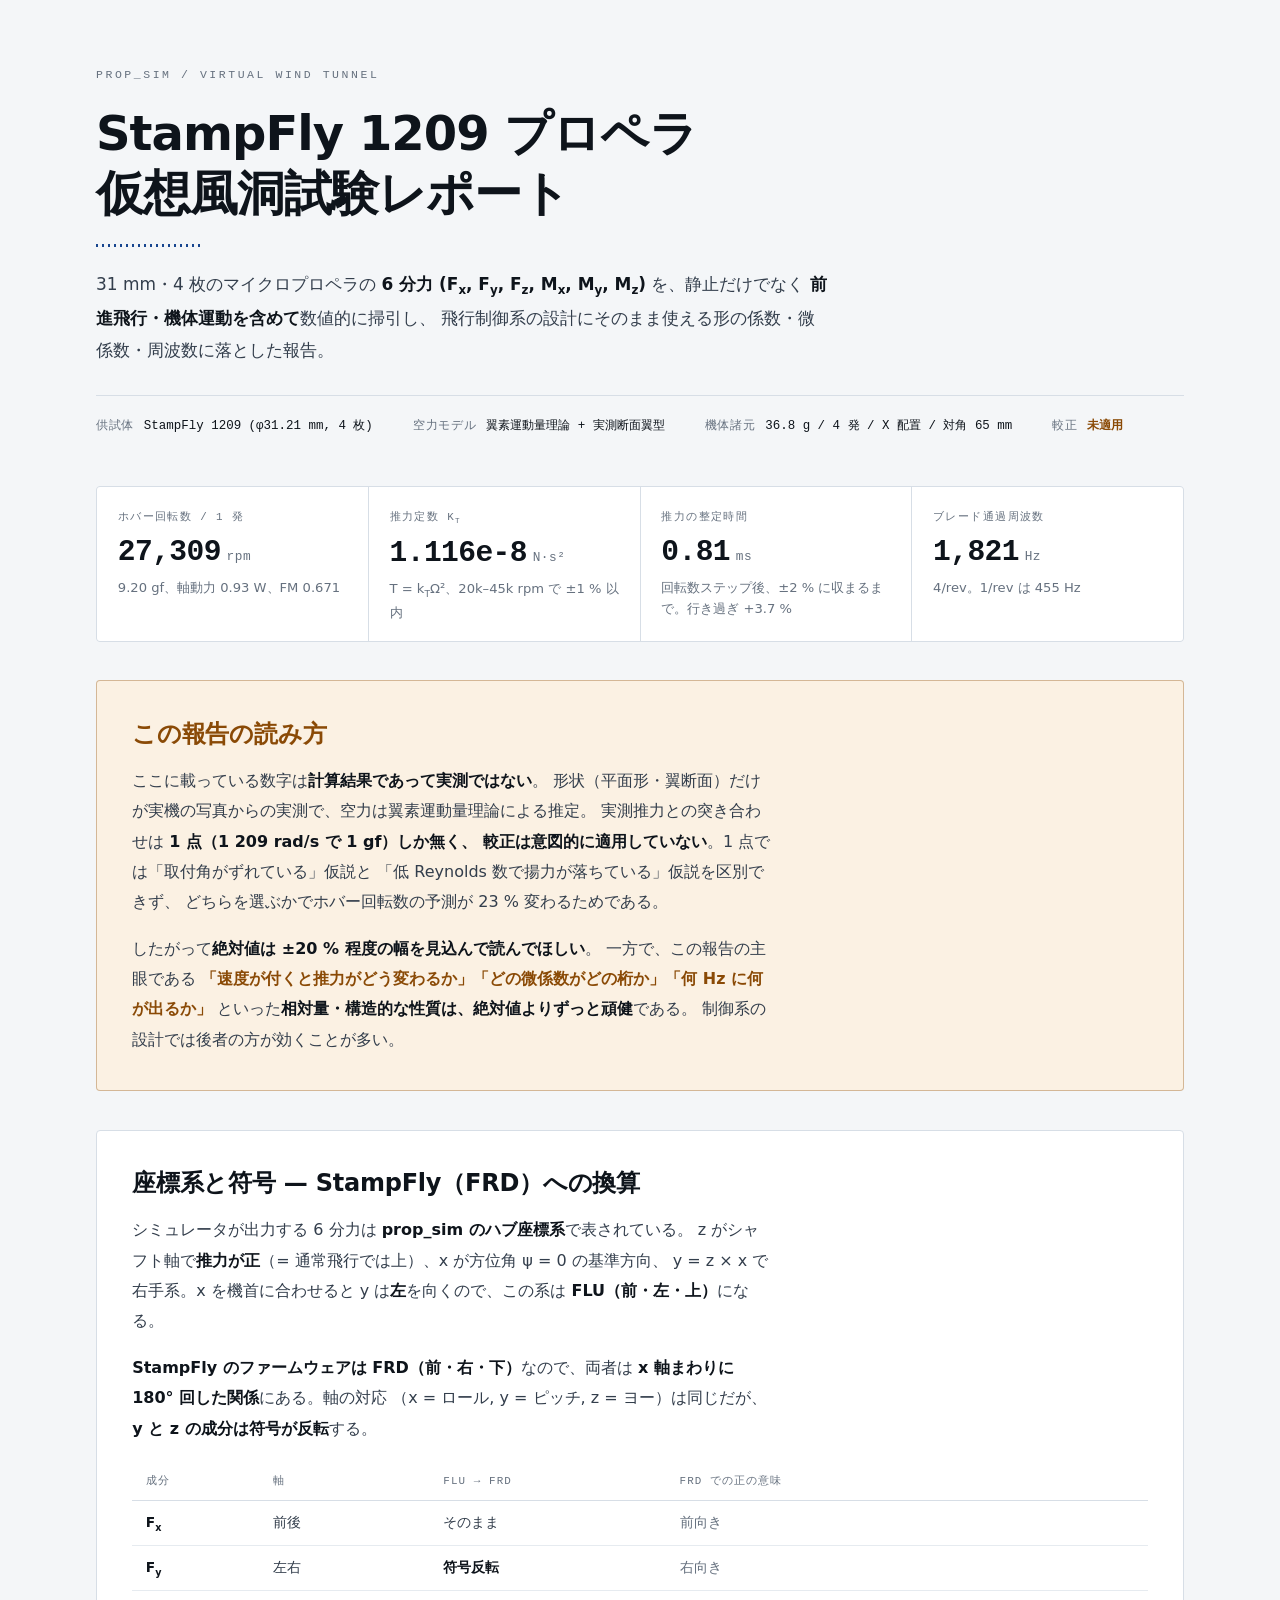
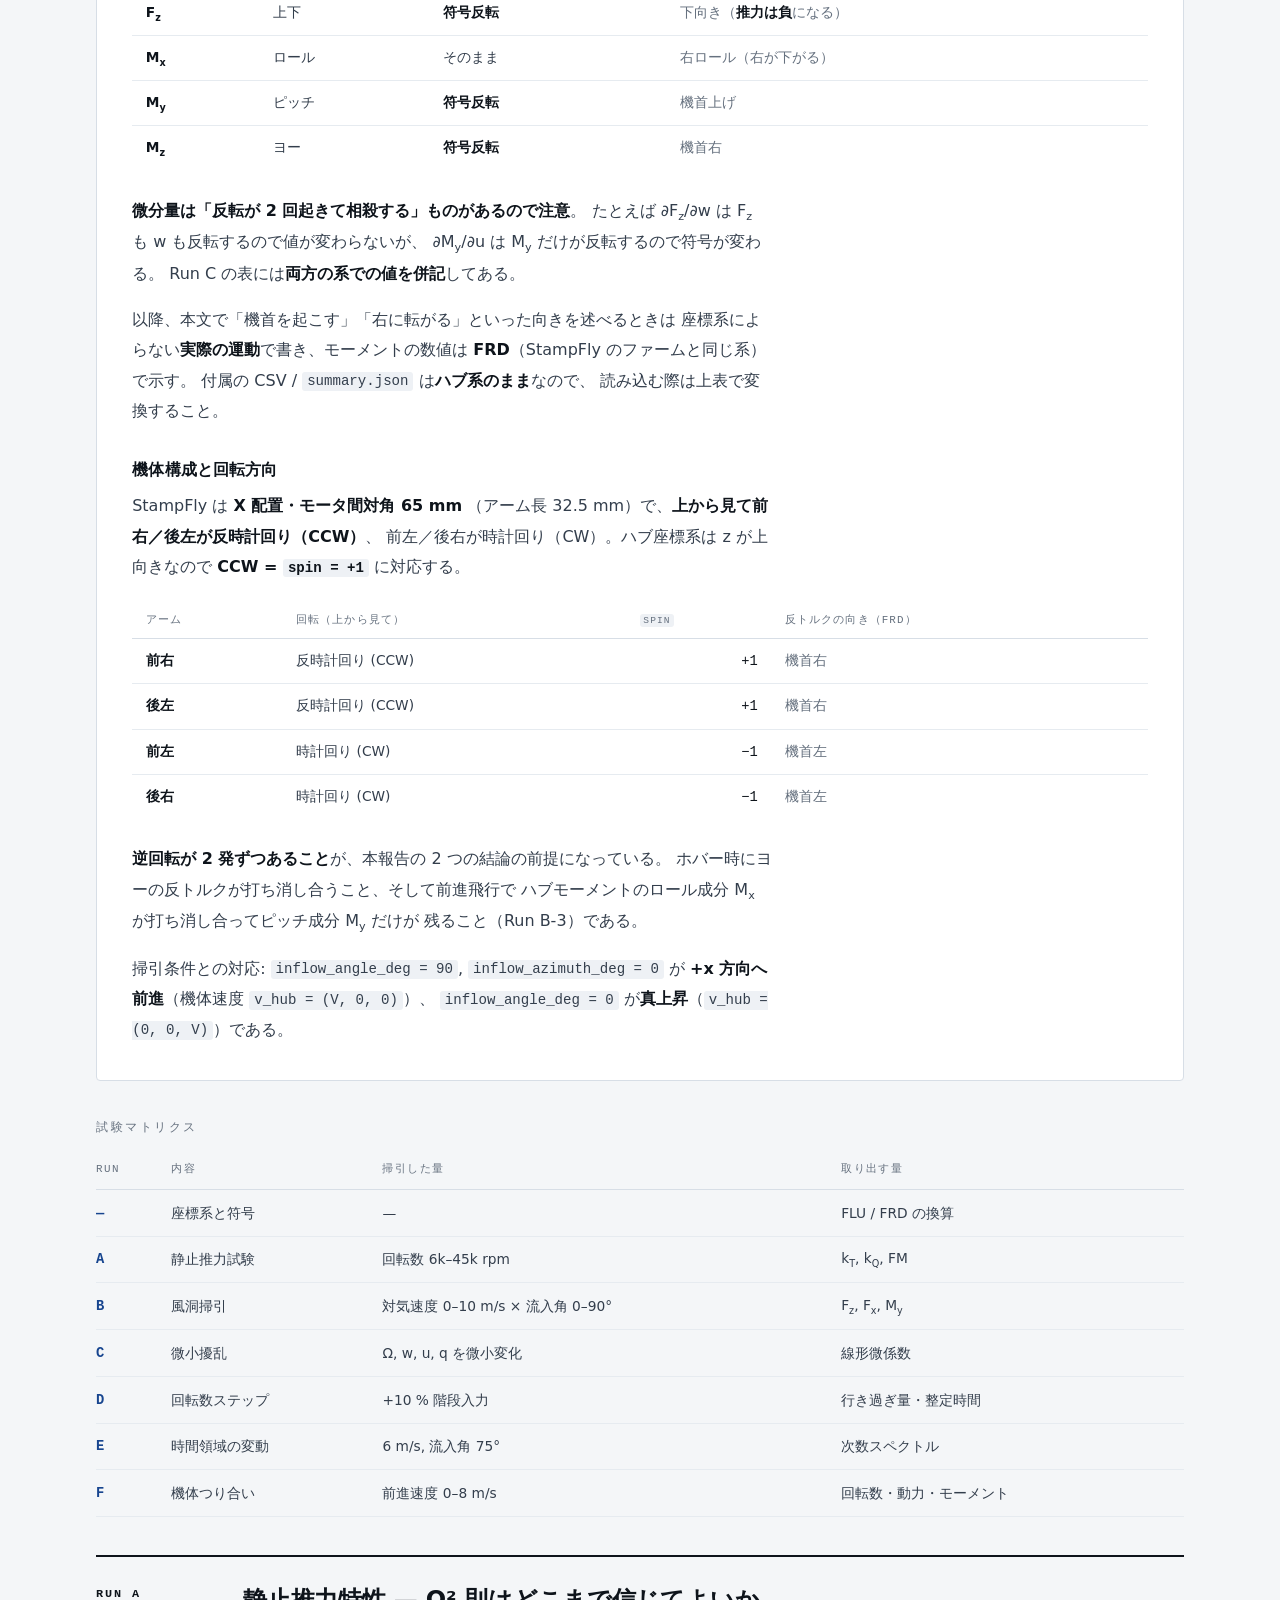
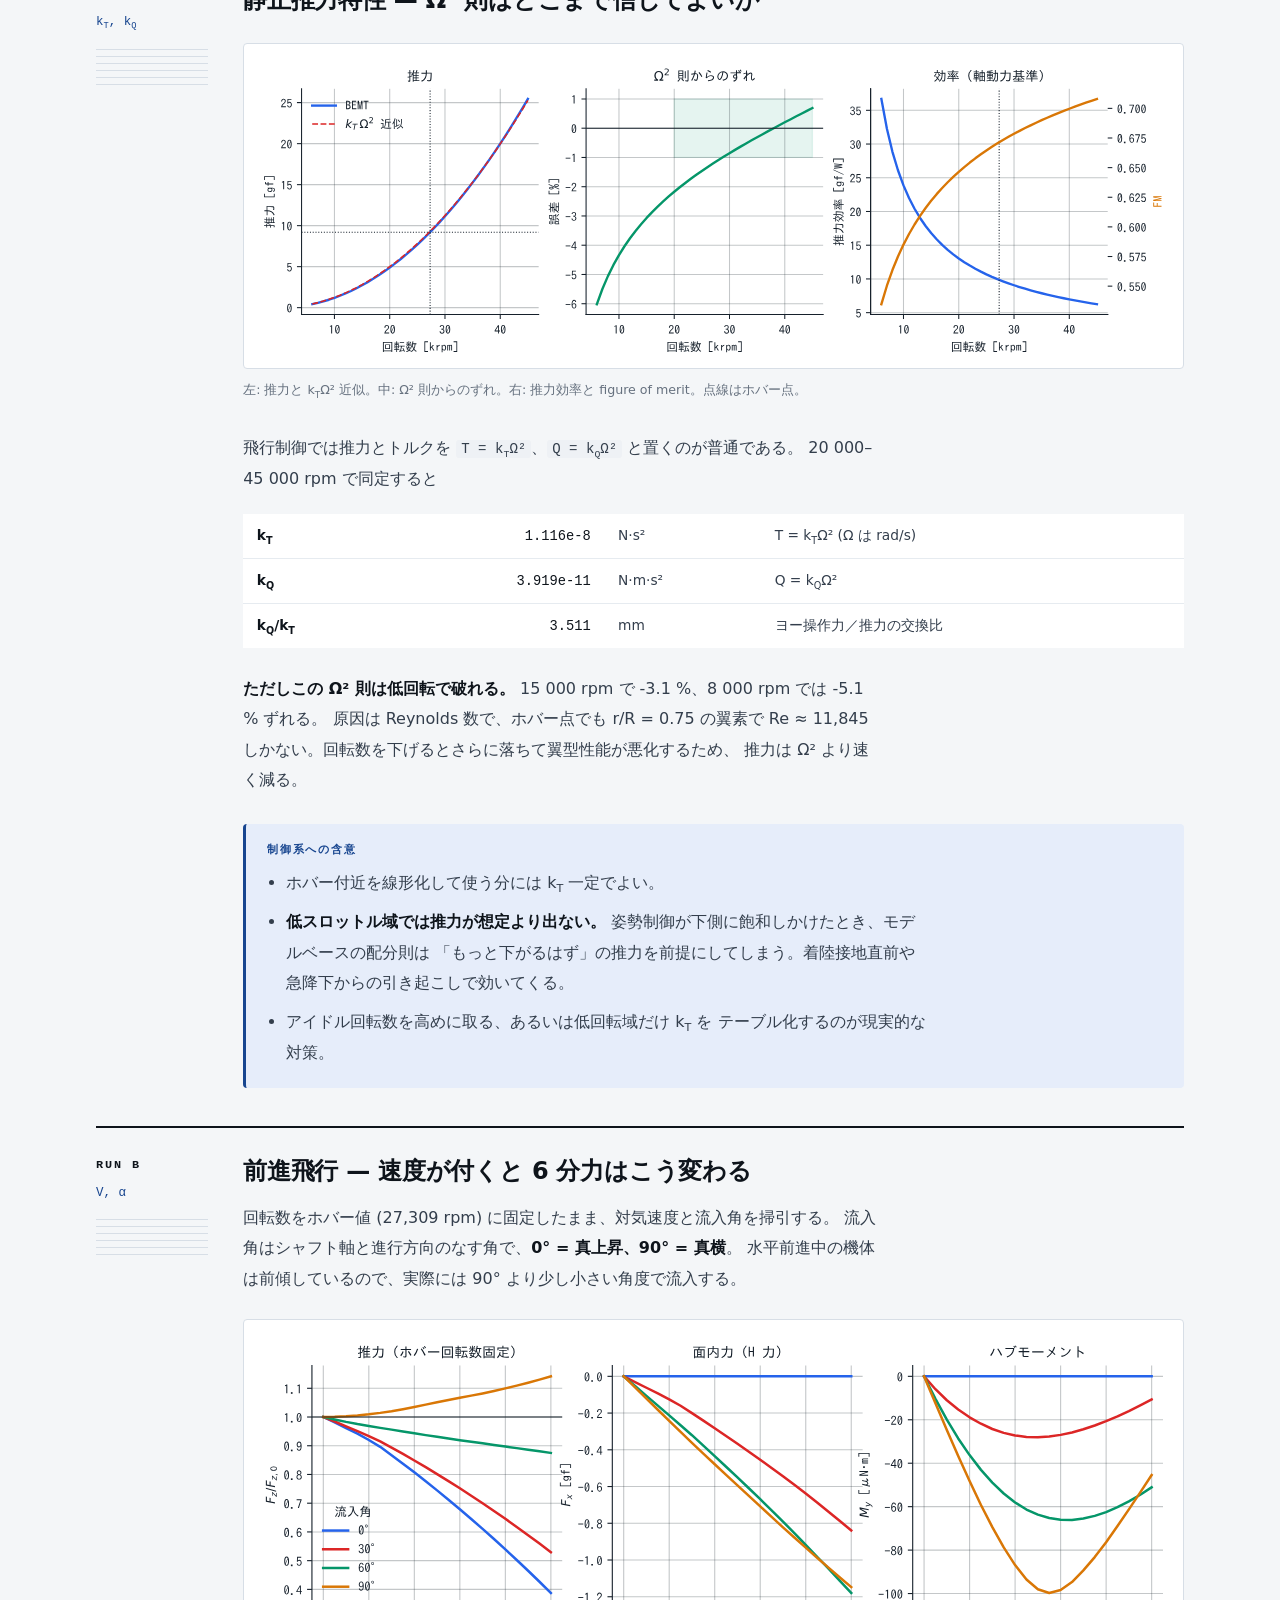
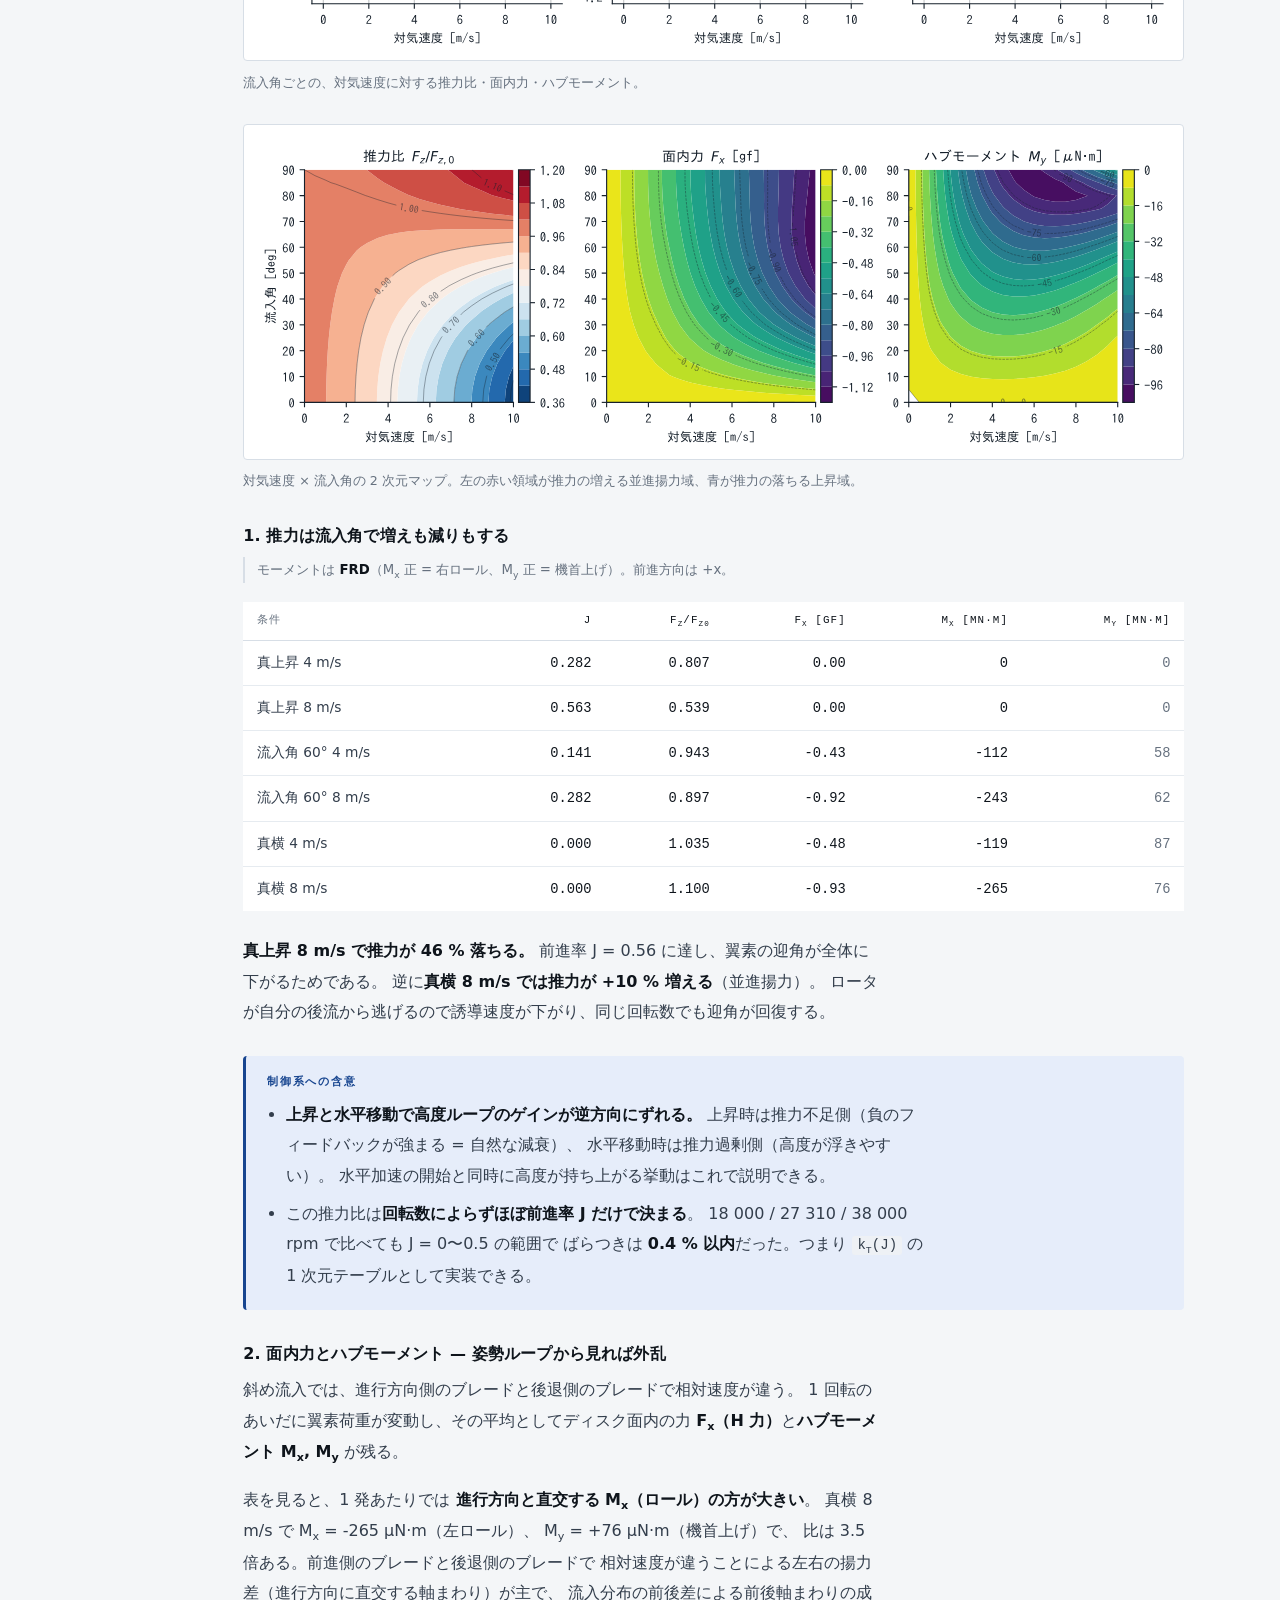
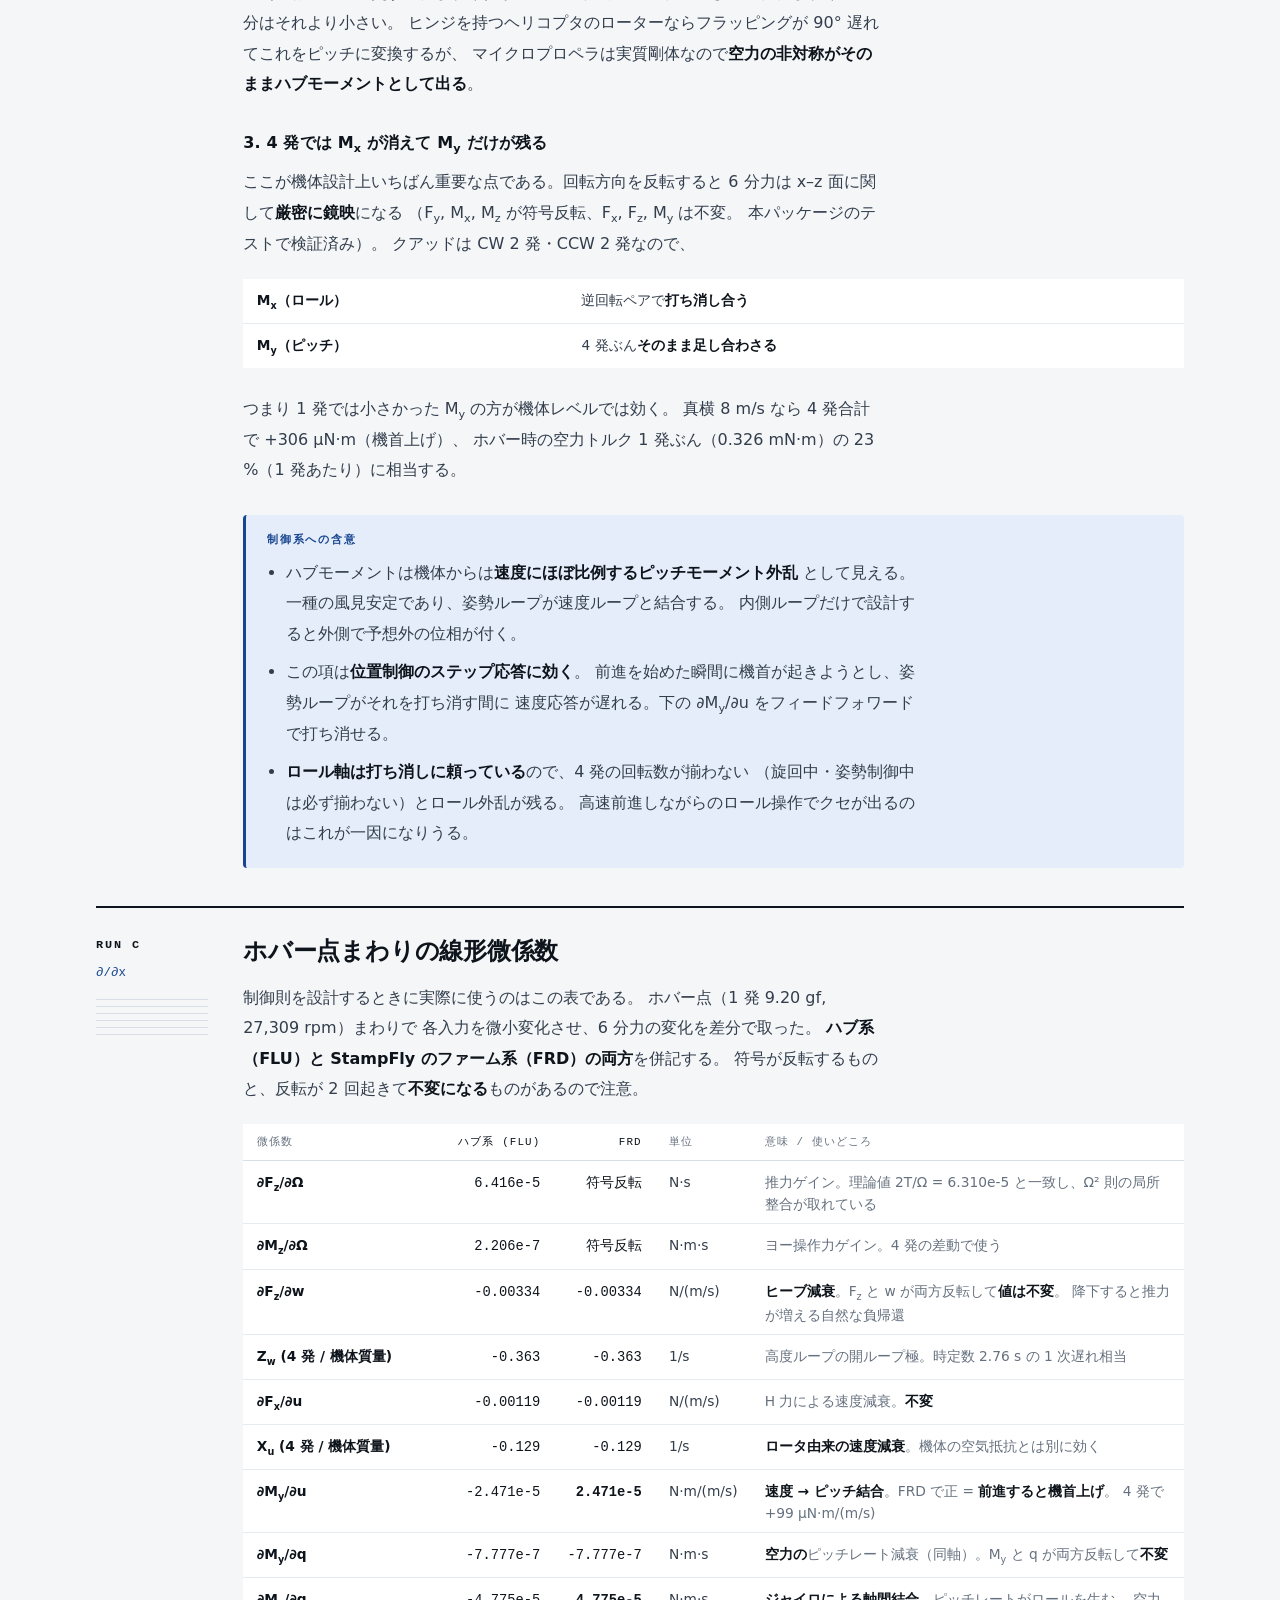
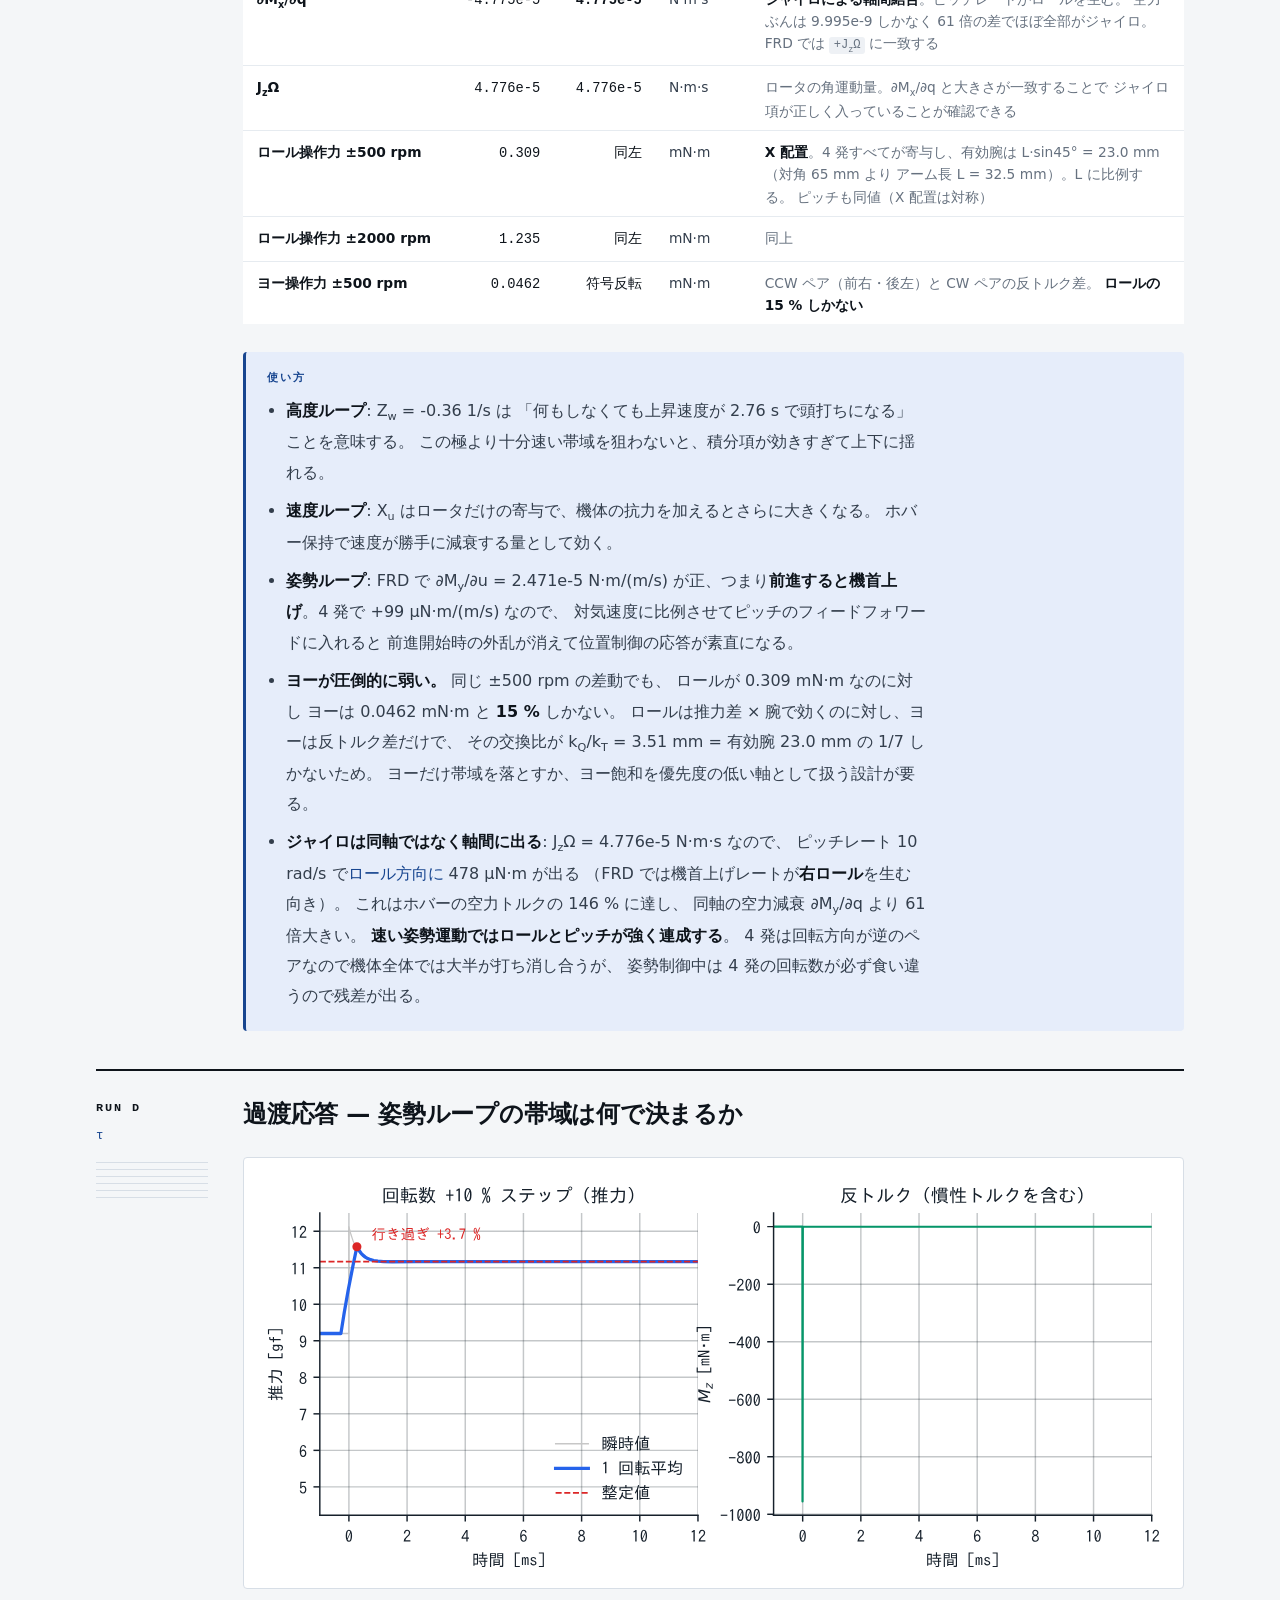
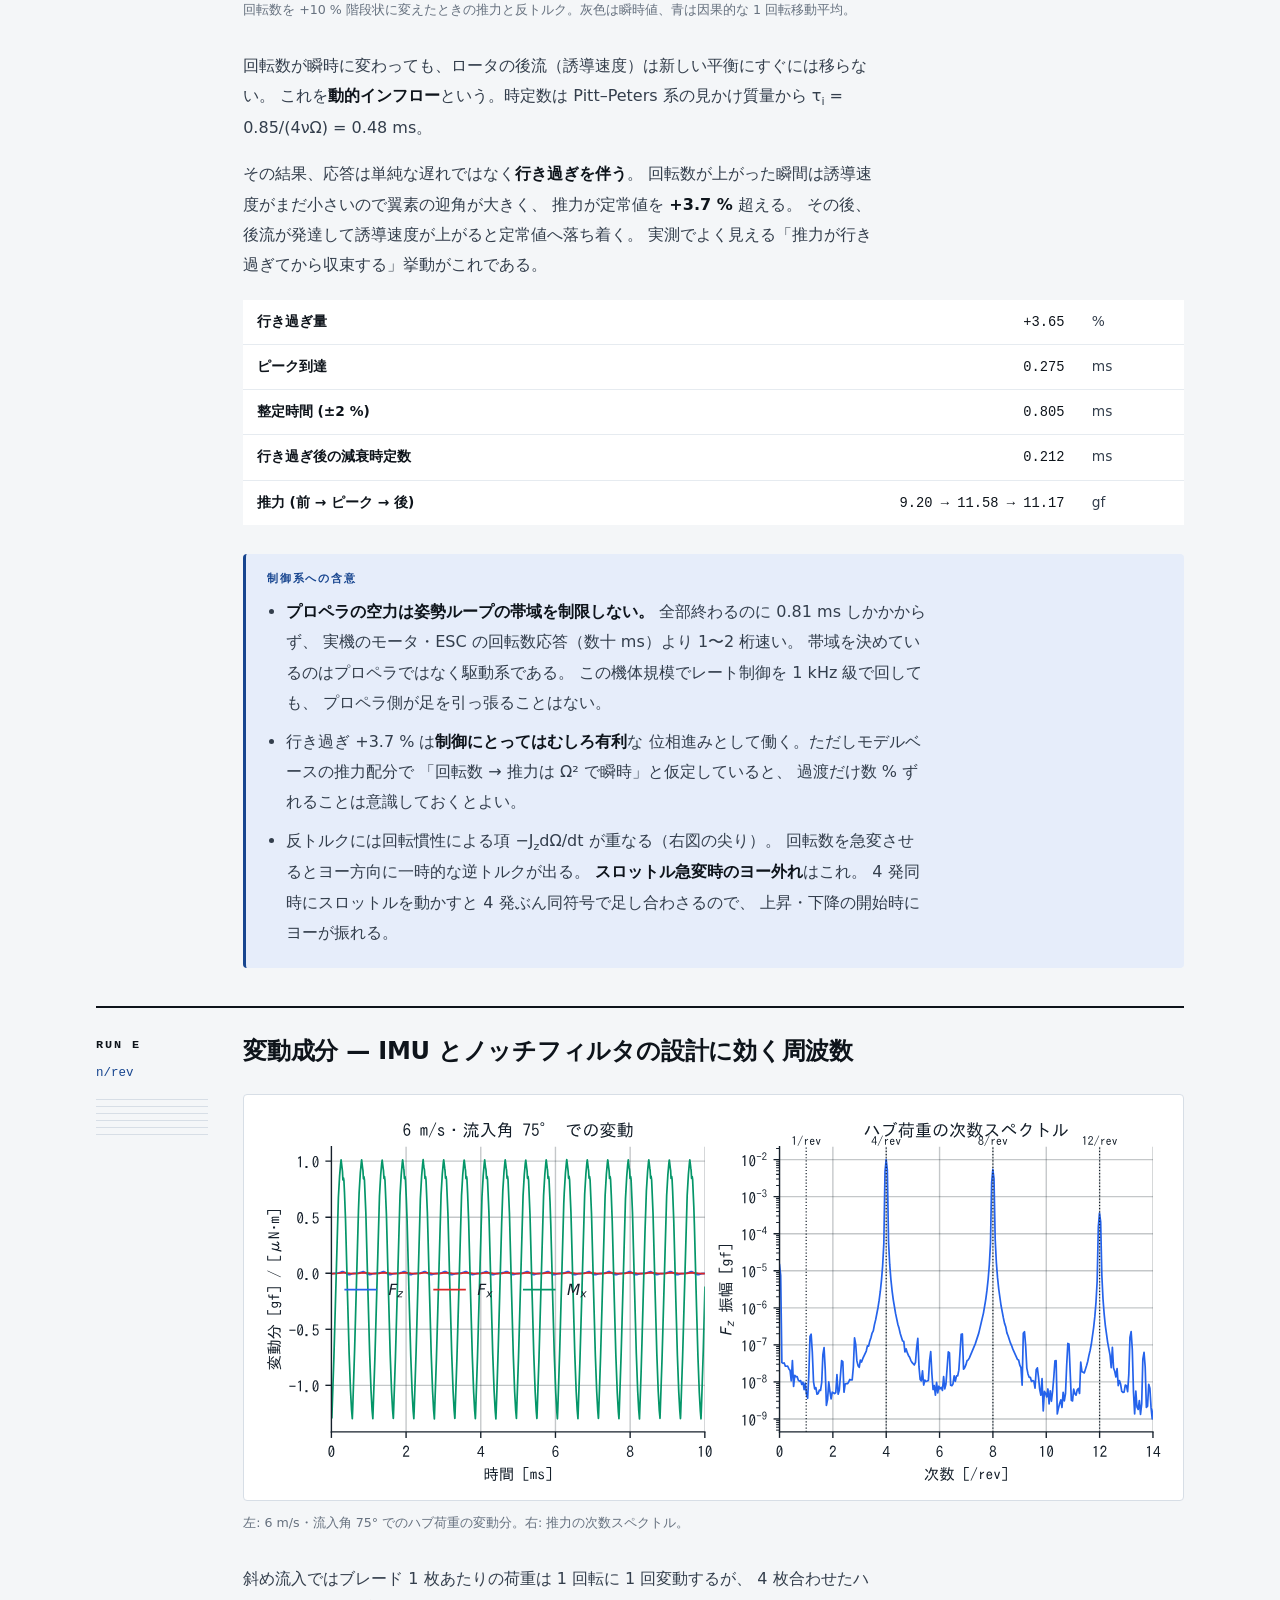
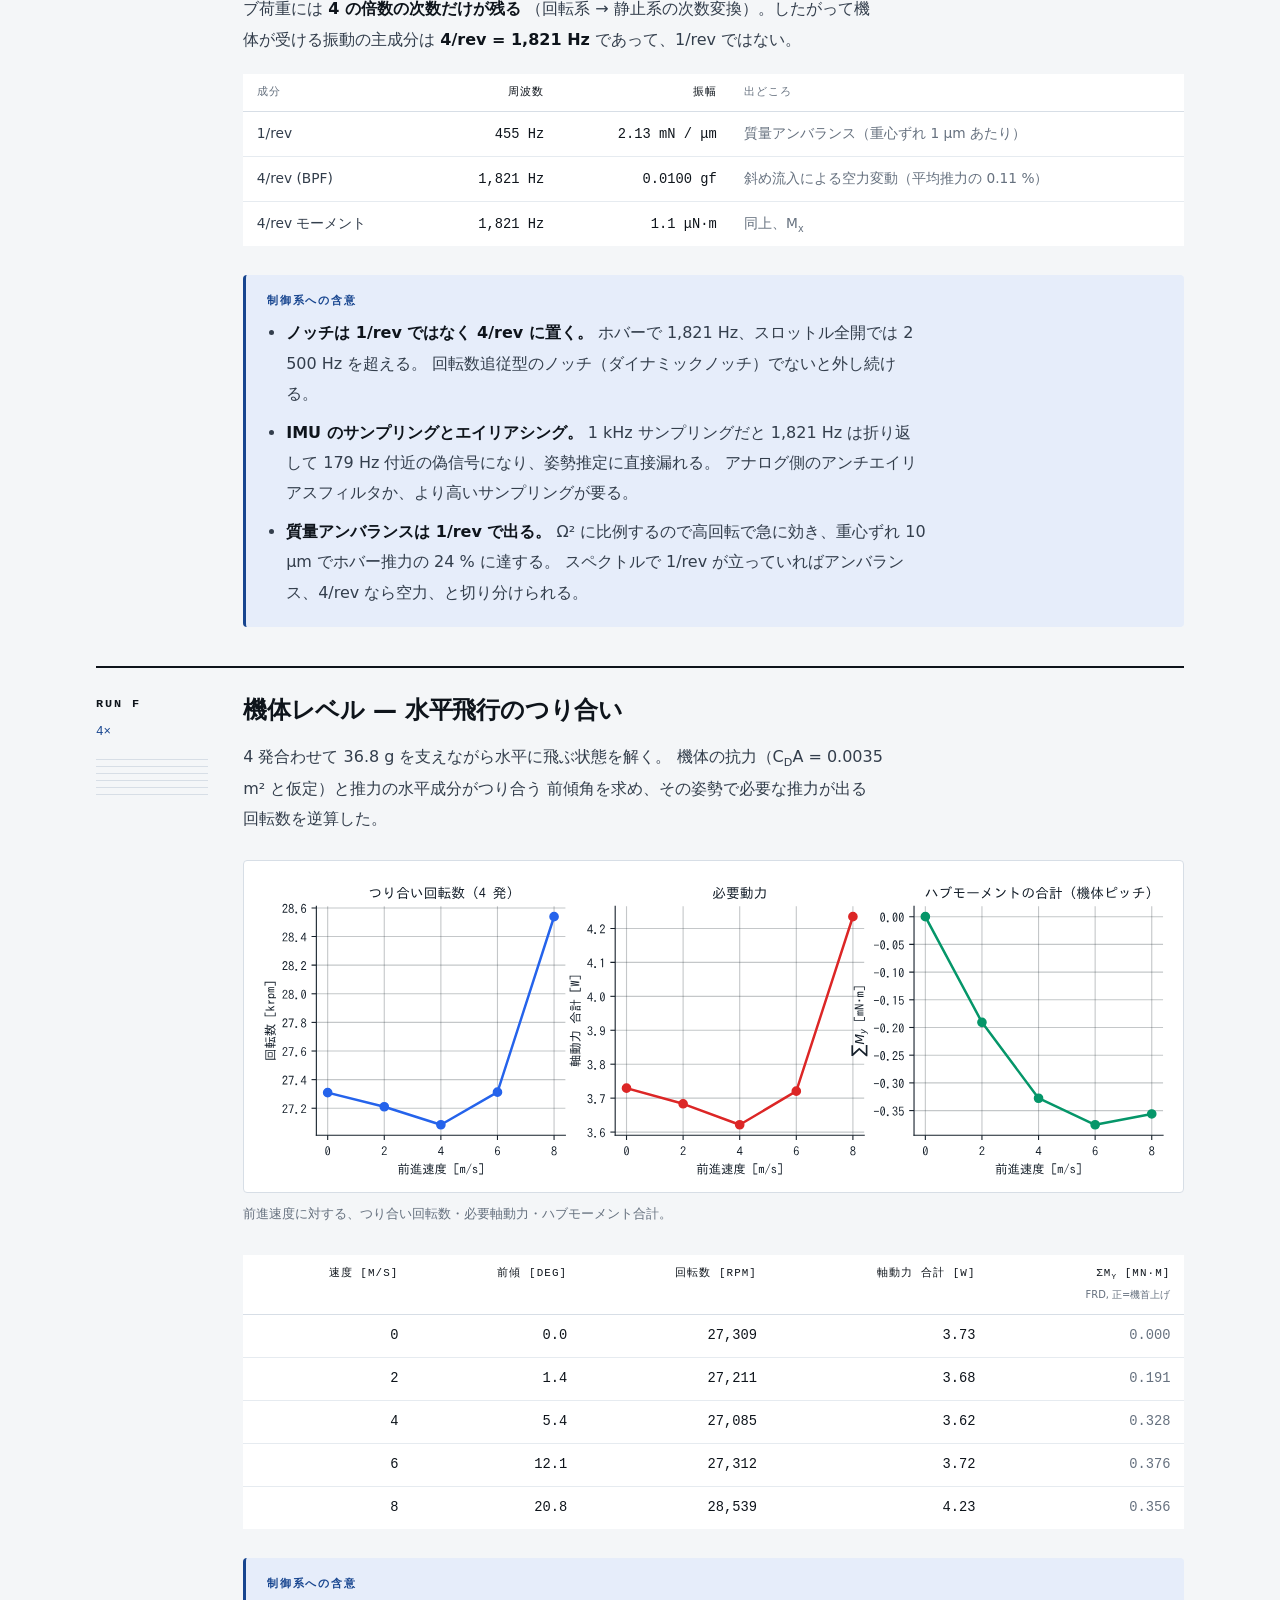
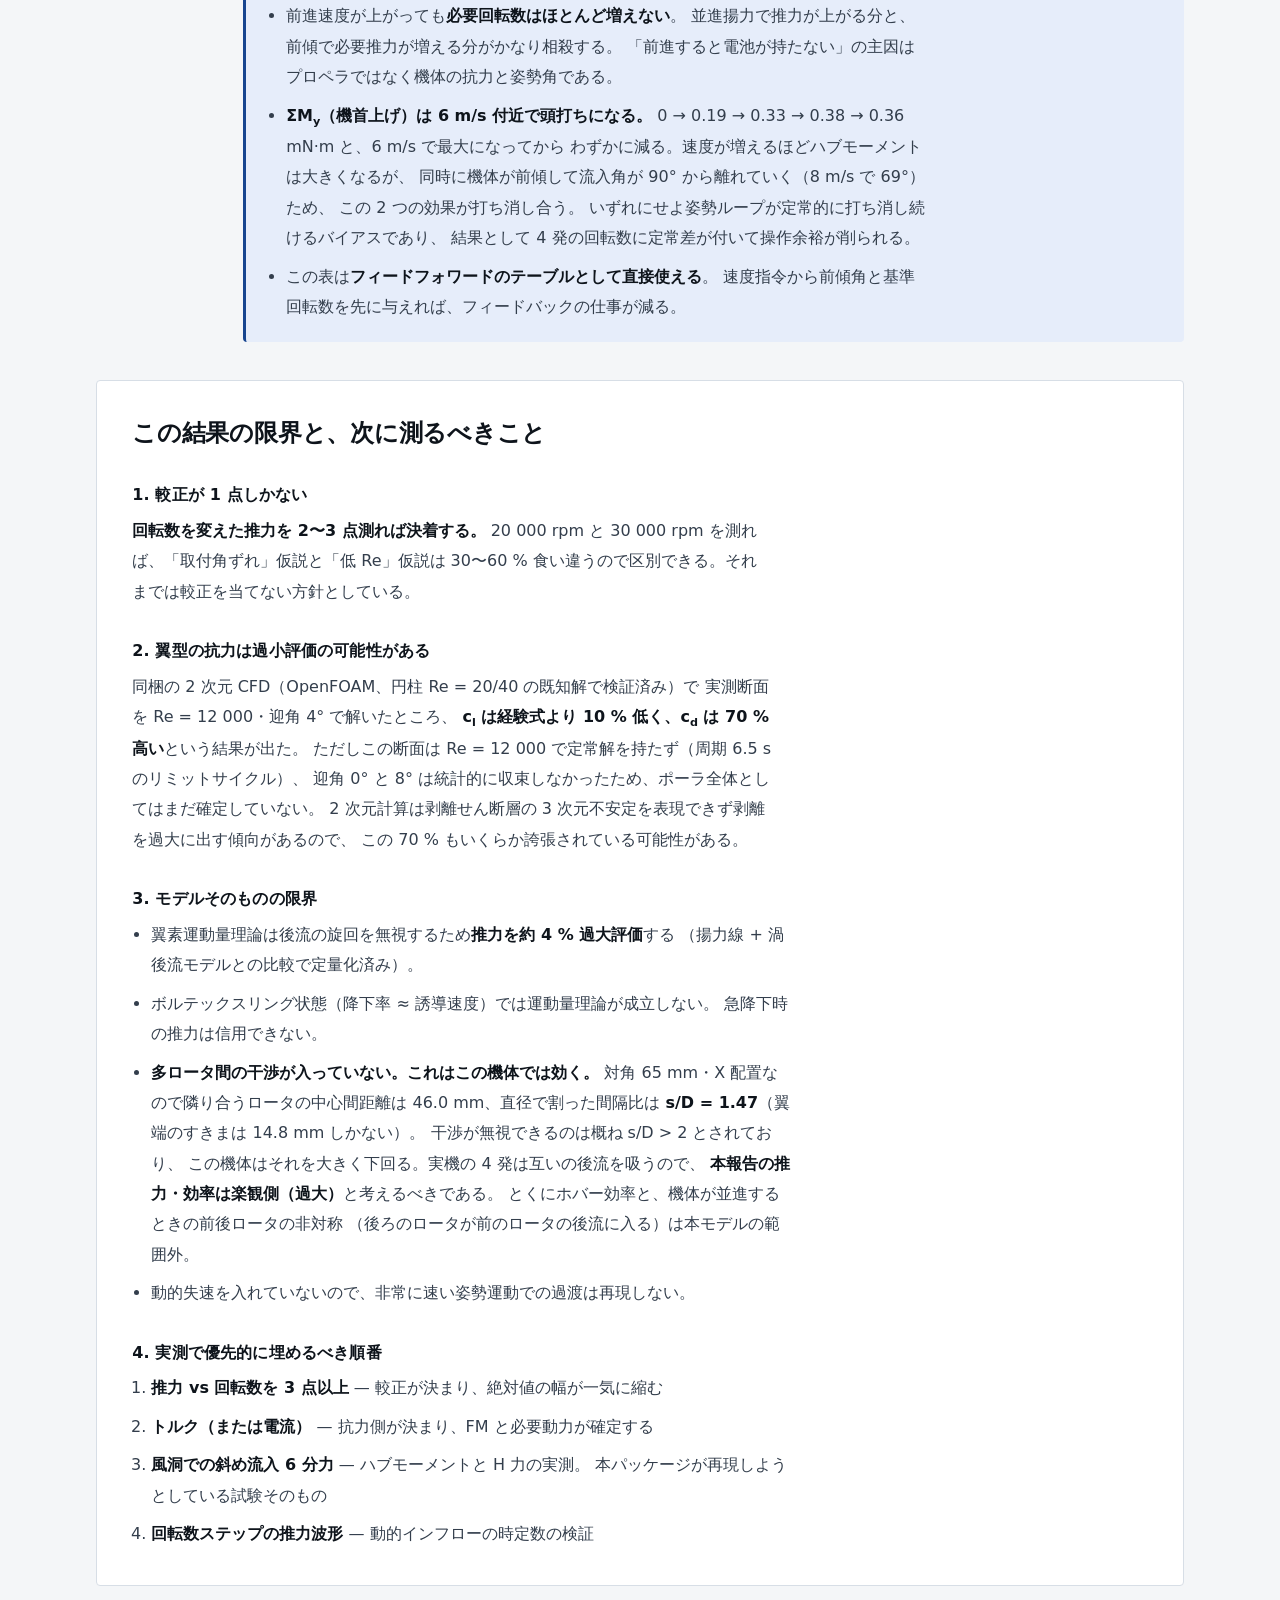
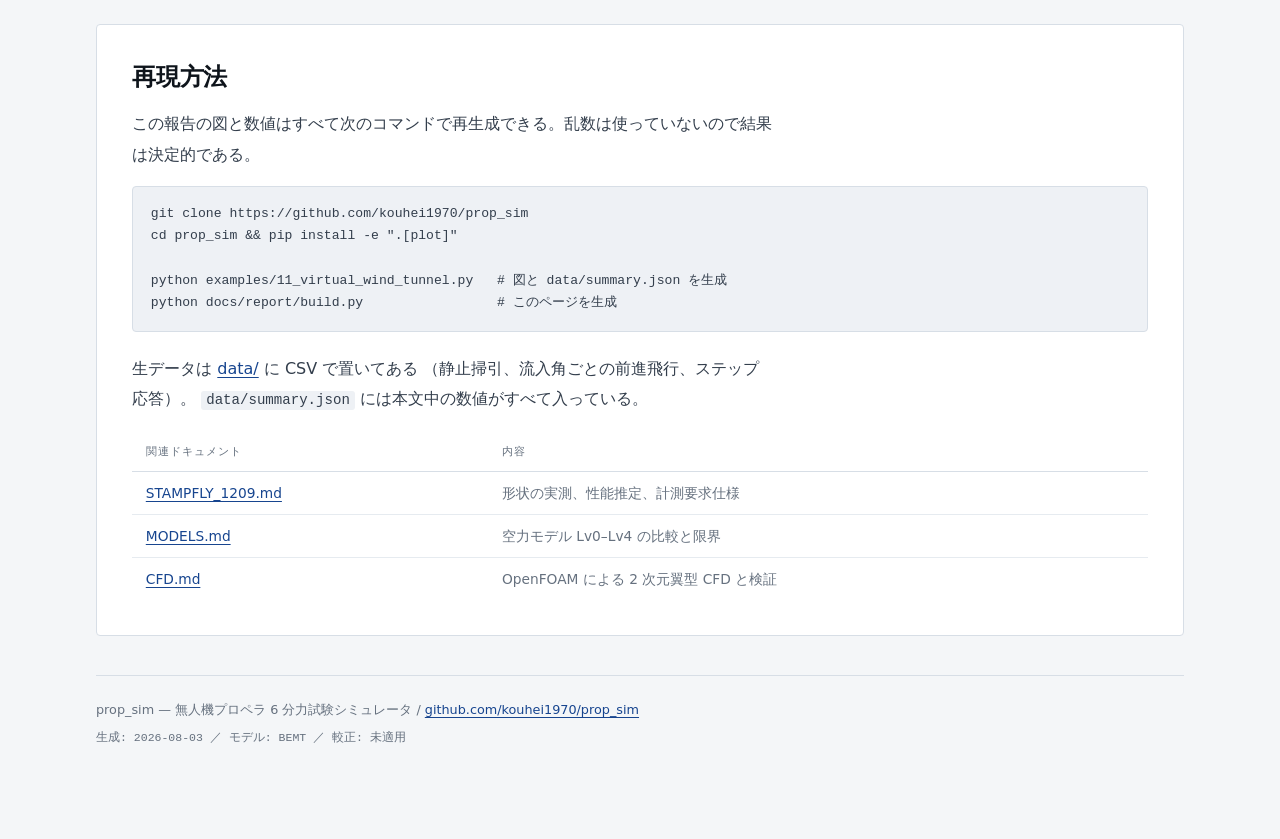
==== docs/report/index.html @ c867433a "実寸の対角 65 mm を反映し、ロータ間干渉の限界を明記 アーム長は仮定の 40.5 mm から実寸由来の 32.5 mm (対角 65 mm / 2) に変更。 操作力は腕に比例するので 0.80" ====
<!doctype html>
<html lang="ja">
<head>
<meta charset="utf-8">
<meta name="viewport" content="width=device-width, initial-scale=1">
<title>StampFly 1209 プロペラ 仮想風洞試験レポート</title>
<meta name="description" content="31 mm 4 枚マイクロプロペラの 6 分力を静止・前進飛行・機体運動について数値掃引し、飛行制御系の設計に使える係数・微係数・周波数にまとめた報告。">
<meta property="og:title" content="StampFly 1209 プロペラ 仮想風洞試験レポート">
<meta property="og:description" content="31 mm 4 枚マイクロプロペラの 6 分力を静止・前進飛行・機体運動について数値掃引し、飛行制御系の設計に使える係数・微係数・周波数にまとめた報告。">
<meta property="og:type" content="article">
<link rel="stylesheet" href="style.css">
</head>
<body>
<main class="wrap">
<header class="masthead">
  <p class="eyebrow">prop_sim / virtual wind tunnel</p>
  <h1>StampFly 1209 プロペラ<br>仮想風洞試験レポート</h1>
  <p class="deck">
    31&nbsp;mm・4 枚のマイクロプロペラの <strong>6 分力 (F<sub>x</sub>, F<sub>y</sub>, F<sub>z</sub>,
    M<sub>x</sub>, M<sub>y</sub>, M<sub>z</sub>)</strong> を、静止だけでなく
    <strong>前進飛行・機体運動を含めて</strong>数値的に掃引し、
    飛行制御系の設計にそのまま使える形の係数・微係数・周波数に落とした報告。
  </p>
  <dl class="meta">
    <div><dt>供試体</dt><dd>StampFly 1209 (φ31.21&nbsp;mm, 4 枚)</dd></div>
    <div><dt>空力モデル</dt><dd>翼素運動量理論 + 実測断面翼型</dd></div>
    <div><dt>機体諸元</dt><dd>36.8&nbsp;g / 4 発 / X 配置 / 対角 65&nbsp;mm</dd></div>
    <div><dt>較正</dt><dd class="flag">未適用</dd></div>
  </dl>
</header>

<section class="readouts" aria-label="主要な結果">
  <div class="readout">
    <p class="k">ホバー回転数 / 1 発</p>
    <p class="v">27,309<span class="u">rpm</span></p>
    <p class="n">9.20 gf、軸動力 0.93 W、FM 0.671</p>
  </div>
  <div class="readout">
    <p class="k">推力定数 k<sub>T</sub></p>
    <p class="v">1.116e-8<span class="u">N·s²</span></p>
    <p class="n">T = k<sub>T</sub>Ω²、20k–45k rpm で ±1 % 以内</p>
  </div>
  <div class="readout">
    <p class="k">推力の整定時間</p>
    <p class="v">0.81<span class="u">ms</span></p>
    <p class="n">回転数ステップ後、±2 % に収まるまで。行き過ぎ +3.7 %</p>
  </div>
  <div class="readout">
    <p class="k">ブレード通過周波数</p>
    <p class="v">1,821<span class="u">Hz</span></p>
    <p class="n">4/rev。1/rev は 455 Hz</p>
  </div>
</section>

<section class="panel caution">
  <h2>この報告の読み方</h2>
  <p>
    ここに載っている数字は<strong>計算結果であって実測ではない</strong>。
    形状（平面形・翼断面）だけが実機の写真からの実測で、空力は翼素運動量理論による推定。
    実測推力との突き合わせは <strong>1 点（1&nbsp;209&nbsp;rad/s で 1&nbsp;gf）しか無く、
    較正は意図的に適用していない</strong>。1 点では「取付角がずれている」仮説と
    「低 Reynolds 数で揚力が落ちている」仮説を区別できず、
    どちらを選ぶかでホバー回転数の予測が 23 % 変わるためである。
  </p>
  <p>
    したがって<strong>絶対値は ±20 % 程度の幅を見込んで読んでほしい</strong>。
    一方で、この報告の主眼である
    <em>「速度が付くと推力がどう変わるか」「どの微係数がどの桁か」「何 Hz に何が出るか」</em>
    といった<strong>相対量・構造的な性質は、絶対値よりずっと頑健</strong>である。
    制御系の設計では後者の方が効くことが多い。
  </p>
</section>

<section class="panel" id="frame">
  <h2>座標系と符号 — StampFly（FRD）への換算</h2>
  <p>
    シミュレータが出力する 6 分力は <strong>prop_sim のハブ座標系</strong>で表されている。
    z がシャフト軸で<strong>推力が正</strong>（= 通常飛行では上）、x が方位角 ψ = 0 の基準方向、
    y = z × x で右手系。x を機首に合わせると y は<strong>左</strong>を向くので、この系は
    <strong>FLU（前・左・上）</strong>になる。
  </p>
  <p>
    <strong>StampFly のファームウェアは FRD（前・右・下）</strong>なので、両者は
    <strong>x 軸まわりに 180° 回した関係</strong>にある。軸の対応
    （x = ロール, y = ピッチ, z = ヨー）は同じだが、<strong>y と z の成分は符号が反転</strong>する。
  </p>
  <div class="table-scroll"><table class="data wide">
    <thead><tr><th>成分</th><th>軸</th><th>FLU → FRD</th><th>FRD での正の意味</th></tr></thead>
    <tbody>
      <tr><th>F<sub>x</sub></th><td>前後</td><td>そのまま</td><td>前向き</td></tr>
      <tr><th>F<sub>y</sub></th><td>左右</td><td><strong>符号反転</strong></td><td>右向き</td></tr>
      <tr><th>F<sub>z</sub></th><td>上下</td><td><strong>符号反転</strong></td><td>下向き（<strong>推力は負</strong>になる）</td></tr>
      <tr><th>M<sub>x</sub></th><td>ロール</td><td>そのまま</td><td>右ロール（右が下がる）</td></tr>
      <tr><th>M<sub>y</sub></th><td>ピッチ</td><td><strong>符号反転</strong></td><td>機首上げ</td></tr>
      <tr><th>M<sub>z</sub></th><td>ヨー</td><td><strong>符号反転</strong></td><td>機首右</td></tr>
    </tbody>
  </table></div>
  <p>
    <strong>微分量は「反転が 2 回起きて相殺する」ものがあるので注意</strong>。
    たとえば ∂F<sub>z</sub>/∂w は F<sub>z</sub> も w も反転するので値が変わらないが、
    ∂M<sub>y</sub>/∂u は M<sub>y</sub> だけが反転するので符号が変わる。
    Run C の表には<strong>両方の系での値を併記</strong>してある。
  </p>
  <p>
    以降、本文で「機首を起こす」「右に転がる」といった向きを述べるときは
    座標系によらない<strong>実際の運動</strong>で書き、モーメントの数値は
    <strong>FRD</strong>（StampFly のファームと同じ系）で示す。
    付属の CSV / <code>summary.json</code> は<strong>ハブ系のまま</strong>なので、
    読み込む際は上表で変換すること。
  </p>
  <h3>機体構成と回転方向</h3>
  <p>
    StampFly は <strong>X 配置・モータ間対角 65 mm</strong>
    （アーム長 32.5 mm）で、<strong>上から見て前右／後左が反時計回り（CCW）</strong>、
    前左／後右が時計回り（CW）。ハブ座標系は z が上向きなので
    <strong>CCW = <code>spin = +1</code></strong> に対応する。
  </p>
  <div class="table-scroll"><table class="data wide">
    <thead><tr><th>アーム</th><th>回転（上から見て）</th><th><code>spin</code></th><th>反トルクの向き（FRD）</th></tr></thead>
    <tbody>
      <tr><th>前右</th><td>反時計回り (CCW)</td><td class="num">+1</td><td>機首右</td></tr>
      <tr><th>後左</th><td>反時計回り (CCW)</td><td class="num">+1</td><td>機首右</td></tr>
      <tr><th>前左</th><td>時計回り (CW)</td><td class="num">−1</td><td>機首左</td></tr>
      <tr><th>後右</th><td>時計回り (CW)</td><td class="num">−1</td><td>機首左</td></tr>
    </tbody>
  </table></div>
  <p>
    <strong>逆回転が 2 発ずつあること</strong>が、本報告の 2 つの結論の前提になっている。
    ホバー時にヨーの反トルクが打ち消し合うこと、そして前進飛行で
    ハブモーメントのロール成分 M<sub>x</sub> が打ち消し合ってピッチ成分 M<sub>y</sub> だけが
    残ること（Run B-3）である。
  </p>
  <p>
    掃引条件との対応: <code>inflow_angle_deg = 90</code>, <code>inflow_azimuth_deg = 0</code> が
    <strong>+x 方向へ前進</strong>（機体速度 <code>v_hub = (V, 0, 0)</code>）、
    <code>inflow_angle_deg = 0</code> が<strong>真上昇</strong>（<code>v_hub = (0, 0, V)</code>）である。
  </p>
</section>

<nav class="matrix" aria-label="試験マトリクス">
  <h2>試験マトリクス</h2>
  <table>
    <thead>
      <tr><th>Run</th><th>内容</th><th>掃引した量</th><th>取り出す量</th></tr>
    </thead>
    <tbody>
      <tr><td><a href="#frame">—</a></td><td>座標系と符号</td><td>—</td><td>FLU / FRD の換算</td></tr>
      <tr><td><a href="#run-a">A</a></td><td>静止推力試験</td><td>回転数 6k–45k rpm</td><td>k<sub>T</sub>, k<sub>Q</sub>, FM</td></tr>
      <tr><td><a href="#run-b">B</a></td><td>風洞掃引</td><td>対気速度 0–10 m/s × 流入角 0–90°</td><td>F<sub>z</sub>, F<sub>x</sub>, M<sub>y</sub></td></tr>
      <tr><td><a href="#run-c">C</a></td><td>微小擾乱</td><td>Ω, w, u, q を微小変化</td><td>線形微係数</td></tr>
      <tr><td><a href="#run-d">D</a></td><td>回転数ステップ</td><td>+10 % 階段入力</td><td>行き過ぎ量・整定時間</td></tr>
      <tr><td><a href="#run-e">E</a></td><td>時間領域の変動</td><td>6 m/s, 流入角 75°</td><td>次数スペクトル</td></tr>
      <tr><td><a href="#run-f">F</a></td><td>機体つり合い</td><td>前進速度 0–8 m/s</td><td>回転数・動力・モーメント</td></tr>
    </tbody>
  </table>
</nav>

<!-- ================================================================= RUN A -->
<section class="run" id="run-a">
  <div class="rail"><span class="run-id">Run A</span><span class="sym">k<sub>T</sub>, k<sub>Q</sub></span></div>
  <div class="body">
    <h2>静止推力特性 — Ω² 則はどこまで信じてよいか</h2>
    <figure>
      <div class="fig-box"><img src="assets/static.svg" alt="" loading="lazy"></div>
      <figcaption>左: 推力と k<sub>T</sub>Ω² 近似。中: Ω² 則からのずれ。右: 推力効率と figure of merit。点線はホバー点。</figcaption>
    </figure>
    <p>
      飛行制御では推力とトルクを <code>T = k<sub>T</sub>Ω²</code>、<code>Q = k<sub>Q</sub>Ω²</code> と置くのが普通である。
      20 000–45 000 rpm で同定すると
    </p>
    <div class="table-scroll"><table class="data">
      <tbody>
        <tr><th>k<sub>T</sub></th><td class="num">1.116e-8</td><td>N·s²</td><td>T = k<sub>T</sub>Ω² (Ω は rad/s)</td></tr>
        <tr><th>k<sub>Q</sub></th><td class="num">3.919e-11</td><td>N·m·s²</td><td>Q = k<sub>Q</sub>Ω²</td></tr>
        <tr><th>k<sub>Q</sub>/k<sub>T</sub></th><td class="num">3.511</td><td>mm</td><td>ヨー操作力／推力の交換比</td></tr>
      </tbody>
    </table></div>
    <p>
      <strong>ただしこの Ω² 則は低回転で破れる。</strong>
      15 000 rpm で -3.1 %、8 000 rpm では
      -5.1 % ずれる。
      原因は Reynolds 数で、ホバー点でも r/R = 0.75 の翼素で
      Re ≈ 11,845 しかない。回転数を下げるとさらに落ちて翼型性能が悪化するため、
      推力は Ω² より速く減る。
    </p>
    <div class="implication">
      <h3>制御系への含意</h3>
      <ul>
        <li>ホバー付近を線形化して使う分には k<sub>T</sub> 一定でよい。</li>
        <li><strong>低スロットル域では推力が想定より出ない。</strong>
          姿勢制御が下側に飽和しかけたとき、モデルベースの配分則は
          「もっと下がるはず」の推力を前提にしてしまう。着陸接地直前や
          急降下からの引き起こしで効いてくる。</li>
        <li>アイドル回転数を高めに取る、あるいは低回転域だけ k<sub>T</sub> を
          テーブル化するのが現実的な対策。</li>
      </ul>
    </div>
  </div>
</section>

<!-- ================================================================= RUN B -->
<section class="run" id="run-b">
  <div class="rail"><span class="run-id">Run B</span><span class="sym">V, α</span></div>
  <div class="body">
    <h2>前進飛行 — 速度が付くと 6 分力はこう変わる</h2>
    <p>
      回転数をホバー値 (27,309 rpm) に固定したまま、対気速度と流入角を掃引する。
      流入角はシャフト軸と進行方向のなす角で、<strong>0° = 真上昇、90° = 真横</strong>。
      水平前進中の機体は前傾しているので、実際には 90° より少し小さい角度で流入する。
    </p>
    <figure>
      <div class="fig-box"><img src="assets/forward.svg" alt="" loading="lazy"></div>
      <figcaption>流入角ごとの、対気速度に対する推力比・面内力・ハブモーメント。</figcaption>
    </figure>
    <figure>
      <div class="fig-box"><img src="assets/map.svg" alt="" loading="lazy"></div>
      <figcaption>対気速度 × 流入角の 2 次元マップ。左の赤い領域が推力の増える並進揚力域、青が推力の落ちる上昇域。</figcaption>
    </figure>

    <h3>1. 推力は流入角で増えも減りもする</h3>
    <p class="note">モーメントは <strong>FRD</strong>（M<sub>x</sub> 正 = 右ロール、M<sub>y</sub> 正 = 機首上げ）。前進方向は +x。</p>
    <div class="table-scroll"><table class="data wide">
      <thead><tr><th>条件</th><th class="num">J</th><th class="num">F<sub>z</sub>/F<sub>z0</sub></th><th class="num">F<sub>x</sub> [gf]</th><th class="num">M<sub>x</sub> [μN·m]</th><th class="num">M<sub>y</sub> [μN·m]</th></tr></thead>
      <tbody>
        <tr><td>真上昇 4 m/s</td><td class="num">0.282</td><td class="num">0.807</td><td class="num">0.00</td><td class="num">0</td><td class="num">0</td></tr>
        <tr><td>真上昇 8 m/s</td><td class="num">0.563</td><td class="num">0.539</td><td class="num">0.00</td><td class="num">0</td><td class="num">0</td></tr>
        <tr><td>流入角 60° 4 m/s</td><td class="num">0.141</td><td class="num">0.943</td><td class="num">-0.43</td><td class="num">-112</td><td class="num">58</td></tr>
        <tr><td>流入角 60° 8 m/s</td><td class="num">0.282</td><td class="num">0.897</td><td class="num">-0.92</td><td class="num">-243</td><td class="num">62</td></tr>
        <tr><td>真横 4 m/s</td><td class="num">0.000</td><td class="num">1.035</td><td class="num">-0.48</td><td class="num">-119</td><td class="num">87</td></tr>
        <tr><td>真横 8 m/s</td><td class="num">0.000</td><td class="num">1.100</td><td class="num">-0.93</td><td class="num">-265</td><td class="num">76</td></tr>
      </tbody>
    </table></div>
    <p>
      <strong>真上昇 8 m/s で推力が 46 % 落ちる。</strong>
      前進率 J = 0.56 に達し、翼素の迎角が全体に下がるためである。
      逆に<strong>真横 8 m/s では推力が +10 % 増える</strong>（並進揚力）。
      ロータが自分の後流から逃げるので誘導速度が下がり、同じ回転数でも迎角が回復する。
    </p>
    <div class="implication">
      <h3>制御系への含意</h3>
      <ul>
        <li><strong>上昇と水平移動で高度ループのゲインが逆方向にずれる。</strong>
          上昇時は推力不足側（負のフィードバックが強まる = 自然な減衰）、
          水平移動時は推力過剰側（高度が浮きやすい）。
          水平加速の開始と同時に高度が持ち上がる挙動はこれで説明できる。</li>
        <li>この推力比は<strong>回転数によらずほぼ前進率 J だけで決まる</strong>。
          18 000 / 27 310 / 38 000 rpm で比べても J = 0〜0.5 の範囲で
          ばらつきは <strong>0.4 % 以内</strong>だった。つまり
          <code>k<sub>T</sub>(J)</code> の 1 次元テーブルとして実装できる。</li>
      </ul>
    </div>

    <h3>2. 面内力とハブモーメント — 姿勢ループから見れば外乱</h3>
    <p>
      斜め流入では、進行方向側のブレードと後退側のブレードで相対速度が違う。
      1 回転のあいだに翼素荷重が変動し、その平均としてディスク面内の力
      <strong>F<sub>x</sub>（H 力）</strong>と<strong>ハブモーメント M<sub>x</sub>, M<sub>y</sub></strong> が残る。
    </p>
    <p>
      表を見ると、1 発あたりでは <strong>進行方向と直交する M<sub>x</sub>（ロール）の方が大きい</strong>。
      真横 8 m/s で M<sub>x</sub> = -265 μN·m（左ロール）、
      M<sub>y</sub> = +76 μN·m（機首上げ）で、
      比は 3.5 倍ある。前進側のブレードと後退側のブレードで
      相対速度が違うことによる左右の揚力差（進行方向に直交する軸まわり）が主で、
      流入分布の前後差による前後軸まわりの成分はそれより小さい。
      ヒンジを持つヘリコプタのローターならフラッピングが 90° 遅れてこれをピッチに変換するが、
      マイクロプロペラは実質剛体なので<strong>空力の非対称がそのままハブモーメントとして出る</strong>。
    </p>
    <h3>3. 4 発では M<sub>x</sub> が消えて M<sub>y</sub> だけが残る</h3>
    <p>
      ここが機体設計上いちばん重要な点である。回転方向を反転すると 6 分力は
      x–z 面に関して<strong>厳密に鏡映</strong>になる
      （F<sub>y</sub>, M<sub>x</sub>, M<sub>z</sub> が符号反転、F<sub>x</sub>, F<sub>z</sub>, M<sub>y</sub> は不変。
      本パッケージのテストで検証済み）。
      クアッドは CW 2 発・CCW 2 発なので、
    </p>
    <div class="table-scroll"><table class="data">
      <tbody>
        <tr><th>M<sub>x</sub>（ロール）</th><td>逆回転ペアで<strong>打ち消し合う</strong></td></tr>
        <tr><th>M<sub>y</sub>（ピッチ）</th><td>4 発ぶん<strong>そのまま足し合わさる</strong></td></tr>
      </tbody>
    </table></div>
    <p>
      つまり 1 発では小さかった M<sub>y</sub> の方が機体レベルでは効く。
      真横 8 m/s なら 4 発合計で +306 μN·m（機首上げ）、
      ホバー時の空力トルク 1 発ぶん（0.326 mN·m）の
      23 %（1 発あたり）に相当する。
    </p>
    <div class="implication">
      <h3>制御系への含意</h3>
      <ul>
        <li>ハブモーメントは機体からは<strong>速度にほぼ比例するピッチモーメント外乱</strong>
          として見える。一種の風見安定であり、姿勢ループが速度ループと結合する。
          内側ループだけで設計すると外側で予想外の位相が付く。</li>
        <li>この項は<strong>位置制御のステップ応答に効く</strong>。
          前進を始めた瞬間に機首が起きようとし、姿勢ループがそれを打ち消す間に
          速度応答が遅れる。下の ∂M<sub>y</sub>/∂u をフィードフォワードで打ち消せる。</li>
        <li><strong>ロール軸は打ち消しに頼っている</strong>ので、4 発の回転数が揃わない
          （旋回中・姿勢制御中は必ず揃わない）とロール外乱が残る。
          高速前進しながらのロール操作でクセが出るのはこれが一因になりうる。</li>
      </ul>
    </div>
  </div>
</section>

<!-- ================================================================= RUN C -->
<section class="run" id="run-c">
  <div class="rail"><span class="run-id">Run C</span><span class="sym">∂/∂x</span></div>
  <div class="body">
    <h2>ホバー点まわりの線形微係数</h2>
    <p>
      制御則を設計するときに実際に使うのはこの表である。
      ホバー点（1 発 9.20 gf, 27,309 rpm）まわりで
      各入力を微小変化させ、6 分力の変化を差分で取った。
      <strong>ハブ系（FLU）と StampFly のファーム系（FRD）の両方</strong>を併記する。
      符号が反転するものと、反転が 2 回起きて<strong>不変になる</strong>ものがあるので注意。
    </p>
    <div class="table-scroll"><table class="data wide">
      <thead><tr><th>微係数</th><th class="num">ハブ系 (FLU)</th><th class="num">FRD</th><th>単位</th><th>意味 / 使いどころ</th></tr></thead>
      <tbody>
        <tr>
          <th>∂F<sub>z</sub>/∂Ω</th><td class="num">6.416e-5</td>
          <td class="num">符号反転</td><td>N·s</td>
          <td>推力ゲイン。理論値 2T/Ω = 6.310e-5 と一致し、Ω² 則の局所整合が取れている</td>
        </tr>
        <tr>
          <th>∂M<sub>z</sub>/∂Ω</th><td class="num">2.206e-7</td>
          <td class="num">符号反転</td><td>N·m·s</td>
          <td>ヨー操作力ゲイン。4 発の差動で使う</td>
        </tr>
        <tr>
          <th>∂F<sub>z</sub>/∂w</th><td class="num">-0.00334</td>
          <td class="num">-0.00334</td><td>N/(m/s)</td>
          <td><strong>ヒーブ減衰</strong>。F<sub>z</sub> と w が両方反転して<strong>値は不変</strong>。
              降下すると推力が増える自然な負帰還</td>
        </tr>
        <tr>
          <th>Z<sub>w</sub> (4 発 / 機体質量)</th><td class="num">-0.363</td>
          <td class="num">-0.363</td><td>1/s</td>
          <td>高度ループの開ループ極。時定数 2.76 s の 1 次遅れ相当</td>
        </tr>
        <tr>
          <th>∂F<sub>x</sub>/∂u</th><td class="num">-0.00119</td>
          <td class="num">-0.00119</td><td>N/(m/s)</td>
          <td>H 力による速度減衰。<strong>不変</strong></td>
        </tr>
        <tr>
          <th>X<sub>u</sub> (4 発 / 機体質量)</th><td class="num">-0.129</td>
          <td class="num">-0.129</td><td>1/s</td>
          <td><strong>ロータ由来の速度減衰</strong>。機体の空気抵抗とは別に効く</td>
        </tr>
        <tr>
          <th>∂M<sub>y</sub>/∂u</th><td class="num">-2.471e-5</td>
          <td class="num"><strong>2.471e-5</strong></td><td>N·m/(m/s)</td>
          <td><strong>速度 → ピッチ結合</strong>。FRD で正 = <strong>前進すると機首上げ</strong>。
              4 発で +99 μN·m/(m/s)</td>
        </tr>
        <tr>
          <th>∂M<sub>y</sub>/∂q</th><td class="num">-7.777e-7</td>
          <td class="num">-7.777e-7</td><td>N·m·s</td>
          <td><strong>空力の</strong>ピッチレート減衰（同軸）。M<sub>y</sub> と q が両方反転して<strong>不変</strong></td>
        </tr>
        <tr>
          <th>∂M<sub>x</sub>/∂q</th><td class="num">-4.775e-5</td>
          <td class="num"><strong>4.775e-5</strong></td><td>N·m·s</td>
          <td><strong>ジャイロによる軸間結合</strong>。ピッチレートがロールを生む。
              空力ぶんは 9.995e-9 しかなく
              61 倍の差でほぼ全部がジャイロ。
              FRD では <code>+J<sub>z</sub>Ω</code> に一致する</td>
        </tr>
        <tr>
          <th>J<sub>z</sub>Ω</th><td class="num">4.776e-5</td>
          <td class="num">4.776e-5</td><td>N·m·s</td>
          <td>ロータの角運動量。∂M<sub>x</sub>/∂q と大きさが一致することで
              ジャイロ項が正しく入っていることが確認できる</td>
        </tr>
        <tr>
          <th>ロール操作力 ±500 rpm</th><td class="num">0.309</td>
          <td class="num">同左</td><td>mN·m</td>
          <td><strong>X 配置</strong>。4 発すべてが寄与し、有効腕は
              L·sin45° = 23.0 mm（対角 65 mm より
              アーム長 L = 32.5 mm）。L に比例する。
              ピッチも同値（X 配置は対称）</td>
        </tr>
        <tr>
          <th>ロール操作力 ±2000 rpm</th><td class="num">1.235</td>
          <td class="num">同左</td><td>mN·m</td>
          <td>同上</td>
        </tr>
        <tr>
          <th>ヨー操作力 ±500 rpm</th><td class="num">0.0462</td>
          <td class="num">符号反転</td><td>mN·m</td>
          <td>CCW ペア（前右・後左）と CW ペアの反トルク差。
              <strong>ロールの 15 % しかない</strong></td>
        </tr>
      </tbody>
    </table></div>
    <div class="implication">
      <h3>使い方</h3>
      <ul>
        <li><strong>高度ループ</strong>: Z<sub>w</sub> = -0.36 1/s は
          「何もしなくても上昇速度が 2.76 s で頭打ちになる」ことを意味する。
          この極より十分速い帯域を狙わないと、積分項が効きすぎて上下に揺れる。</li>
        <li><strong>速度ループ</strong>: X<sub>u</sub> はロータだけの寄与で、機体の抗力を加えるとさらに大きくなる。
          ホバー保持で速度が勝手に減衰する量として効く。</li>
        <li><strong>姿勢ループ</strong>: FRD で ∂M<sub>y</sub>/∂u = 2.471e-5 N·m/(m/s)
          が正、つまり<strong>前進すると機首上げ</strong>。4 発で
          +99 μN·m/(m/s) なので、
          対気速度に比例させてピッチのフィードフォワードに入れると
          前進開始時の外乱が消えて位置制御の応答が素直になる。</li>
        <li><strong>ヨーが圧倒的に弱い。</strong> 同じ ±500 rpm の差動でも、
          ロールが 0.309 mN·m なのに対し
          ヨーは 0.0462 mN·m と
          <strong>15 %</strong> しかない。
          ロールは推力差 × 腕で効くのに対し、ヨーは反トルク差だけで、
          その交換比が k<sub>Q</sub>/k<sub>T</sub> = 3.51 mm =
          有効腕 23.0 mm の 1/7 しかないため。
          ヨーだけ帯域を落とすか、ヨー飽和を優先度の低い軸として扱う設計が要る。</li>
        <li><strong>ジャイロは同軸ではなく軸間に出る</strong>:
          J<sub>z</sub>Ω = 4.776e-5 N·m·s なので、
          ピッチレート 10 rad/s で<em>ロール方向に</em> 478 μN·m が出る
          （FRD では機首上げレートが<strong>右ロール</strong>を生む向き）。
          これはホバーの空力トルクの 146 % に達し、
          同軸の空力減衰 ∂M<sub>y</sub>/∂q より 61 倍大きい。
          <strong>速い姿勢運動ではロールとピッチが強く連成する</strong>。
          4 発は回転方向が逆のペアなので機体全体では大半が打ち消し合うが、
          姿勢制御中は 4 発の回転数が必ず食い違うので残差が出る。</li>
      </ul>
    </div>
  </div>
</section>

<!-- ================================================================= RUN D -->
<section class="run" id="run-d">
  <div class="rail"><span class="run-id">Run D</span><span class="sym">τ</span></div>
  <div class="body">
    <h2>過渡応答 — 姿勢ループの帯域は何で決まるか</h2>
    <figure>
      <div class="fig-box"><img src="assets/step.svg" alt="" loading="lazy"></div>
      <figcaption>回転数を +10 % 階段状に変えたときの推力と反トルク。灰色は瞬時値、青は因果的な 1 回転移動平均。</figcaption>
    </figure>
    <p>
      回転数が瞬時に変わっても、ロータの後流（誘導速度）は新しい平衡にすぐには移らない。
      これを<strong>動的インフロー</strong>という。時定数は Pitt–Peters 系の見かけ質量から
      τ<sub>i</sub> = 0.85/(4νΩ) = 0.48 ms。
    </p>
    <p>
      その結果、応答は単純な遅れではなく<strong>行き過ぎを伴う</strong>。
      回転数が上がった瞬間は誘導速度がまだ小さいので翼素の迎角が大きく、
      推力が定常値を <strong>+3.7 %</strong> 超える。
      その後、後流が発達して誘導速度が上がると定常値へ落ち着く。
      実測でよく見える「推力が行き過ぎてから収束する」挙動がこれである。
    </p>
    <div class="table-scroll"><table class="data">
      <tbody>
        <tr><th>行き過ぎ量</th><td class="num">+3.65</td><td>%</td></tr>
        <tr><th>ピーク到達</th><td class="num">0.275</td><td>ms</td></tr>
        <tr><th>整定時間 (±2 %)</th><td class="num">0.805</td><td>ms</td></tr>
        <tr><th>行き過ぎ後の減衰時定数</th><td class="num">0.212</td><td>ms</td></tr>
        <tr><th>推力 (前 → ピーク → 後)</th><td class="num">9.20 → 11.58 → 11.17</td><td>gf</td></tr>
      </tbody>
    </table></div>
    <div class="implication">
      <h3>制御系への含意</h3>
      <ul>
        <li><strong>プロペラの空力は姿勢ループの帯域を制限しない。</strong>
          全部終わるのに 0.81 ms しかかからず、
          実機のモータ・ESC の回転数応答（数十 ms）より 1〜2 桁速い。
          帯域を決めているのはプロペラではなく駆動系である。
          この機体規模でレート制御を 1 kHz 級で回しても、
          プロペラ側が足を引っ張ることはない。</li>
        <li>行き過ぎ +3.7 % は<strong>制御にとってはむしろ有利</strong>な
          位相進みとして働く。ただしモデルベースの推力配分で
          「回転数 → 推力は Ω² で瞬時」と仮定していると、
          過渡だけ数 % ずれることは意識しておくとよい。</li>
        <li>反トルクには回転慣性による項 −J<sub>z</sub>dΩ/dt が重なる（右図の尖り）。
          回転数を急変させるとヨー方向に一時的な逆トルクが出る。
          <strong>スロットル急変時のヨー外れ</strong>はこれ。
          4 発同時にスロットルを動かすと 4 発ぶん同符号で足し合わさるので、
          上昇・下降の開始時にヨーが振れる。</li>
      </ul>
    </div>
  </div>
</section>

<!-- ================================================================= RUN E -->
<section class="run" id="run-e">
  <div class="rail"><span class="run-id">Run E</span><span class="sym">n/rev</span></div>
  <div class="body">
    <h2>変動成分 — IMU とノッチフィルタの設計に効く周波数</h2>
    <figure>
      <div class="fig-box"><img src="assets/vibration.svg" alt="" loading="lazy"></div>
      <figcaption>左: 6 m/s・流入角 75° でのハブ荷重の変動分。右: 推力の次数スペクトル。</figcaption>
    </figure>
    <p>
      斜め流入ではブレード 1 枚あたりの荷重は 1 回転に 1 回変動するが、
      4 枚合わせたハブ荷重には <strong>4 の倍数の次数だけが残る</strong>
      （回転系 → 静止系の次数変換）。したがって機体が受ける振動の主成分は
      <strong>4/rev = 1,821 Hz</strong> であって、1/rev ではない。
    </p>
    <div class="table-scroll"><table class="data wide">
      <thead><tr><th>成分</th><th class="num">周波数</th><th class="num">振幅</th><th>出どころ</th></tr></thead>
      <tbody>
        <tr><td>1/rev</td><td class="num">455 Hz</td><td class="num">2.13 mN / μm</td><td>質量アンバランス（重心ずれ 1 μm あたり）</td></tr>
        <tr><td>4/rev (BPF)</td><td class="num">1,821 Hz</td><td class="num">0.0100 gf</td><td>斜め流入による空力変動（平均推力の 0.11 %）</td></tr>
        <tr><td>4/rev モーメント</td><td class="num">1,821 Hz</td><td class="num">1.1 μN·m</td><td>同上、M<sub>x</sub></td></tr>
      </tbody>
    </table></div>
    <div class="implication">
      <h3>制御系への含意</h3>
      <ul>
        <li><strong>ノッチは 1/rev ではなく 4/rev に置く。</strong>
          ホバーで 1,821 Hz、スロットル全開では 2 500 Hz を超える。
          回転数追従型のノッチ（ダイナミックノッチ）でないと外し続ける。</li>
        <li><strong>IMU のサンプリングとエイリアシング。</strong>
          1 kHz サンプリングだと 1,821 Hz は折り返して
          179 Hz 付近の偽信号になり、姿勢推定に直接漏れる。
          アナログ側のアンチエイリアスフィルタか、より高いサンプリングが要る。</li>
        <li><strong>質量アンバランスは 1/rev で出る。</strong>
          Ω² に比例するので高回転で急に効き、重心ずれ 10 μm でホバー推力の 24 % に達する。
          スペクトルで 1/rev が立っていればアンバランス、4/rev なら空力、と切り分けられる。</li>
      </ul>
    </div>
  </div>
</section>

<!-- ================================================================= RUN F -->
<section class="run" id="run-f">
  <div class="rail"><span class="run-id">Run F</span><span class="sym">4×</span></div>
  <div class="body">
    <h2>機体レベル — 水平飛行のつり合い</h2>
    <p>
      4 発合わせて 36.8 g を支えながら水平に飛ぶ状態を解く。
      機体の抗力（C<sub>D</sub>A = 0.0035 m² と仮定）と推力の水平成分がつり合う
      前傾角を求め、その姿勢で必要な推力が出る回転数を逆算した。
    </p>
    <figure>
      <div class="fig-box"><img src="assets/vehicle.svg" alt="" loading="lazy"></div>
      <figcaption>前進速度に対する、つり合い回転数・必要軸動力・ハブモーメント合計。</figcaption>
    </figure>
    <div class="table-scroll"><table class="data wide">
      <thead><tr><th class="num">速度 [m/s]</th><th class="num">前傾 [deg]</th><th class="num">回転数 [rpm]</th><th class="num">軸動力 合計 [W]</th><th class="num">ΣM<sub>y</sub> [mN·m]<br><span class="unit-note">FRD, 正=機首上げ</span></th></tr></thead>
      <tbody><tr><td class="num">0</td><td class="num">0.0</td><td class="num">27,309</td><td class="num">3.73</td><td class="num">0.000</td></tr>
<tr><td class="num">2</td><td class="num">1.4</td><td class="num">27,211</td><td class="num">3.68</td><td class="num">0.191</td></tr>
<tr><td class="num">4</td><td class="num">5.4</td><td class="num">27,085</td><td class="num">3.62</td><td class="num">0.328</td></tr>
<tr><td class="num">6</td><td class="num">12.1</td><td class="num">27,312</td><td class="num">3.72</td><td class="num">0.376</td></tr>
<tr><td class="num">8</td><td class="num">20.8</td><td class="num">28,539</td><td class="num">4.23</td><td class="num">0.356</td></tr></tbody>
    </table></div>
    <div class="implication">
      <h3>制御系への含意</h3>
      <ul>
        <li>前進速度が上がっても<strong>必要回転数はほとんど増えない</strong>。
          並進揚力で推力が上がる分と、前傾で必要推力が増える分がかなり相殺する。
          「前進すると電池が持たない」の主因はプロペラではなく機体の抗力と姿勢角である。</li>
        <li><strong>ΣM<sub>y</sub>（機首上げ）は 6 m/s 付近で頭打ちになる。</strong>
          0 → 0.19 → 0.33 → 0.38 → 0.36 mN·m と、6 m/s で最大になってから
          わずかに減る。速度が増えるほどハブモーメントは大きくなるが、
          同時に機体が前傾して流入角が 90° から離れていく（8 m/s で 69°）ため、
          この 2 つの効果が打ち消し合う。
          いずれにせよ姿勢ループが定常的に打ち消し続けるバイアスであり、
          結果として 4 発の回転数に定常差が付いて操作余裕が削られる。</li>
        <li>この表は<strong>フィードフォワードのテーブルとして直接使える</strong>。
          速度指令から前傾角と基準回転数を先に与えれば、フィードバックの仕事が減る。</li>
      </ul>
    </div>
  </div>
</section>

<!-- ============================================================== 限界 -->
<section class="panel">
  <h2>この結果の限界と、次に測るべきこと</h2>
  <h3>1. 較正が 1 点しかない</h3>
  <p>
    <strong>回転数を変えた推力を 2〜3 点測れば決着する。</strong>
    20 000 rpm と 30 000 rpm を測れば、「取付角ずれ」仮説と「低 Re」仮説は
    30〜60 % 食い違うので区別できる。それまでは較正を当てない方針としている。
  </p>
  <h3>2. 翼型の抗力は過小評価の可能性がある</h3>
  <p>
    同梱の 2 次元 CFD（OpenFOAM、円柱 Re = 20/40 の既知解で検証済み）で
    実測断面を Re = 12 000・迎角 4° で解いたところ、
    <strong>c<sub>l</sub> は経験式より 10 % 低く、c<sub>d</sub> は 70 % 高い</strong>という結果が出た。
    ただしこの断面は Re = 12 000 で定常解を持たず（周期 6.5 s のリミットサイクル）、
    迎角 0° と 8° は統計的に収束しなかったため、ポーラ全体としてはまだ確定していない。
    2 次元計算は剥離せん断層の 3 次元不安定を表現できず剥離を過大に出す傾向があるので、
    この 70 % もいくらか誇張されている可能性がある。
  </p>
  <h3>3. モデルそのものの限界</h3>
  <ul>
    <li>翼素運動量理論は後流の旋回を無視するため<strong>推力を約 4 % 過大評価</strong>する
      （揚力線 + 渦後流モデルとの比較で定量化済み）。</li>
    <li>ボルテックスリング状態（降下率 ≈ 誘導速度）では運動量理論が成立しない。
      急降下時の推力は信用できない。</li>
    <li><strong>多ロータ間の干渉が入っていない。これはこの機体では効く。</strong>
      対角 65 mm・X 配置なので隣り合うロータの中心間距離は
      46.0 mm、直径で割った間隔比は
      <strong>s/D = 1.47</strong>（翼端のすきまは
      14.8 mm しかない）。
      干渉が無視できるのは概ね s/D &gt; 2 とされており、
      この機体はそれを大きく下回る。実機の 4 発は互いの後流を吸うので、
      <strong>本報告の推力・効率は楽観側（過大）</strong>と考えるべきである。
      とくにホバー効率と、機体が並進するときの前後ロータの非対称
      （後ろのロータが前のロータの後流に入る）は本モデルの範囲外。</li>
    <li>動的失速を入れていないので、非常に速い姿勢運動での過渡は再現しない。</li>
  </ul>
  <h3>4. 実測で優先的に埋めるべき順番</h3>
  <ol>
    <li><strong>推力 vs 回転数を 3 点以上</strong> — 較正が決まり、絶対値の幅が一気に縮む</li>
    <li><strong>トルク（または電流）</strong> — 抗力側が決まり、FM と必要動力が確定する</li>
    <li><strong>風洞での斜め流入 6 分力</strong> — ハブモーメントと H 力の実測。
      本パッケージが再現しようとしている試験そのもの</li>
    <li><strong>回転数ステップの推力波形</strong> — 動的インフローの時定数の検証</li>
  </ol>
</section>

<!-- ============================================================== 再現 -->
<section class="panel repro">
  <h2>再現方法</h2>
  <p>この報告の図と数値はすべて次のコマンドで再生成できる。乱数は使っていないので結果は決定的である。</p>
  <pre><code>git clone https://github.com/kouhei1970/prop_sim
cd prop_sim &amp;&amp; pip install -e ".[plot]"

python examples/11_virtual_wind_tunnel.py   # 図と data/summary.json を生成
python docs/report/build.py                 # このページを生成</code></pre>
  <p>
    生データは <a href="data/">data/</a> に CSV で置いてある
    （静止掃引、流入角ごとの前進飛行、ステップ応答）。
    <code>data/summary.json</code> には本文中の数値がすべて入っている。
  </p>
  <div class="table-scroll"><table class="data wide">
    <thead><tr><th>関連ドキュメント</th><th>内容</th></tr></thead>
    <tbody>
      <tr><td><a href="https://github.com/kouhei1970/prop_sim/blob/main/docs/STAMPFLY_1209.md">STAMPFLY_1209.md</a></td><td>形状の実測、性能推定、計測要求仕様</td></tr>
      <tr><td><a href="https://github.com/kouhei1970/prop_sim/blob/main/docs/MODELS.md">MODELS.md</a></td><td>空力モデル Lv0–Lv4 の比較と限界</td></tr>
      <tr><td><a href="https://github.com/kouhei1970/prop_sim/blob/main/docs/CFD.md">CFD.md</a></td><td>OpenFOAM による 2 次元翼型 CFD と検証</td></tr>
    </tbody>
  </table></div>
</section>

<footer class="colophon">
  <p>
    prop_sim — 無人機プロペラ 6 分力試験シミュレータ /
    <a href="https://github.com/kouhei1970/prop_sim">github.com/kouhei1970/prop_sim</a>
  </p>
  <p class="gen">生成: 2026-08-03 ／ モデル: BEMT ／ 較正: 未適用</p>
</footer>
</main>
</body>
</html>
---- docs/report/style.css ----
/* prop_sim virtual wind tunnel report
   測定器の記録紙をイメージした配色・組版。ライト/ダーク両対応。 */

:root {
  color-scheme: light dark;

  --paper:      #f4f6f8;
  --surface:    #ffffff;
  --surface-2:  #eef1f5;
  --ink:        #0e141b;
  --ink-2:      #333e4c;
  --muted:      #66717f;
  --rule:       #d7dee6;
  --rule-soft:  #e6ebf0;
  --accent:     #17458f;
  --accent-2:   #2563eb;
  --accent-soft:#e6edfa;
  --warn:       #8a4a06;
  --warn-soft:  #fbf1e3;

  --sans: system-ui, -apple-system, "Segoe UI", "Hiragino Sans",
          "Hiragino Kaku Gothic ProN", "Yu Gothic", "Noto Sans JP",
          "Meiryo", sans-serif;
  --mono: ui-monospace, SFMono-Regular, "SF Mono", "Cascadia Mono", Menlo,
          Consolas, "Liberation Mono", monospace;

  --measure: 40rem;
  --gap: clamp(1.5rem, 3vw, 2.75rem);
}

@media (prefers-color-scheme: dark) {
  :root {
    --paper:      #0a0e13;
    --surface:    #111820;
    --surface-2:  #161e28;
    --ink:        #e7edf4;
    --ink-2:      #c2ccd8;
    --muted:      #8a95a3;
    --rule:       #222b36;
    --rule-soft:  #1a212a;
    --accent:     #8fb0ff;
    --accent-2:   #6f97f5;
    --accent-soft:#141f33;
    --warn:       #d99b4e;
    --warn-soft:  #241c11;
  }
}

:root[data-theme="dark"] {
  --paper:      #0a0e13;
  --surface:    #111820;
  --surface-2:  #161e28;
  --ink:        #e7edf4;
  --ink-2:      #c2ccd8;
  --muted:      #8a95a3;
  --rule:       #222b36;
  --rule-soft:  #1a212a;
  --accent:     #8fb0ff;
  --accent-2:   #6f97f5;
  --accent-soft:#141f33;
  --warn:       #d99b4e;
  --warn-soft:  #241c11;
}

:root[data-theme="light"] {
  --paper:      #f4f6f8;
  --surface:    #ffffff;
  --surface-2:  #eef1f5;
  --ink:        #0e141b;
  --ink-2:      #333e4c;
  --muted:      #66717f;
  --rule:       #d7dee6;
  --rule-soft:  #e6ebf0;
  --accent:     #17458f;
  --accent-2:   #2563eb;
  --accent-soft:#e6edfa;
  --warn:       #8a4a06;
  --warn-soft:  #fbf1e3;
}

/* ------------------------------------------------------------- base */
body {
  margin: 0;
  background: var(--paper);
  color: var(--ink-2);
  font-family: var(--sans);
  font-size: 16px;
  line-height: 1.9;
  -webkit-text-size-adjust: 100%;
}

.wrap {
  max-width: 68rem;
  margin: 0 auto;
  padding: clamp(2rem, 5vw, 4.5rem) clamp(1.1rem, 4vw, 2.5rem) 5rem;
  display: flex;
  flex-direction: column;
  gap: var(--gap);
}

h1, h2, h3 { color: var(--ink); text-wrap: balance; line-height: 1.45; }
h1 { font-size: clamp(1.9rem, 4.6vw, 3rem); line-height: 1.25;
     letter-spacing: -0.02em; font-weight: 700; margin: 0; }
h2 { font-size: clamp(1.2rem, 2.4vw, 1.5rem); letter-spacing: -0.01em;
     font-weight: 700; margin: 0 0 0.9rem; }
h3 { font-size: 1rem; letter-spacing: 0.01em; font-weight: 700;
     margin: 2rem 0 0.6rem; }
p { margin: 0 0 1rem; max-width: var(--measure); }
strong { color: var(--ink); font-weight: 700; }
em { font-style: normal; color: var(--accent); }
code { font-family: var(--mono); font-size: 0.88em;
       background: var(--surface-2); padding: 0.1em 0.35em; border-radius: 3px; }
a { color: var(--accent); text-underline-offset: 0.2em;
    text-decoration-thickness: 1px; }
a:focus-visible, summary:focus-visible {
  outline: 2px solid var(--accent-2); outline-offset: 3px; border-radius: 2px; }

sub, sup { font-size: 0.7em; }

/* --------------------------------------------------------- masthead */
.masthead { padding-bottom: 0.5rem; }
.eyebrow {
  font-family: var(--mono); font-size: 0.72rem; letter-spacing: 0.22em;
  text-transform: uppercase; color: var(--muted); margin: 0 0 1.1rem;
}
.masthead h1 { margin-bottom: 1.3rem; }
.masthead h1::after {
  content: ""; display: block; height: 3px; width: 6.5rem; margin-top: 1.3rem;
  background: repeating-linear-gradient(90deg,
    var(--accent) 0 2px, transparent 2px 6px);
}
.deck { font-size: 1.06rem; max-width: 46rem; color: var(--ink-2); }

.meta {
  display: flex; flex-wrap: wrap; gap: 0 2.5rem; margin: 1.8rem 0 0;
  padding-top: 1.2rem; border-top: 1px solid var(--rule);
  font-family: var(--mono); font-size: 0.78rem;
}
.meta div { display: flex; gap: 0.6rem; align-items: baseline; }
.meta dt { color: var(--muted); letter-spacing: 0.06em; }
.meta dd { margin: 0; color: var(--ink); }
.meta .flag { color: var(--warn); font-weight: 700; }

/* --------------------------------------------------------- readouts */
.readouts {
  display: grid; gap: 1px; background: var(--rule);
  grid-template-columns: repeat(auto-fit, minmax(13rem, 1fr));
  border: 1px solid var(--rule); border-radius: 4px; overflow: hidden;
}
.readout { background: var(--surface); padding: 1.3rem 1.3rem 1.15rem; }
.readout .k {
  font-family: var(--mono); font-size: 0.68rem; letter-spacing: 0.13em;
  text-transform: uppercase; color: var(--muted); margin: 0 0 0.5rem;
}
.readout .v {
  font-family: var(--mono); font-size: 1.85rem; line-height: 1.1;
  font-weight: 600; color: var(--ink); margin: 0 0 0.55rem;
  font-variant-numeric: tabular-nums; letter-spacing: -0.02em;
}
.readout .v .u {
  font-size: 0.8rem; font-weight: 400; color: var(--muted);
  margin-left: 0.45em; letter-spacing: 0.04em;
}
.readout .n { font-size: 0.82rem; line-height: 1.6; color: var(--muted); margin: 0; }

/* ----------------------------------------------------------- panels */
.panel {
  background: var(--surface); border: 1px solid var(--rule);
  border-radius: 4px; padding: clamp(1.4rem, 3vw, 2.2rem);
}
.panel.caution {
  background: var(--warn-soft); border-color: color-mix(in srgb, var(--warn) 35%, transparent);
}
.panel.caution h2 { color: var(--warn); }
.panel.caution em { color: var(--warn); font-weight: 600; }
.panel > :last-child { margin-bottom: 0; }

/* ----------------------------------------------------- test matrix */
.matrix h2 {
  font-family: var(--mono); font-size: 0.72rem; letter-spacing: 0.22em;
  text-transform: uppercase; color: var(--muted); font-weight: 500;
  margin-bottom: 0.9rem;
}
.matrix { overflow-x: auto; }
.matrix table { width: 100%; border-collapse: collapse; font-size: 0.86rem;
                min-width: 30rem; }
.matrix th, .matrix td {
  text-align: left; padding: 0.55rem 0.9rem 0.55rem 0;
  border-bottom: 1px solid var(--rule-soft);
}
.matrix thead th {
  font-family: var(--mono); font-size: 0.68rem; letter-spacing: 0.13em;
  text-transform: uppercase; color: var(--muted); font-weight: 500;
  border-bottom: 1px solid var(--rule);
}
.matrix tbody td:first-child a {
  font-family: var(--mono); font-weight: 700; text-decoration: none;
  display: inline-block; min-width: 1.6rem;
}

/* -------------------------------------------------------------- run */
.run {
  display: grid; grid-template-columns: 7rem minmax(0, 1fr); gap: 0 2.2rem;
  padding-top: 1.6rem; border-top: 2px solid var(--ink);
  scroll-margin-top: 1.5rem;
}
.rail {
  display: flex; flex-direction: column; gap: 0.35rem;
  position: sticky; top: 1.5rem; align-self: start;
}
.run-id {
  font-family: var(--mono); font-size: 0.74rem; letter-spacing: 0.16em;
  text-transform: uppercase; font-weight: 700; color: var(--ink);
}
.sym {
  font-family: var(--mono); font-size: 0.78rem; color: var(--accent);
}
.rail::after {
  content: ""; display: block; margin-top: 0.5rem; height: 2.5rem; width: 100%;
  background: repeating-linear-gradient(180deg,
    var(--rule) 0 1px, transparent 1px 7px);
}
.run .body > :last-child { margin-bottom: 0; }

@media (max-width: 860px) {
  .run { grid-template-columns: minmax(0, 1fr); gap: 0.8rem; }
  .rail { position: static; flex-direction: row; gap: 1rem; align-items: baseline; }
  .rail::after { display: none; }
}

/* ----------------------------------------------------------- figure */
figure { margin: 1.6rem 0 1.9rem; }
.fig-box {
  background: var(--surface); border: 1px solid var(--rule); border-radius: 4px;
  padding: 0.9rem 0.6rem 0.4rem; overflow-x: auto; color: var(--ink-2);
}
.fig-box svg,
.fig-box img { display: block; width: 100%; height: auto; min-width: 34rem; }
figcaption {
  font-size: 0.79rem; line-height: 1.65; color: var(--muted);
  margin-top: 0.7rem; max-width: var(--measure);
}

/* ------------------------------------------------------------ table */
.table-scroll { overflow-x: auto; margin: 1.2rem 0 1.6rem; }
table.data {
  width: 100%; border-collapse: collapse; font-size: 0.86rem;
  font-variant-numeric: tabular-nums; background: var(--surface);
}
table.data th, table.data td {
  padding: 0.5rem 0.85rem; border-bottom: 1px solid var(--rule-soft);
  text-align: left; vertical-align: baseline;
}
table.data thead th {
  font-family: var(--mono); font-size: 0.68rem; letter-spacing: 0.1em;
  text-transform: uppercase; color: var(--muted); font-weight: 500;
  border-bottom: 1px solid var(--rule); white-space: nowrap;
}
table.data tbody th { color: var(--ink); font-weight: 600; white-space: nowrap; }
table.data .num {
  font-family: var(--mono); text-align: right; color: var(--ink);
  white-space: nowrap;
}
table.data thead th.num { text-align: right; }
table.data tbody tr:last-child td,
table.data tbody tr:last-child th { border-bottom: none; }
table.data.wide td:last-child { color: var(--muted); line-height: 1.6; }

/* ------------------------------------------------------- implication */
.implication {
  margin: 1.8rem 0 0; padding: 1.1rem 1.3rem 1.2rem;
  background: var(--accent-soft); border-radius: 4px;
  border-left: 3px solid var(--accent);
}
.implication h3 {
  margin: 0 0 0.6rem; font-family: var(--mono); font-size: 0.7rem;
  letter-spacing: 0.16em; text-transform: uppercase; color: var(--accent);
  font-weight: 700;
}
.implication ul, .panel ul, .panel ol { margin: 0; padding-left: 1.2rem; }
.implication li, .panel li { margin-bottom: 0.5rem; max-width: var(--measure); }
.implication li:last-child, .panel li:last-child { margin-bottom: 0; }

/* ------------------------------------------------------------ repro */
.repro pre {
  background: var(--surface-2); border: 1px solid var(--rule); border-radius: 4px;
  padding: 1rem 1.1rem; overflow-x: auto; font-size: 0.82rem; line-height: 1.7;
  margin: 1rem 0 1.4rem;
}
.repro pre code { background: none; padding: 0; font-size: inherit; }

/* --------------------------------------------------------- colophon */
.colophon {
  border-top: 1px solid var(--rule); padding-top: 1.4rem;
  font-size: 0.8rem; color: var(--muted);
}
.colophon p { margin: 0 0 0.3rem; max-width: none; }
.colophon .gen { font-family: var(--mono); font-size: 0.72rem; }

@media (prefers-reduced-motion: reduce) {
  * { animation: none !important; transition: none !important; scroll-behavior: auto !important; }
}

.note {
  font-size: 0.83rem; color: var(--muted); margin: 0 0 0.8rem;
  padding-left: 0.75rem; border-left: 2px solid var(--rule);
}
.unit-note {
  font-family: var(--sans); font-size: 0.62rem; letter-spacing: 0;
  text-transform: none; font-weight: 400; color: var(--muted);
}
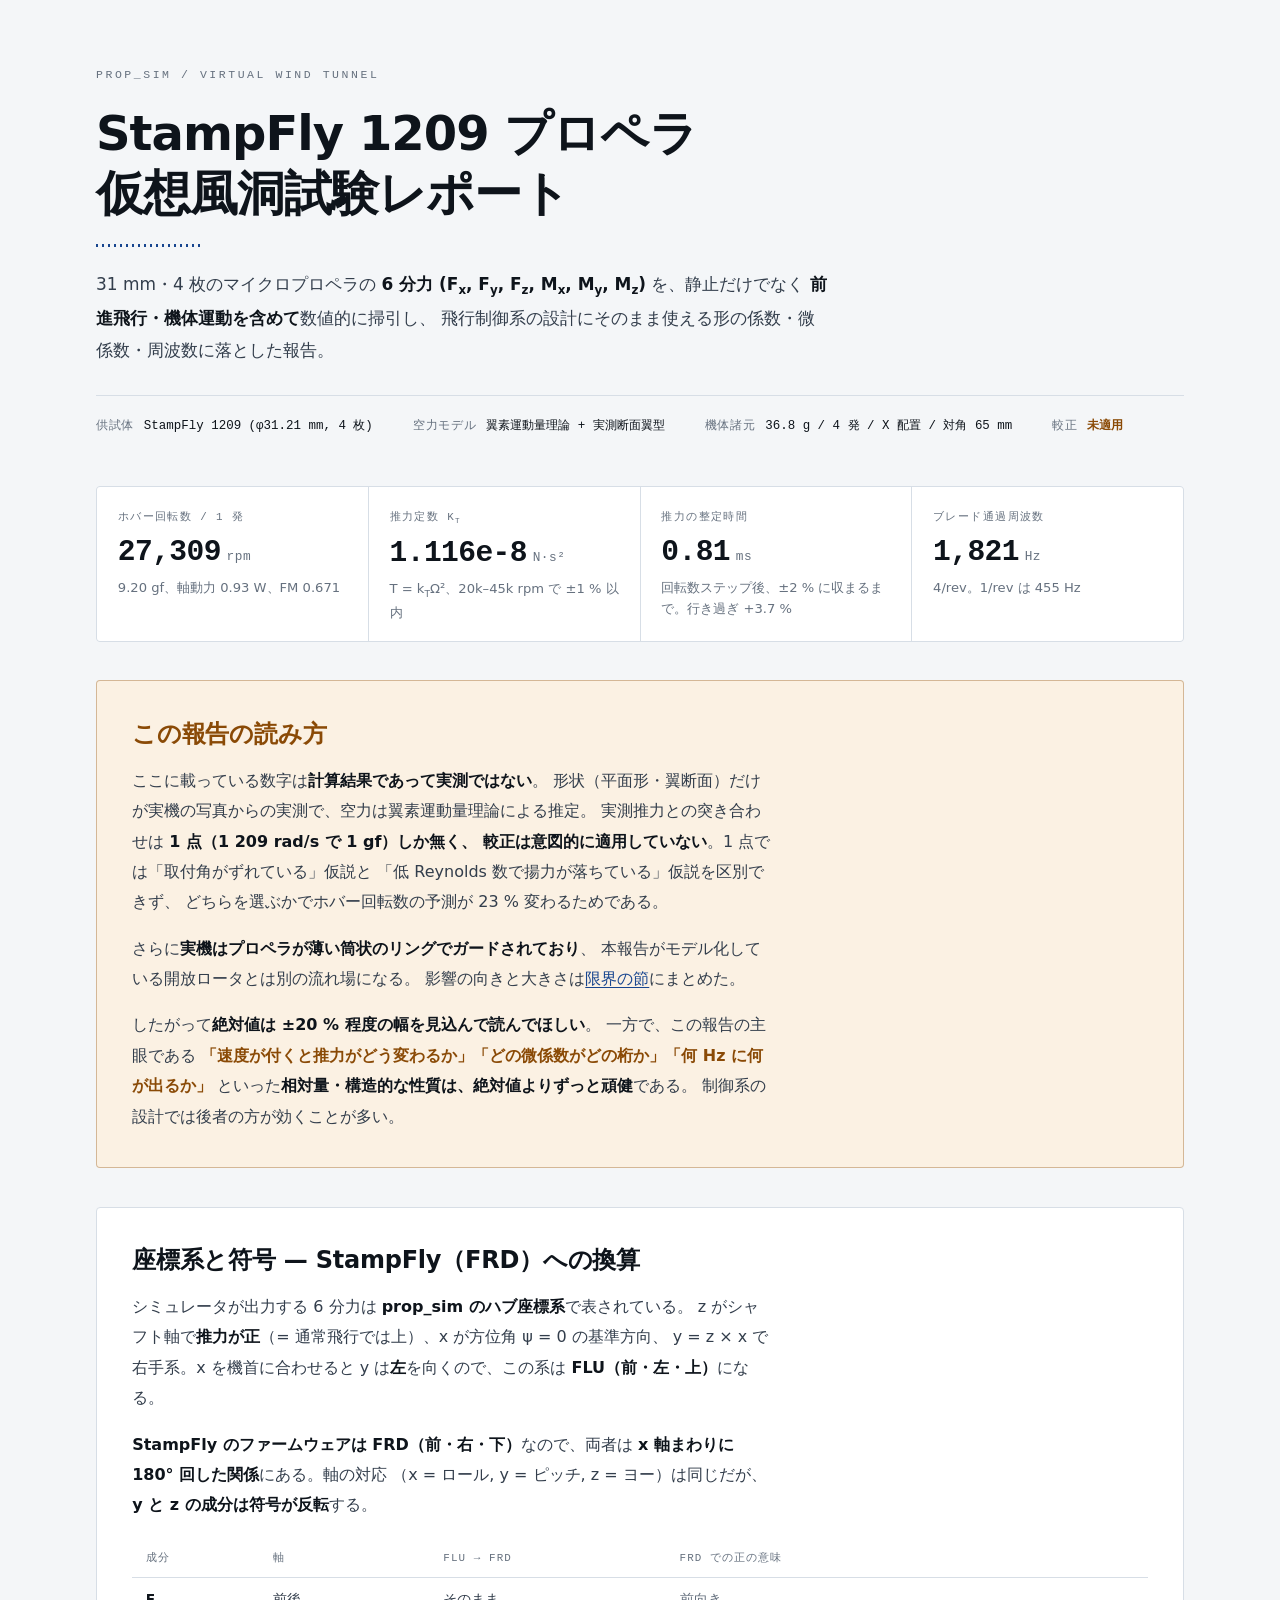
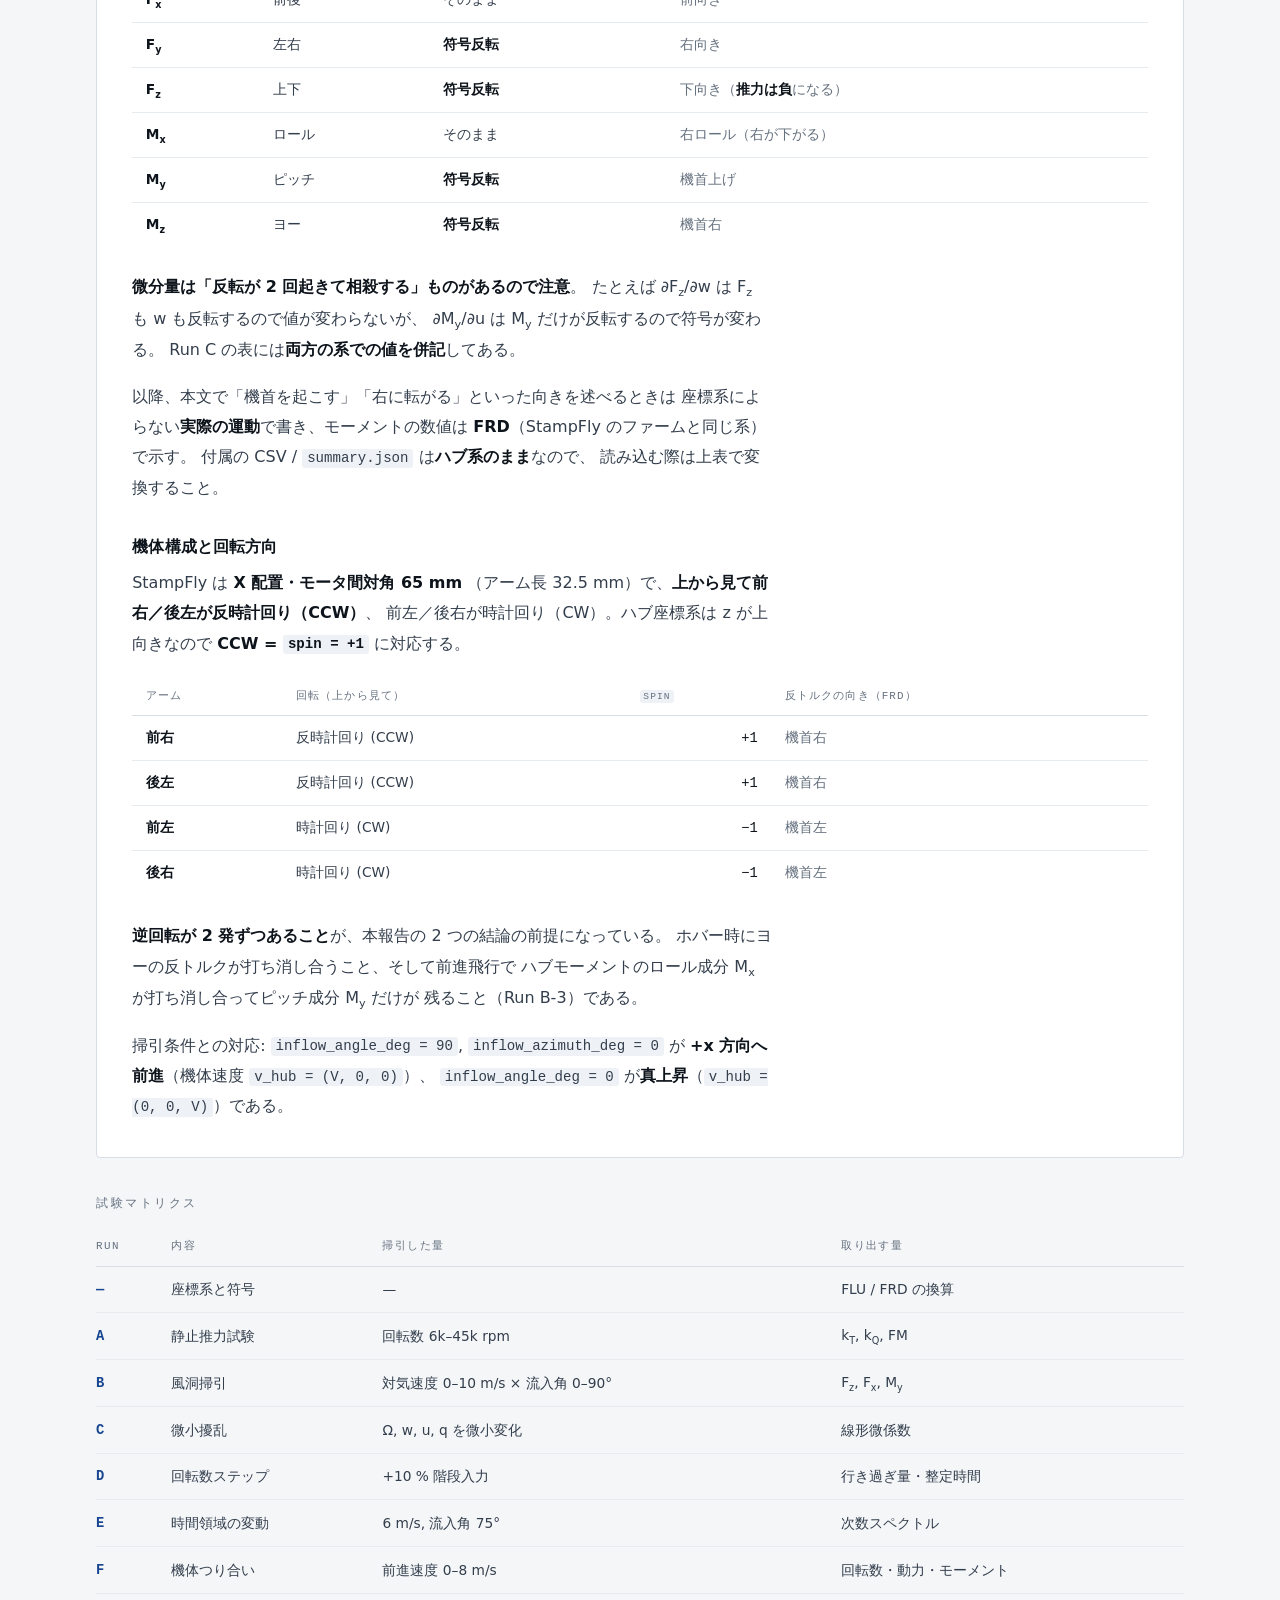
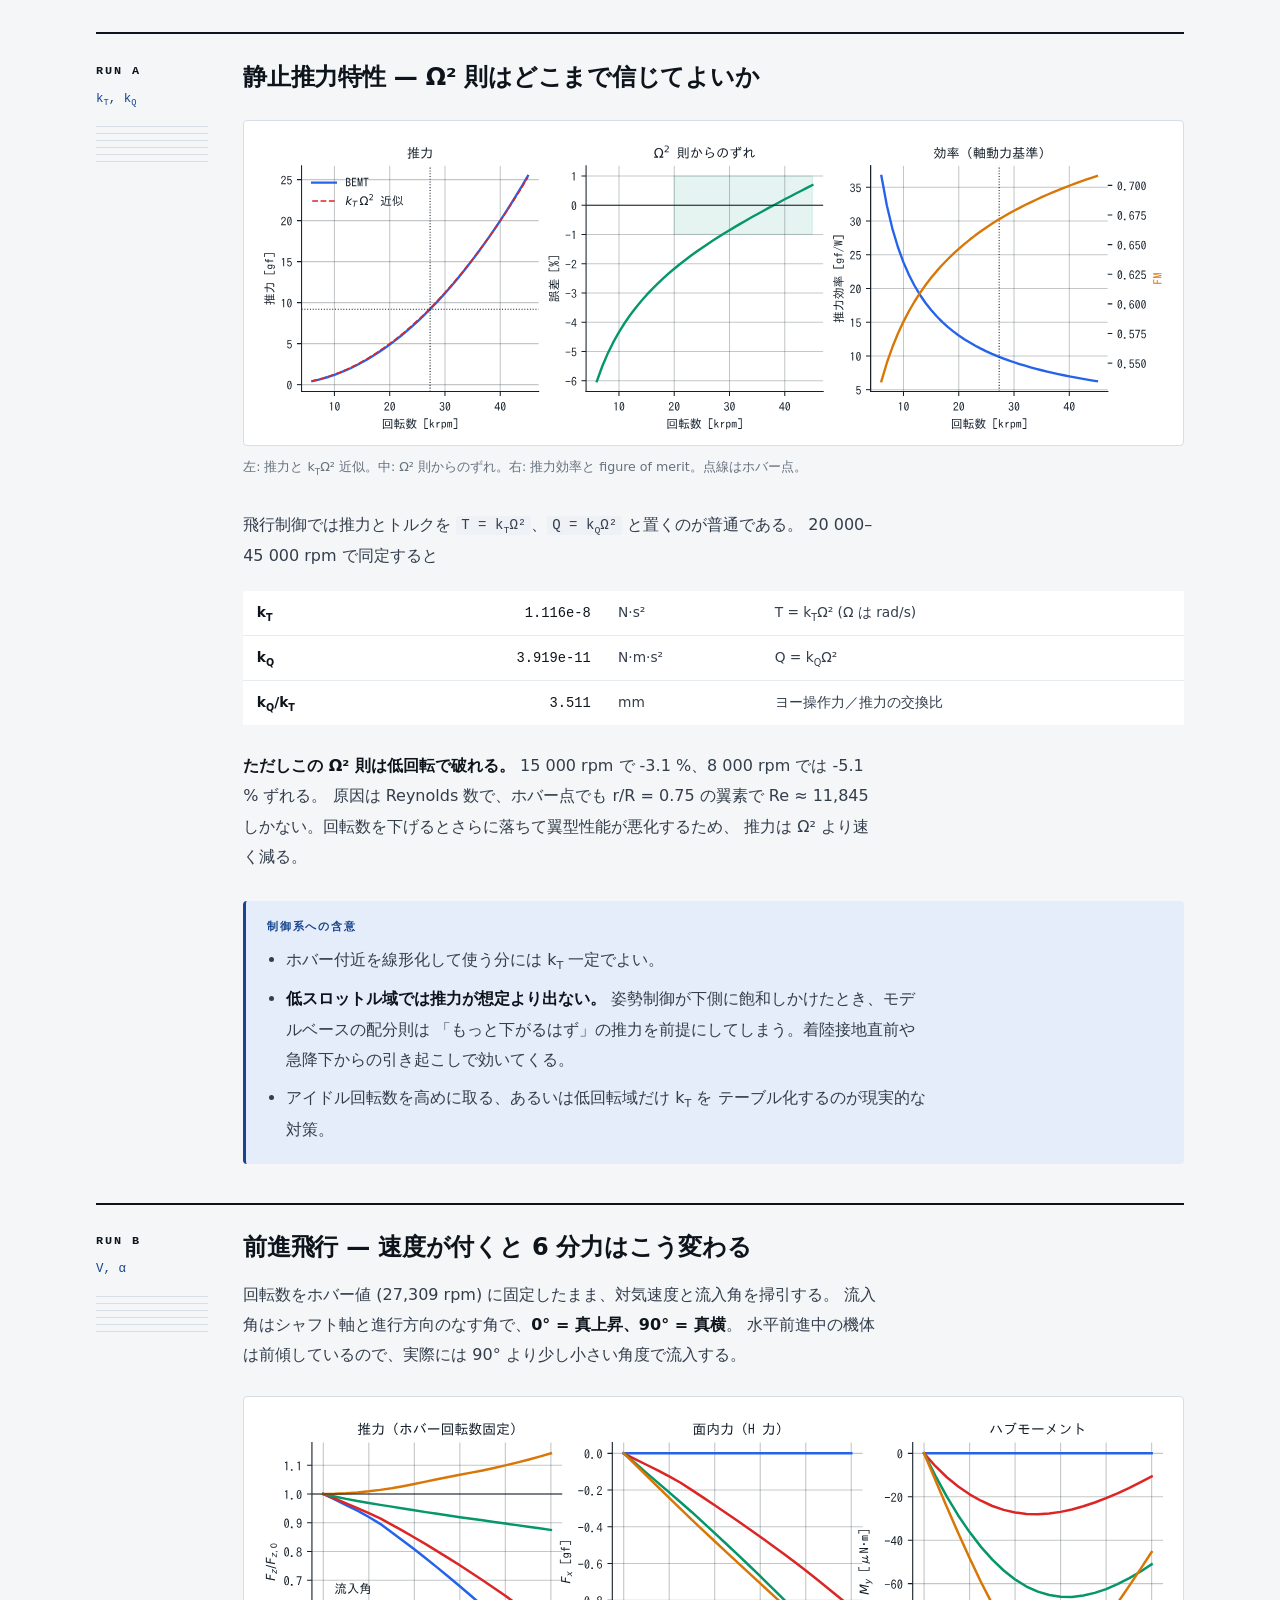
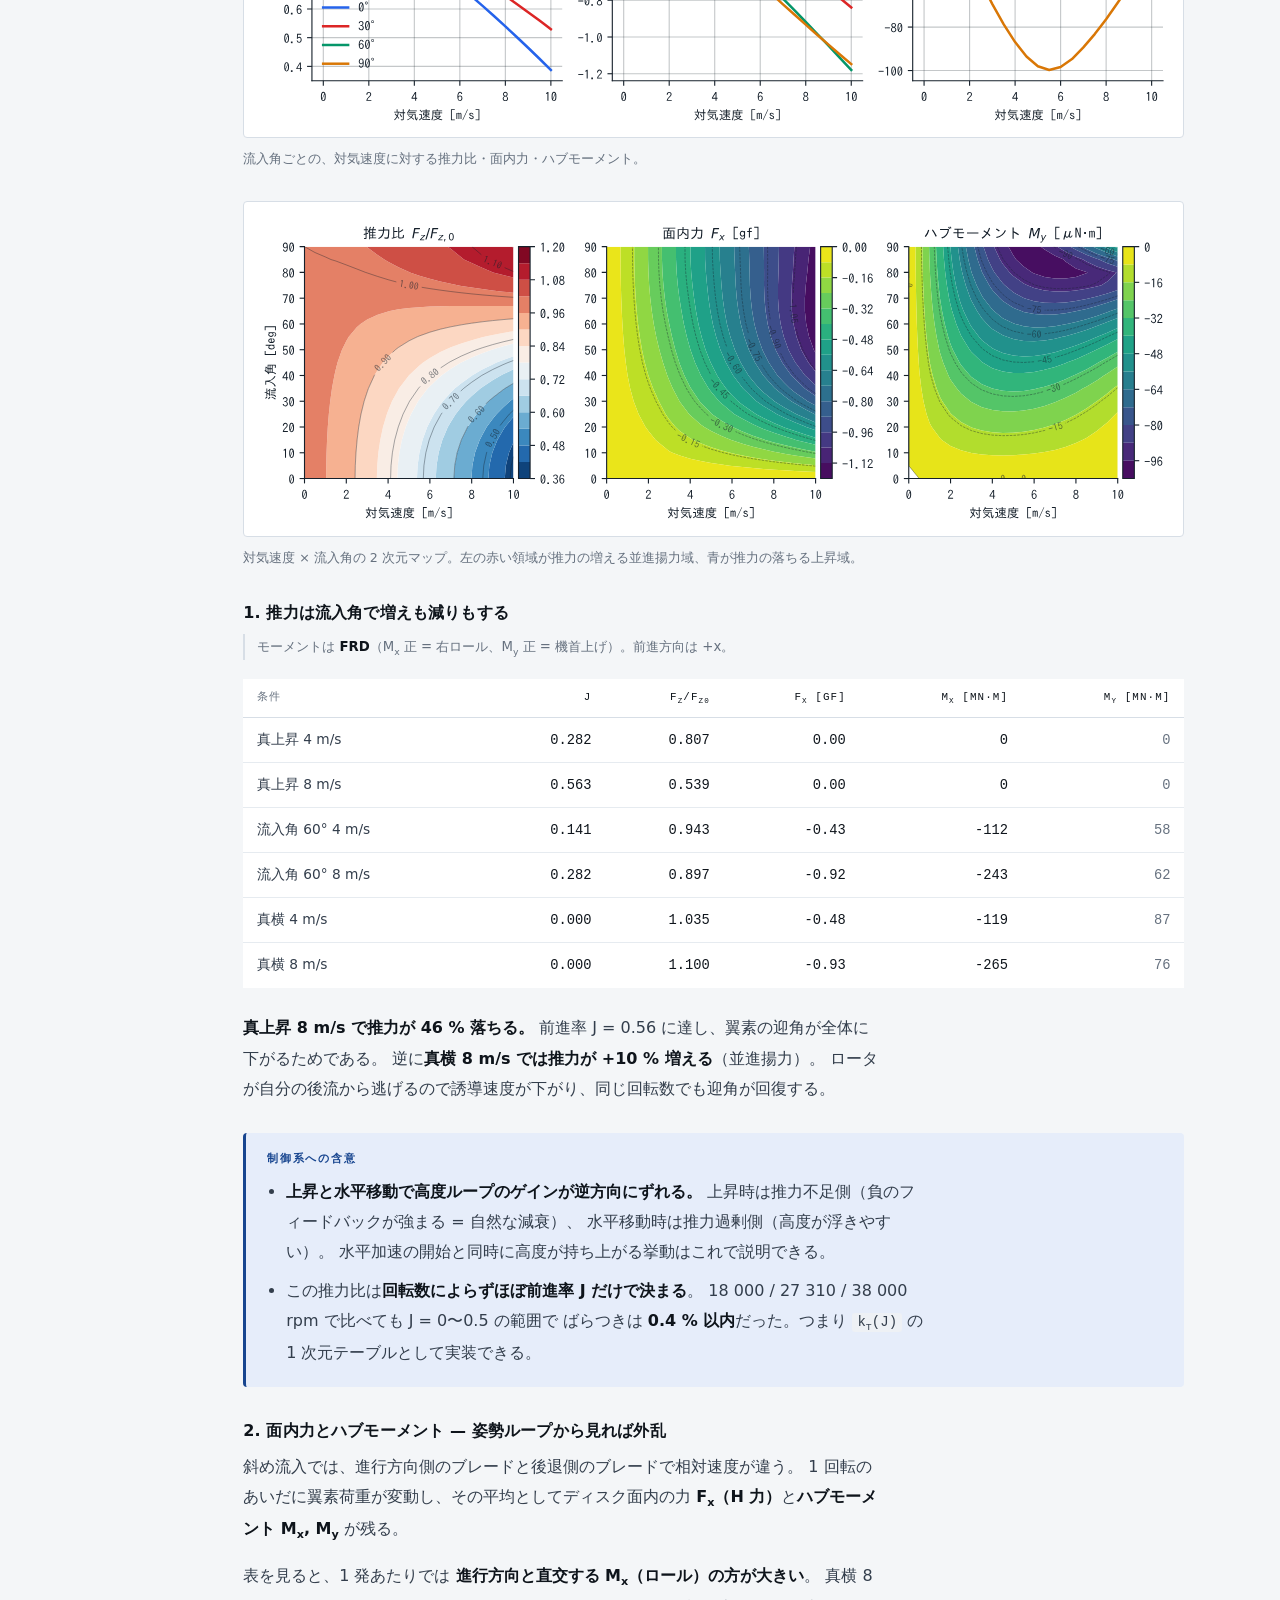
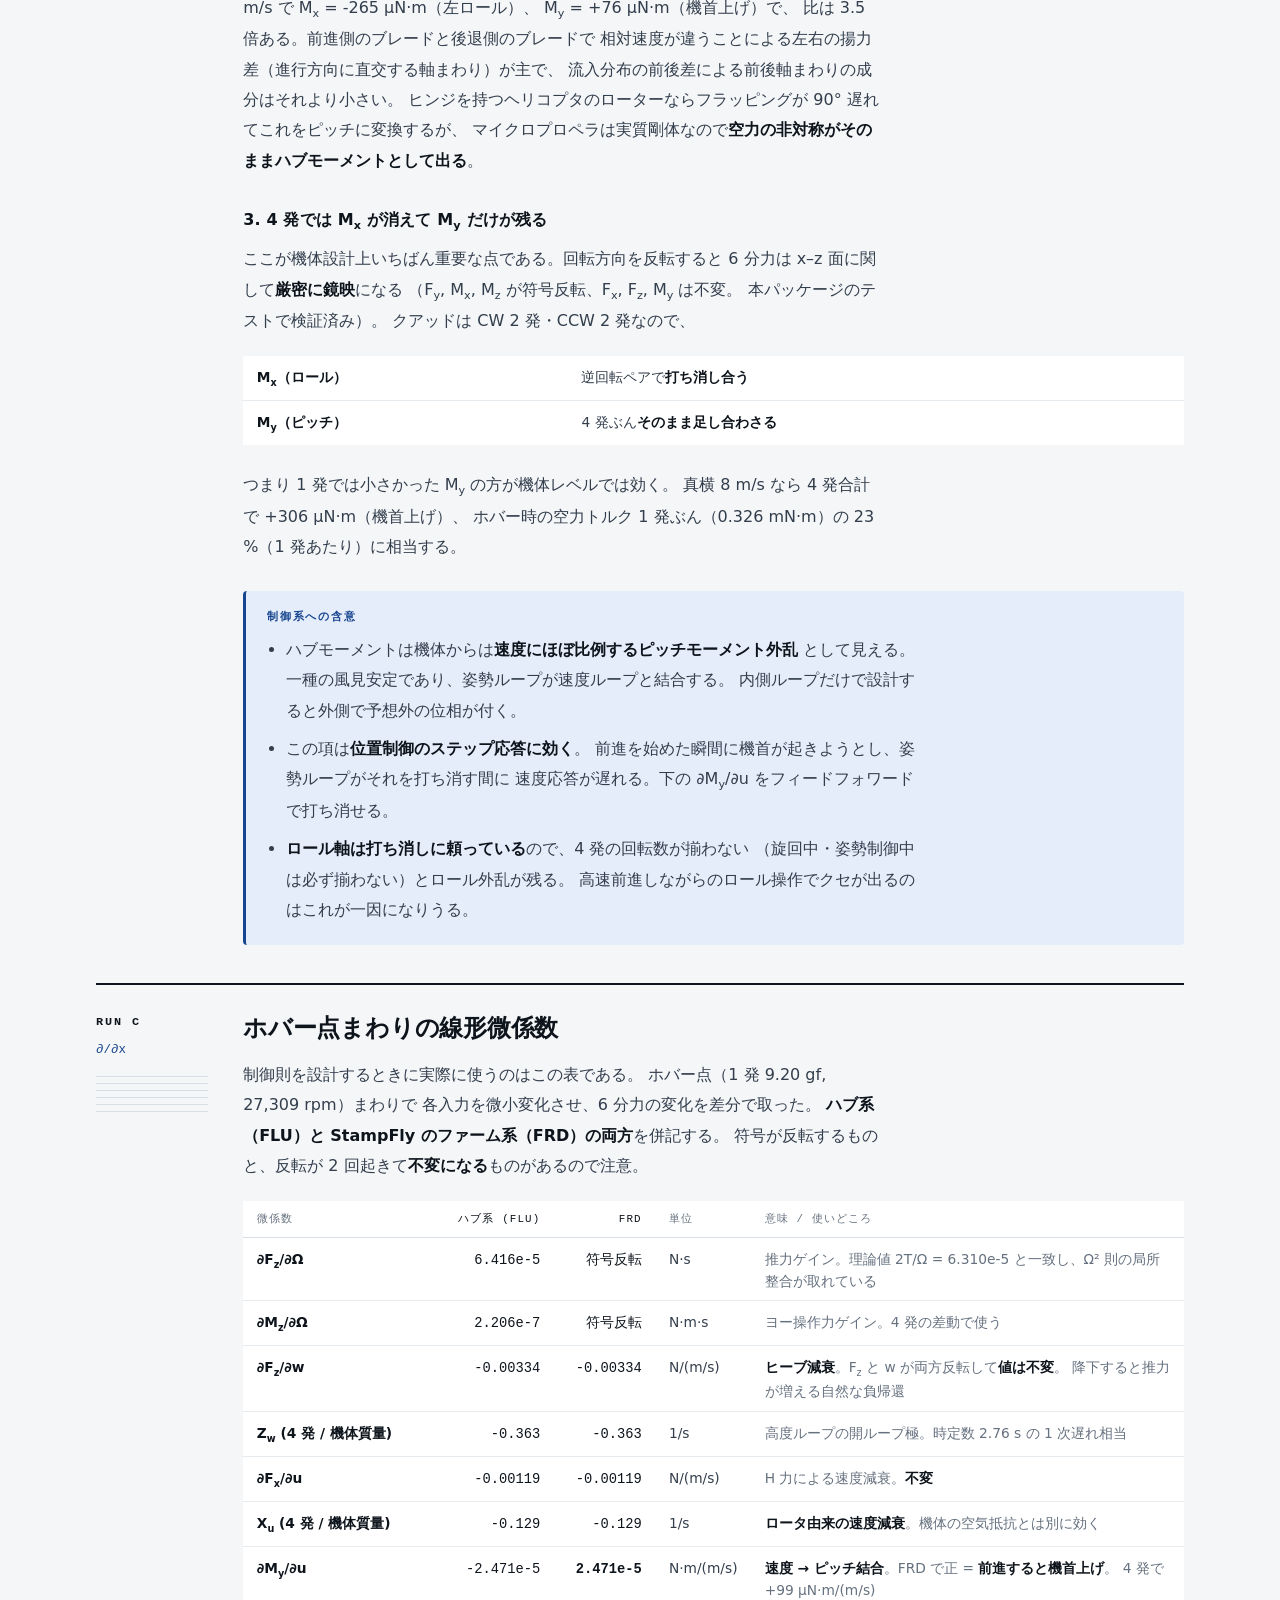
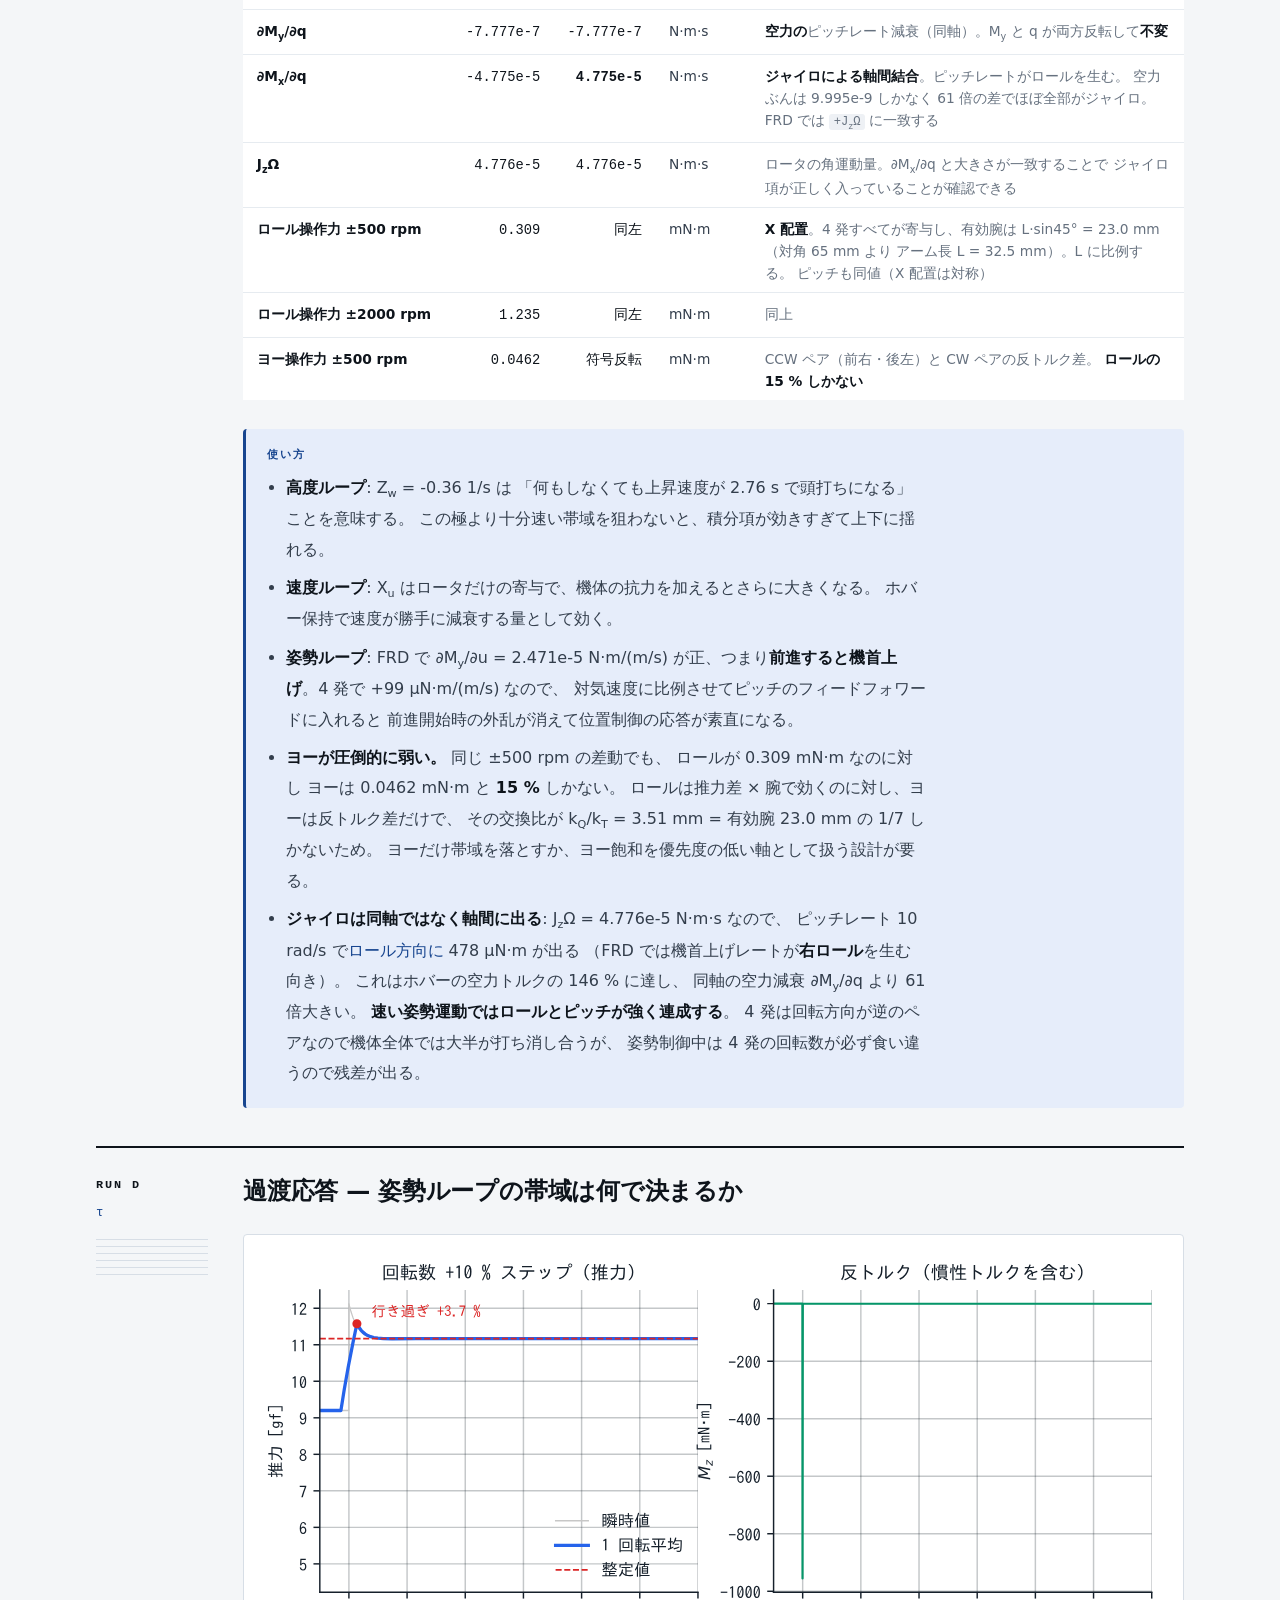
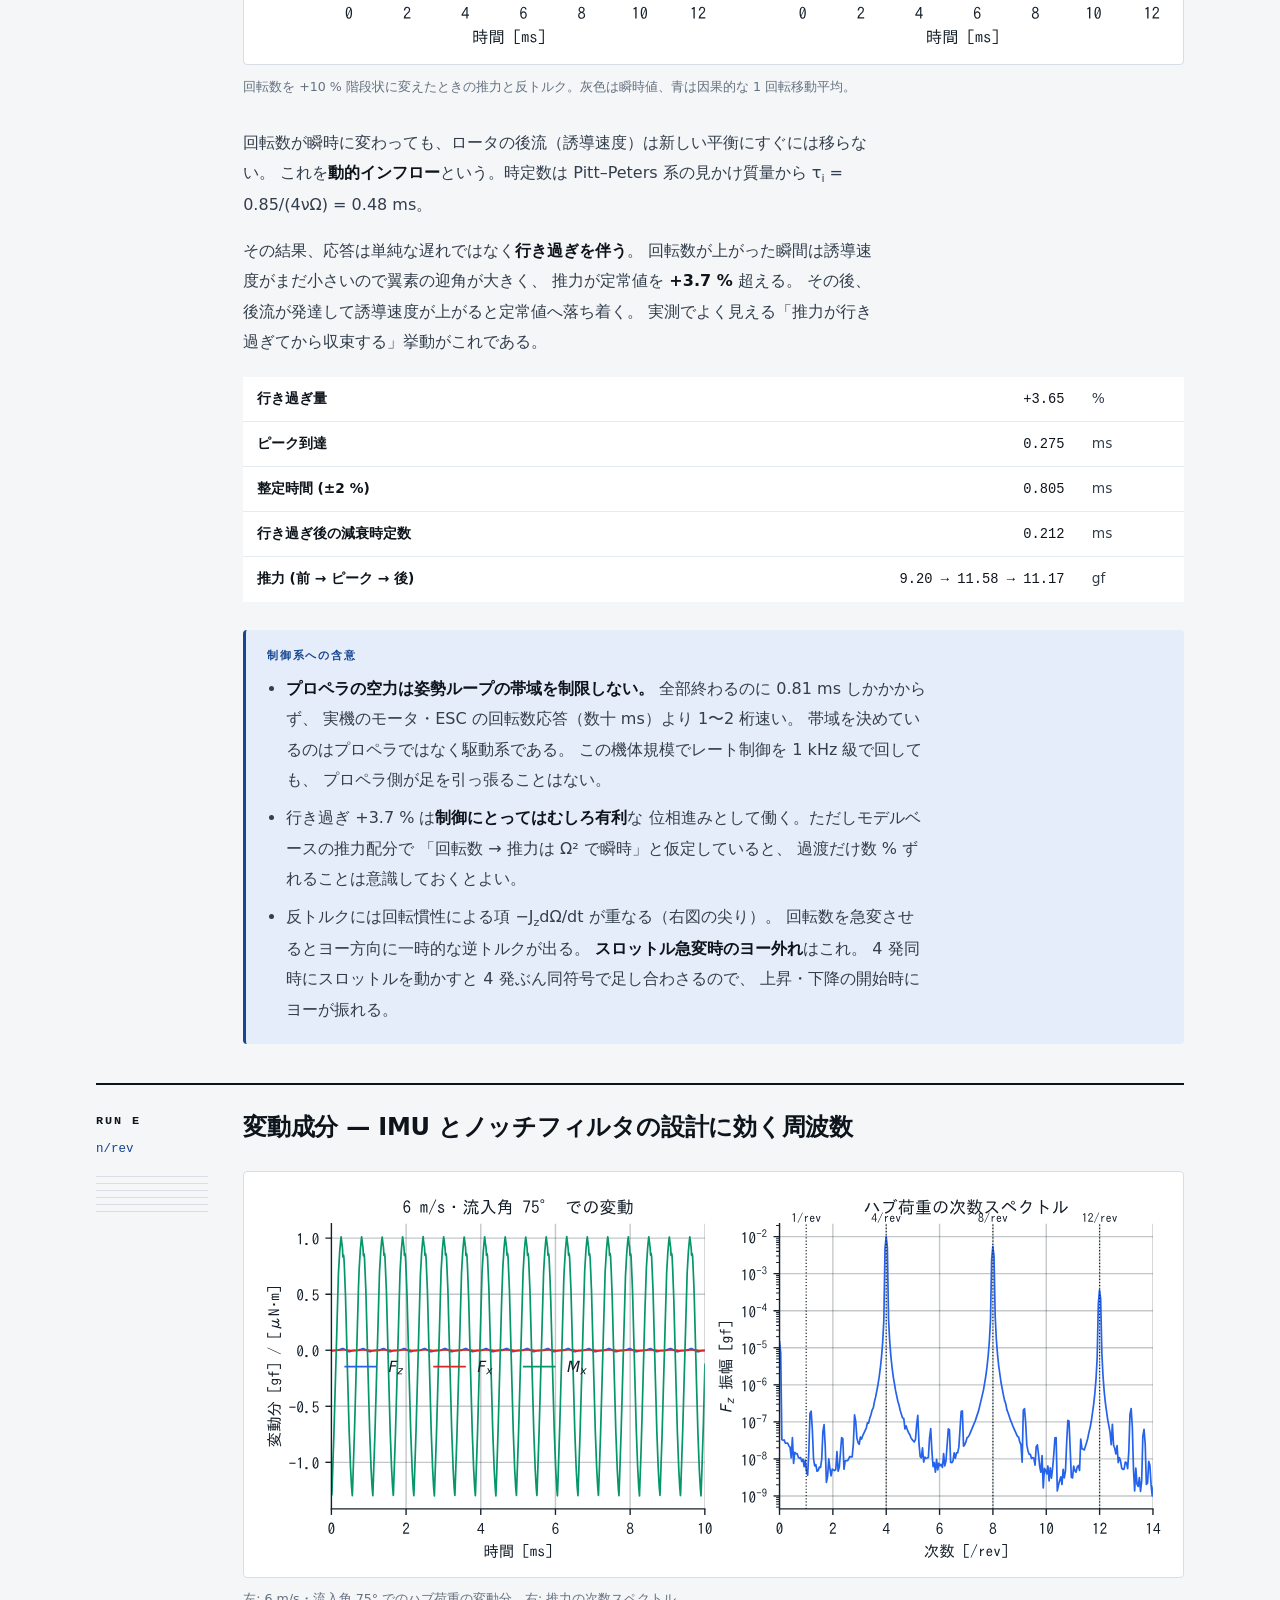
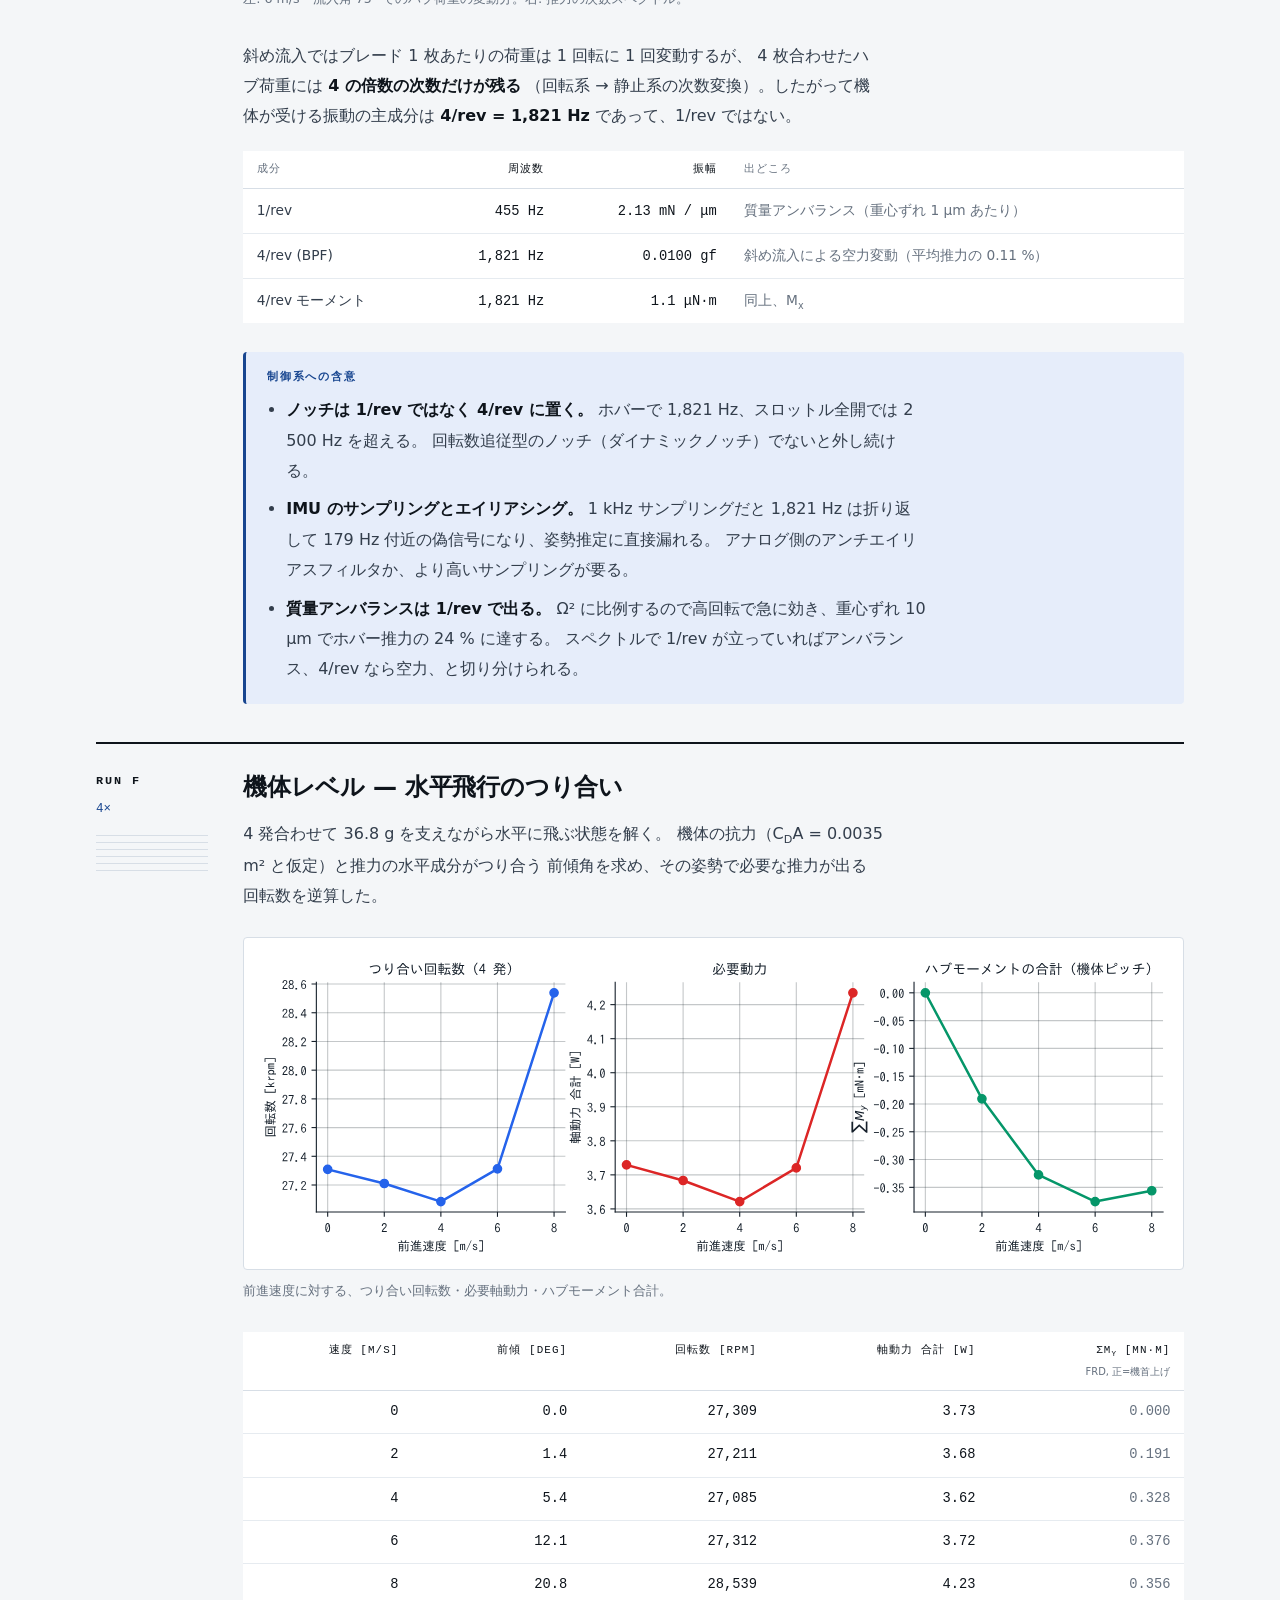
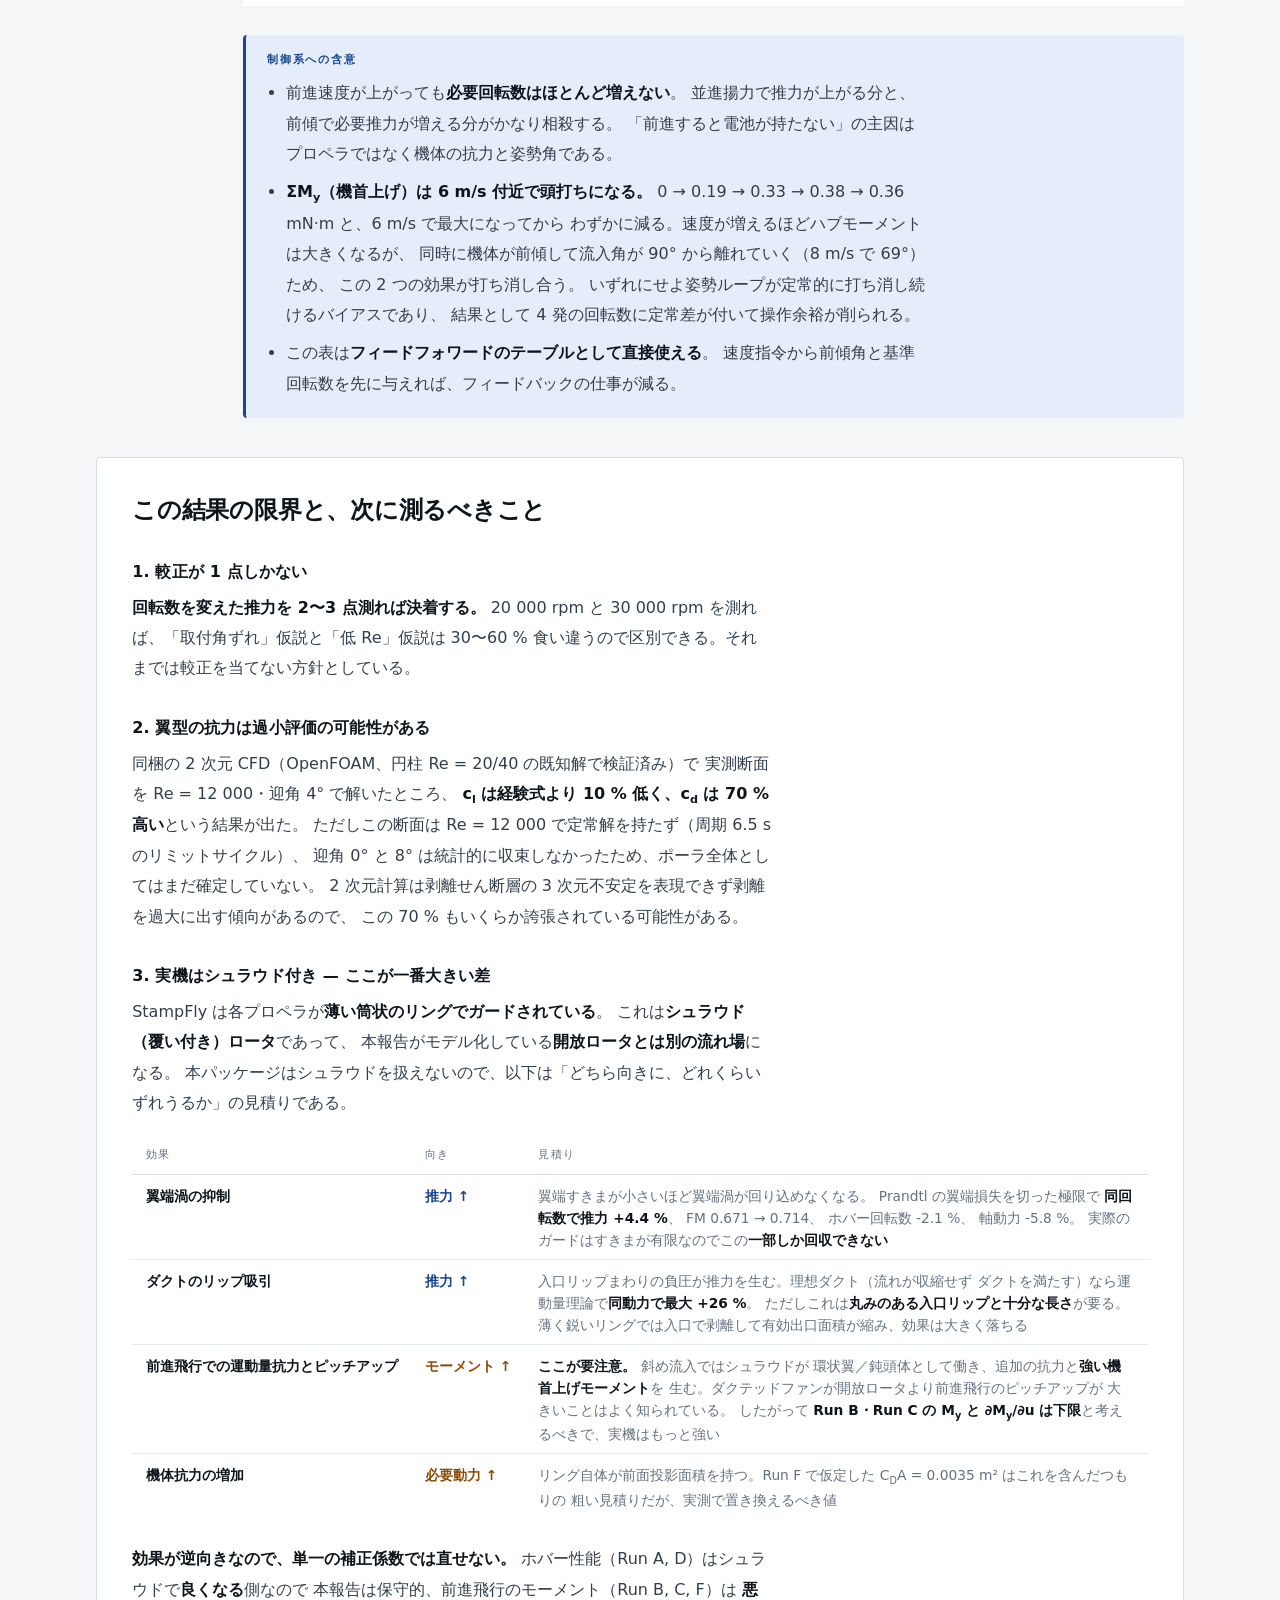
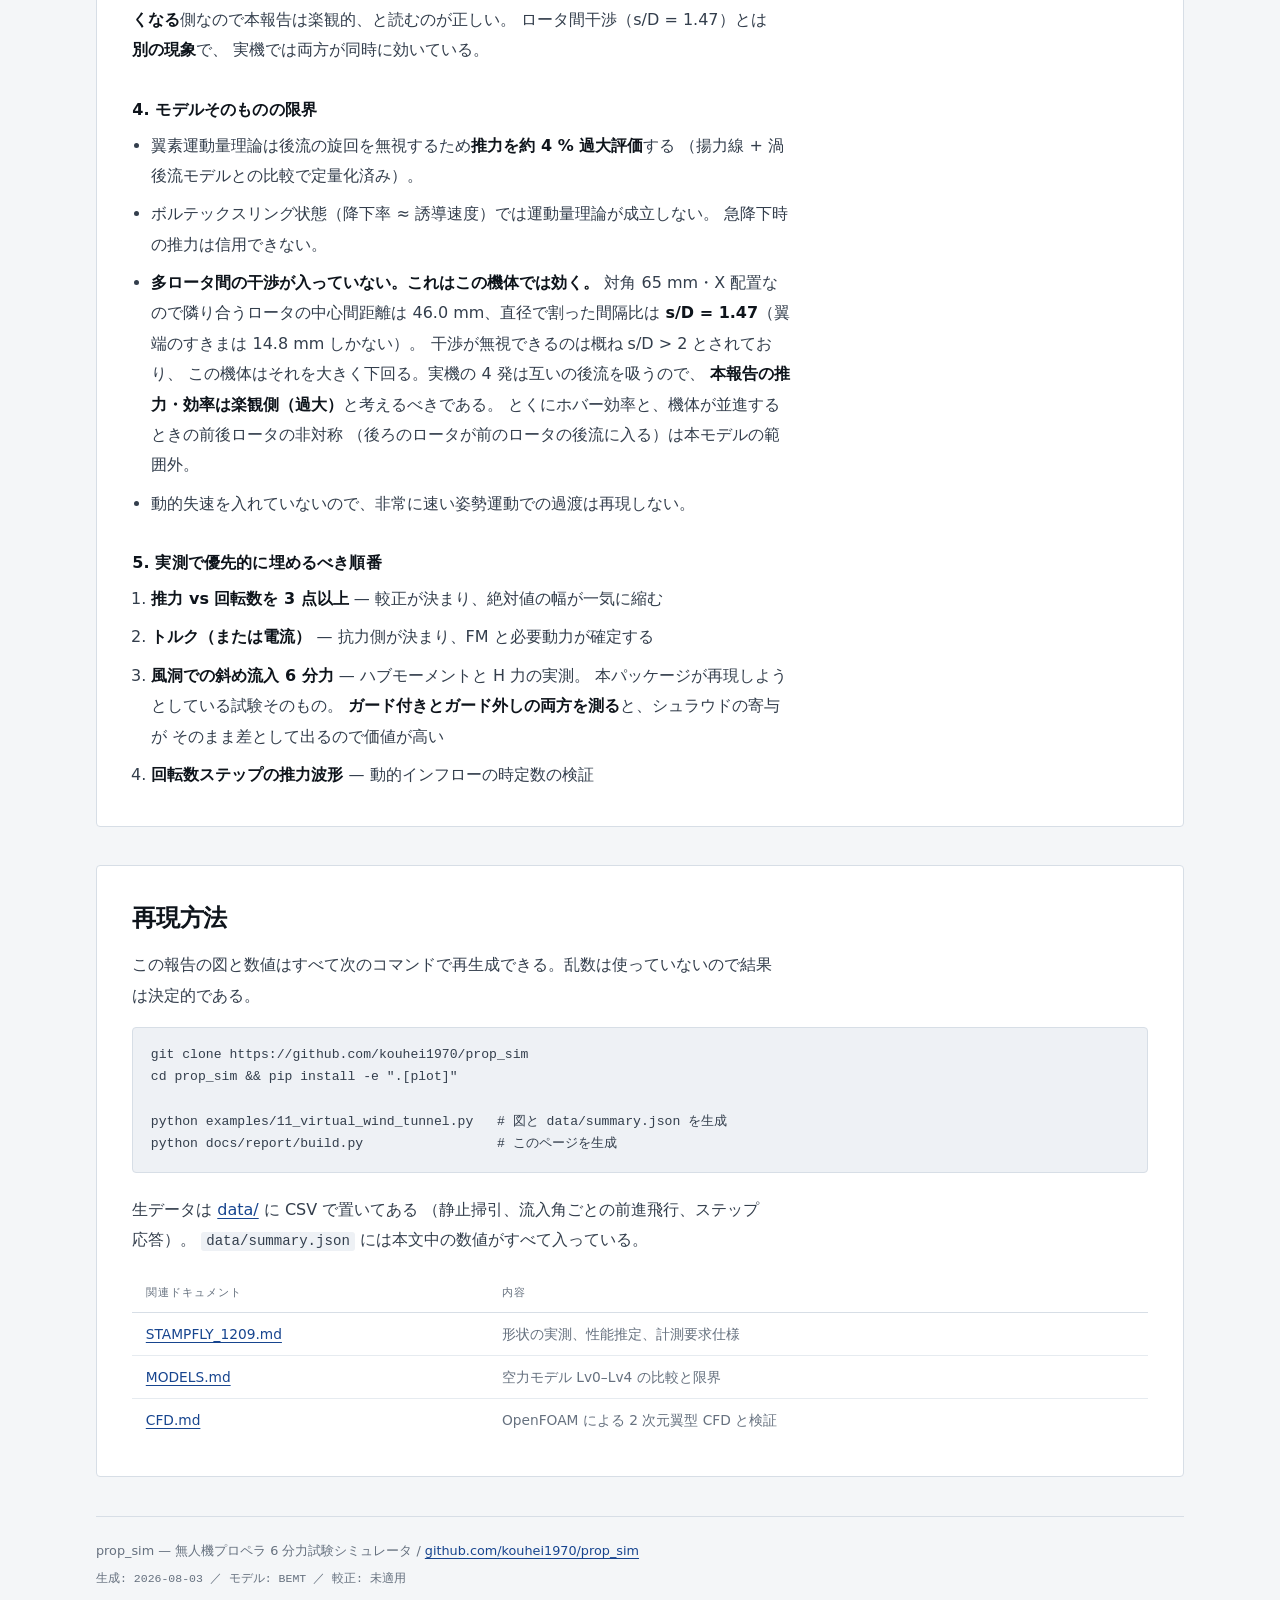
==== commit cf67c992: "シュラウド (プロペラガード) の影響を限界の節に追加 StampFly はプロペラが薄い筒状のリングでガードされており、本報告が モデル化している開放ロータとは別の流れ場になる。パッケージでは扱えな" ====
--- a/docs/report/index.html
+++ b/docs/report/index.html
@@ -61,6 +61,11 @@
     較正は意図的に適用していない</strong>。1 点では「取付角がずれている」仮説と
     「低 Reynolds 数で揚力が落ちている」仮説を区別できず、
     どちらを選ぶかでホバー回転数の予測が 23 % 変わるためである。
+  </p>
+  <p>
+    さらに<strong>実機はプロペラが薄い筒状のリングでガードされており</strong>、
+    本報告がモデル化している開放ロータとは別の流れ場になる。
+    影響の向きと大きさは<a href="#limits">限界の節</a>にまとめた。
   </p>
   <p>
     したがって<strong>絶対値は ±20 % 程度の幅を見込んで読んでほしい</strong>。
@@ -567,7 +572,7 @@
 </section>
 
 <!-- ============================================================== 限界 -->
-<section class="panel">
+<section class="panel" id="limits">
   <h2>この結果の限界と、次に測るべきこと</h2>
   <h3>1. 較正が 1 点しかない</h3>
   <p>
@@ -585,7 +590,62 @@
     2 次元計算は剥離せん断層の 3 次元不安定を表現できず剥離を過大に出す傾向があるので、
     この 70 % もいくらか誇張されている可能性がある。
   </p>
-  <h3>3. モデルそのものの限界</h3>
+  <h3>3. 実機はシュラウド付き — ここが一番大きい差</h3>
+  <p>
+    StampFly は各プロペラが<strong>薄い筒状のリングでガードされている</strong>。
+    これは<strong>シュラウド（覆い付き）ロータ</strong>であって、
+    本報告がモデル化している<strong>開放ロータとは別の流れ場</strong>になる。
+    本パッケージはシュラウドを扱えないので、以下は「どちら向きに、どれくらい
+    ずれうるか」の見積りである。
+  </p>
+  <div class="table-scroll"><table class="data wide">
+    <thead><tr><th>効果</th><th>向き</th><th>見積り</th></tr></thead>
+    <tbody>
+      <tr>
+        <th>翼端渦の抑制</th><td class="good">推力 ↑</td>
+        <td>翼端すきまが小さいほど翼端渦が回り込めなくなる。
+            Prandtl の翼端損失を切った極限で
+            <strong>同回転数で推力 +4.4 %</strong>、
+            FM 0.671 → 0.714、
+            ホバー回転数 -2.1 %、
+            軸動力 -5.8 %。
+            実際のガードはすきまが有限なのでこの<strong>一部しか回収できない</strong></td>
+      </tr>
+      <tr>
+        <th>ダクトのリップ吸引</th><td class="good">推力 ↑</td>
+        <td>入口リップまわりの負圧が推力を生む。理想ダクト（流れが収縮せず
+            ダクトを満たす）なら運動量理論で<strong>同動力で最大
+            +26 %</strong>。
+            ただしこれは<strong>丸みのある入口リップと十分な長さ</strong>が要る。
+            薄く鋭いリングでは入口で剥離して有効出口面積が縮み、効果は大きく落ちる</td>
+      </tr>
+      <tr>
+        <th>前進飛行での運動量抗力とピッチアップ</th><td class="bad">モーメント ↑</td>
+        <td><strong>ここが要注意。</strong> 斜め流入ではシュラウドが
+            環状翼／鈍頭体として働き、追加の抗力と<strong>強い機首上げモーメント</strong>を
+            生む。ダクテッドファンが開放ロータより前進飛行のピッチアップが
+            大きいことはよく知られている。
+            したがって <strong>Run B・Run C の M<sub>y</sub> と
+            ∂M<sub>y</sub>/∂u は下限</strong>と考えるべきで、実機はもっと強い</td>
+      </tr>
+      <tr>
+        <th>機体抗力の増加</th><td class="bad">必要動力 ↑</td>
+        <td>リング自体が前面投影面積を持つ。Run F で仮定した
+            C<sub>D</sub>A = 0.0035 m² はこれを含んだつもりの
+            粗い見積りだが、実測で置き換えるべき値</td>
+      </tr>
+    </tbody>
+  </table></div>
+  <p>
+    <strong>効果が逆向きなので、単一の補正係数では直せない。</strong>
+    ホバー性能（Run A, D）はシュラウドで<strong>良くなる</strong>側なので
+    本報告は保守的、前進飛行のモーメント（Run B, C, F）は
+    <strong>悪くなる</strong>側なので本報告は楽観的、と読むのが正しい。
+    ロータ間干渉（s/D = 1.47）とは<strong>別の現象</strong>で、
+    実機では両方が同時に効いている。
+  </p>
+
+  <h3>4. モデルそのものの限界</h3>
   <ul>
     <li>翼素運動量理論は後流の旋回を無視するため<strong>推力を約 4 % 過大評価</strong>する
       （揚力線 + 渦後流モデルとの比較で定量化済み）。</li>
@@ -603,12 +663,14 @@
       （後ろのロータが前のロータの後流に入る）は本モデルの範囲外。</li>
     <li>動的失速を入れていないので、非常に速い姿勢運動での過渡は再現しない。</li>
   </ul>
-  <h3>4. 実測で優先的に埋めるべき順番</h3>
+  <h3>5. 実測で優先的に埋めるべき順番</h3>
   <ol>
     <li><strong>推力 vs 回転数を 3 点以上</strong> — 較正が決まり、絶対値の幅が一気に縮む</li>
     <li><strong>トルク（または電流）</strong> — 抗力側が決まり、FM と必要動力が確定する</li>
     <li><strong>風洞での斜め流入 6 分力</strong> — ハブモーメントと H 力の実測。
-      本パッケージが再現しようとしている試験そのもの</li>
+      本パッケージが再現しようとしている試験そのもの。
+      <strong>ガード付きとガード外しの両方を測る</strong>と、シュラウドの寄与が
+      そのまま差として出るので価値が高い</li>
     <li><strong>回転数ステップの推力波形</strong> — 動的インフローの時定数の検証</li>
   </ol>
 </section>
--- a/docs/report/style.css
+++ b/docs/report/style.css
@@ -309,3 +309,6 @@
   font-family: var(--sans); font-size: 0.62rem; letter-spacing: 0;
   text-transform: none; font-weight: 400; color: var(--muted);
 }
+
+table.data td.good { color: var(--accent); font-weight: 600; white-space: nowrap; }
+table.data td.bad  { color: var(--warn);   font-weight: 600; white-space: nowrap; }
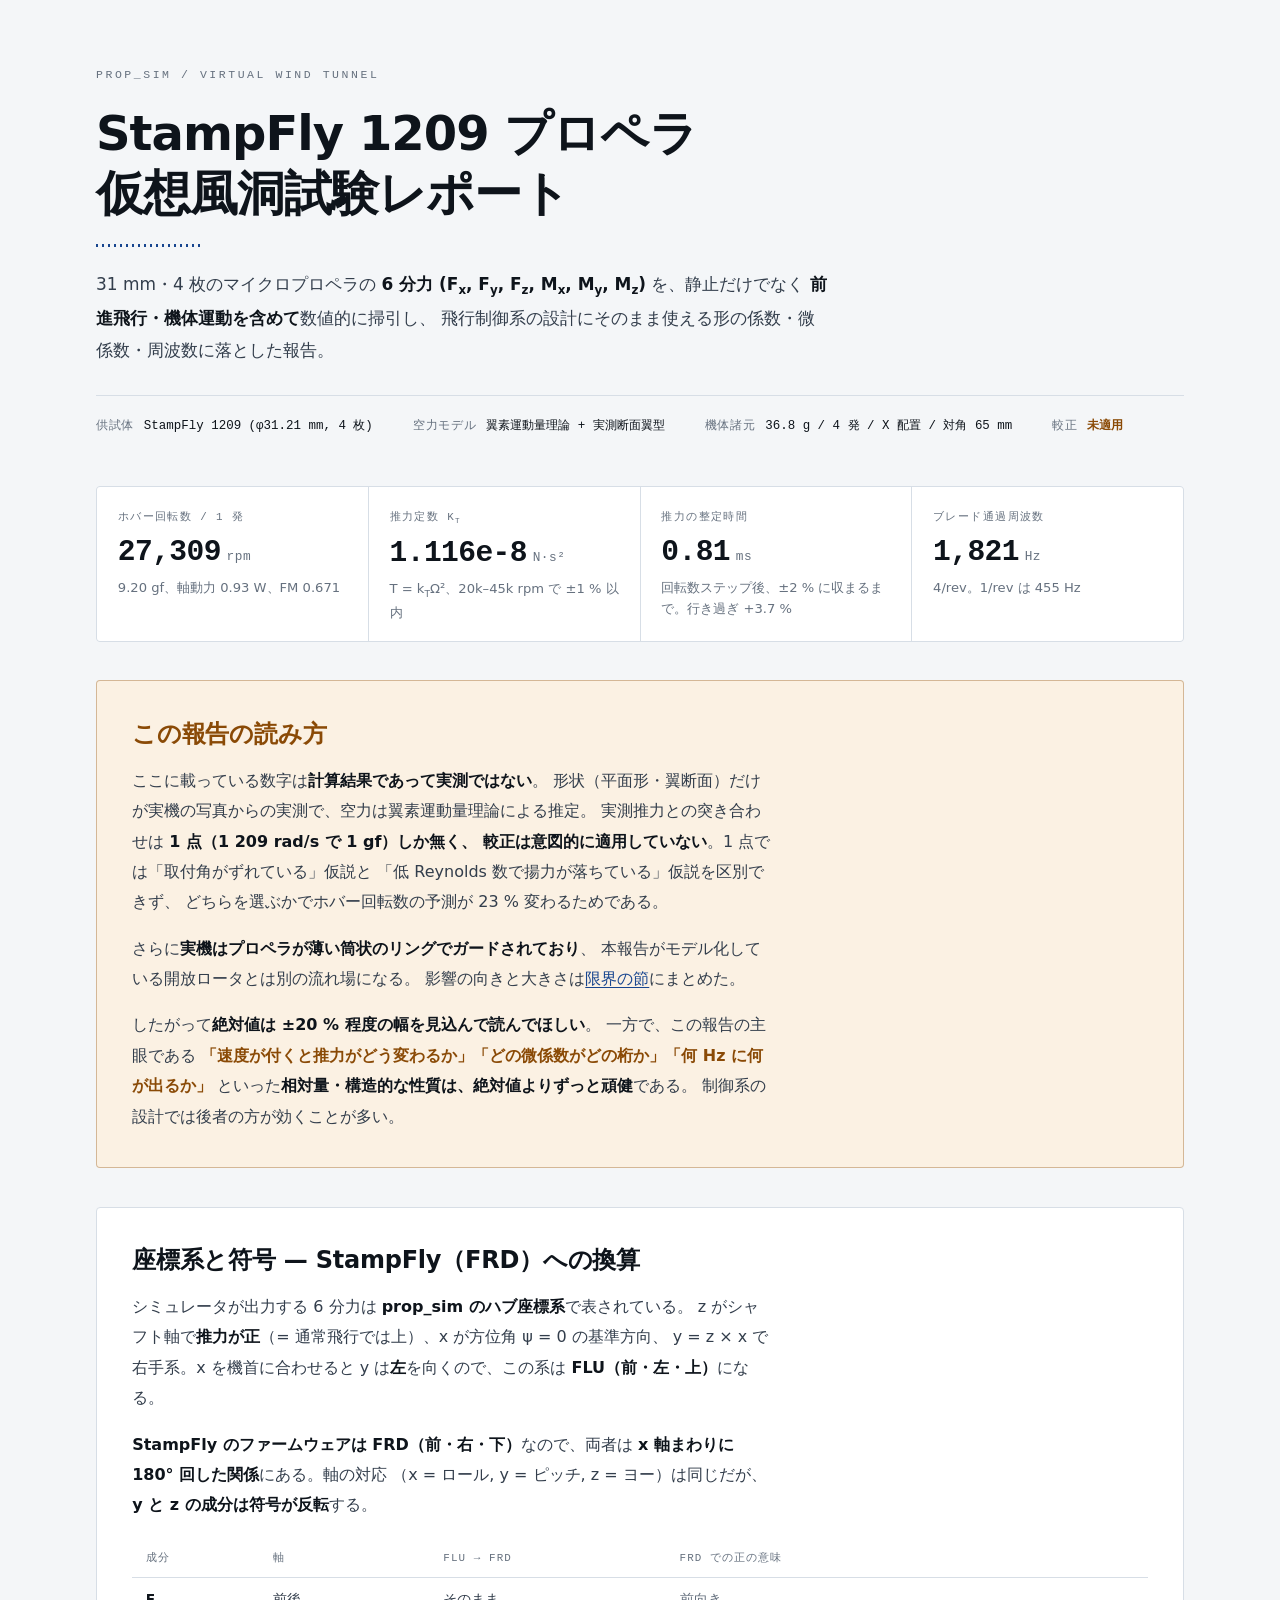
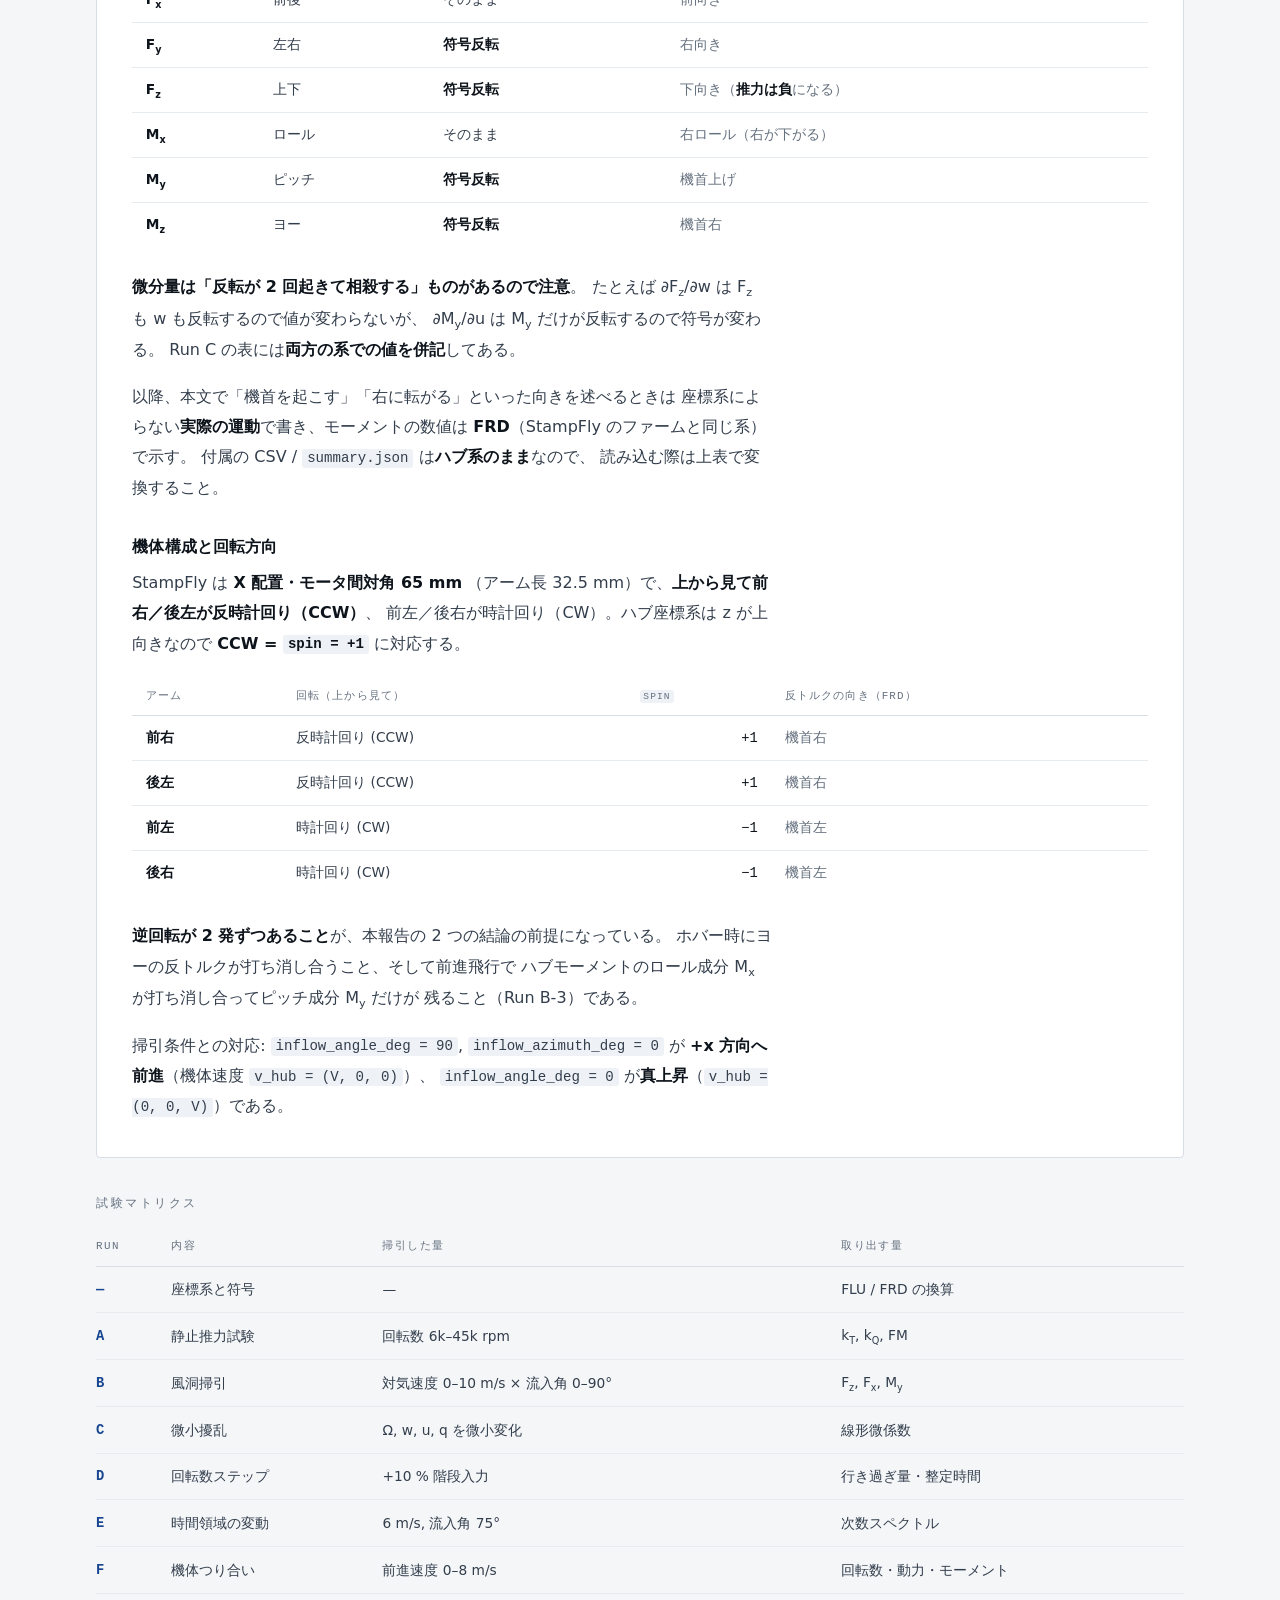
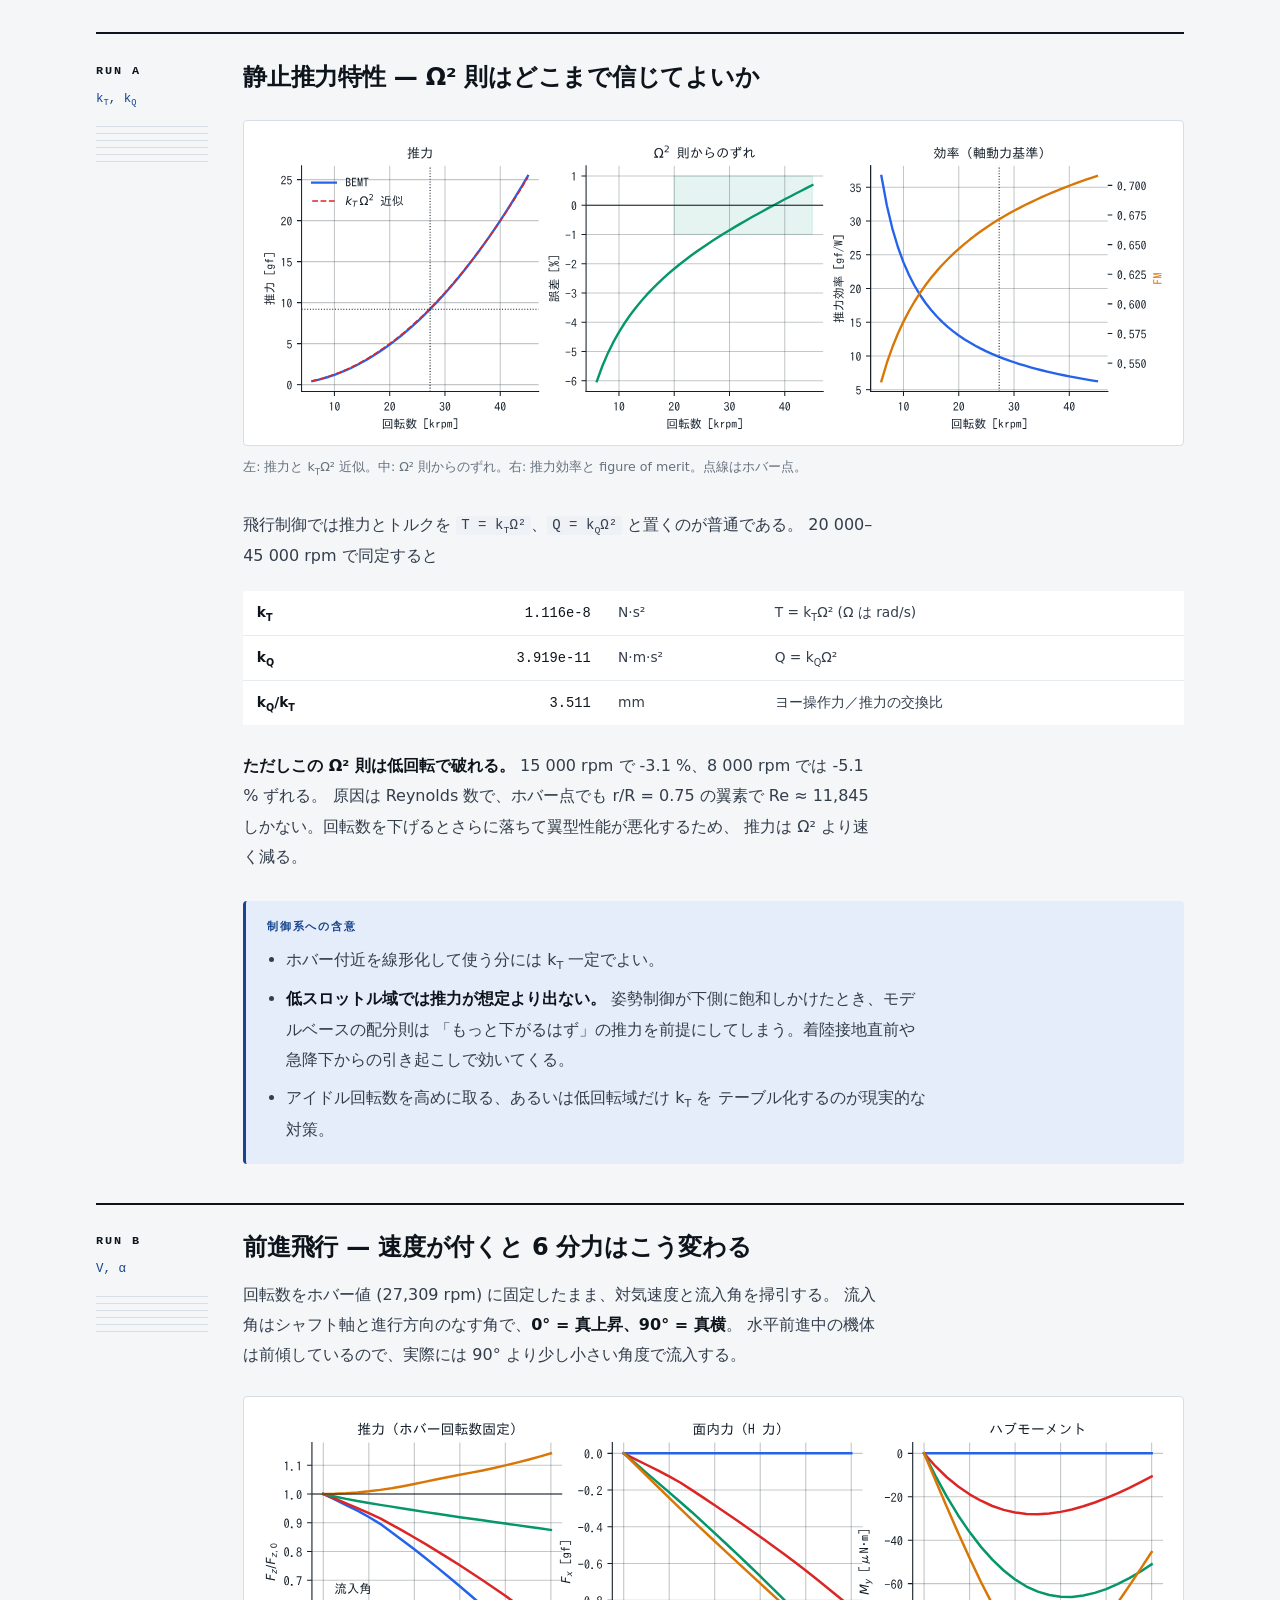
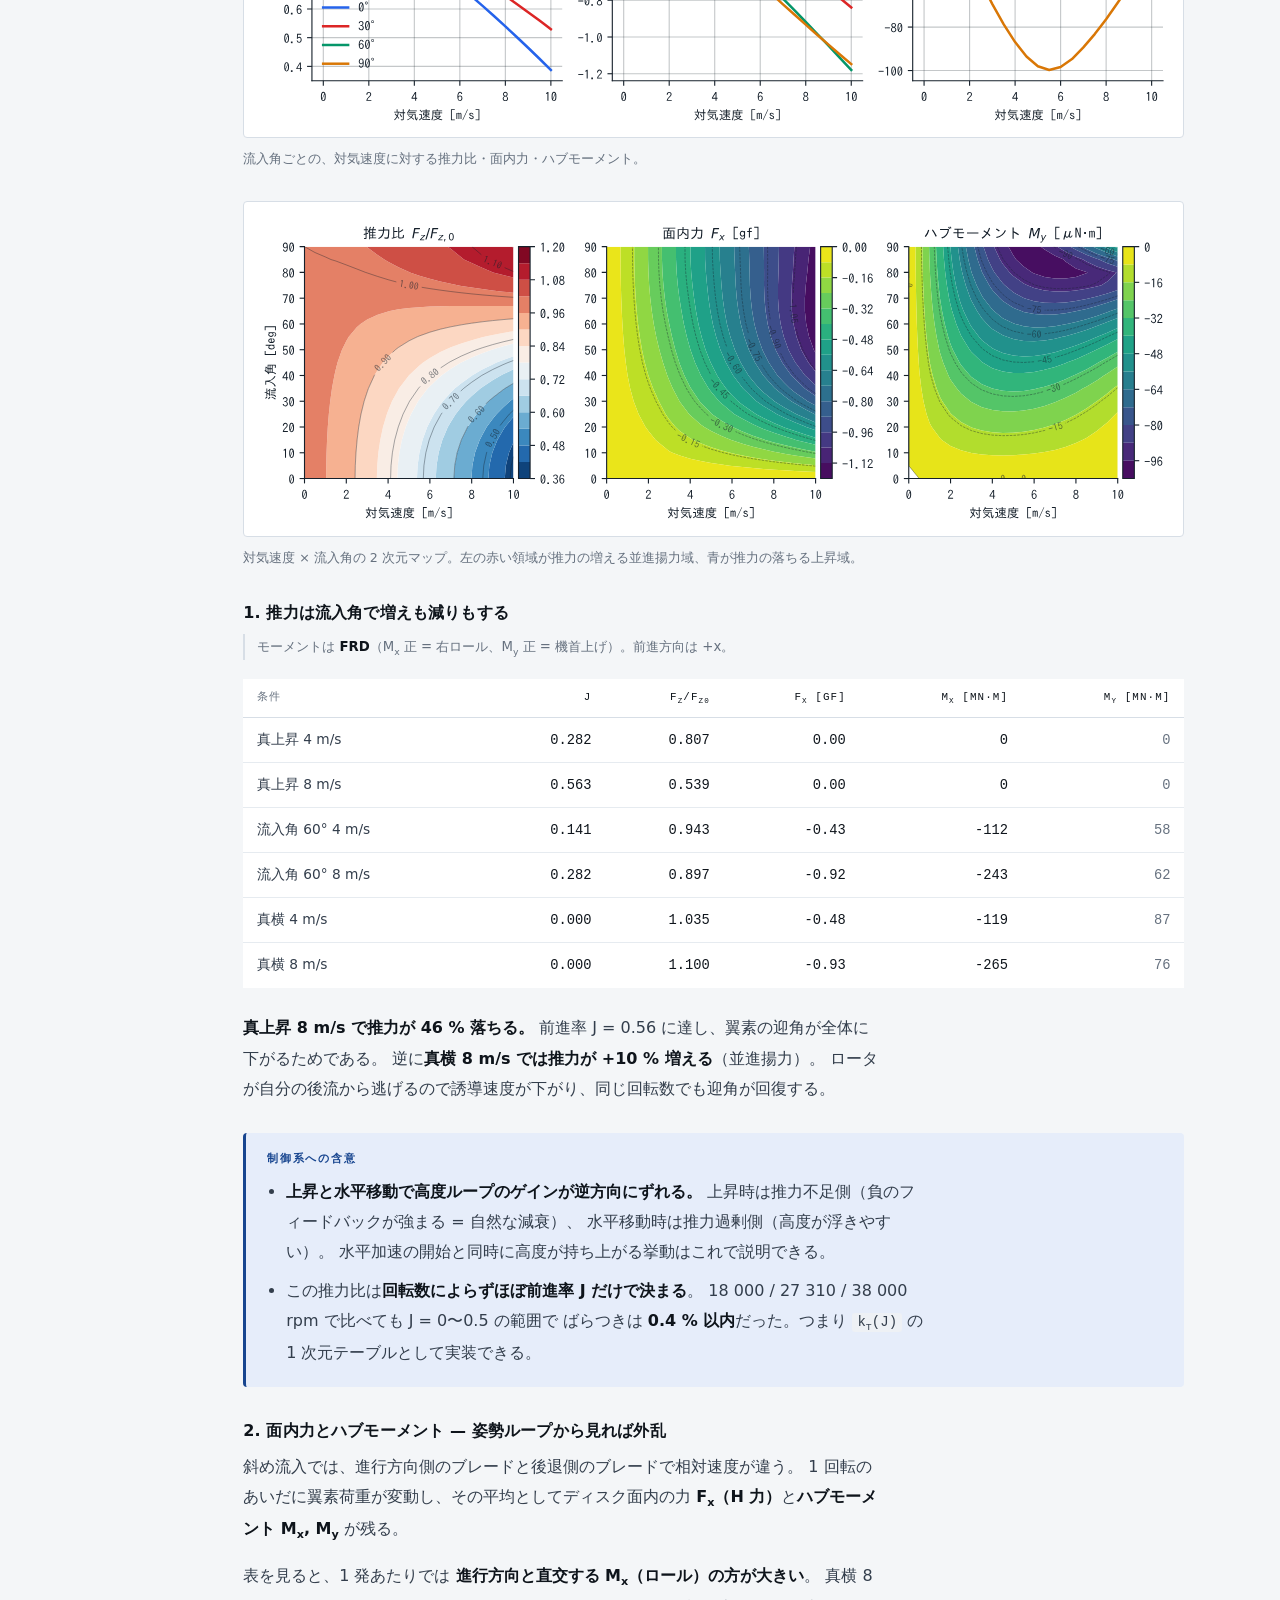
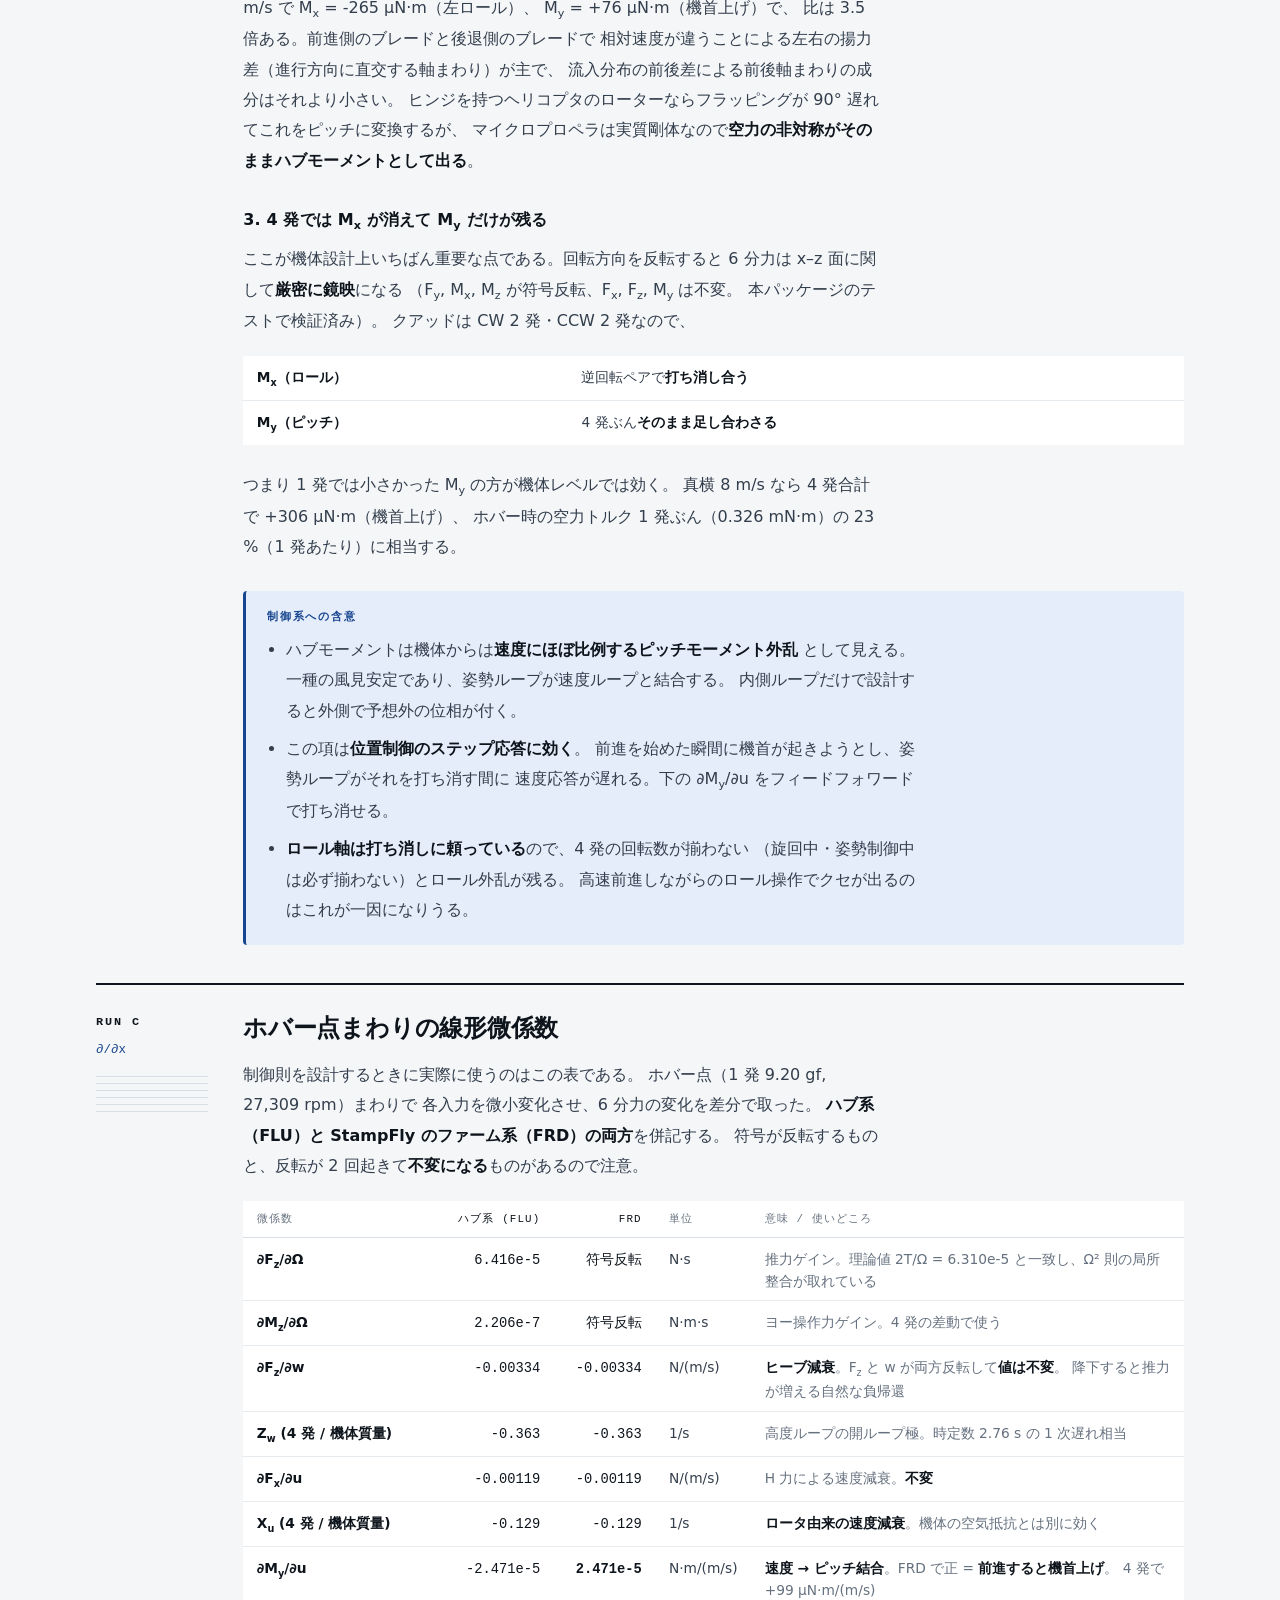
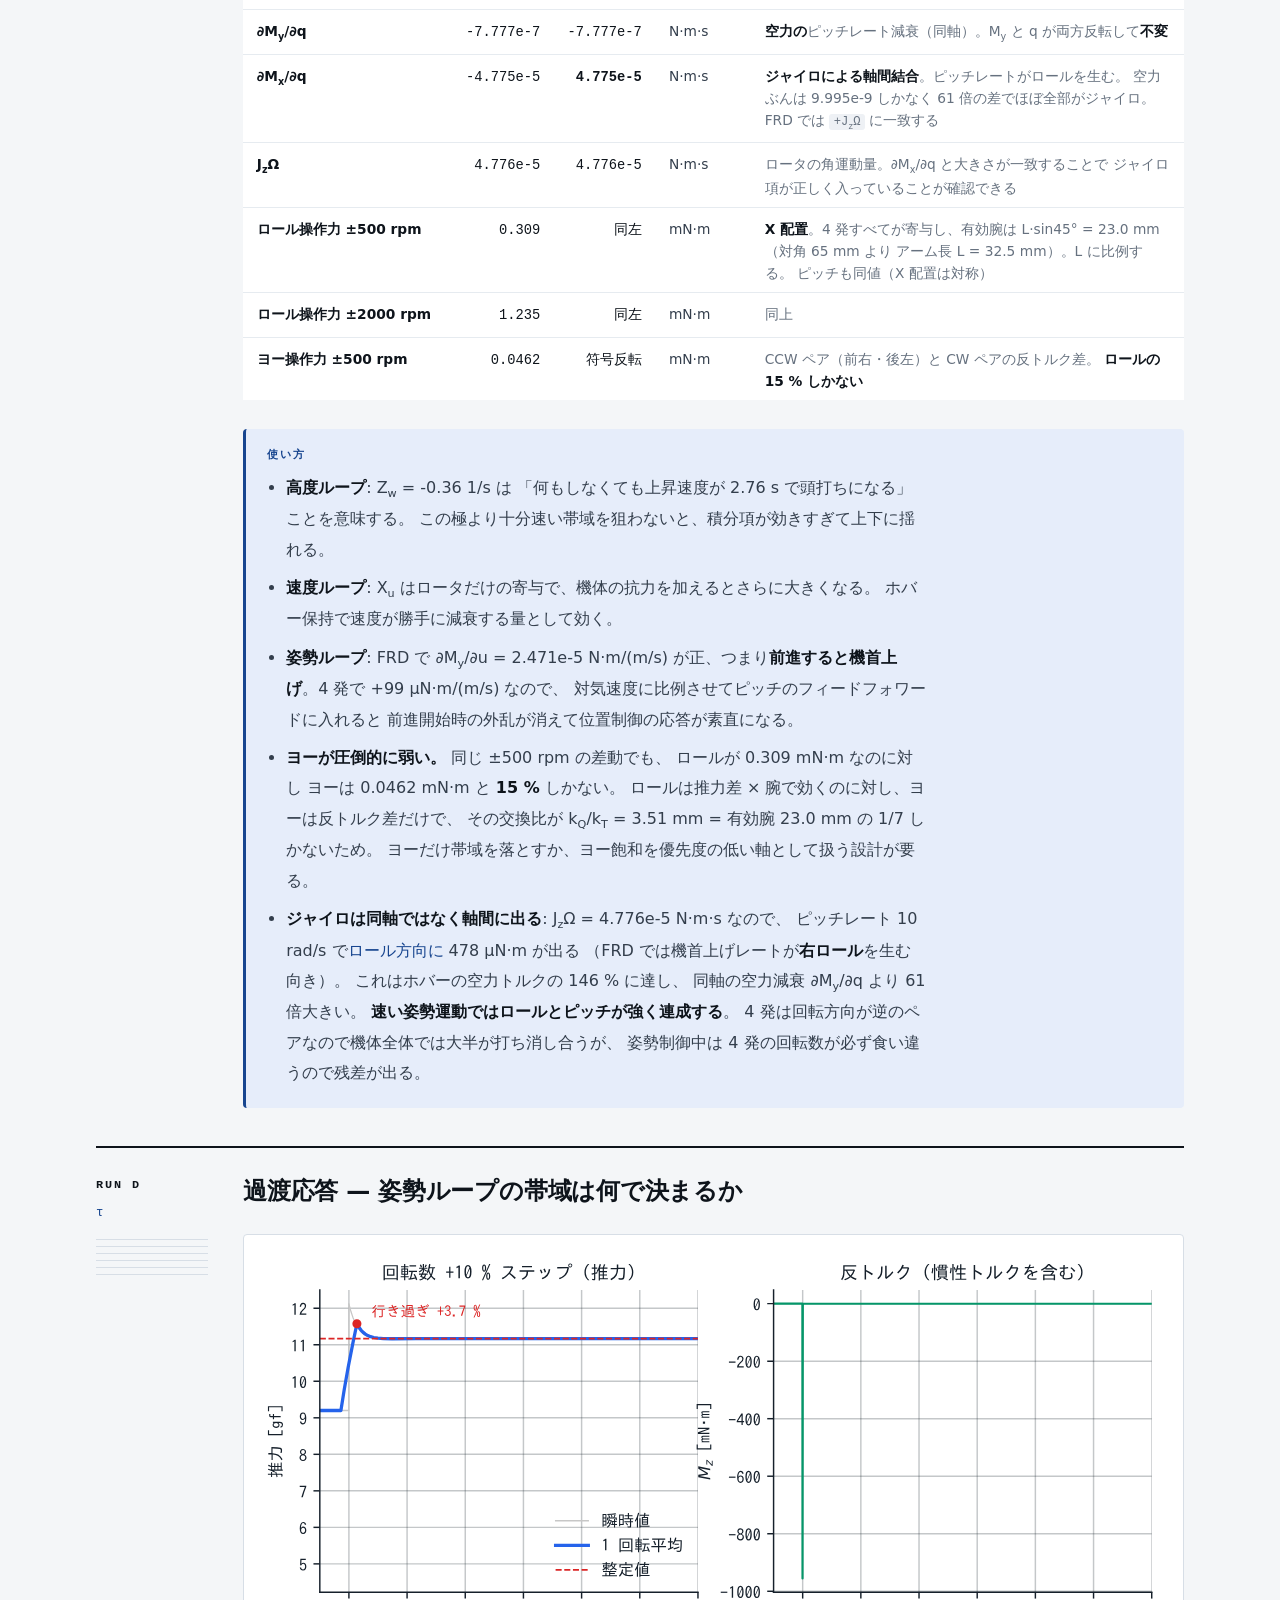
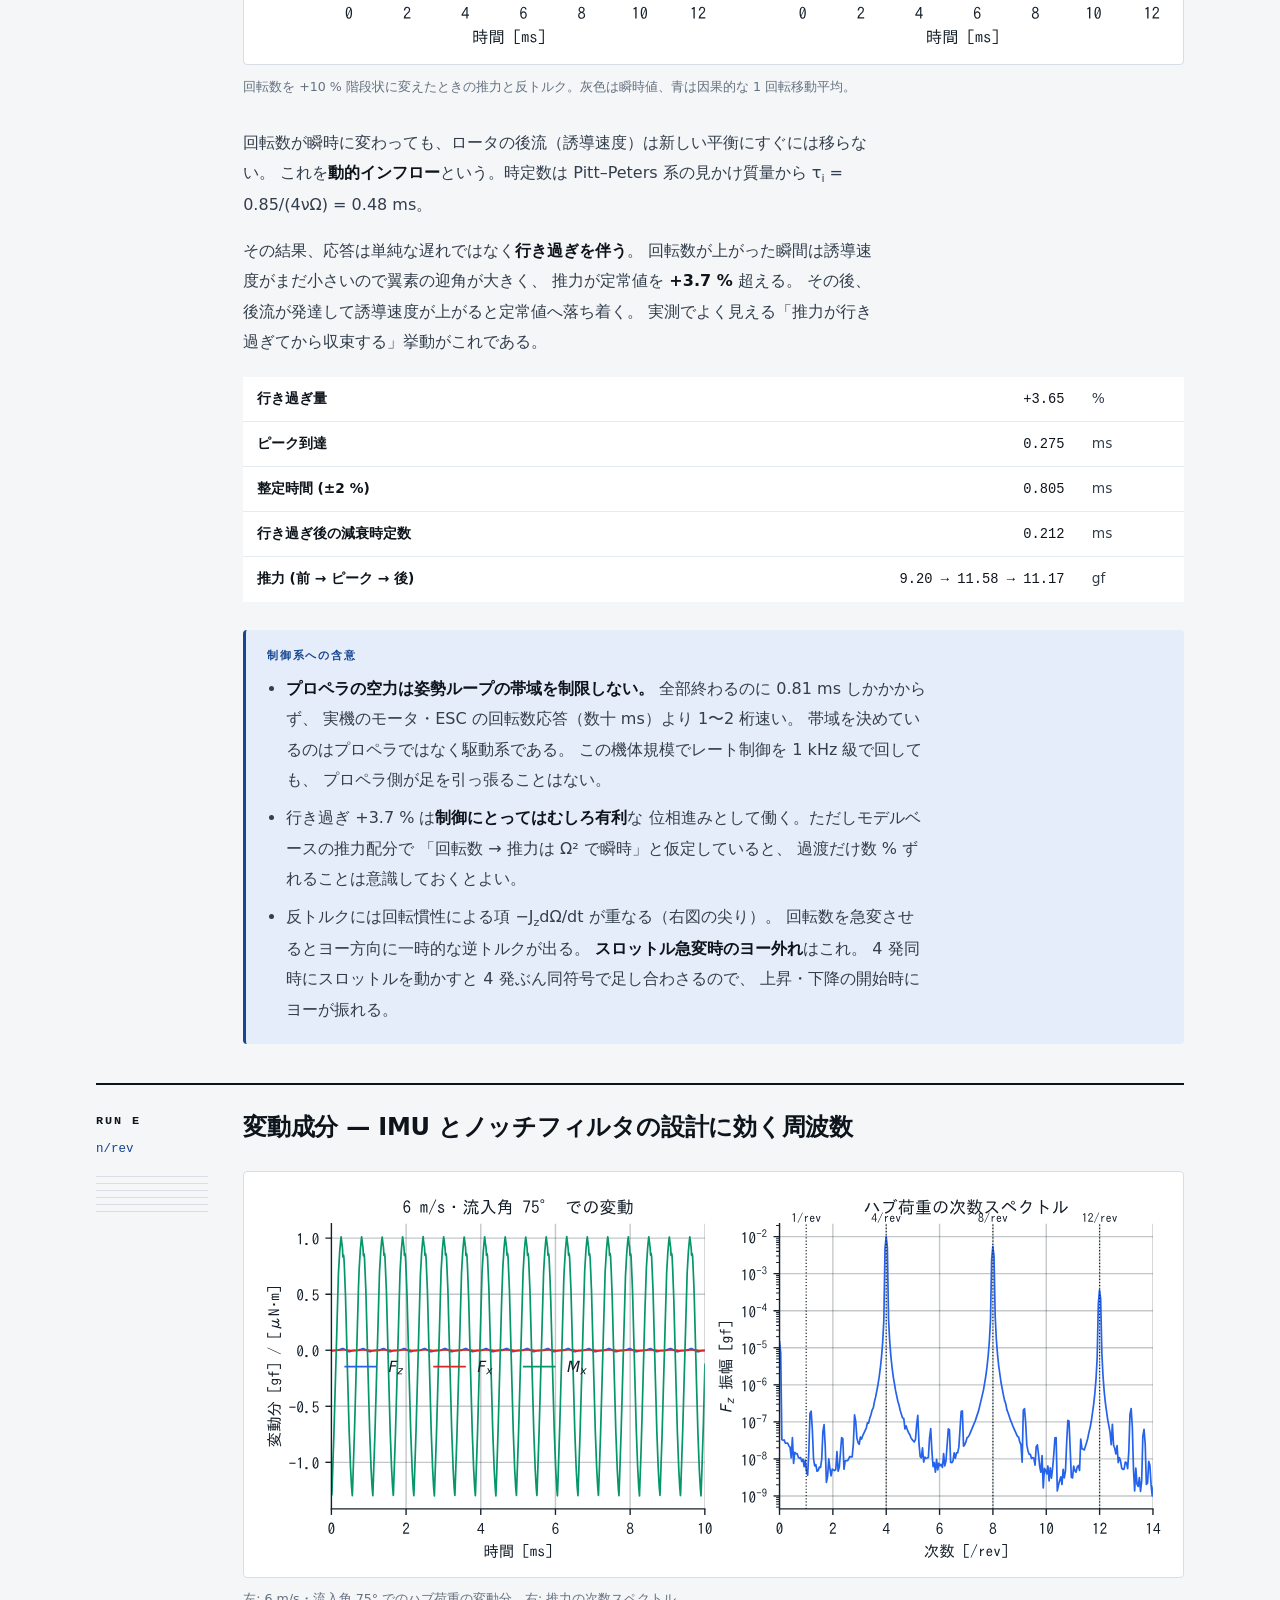
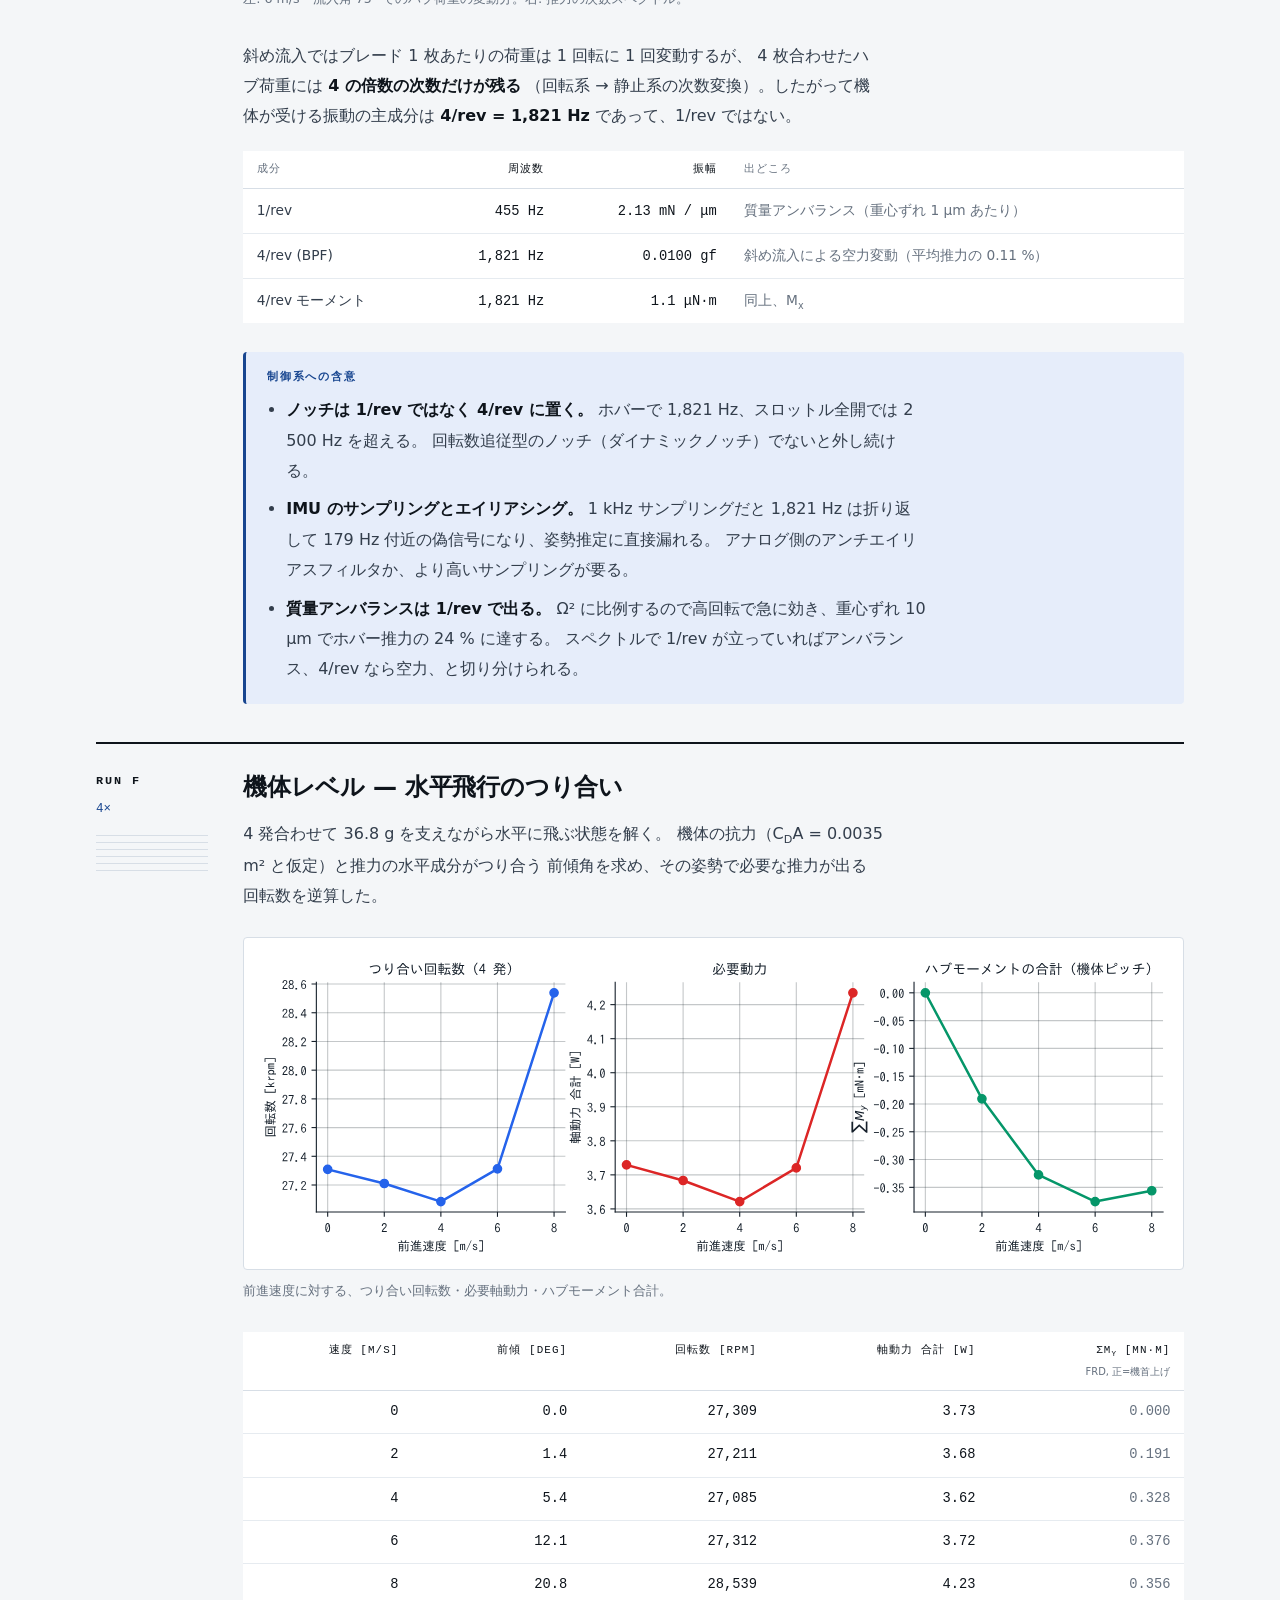
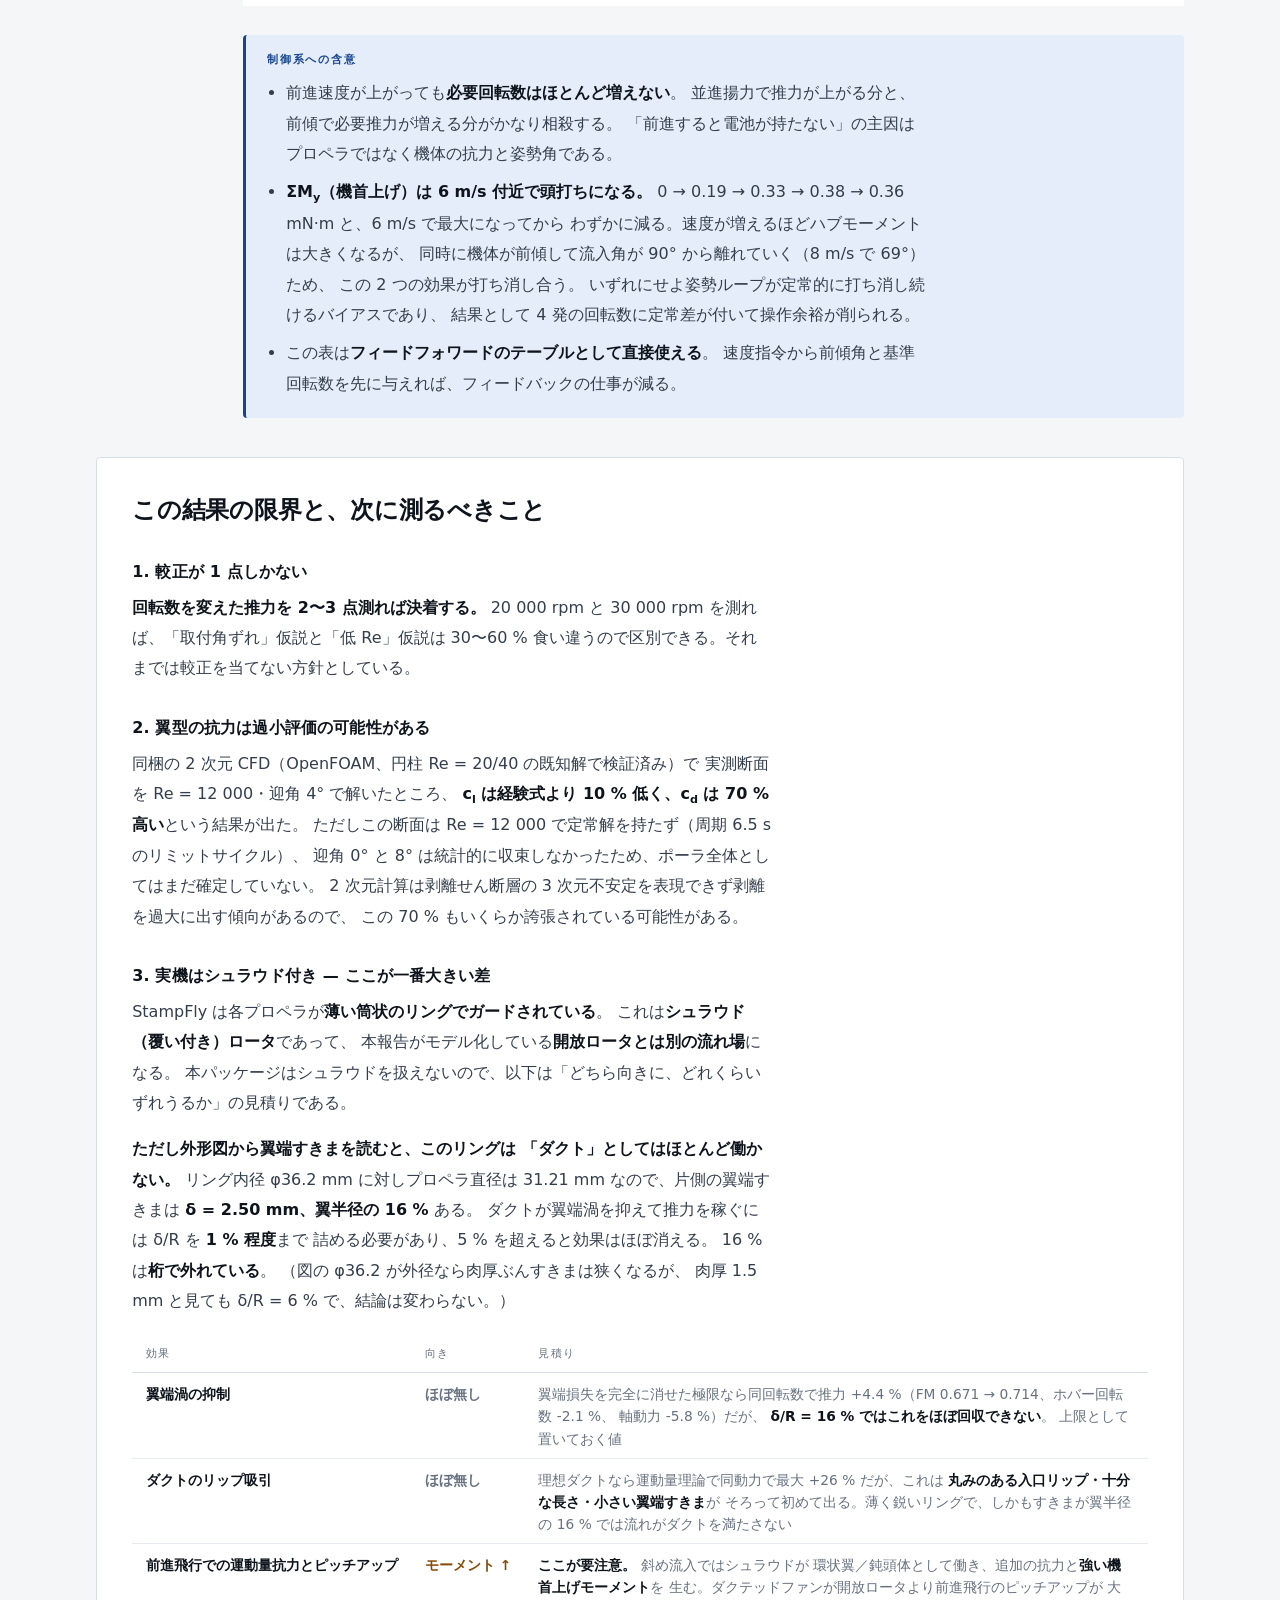
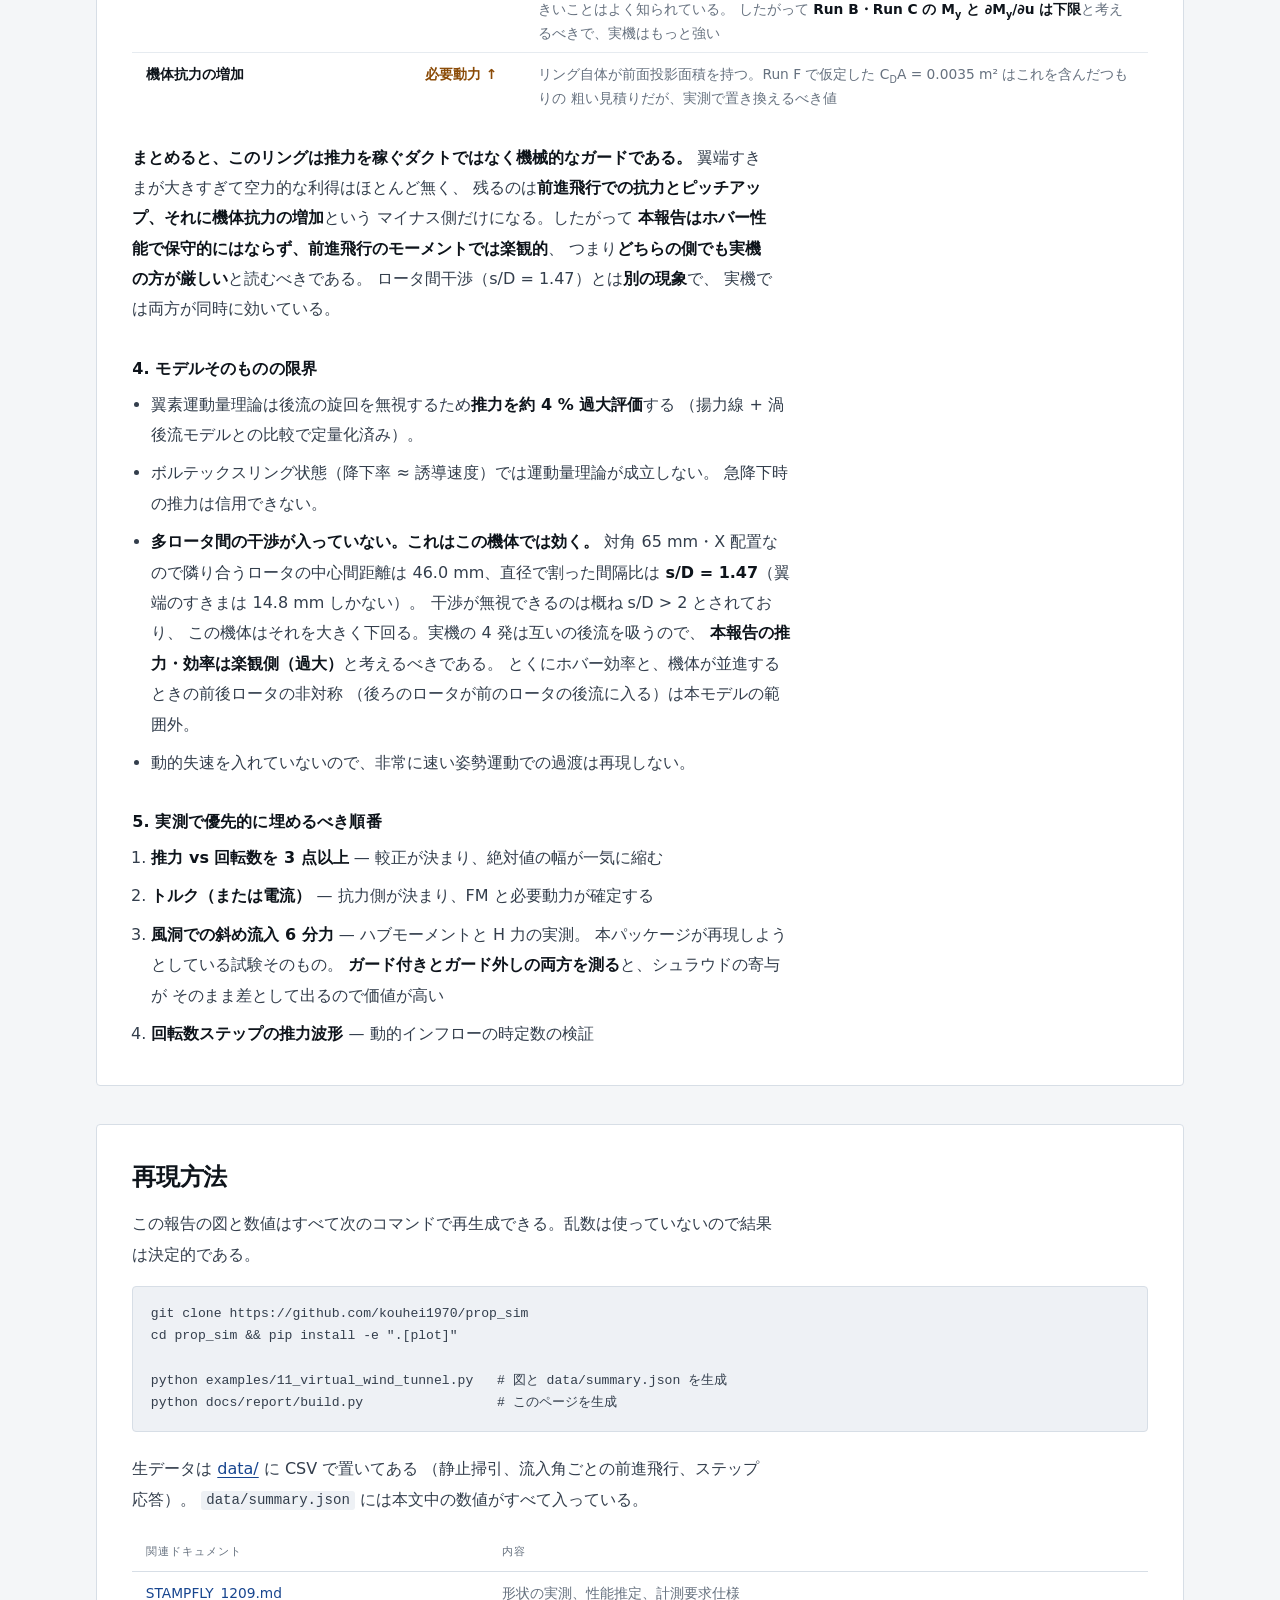
==== commit ca84ae95: "外形図から翼端すきまを読み、シュラウドの評価を訂正 外形図の φ36.2 (リング内径) と実測のプロペラ直径 31.21 mm から、 片側の翼端すきま δ = 2.50 mm = 翼半径の 16%" ====
--- a/docs/report/index.html
+++ b/docs/report/index.html
@@ -598,26 +598,38 @@
     本パッケージはシュラウドを扱えないので、以下は「どちら向きに、どれくらい
     ずれうるか」の見積りである。
   </p>
+  <p>
+    <strong>ただし外形図から翼端すきまを読むと、このリングは
+    「ダクト」としてはほとんど働かない。</strong>
+    リング内径 φ36.2 mm に対しプロペラ直径は
+    31.21 mm なので、片側の翼端すきまは
+    <strong>δ = 2.50 mm、翼半径の
+    16 %</strong> ある。
+    ダクトが翼端渦を抑えて推力を稼ぐには δ/R を <strong>1 % 程度</strong>まで
+    詰める必要があり、5 % を超えると効果はほぼ消える。
+    16 % は<strong>桁で外れている</strong>。
+    （図の φ36.2 が外径なら肉厚ぶんすきまは狭くなるが、
+    肉厚 1.5 mm と見ても δ/R = 6 % で、結論は変わらない。）
+  </p>
   <div class="table-scroll"><table class="data wide">
     <thead><tr><th>効果</th><th>向き</th><th>見積り</th></tr></thead>
     <tbody>
       <tr>
-        <th>翼端渦の抑制</th><td class="good">推力 ↑</td>
-        <td>翼端すきまが小さいほど翼端渦が回り込めなくなる。
-            Prandtl の翼端損失を切った極限で
-            <strong>同回転数で推力 +4.4 %</strong>、
-            FM 0.671 → 0.714、
-            ホバー回転数 -2.1 %、
-            軸動力 -5.8 %。
-            実際のガードはすきまが有限なのでこの<strong>一部しか回収できない</strong></td>
+        <th>翼端渦の抑制</th><td class="muted-cell">ほぼ無し</td>
+        <td>翼端損失を完全に消せた極限なら同回転数で推力
+            +4.4 %（FM 0.671 →
+            0.714、ホバー回転数 -2.1 %、
+            軸動力 -5.8 %）だが、
+            <strong>δ/R = 16 % ではこれをほぼ回収できない</strong>。
+            上限として置いておく値</td>
       </tr>
       <tr>
-        <th>ダクトのリップ吸引</th><td class="good">推力 ↑</td>
-        <td>入口リップまわりの負圧が推力を生む。理想ダクト（流れが収縮せず
-            ダクトを満たす）なら運動量理論で<strong>同動力で最大
-            +26 %</strong>。
-            ただしこれは<strong>丸みのある入口リップと十分な長さ</strong>が要る。
-            薄く鋭いリングでは入口で剥離して有効出口面積が縮み、効果は大きく落ちる</td>
+        <th>ダクトのリップ吸引</th><td class="muted-cell">ほぼ無し</td>
+        <td>理想ダクトなら運動量理論で同動力で最大
+            +26 % だが、これは
+            <strong>丸みのある入口リップ・十分な長さ・小さい翼端すきま</strong>が
+            そろって初めて出る。薄く鋭いリングで、しかもすきまが翼半径の
+            16 % では流れがダクトを満たさない</td>
       </tr>
       <tr>
         <th>前進飛行での運動量抗力とピッチアップ</th><td class="bad">モーメント ↑</td>
@@ -637,10 +649,12 @@
     </tbody>
   </table></div>
   <p>
-    <strong>効果が逆向きなので、単一の補正係数では直せない。</strong>
-    ホバー性能（Run A, D）はシュラウドで<strong>良くなる</strong>側なので
-    本報告は保守的、前進飛行のモーメント（Run B, C, F）は
-    <strong>悪くなる</strong>側なので本報告は楽観的、と読むのが正しい。
+    <strong>まとめると、このリングは推力を稼ぐダクトではなく機械的なガードである。</strong>
+    翼端すきまが大きすぎて空力的な利得はほとんど無く、
+    残るのは<strong>前進飛行での抗力とピッチアップ、それに機体抗力の増加</strong>という
+    マイナス側だけになる。したがって
+    <strong>本報告はホバー性能で保守的にはならず、前進飛行のモーメントでは楽観的</strong>、
+    つまり<strong>どちらの側でも実機の方が厳しい</strong>と読むべきである。
     ロータ間干渉（s/D = 1.47）とは<strong>別の現象</strong>で、
     実機では両方が同時に効いている。
   </p>
--- a/docs/report/style.css
+++ b/docs/report/style.css
@@ -312,3 +312,4 @@
 
 table.data td.good { color: var(--accent); font-weight: 600; white-space: nowrap; }
 table.data td.bad  { color: var(--warn);   font-weight: 600; white-space: nowrap; }
+table.data td.muted-cell { color: var(--muted); font-weight: 600; white-space: nowrap; }
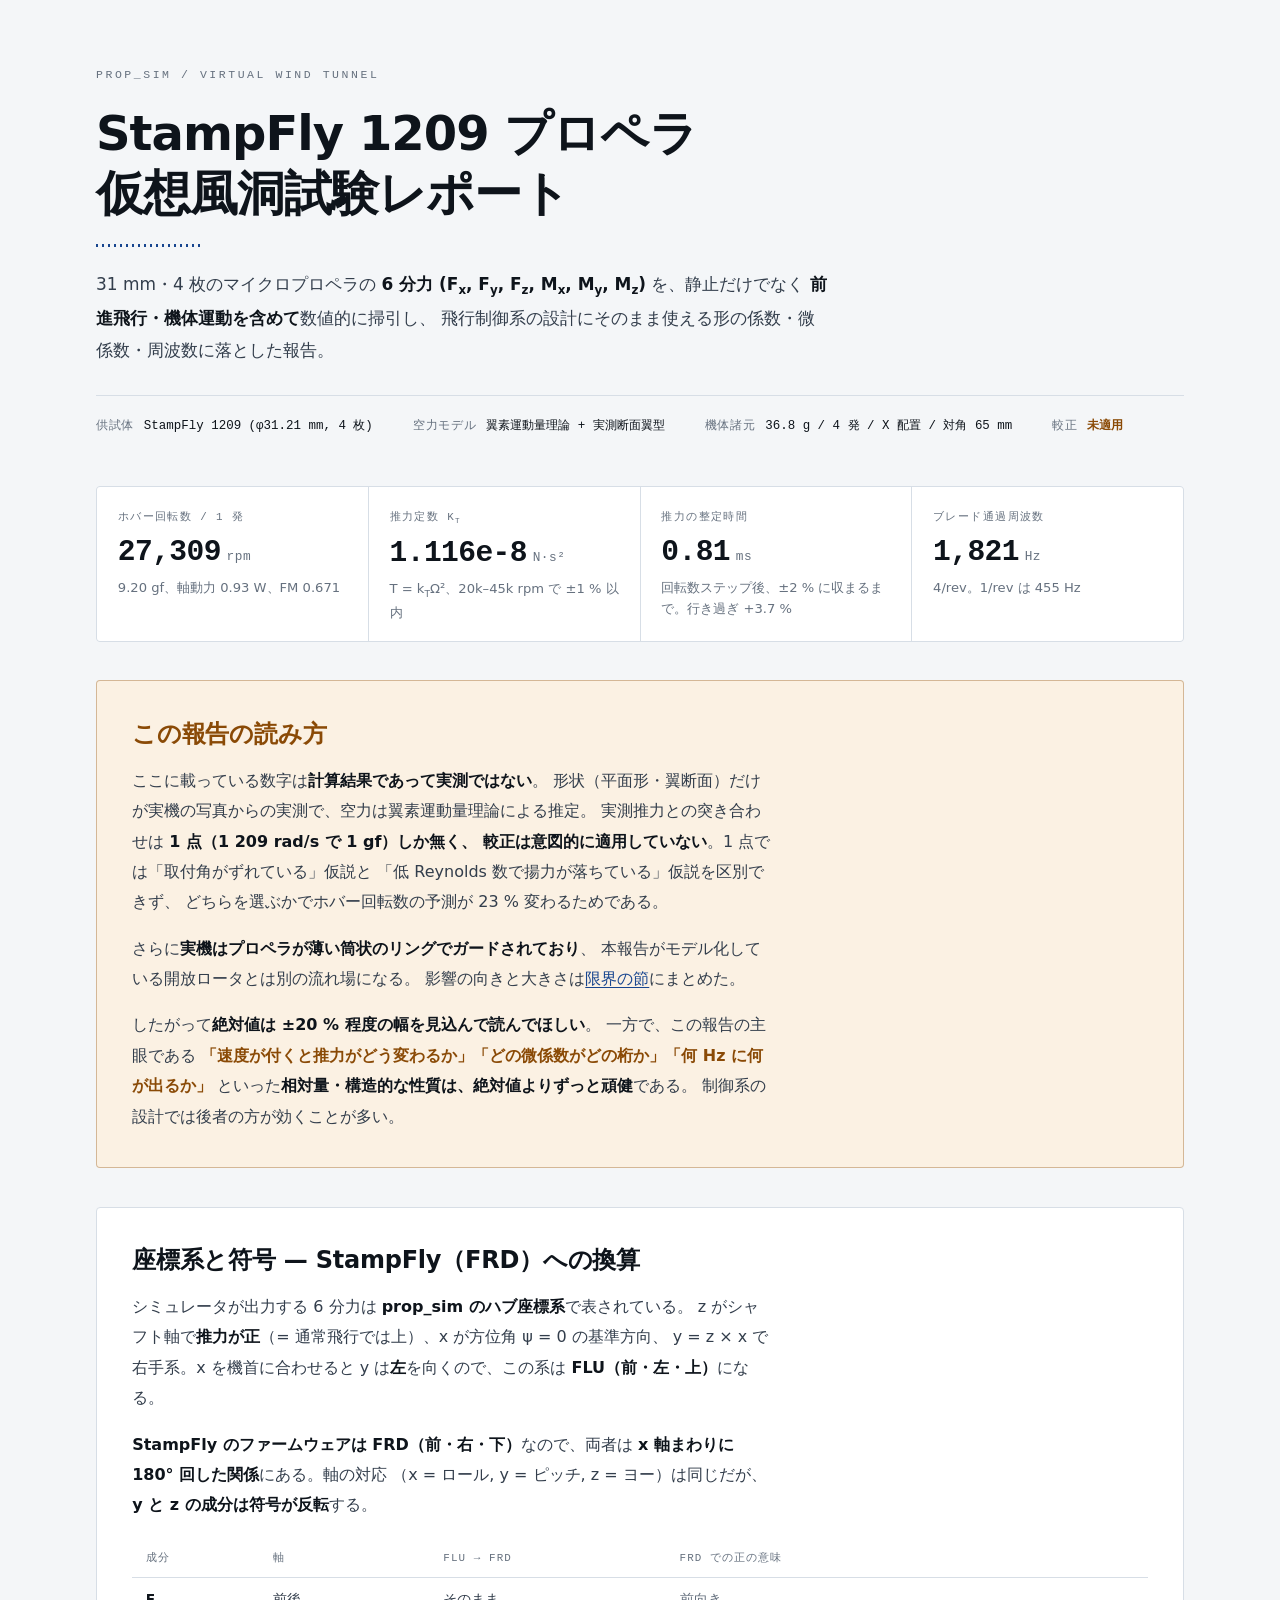
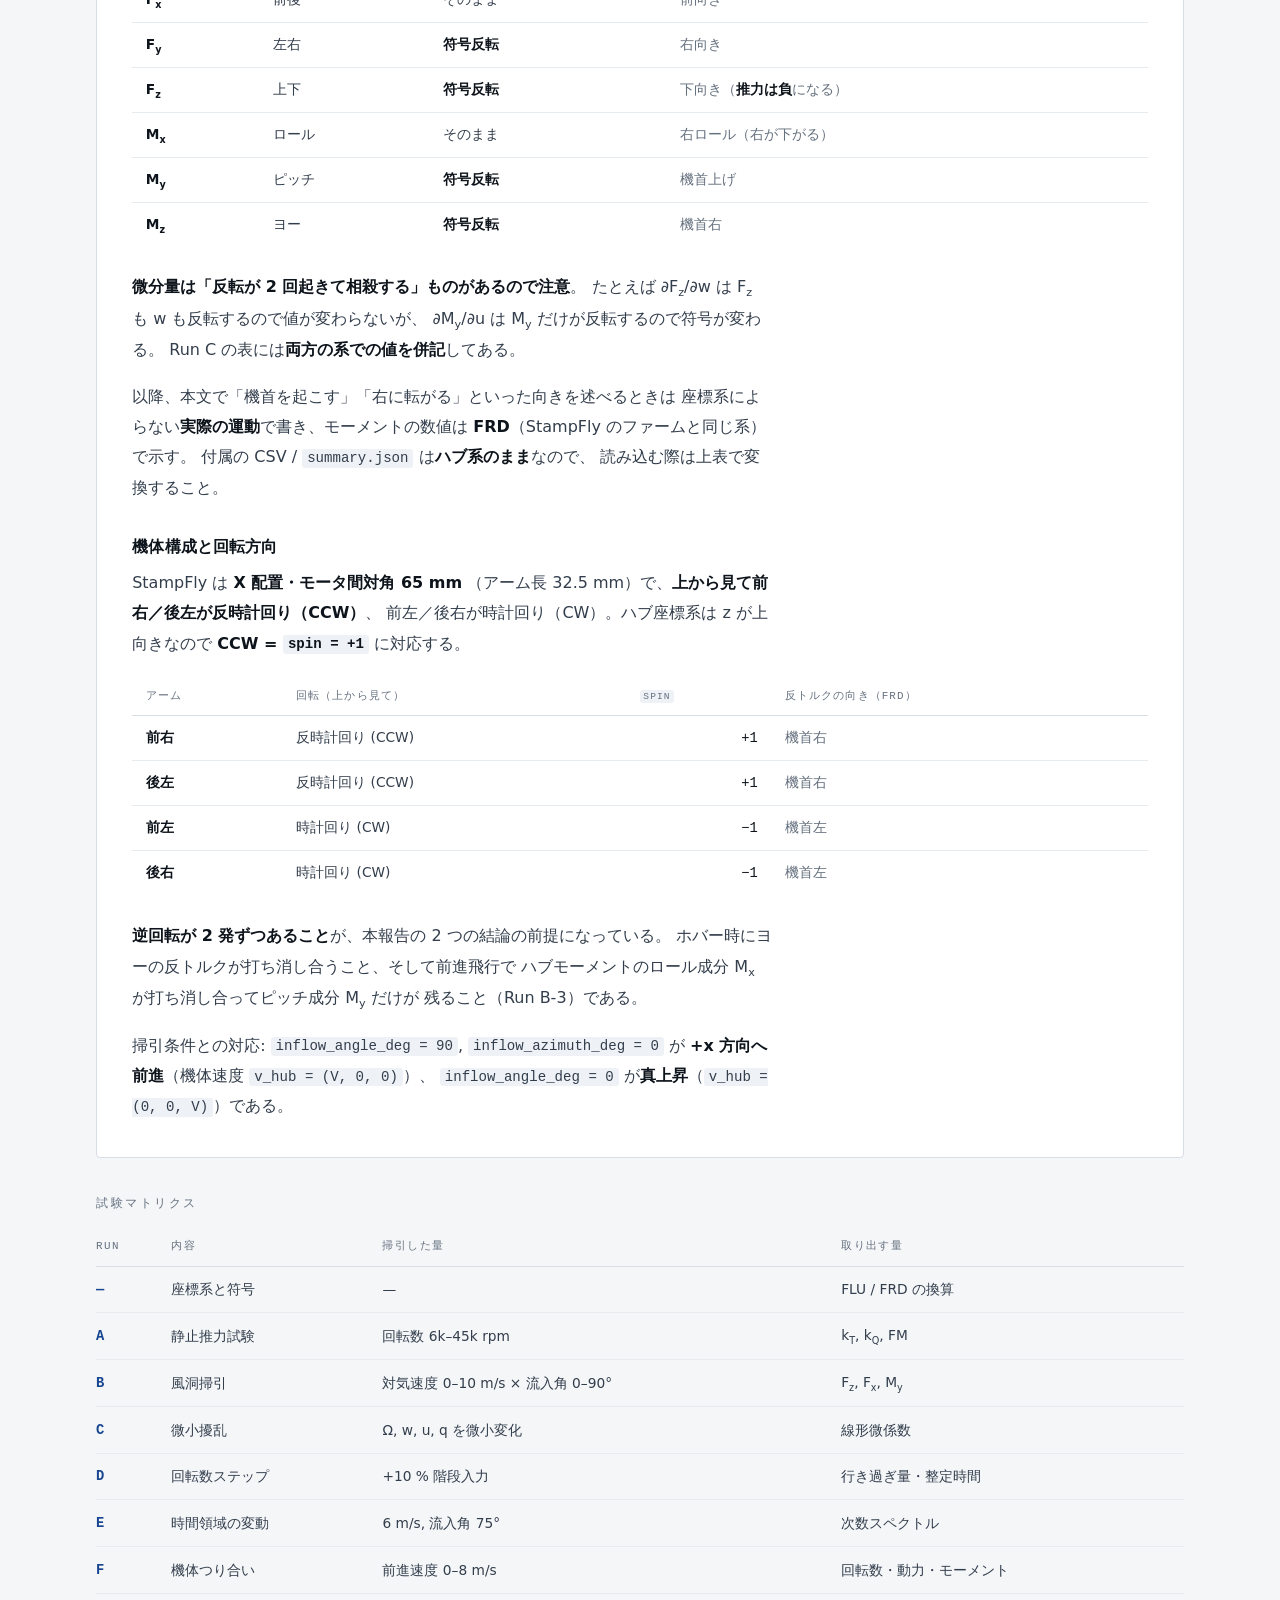
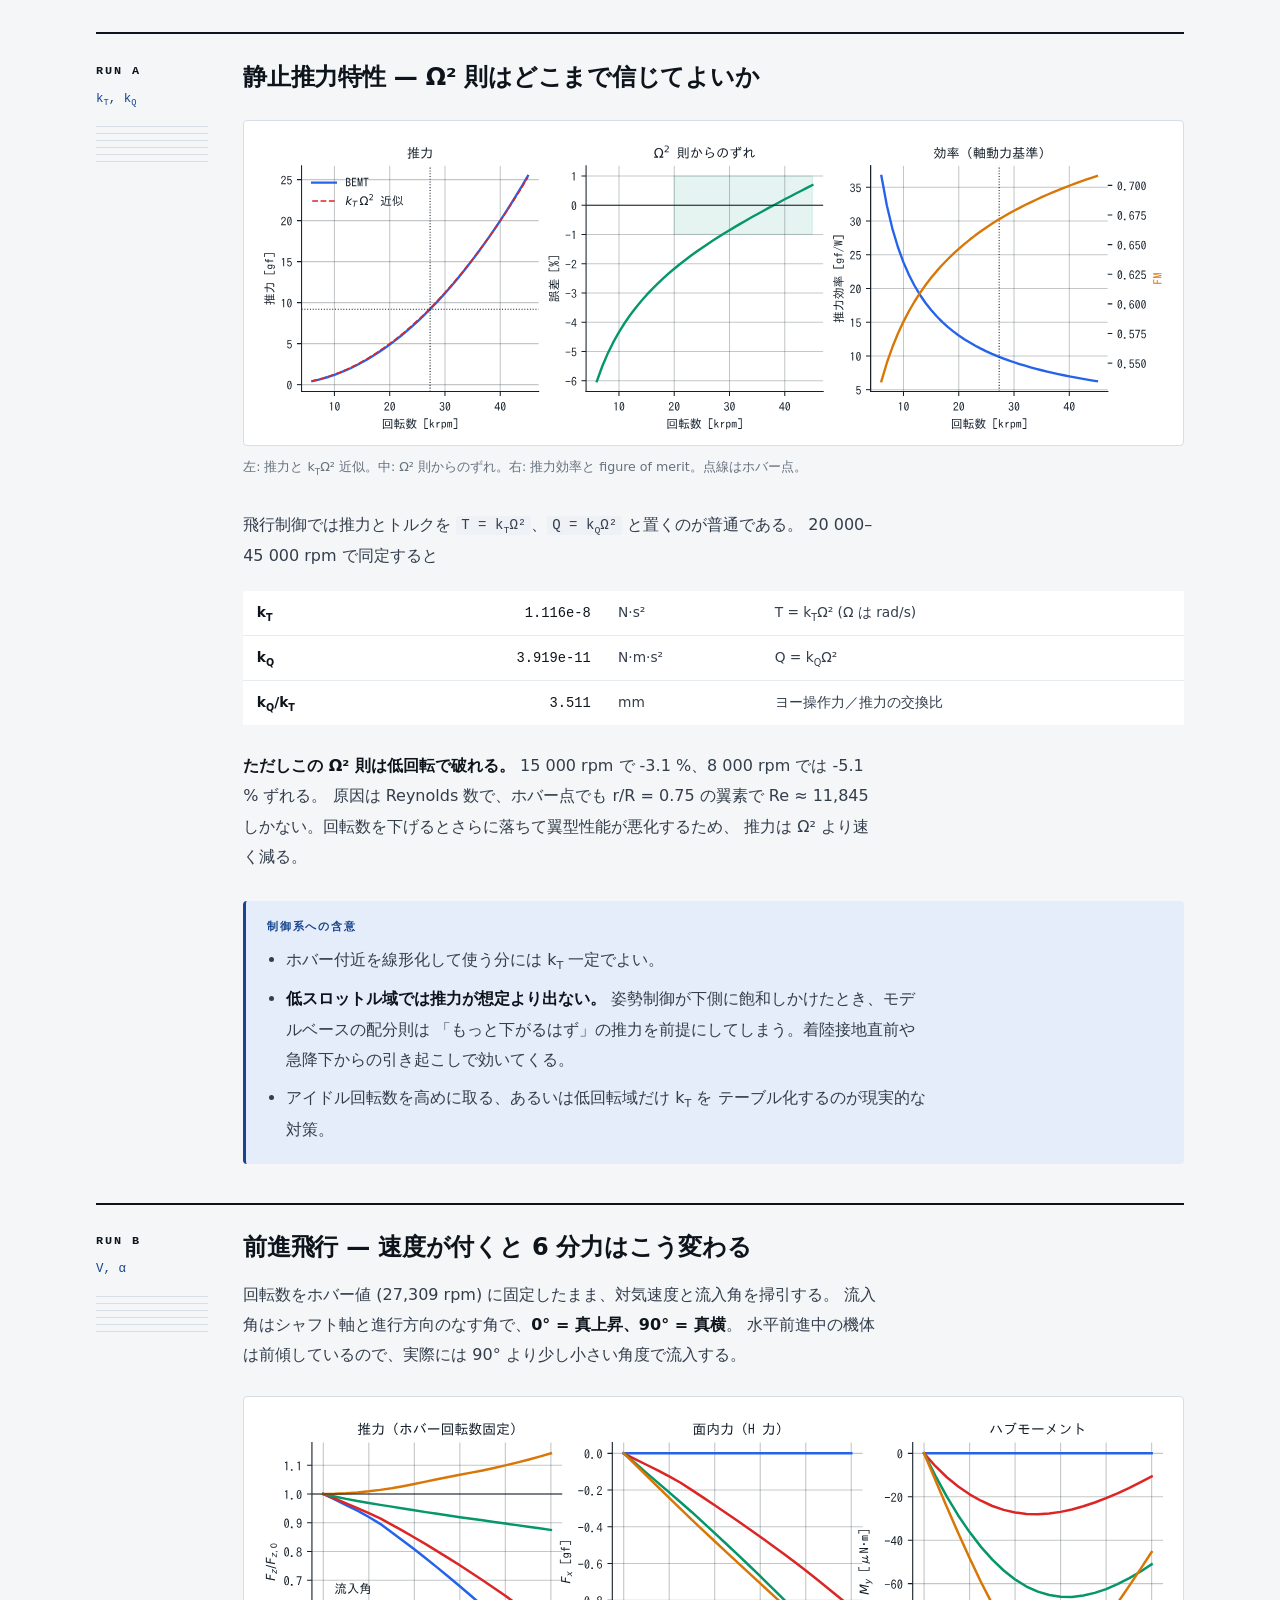
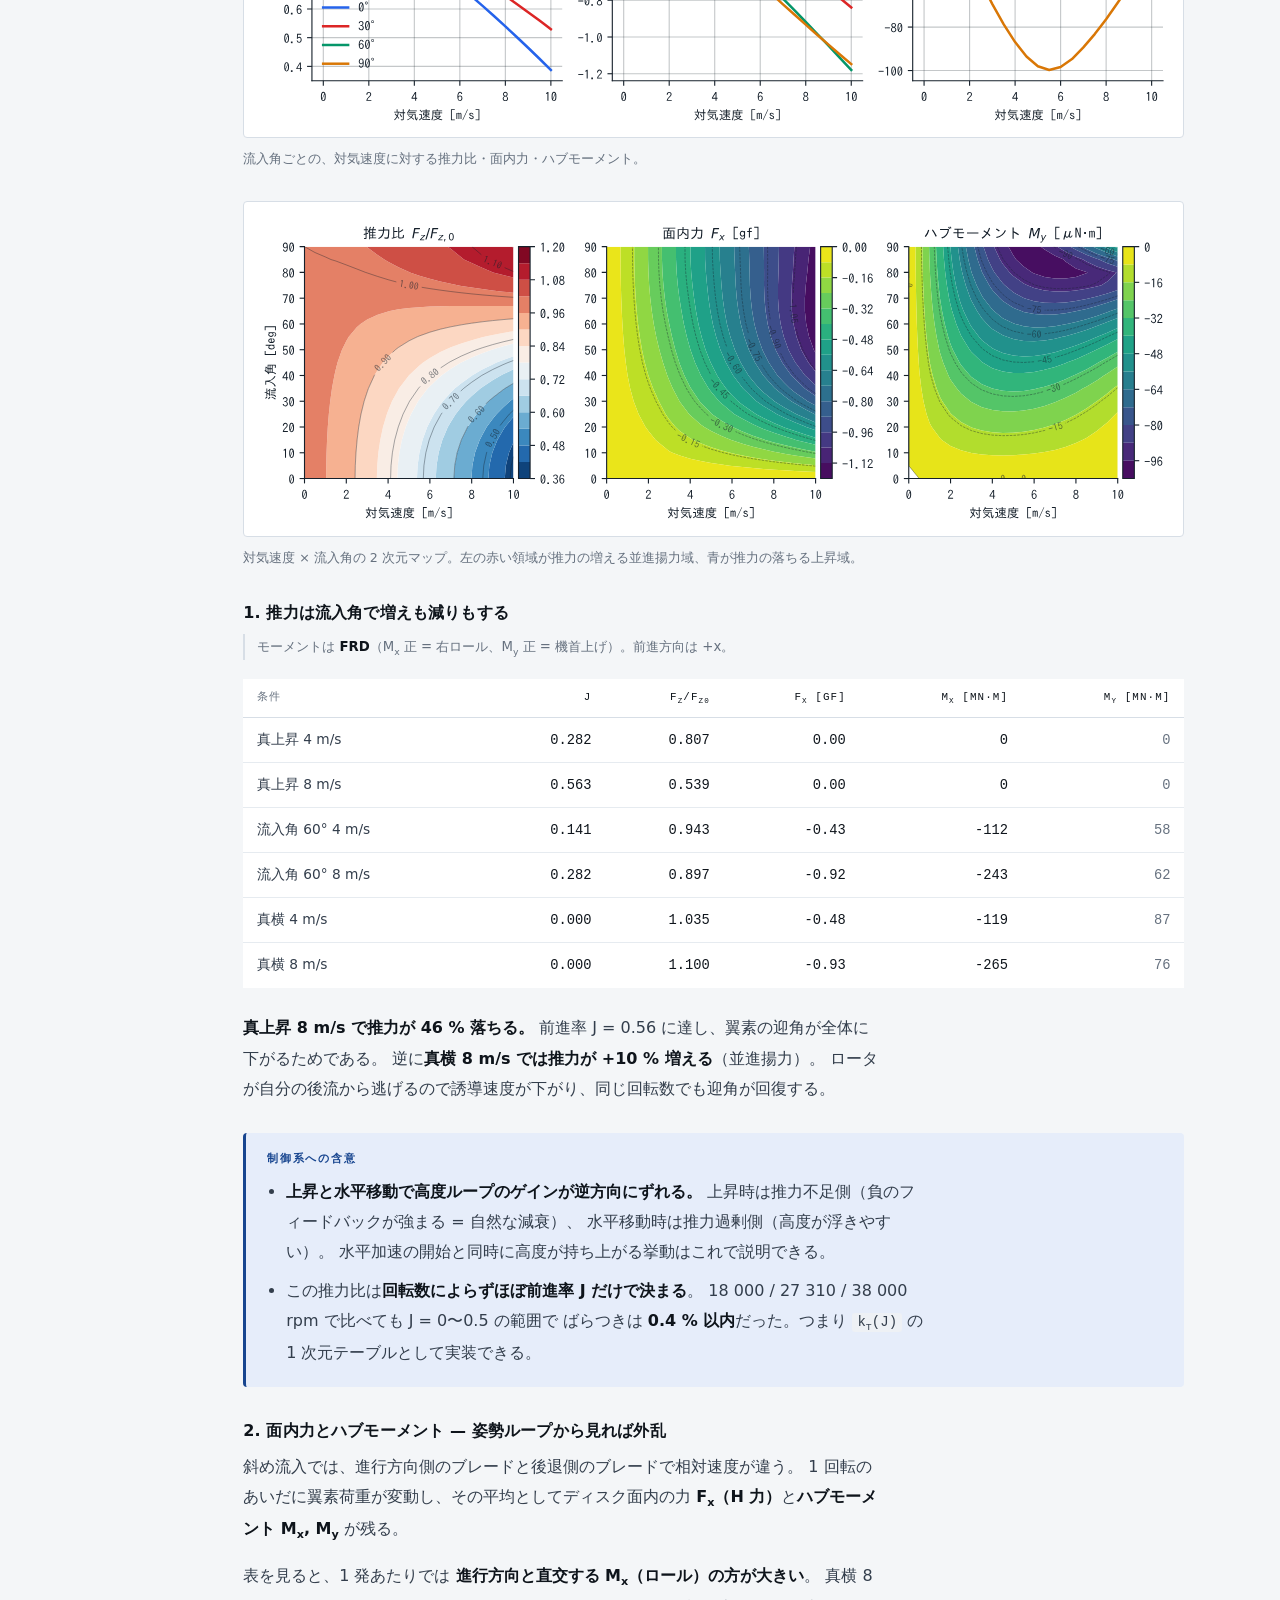
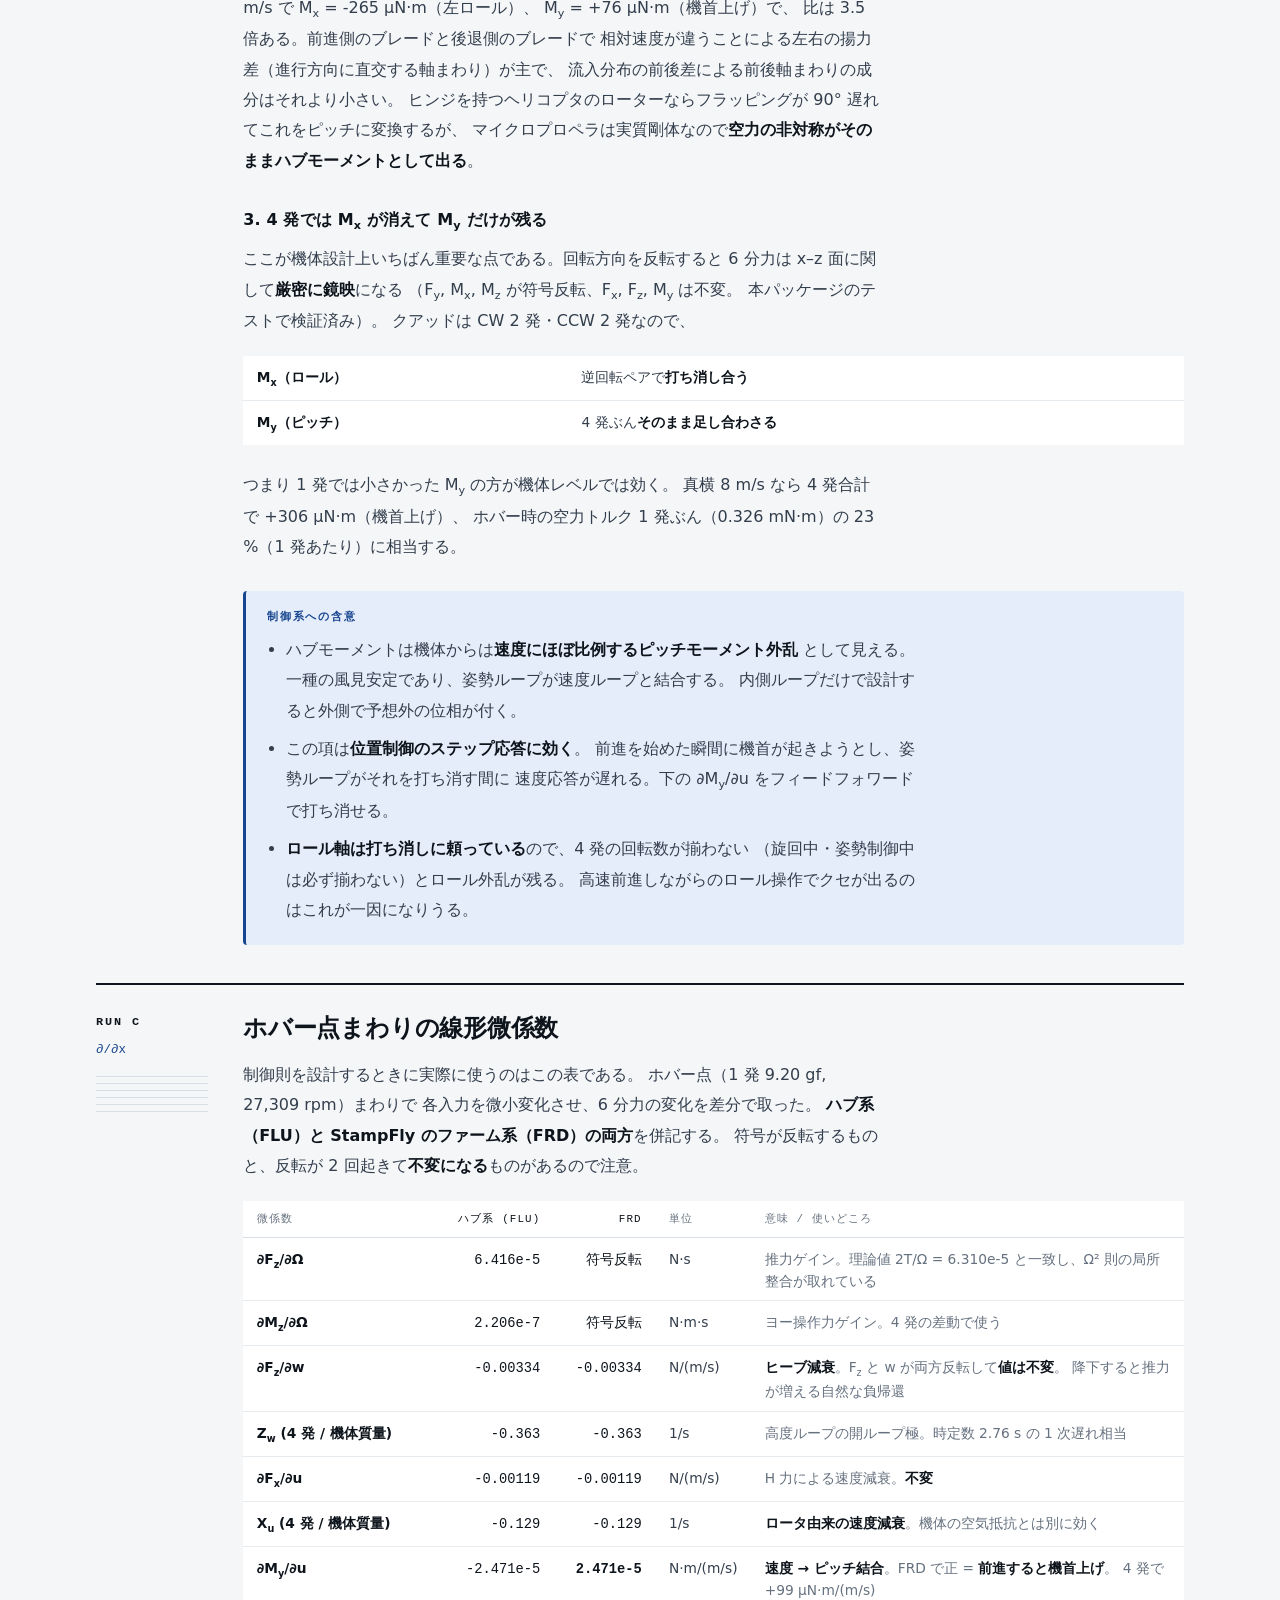
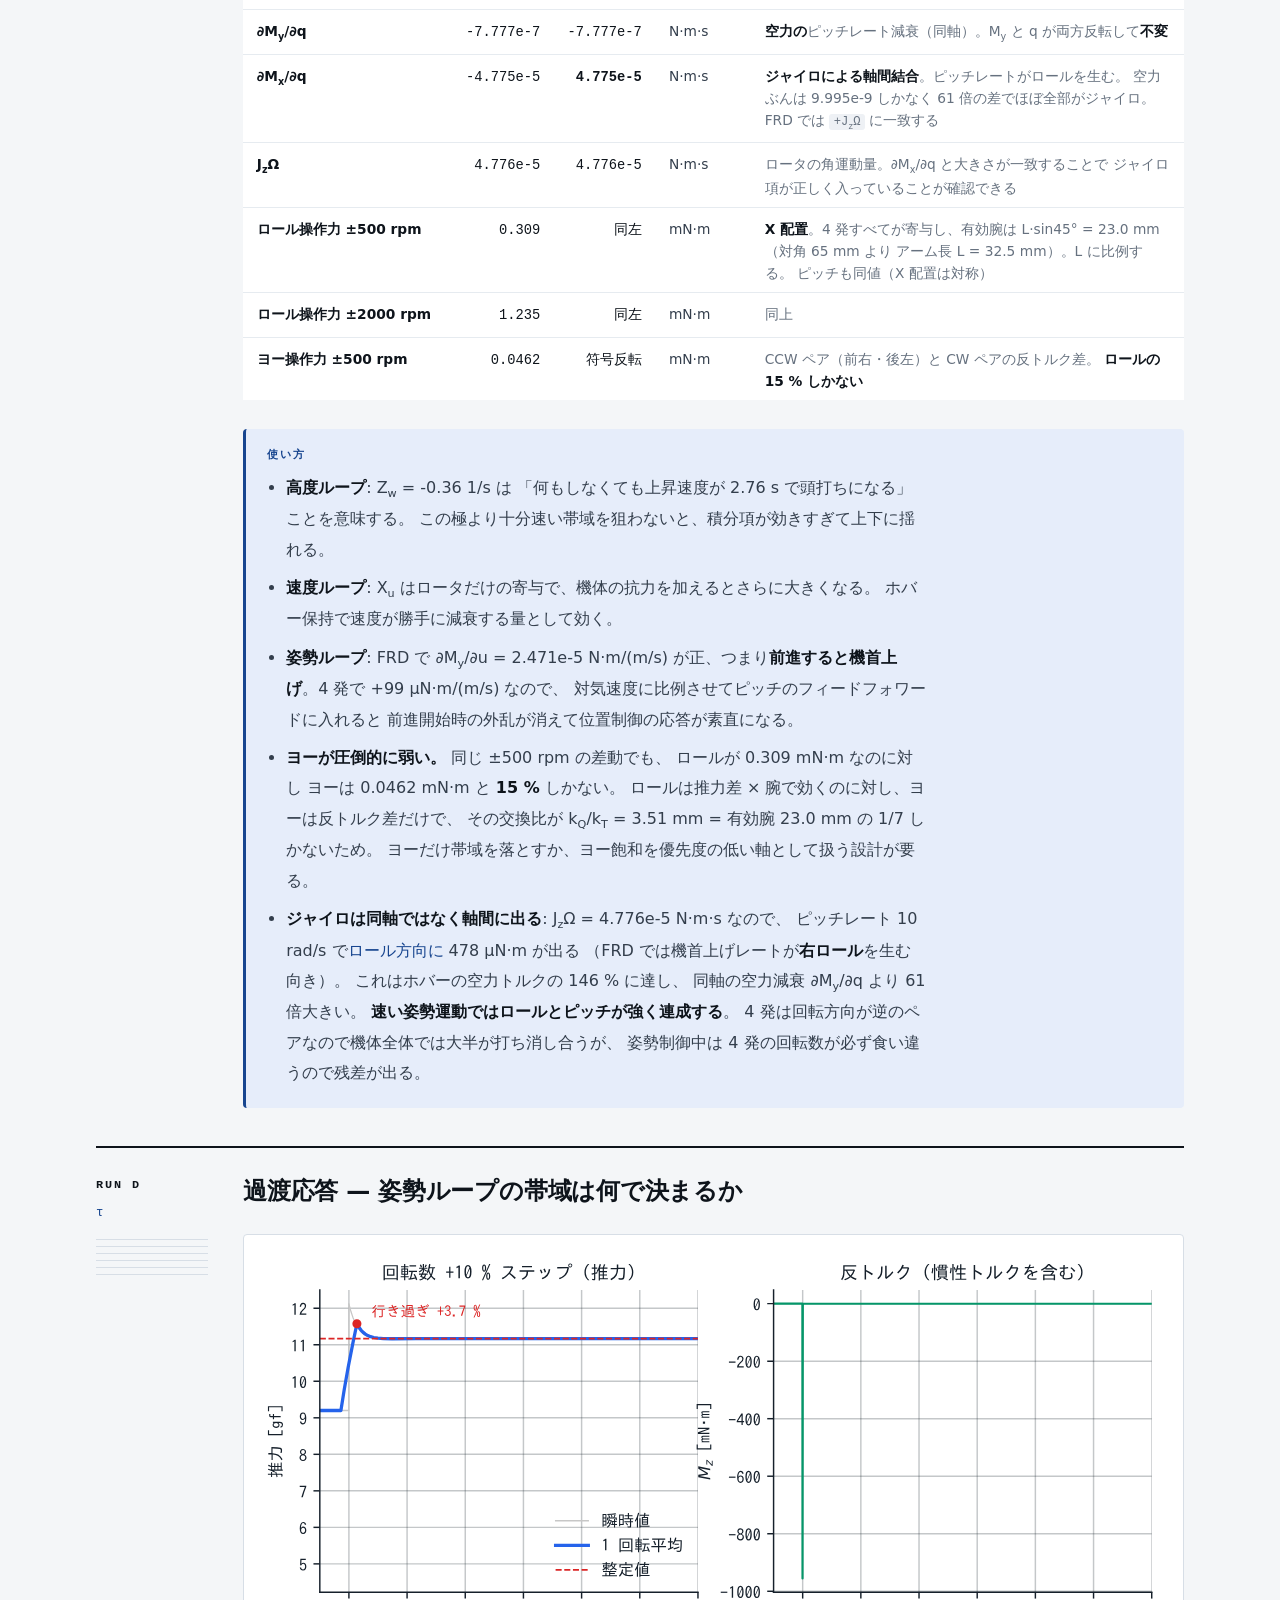
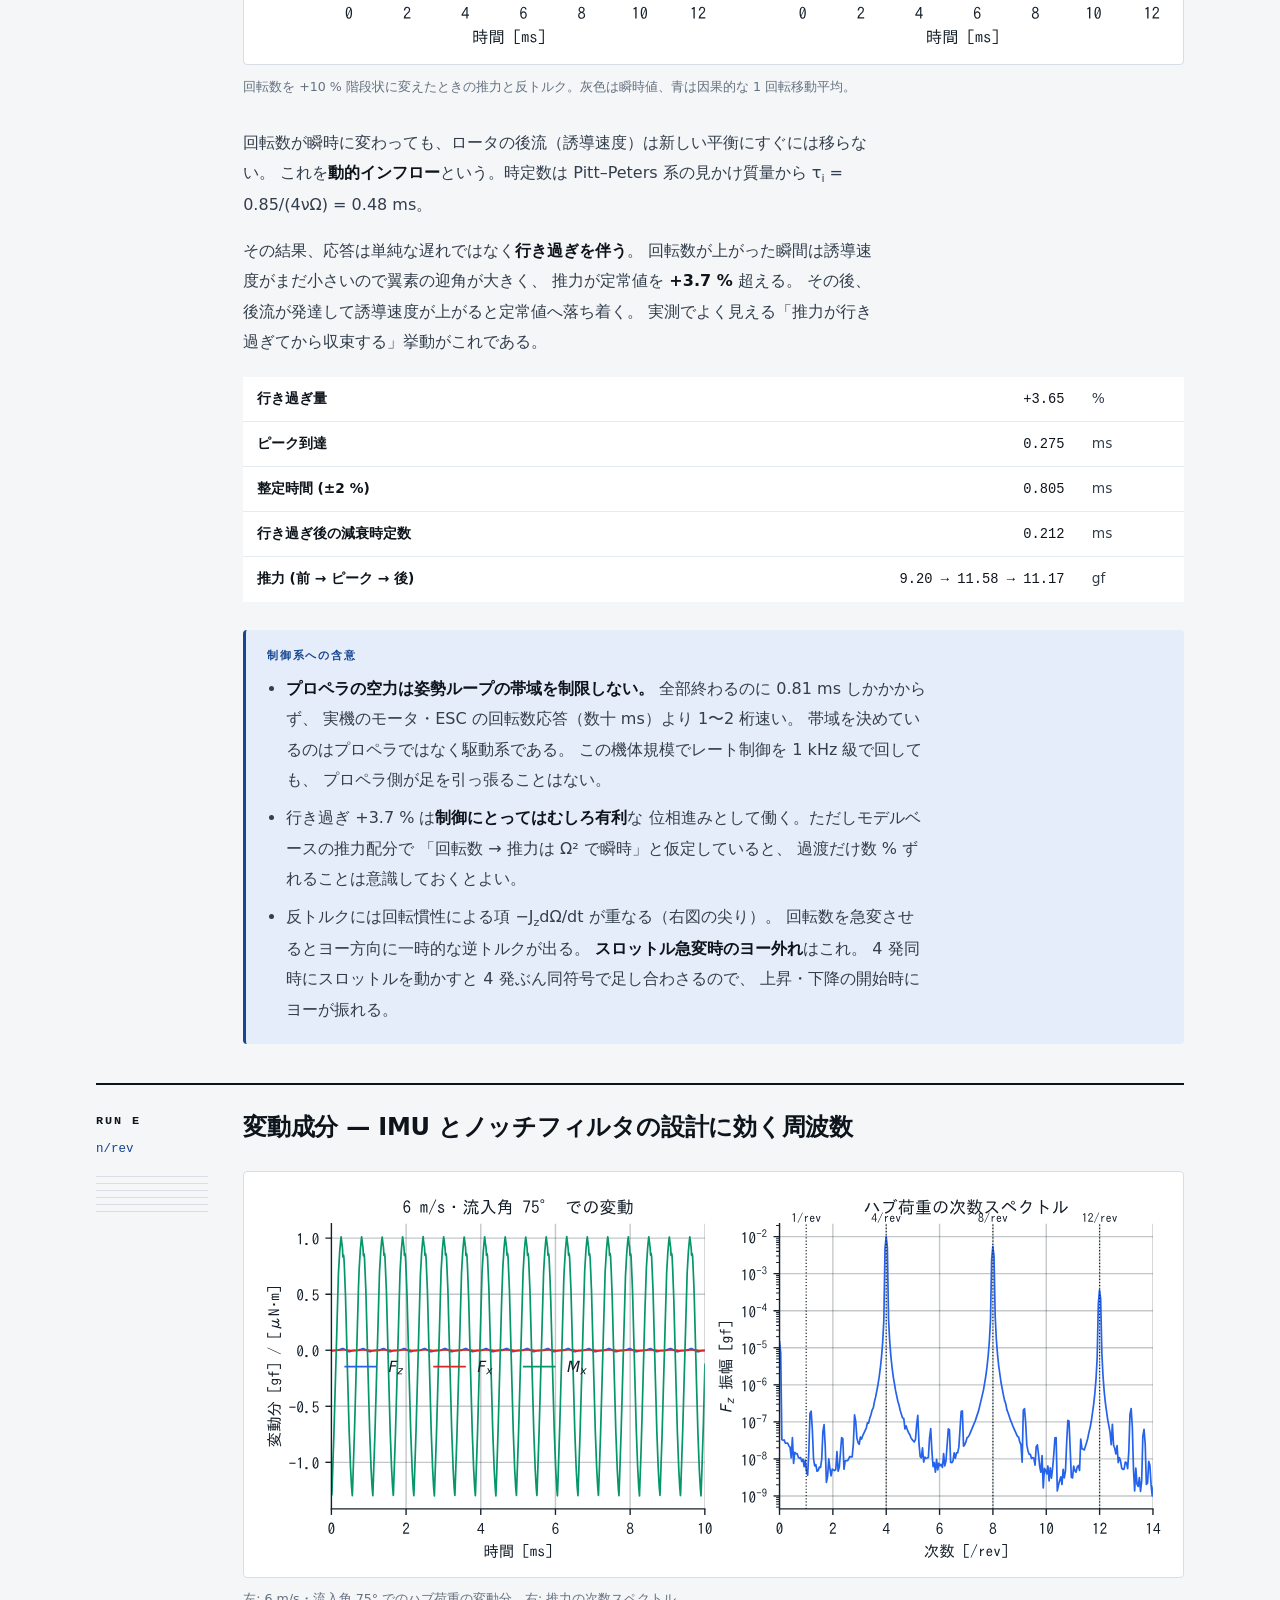
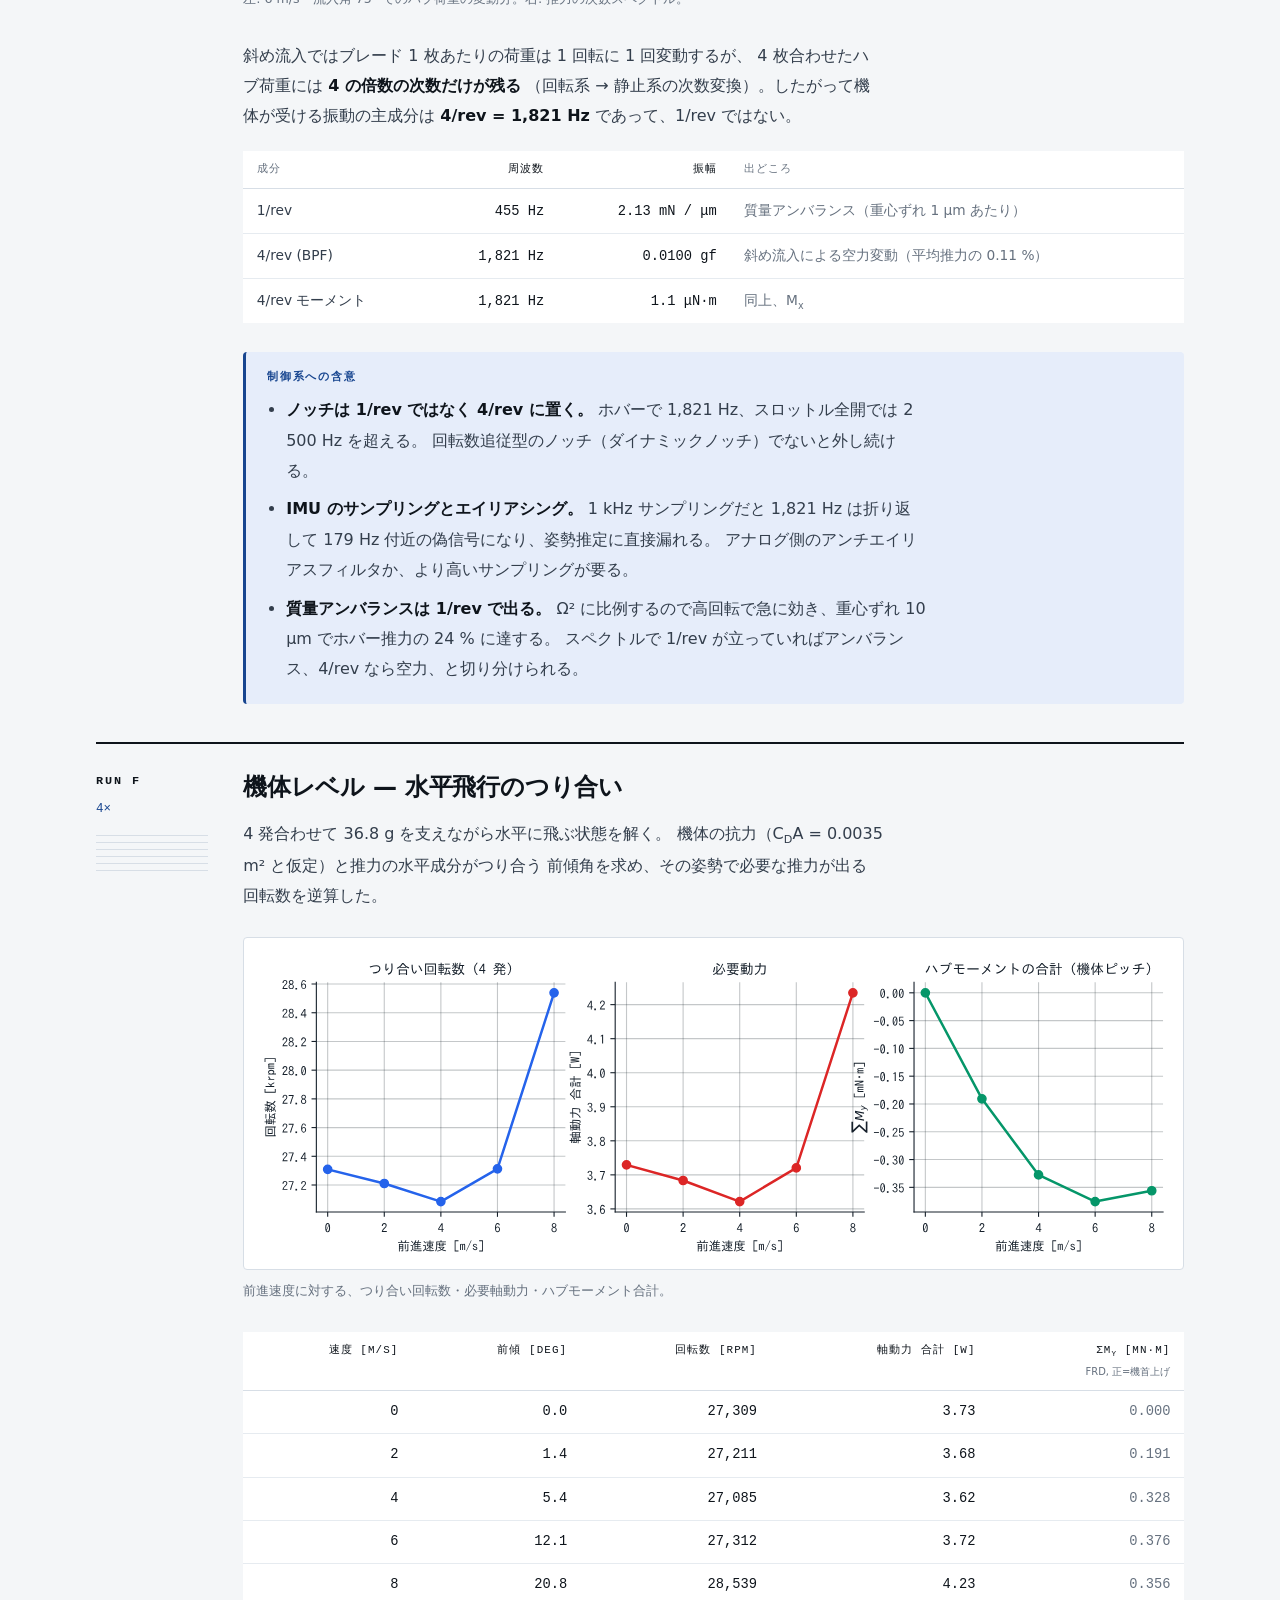
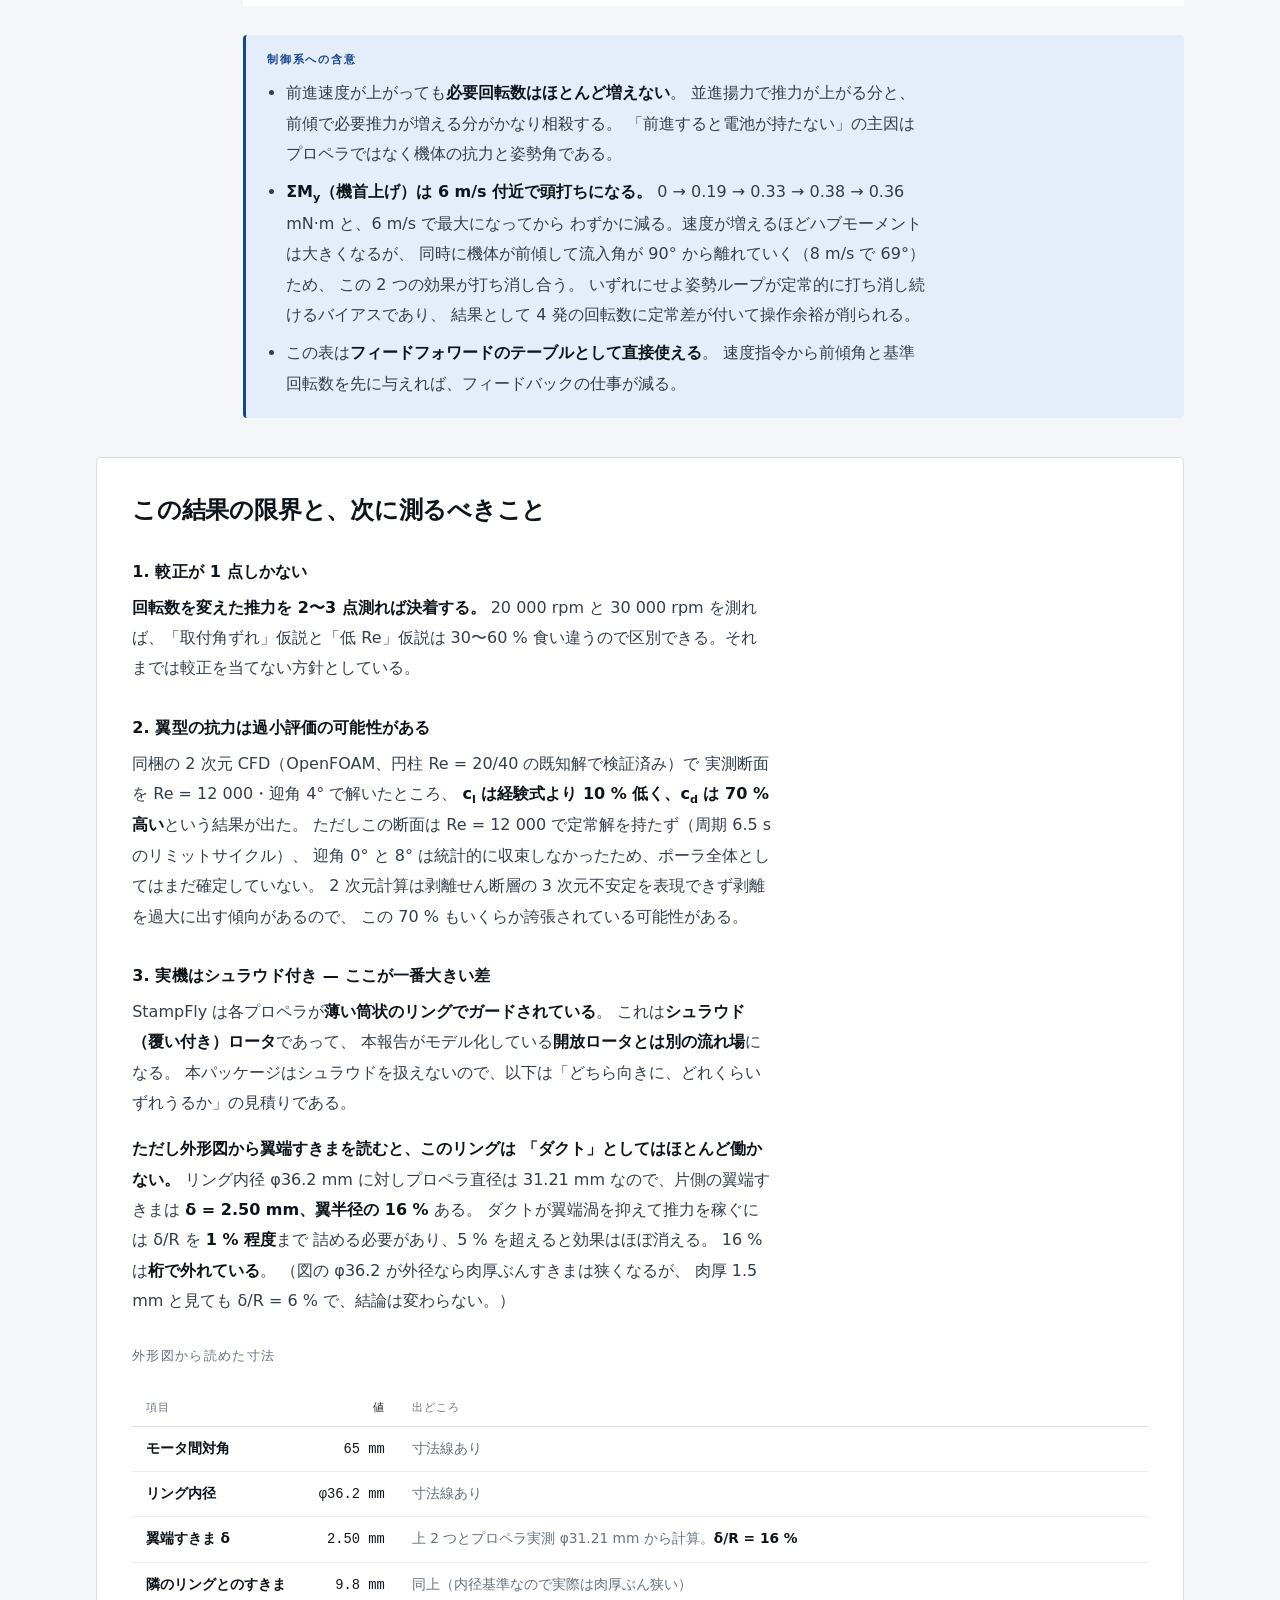
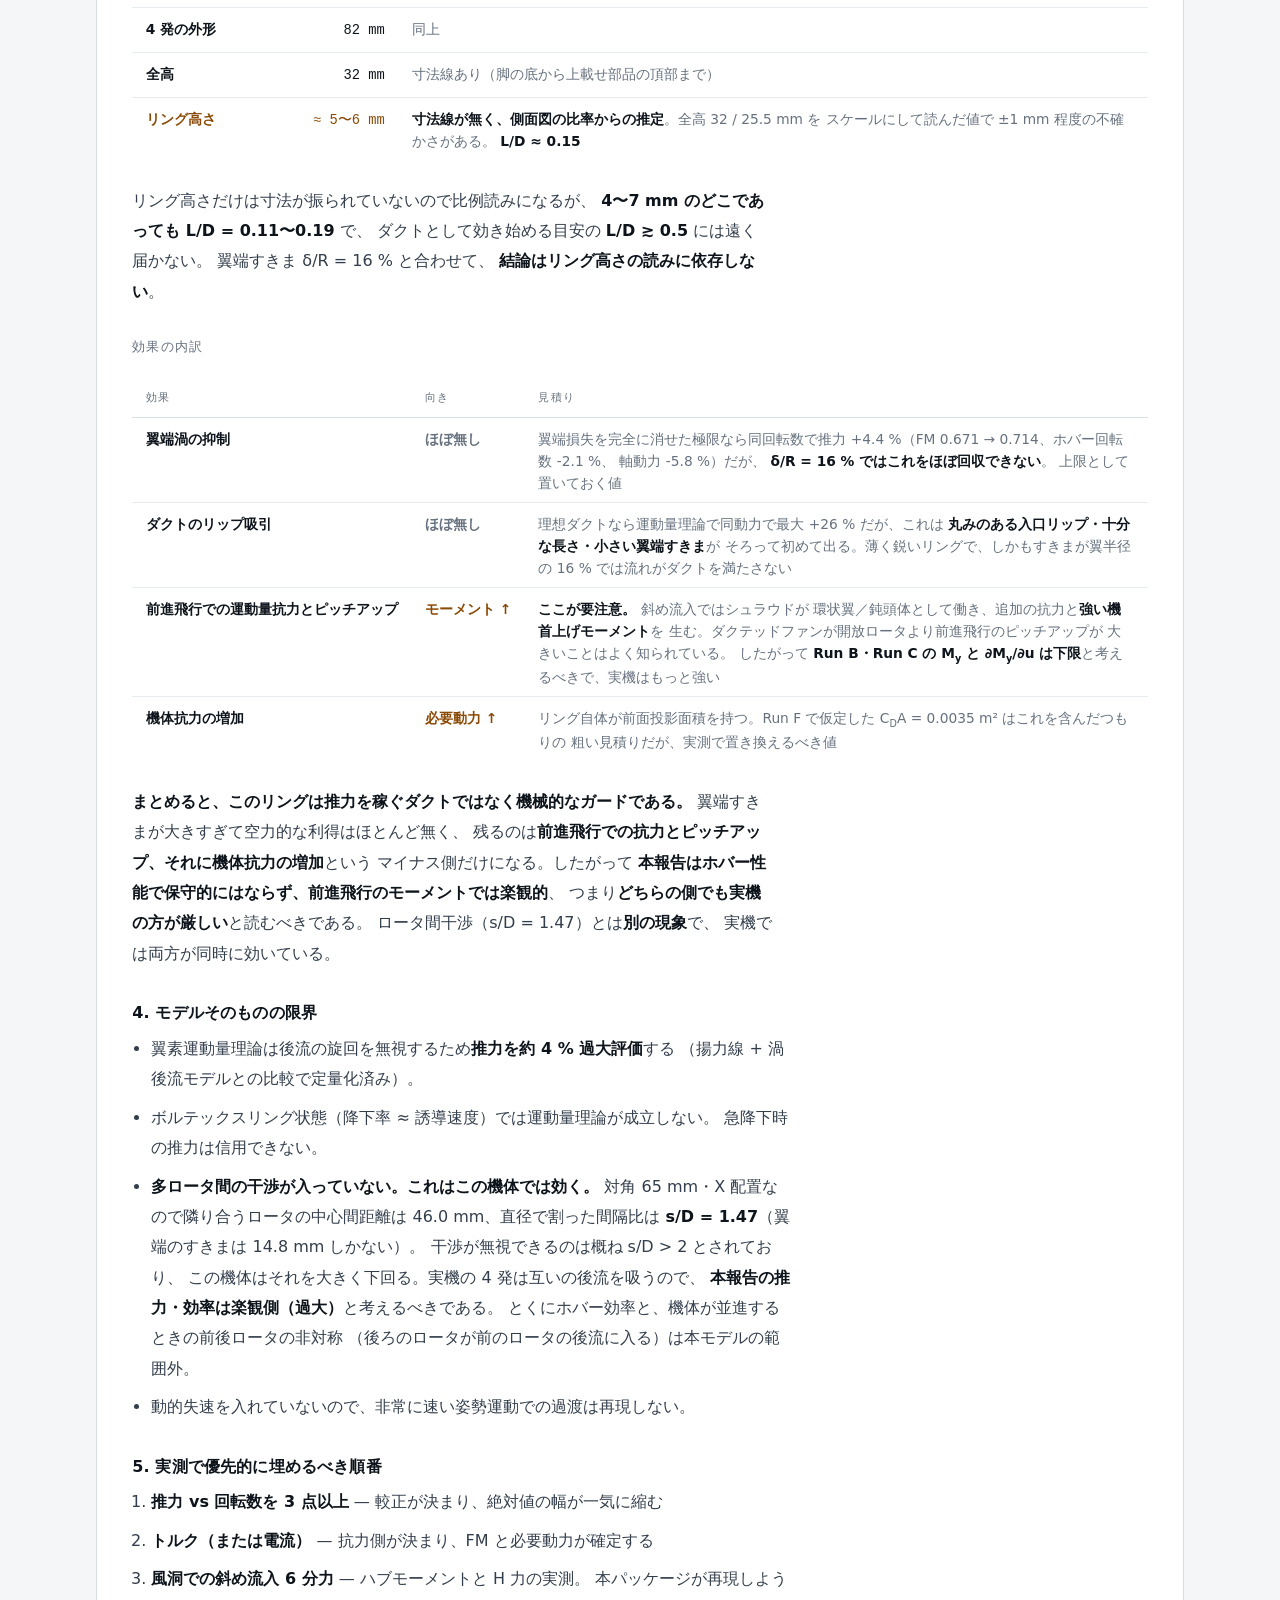
==== commit 50b71623: "外形図から読めた寸法を表にし、リング高さの推定を追加 73.6 はフレーム端ではなく内部部品 (バッテリアダプタ先端〜バッテリ後端) の 寸法との指摘を受け、読み違いを解消した。これで対角 65 mm" ====
--- a/docs/report/index.html
+++ b/docs/report/index.html
@@ -611,6 +611,32 @@
     （図の φ36.2 が外径なら肉厚ぶんすきまは狭くなるが、
     肉厚 1.5 mm と見ても δ/R = 6 % で、結論は変わらない。）
   </p>
+  <h4>外形図から読めた寸法</h4>
+  <div class="table-scroll"><table class="data wide">
+    <thead><tr><th>項目</th><th class="num">値</th><th>出どころ</th></tr></thead>
+    <tbody>
+      <tr><th>モータ間対角</th><td class="num">65 mm</td><td>寸法線あり</td></tr>
+      <tr><th>リング内径</th><td class="num">φ36.2 mm</td><td>寸法線あり</td></tr>
+      <tr><th>翼端すきま δ</th><td class="num">2.50 mm</td>
+          <td>上 2 つとプロペラ実測 φ31.21 mm から計算。<strong>δ/R = 16 %</strong></td></tr>
+      <tr><th>隣のリングとのすきま</th><td class="num">9.8 mm</td>
+          <td>同上（内径基準なので実際は肉厚ぶん狭い）</td></tr>
+      <tr><th>4 発の外形</th><td class="num">82 mm</td><td>同上</td></tr>
+      <tr><th>全高</th><td class="num">32 mm</td><td>寸法線あり（脚の底から上載せ部品の頂部まで）</td></tr>
+      <tr><th class="est">リング高さ</th><td class="num est">≈ 5〜6 mm</td>
+          <td><strong>寸法線が無く、側面図の比率からの推定</strong>。全高 32 / 25.5 mm を
+              スケールにして読んだ値で ±1 mm 程度の不確かさがある。
+              <strong>L/D ≈ 0.15</strong></td></tr>
+    </tbody>
+  </table></div>
+  <p>
+    リング高さだけは寸法が振られていないので比例読みになるが、
+    <strong>4〜7 mm のどこであっても L/D = 0.11〜0.19</strong> で、
+    ダクトとして効き始める目安の <strong>L/D ≳ 0.5</strong> には遠く届かない。
+    翼端すきま δ/R = 16 % と合わせて、
+    <strong>結論はリング高さの読みに依存しない</strong>。
+  </p>
+  <h4>効果の内訳</h4>
   <div class="table-scroll"><table class="data wide">
     <thead><tr><th>効果</th><th>向き</th><th>見積り</th></tr></thead>
     <tbody>
--- a/docs/report/style.css
+++ b/docs/report/style.css
@@ -313,3 +313,7 @@
 table.data td.good { color: var(--accent); font-weight: 600; white-space: nowrap; }
 table.data td.bad  { color: var(--warn);   font-weight: 600; white-space: nowrap; }
 table.data td.muted-cell { color: var(--muted); font-weight: 600; white-space: nowrap; }
+h4 { font-size: 0.82rem; font-family: var(--mono); letter-spacing: 0.1em;
+     text-transform: uppercase; color: var(--muted); font-weight: 500;
+     margin: 1.8rem 0 0.5rem; }
+table.data .est { color: var(--warn); }
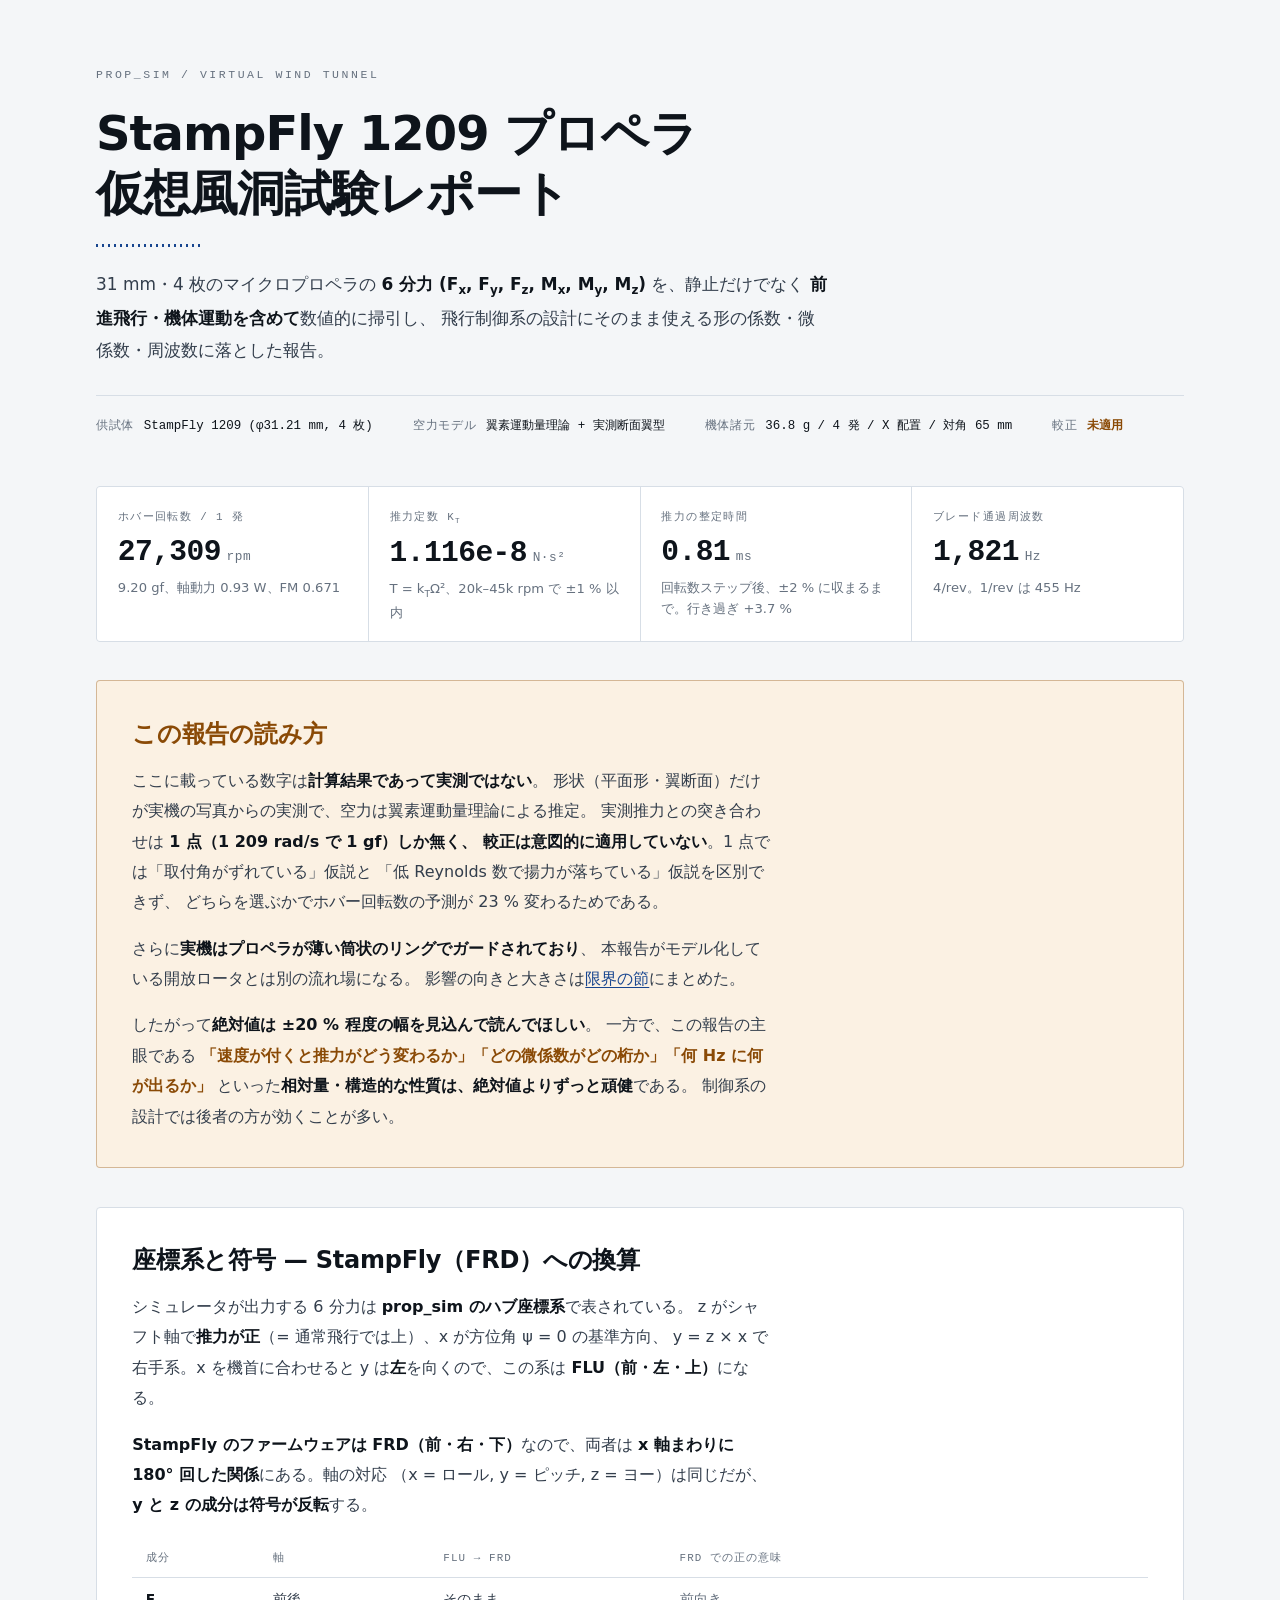
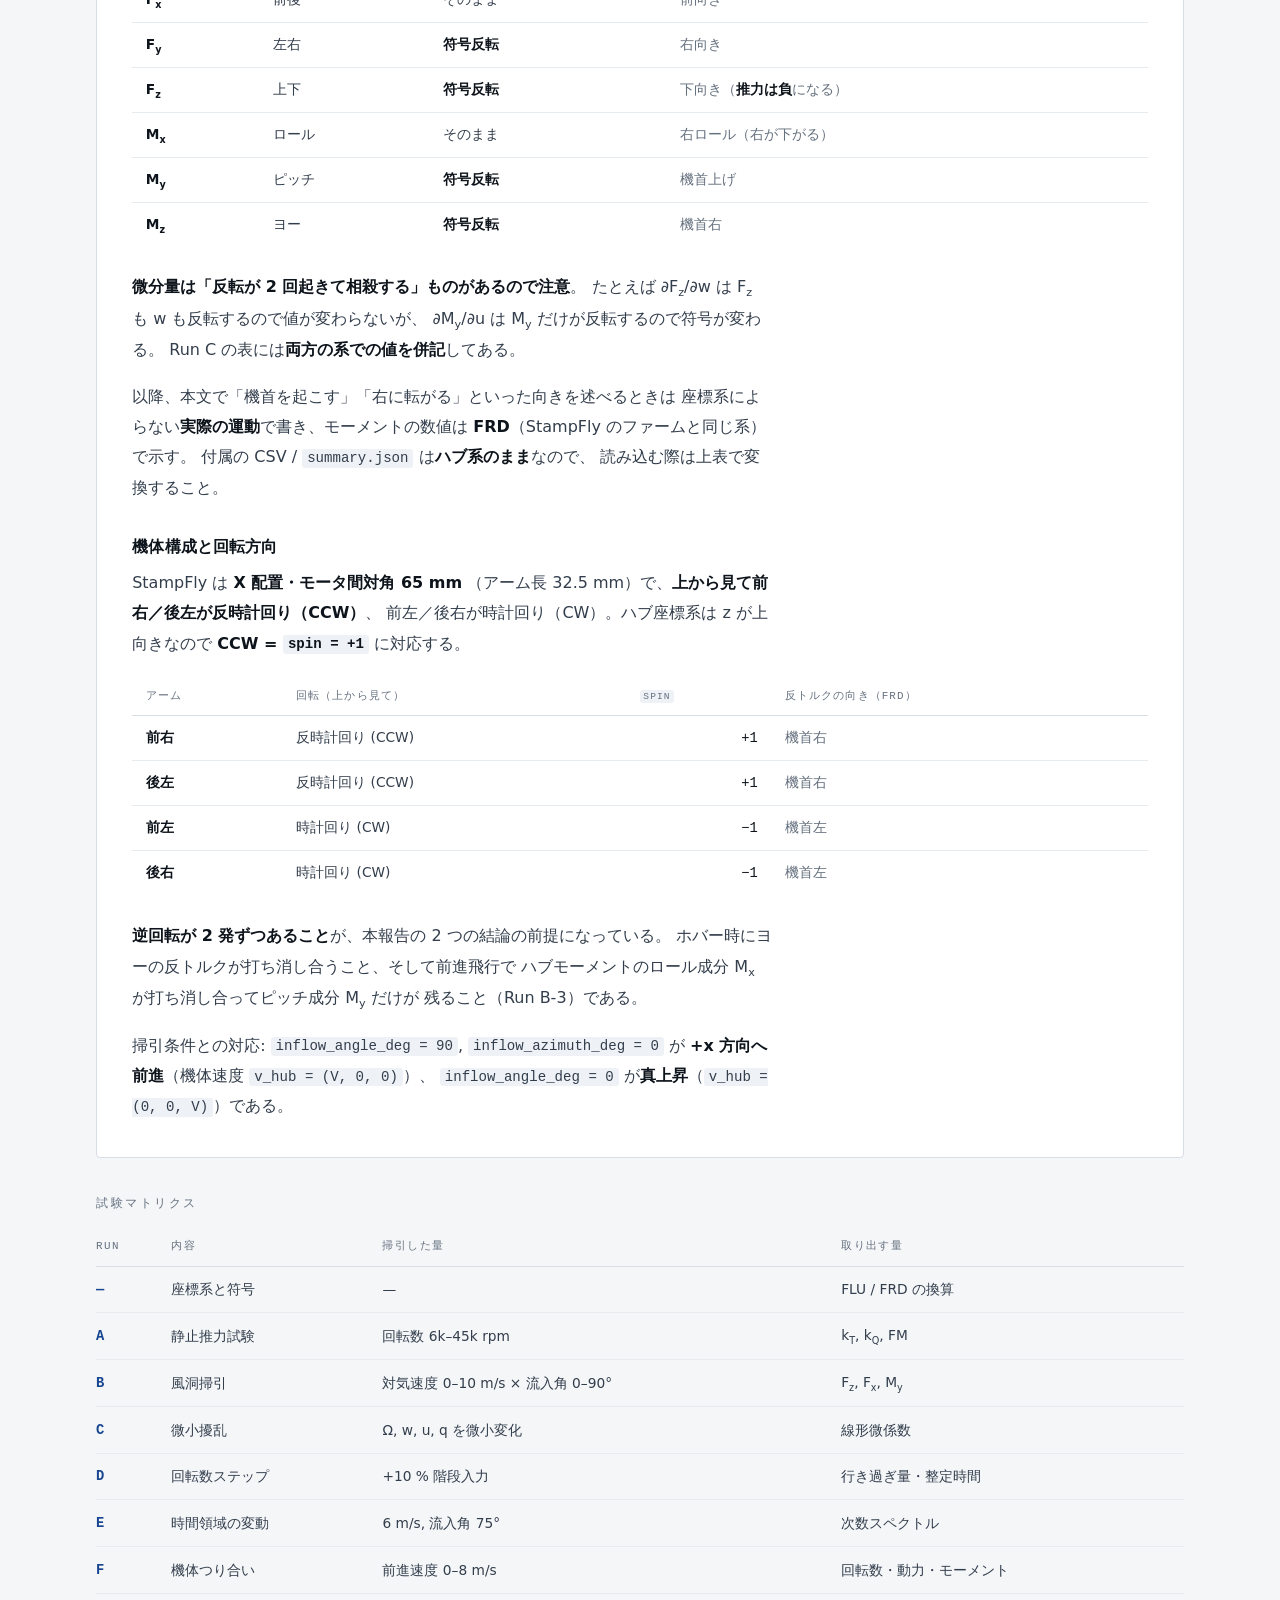
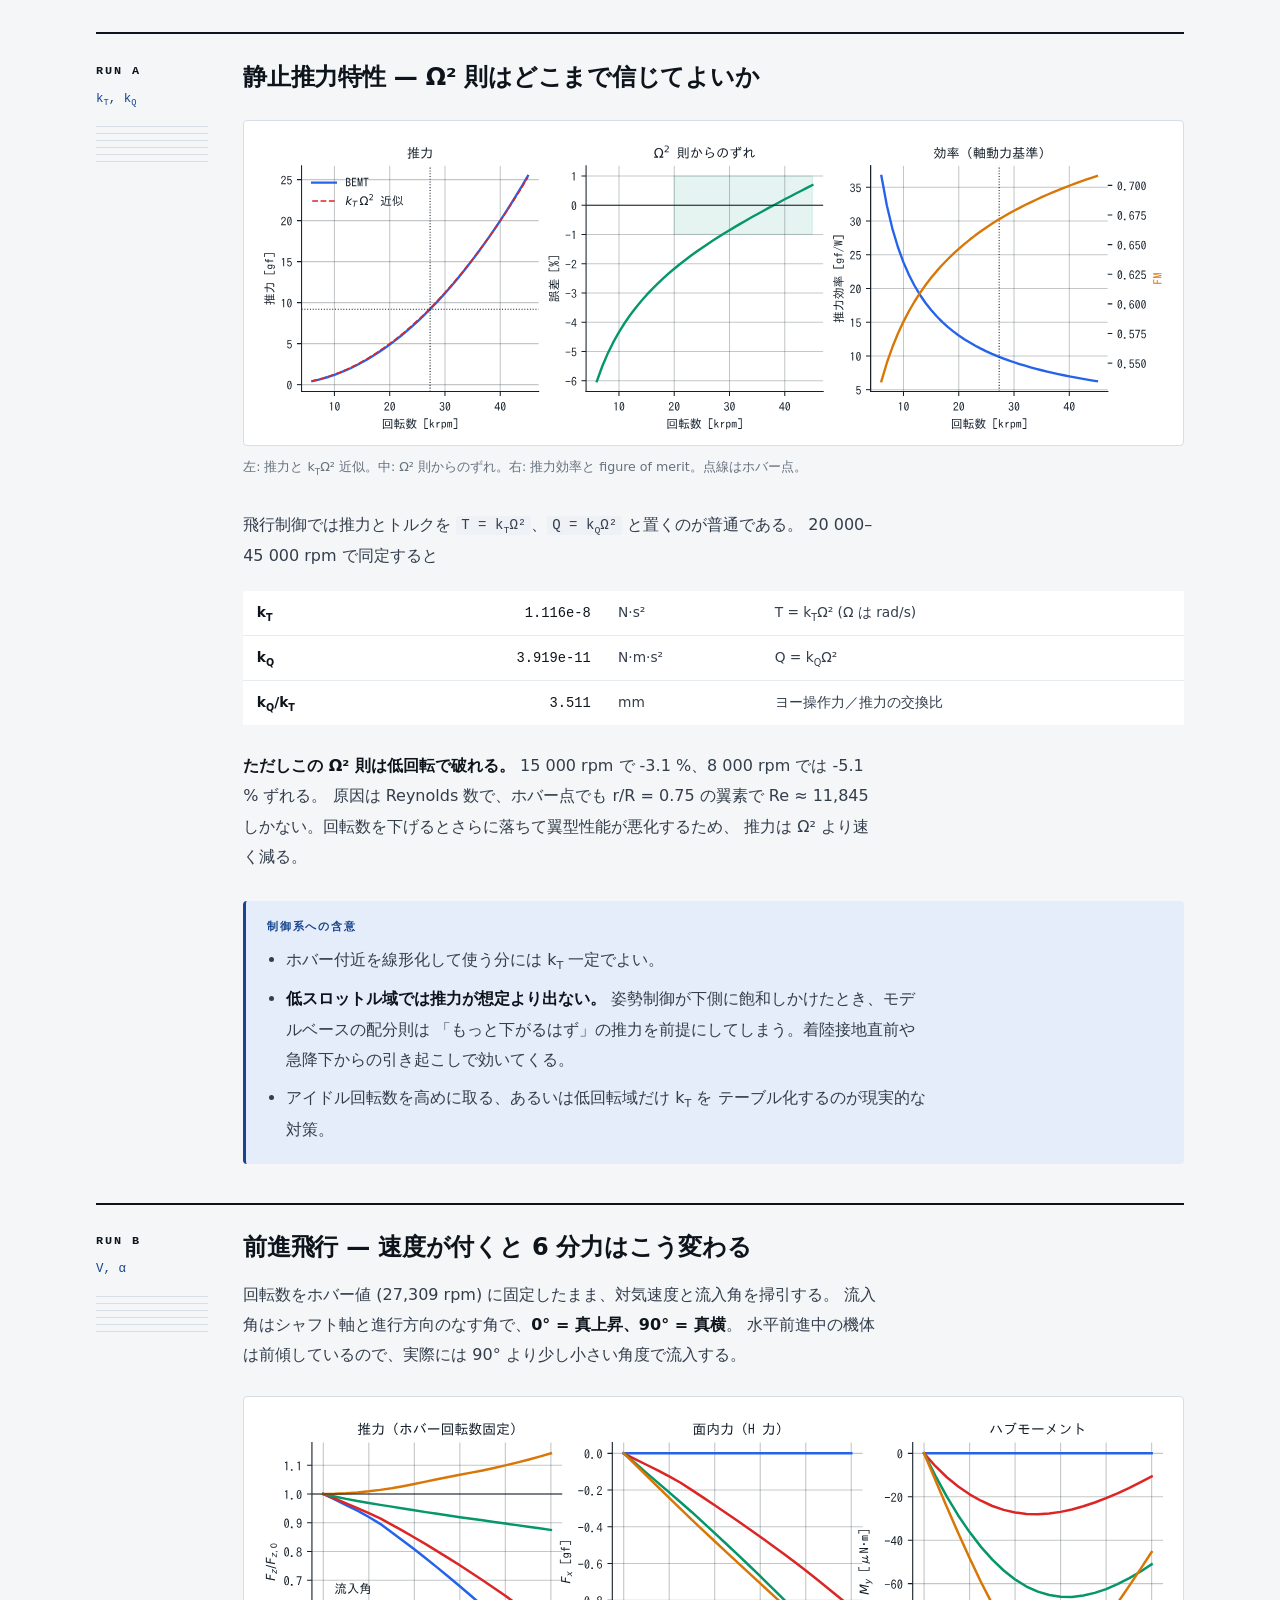
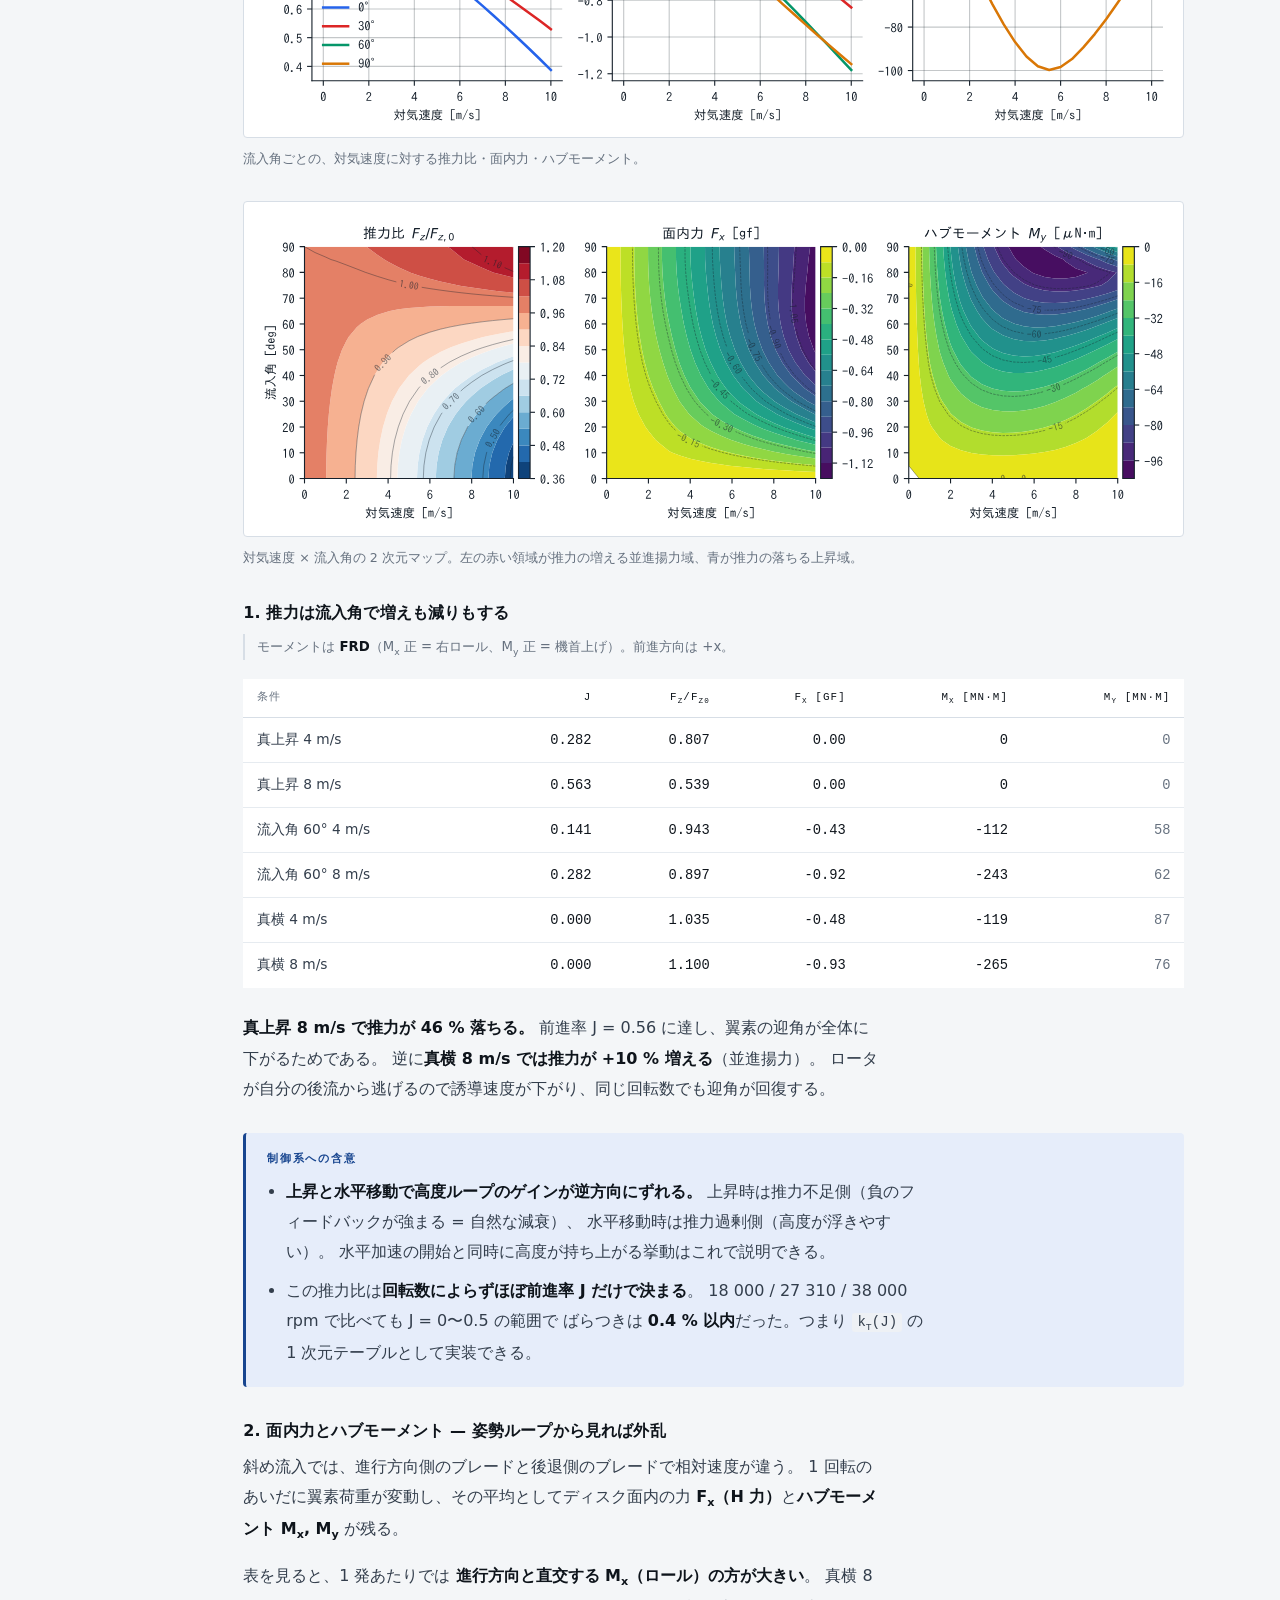
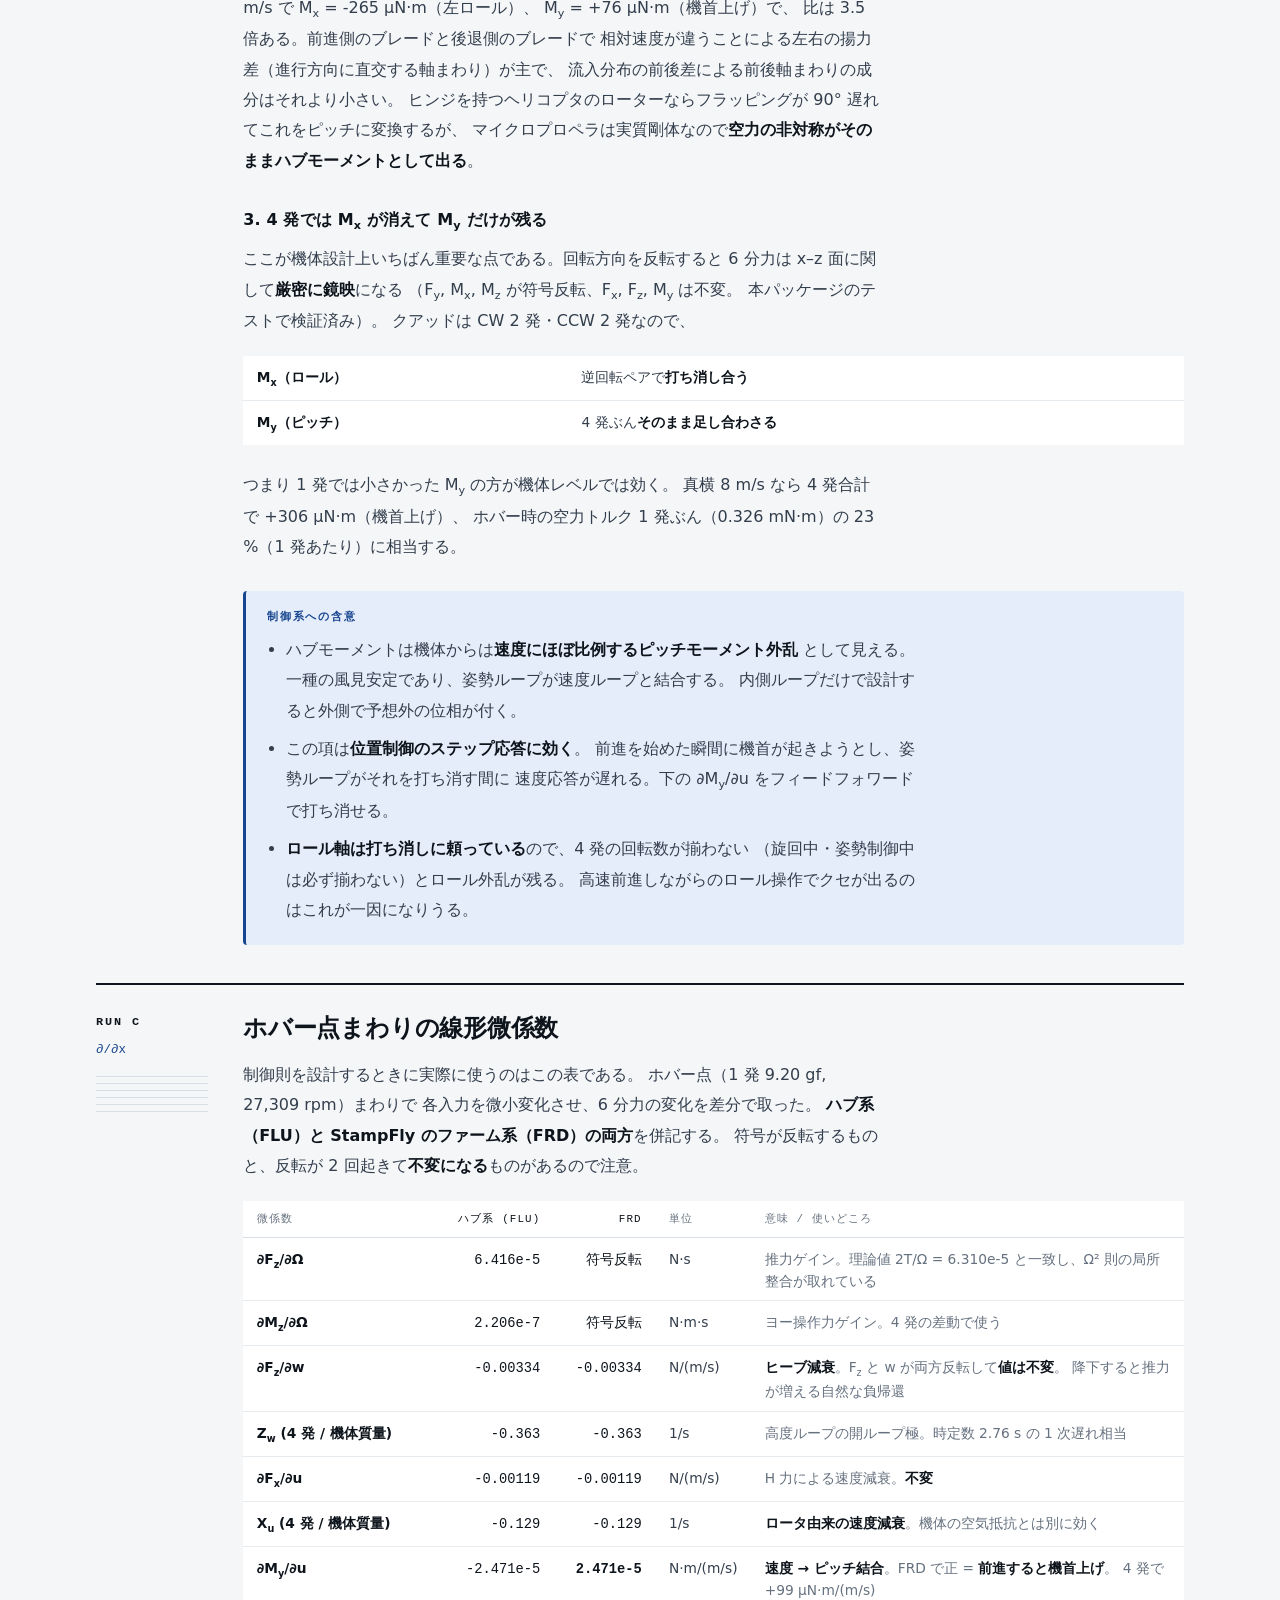
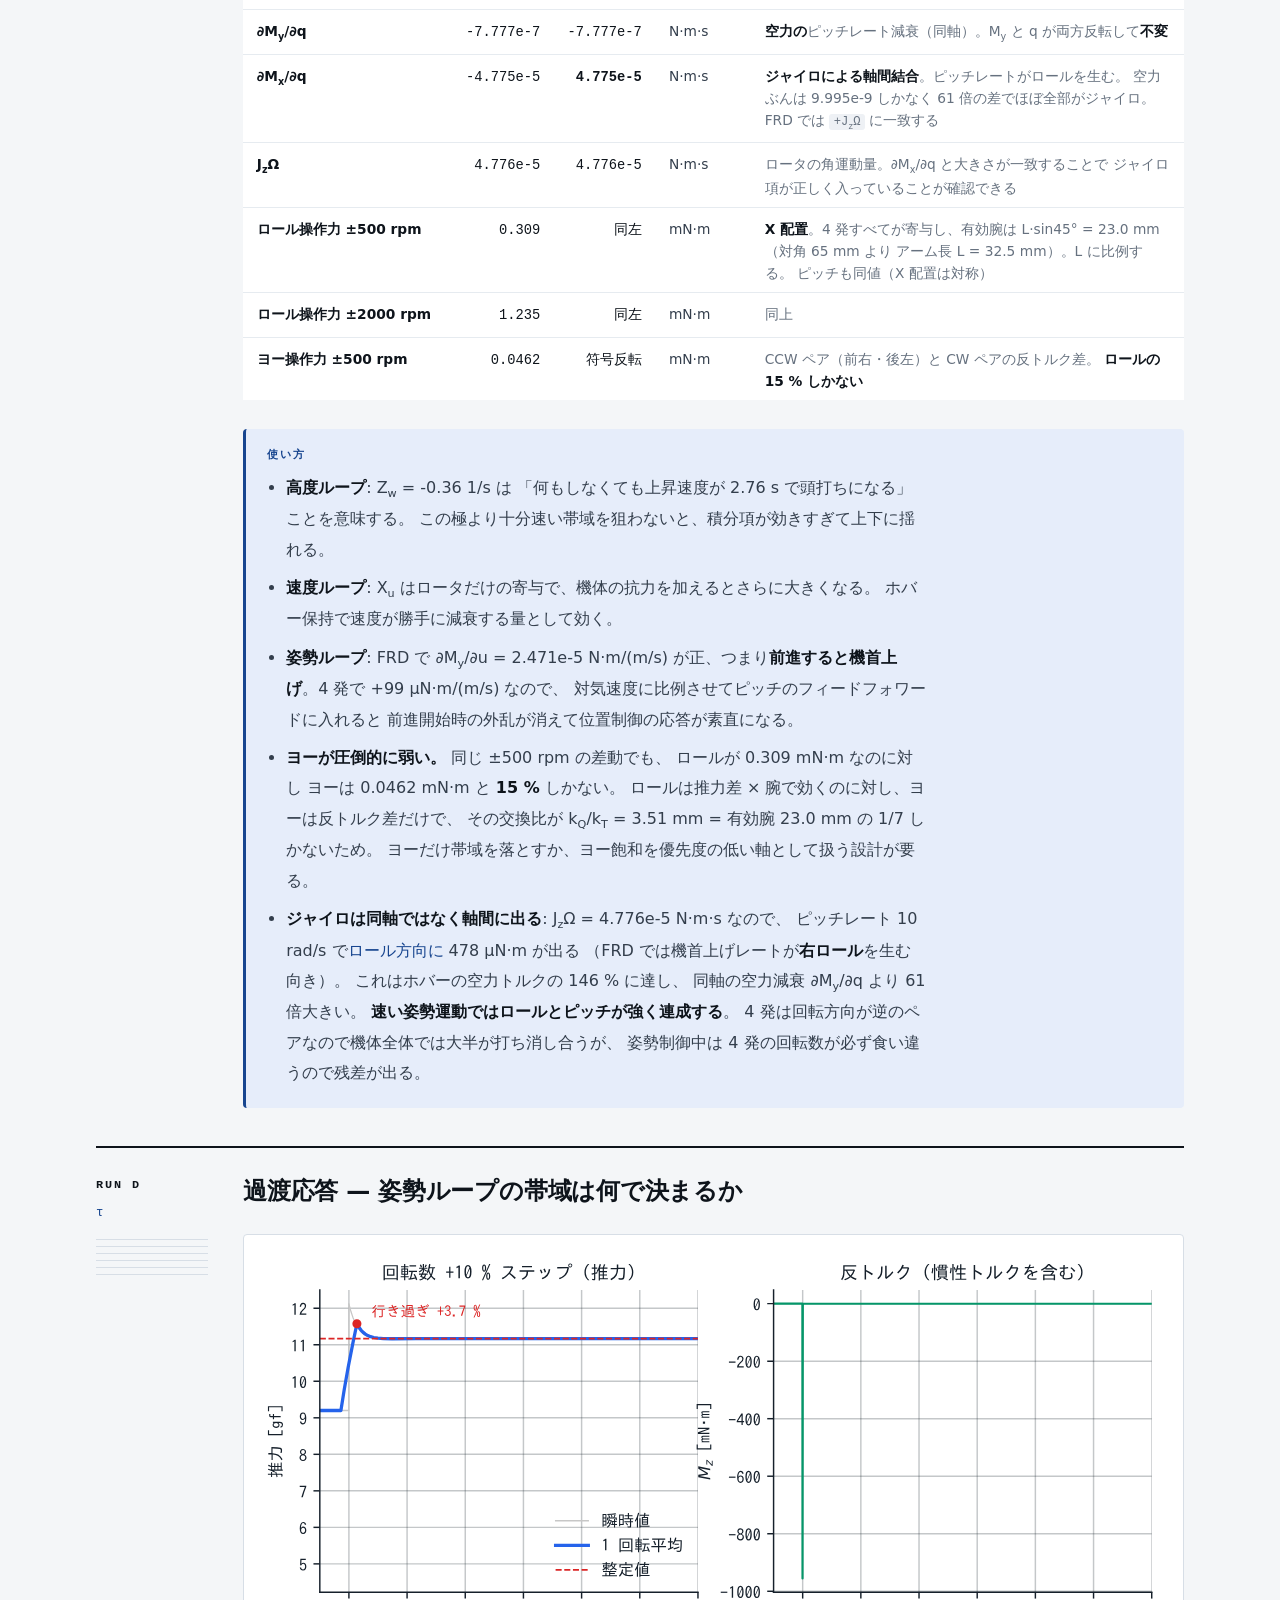
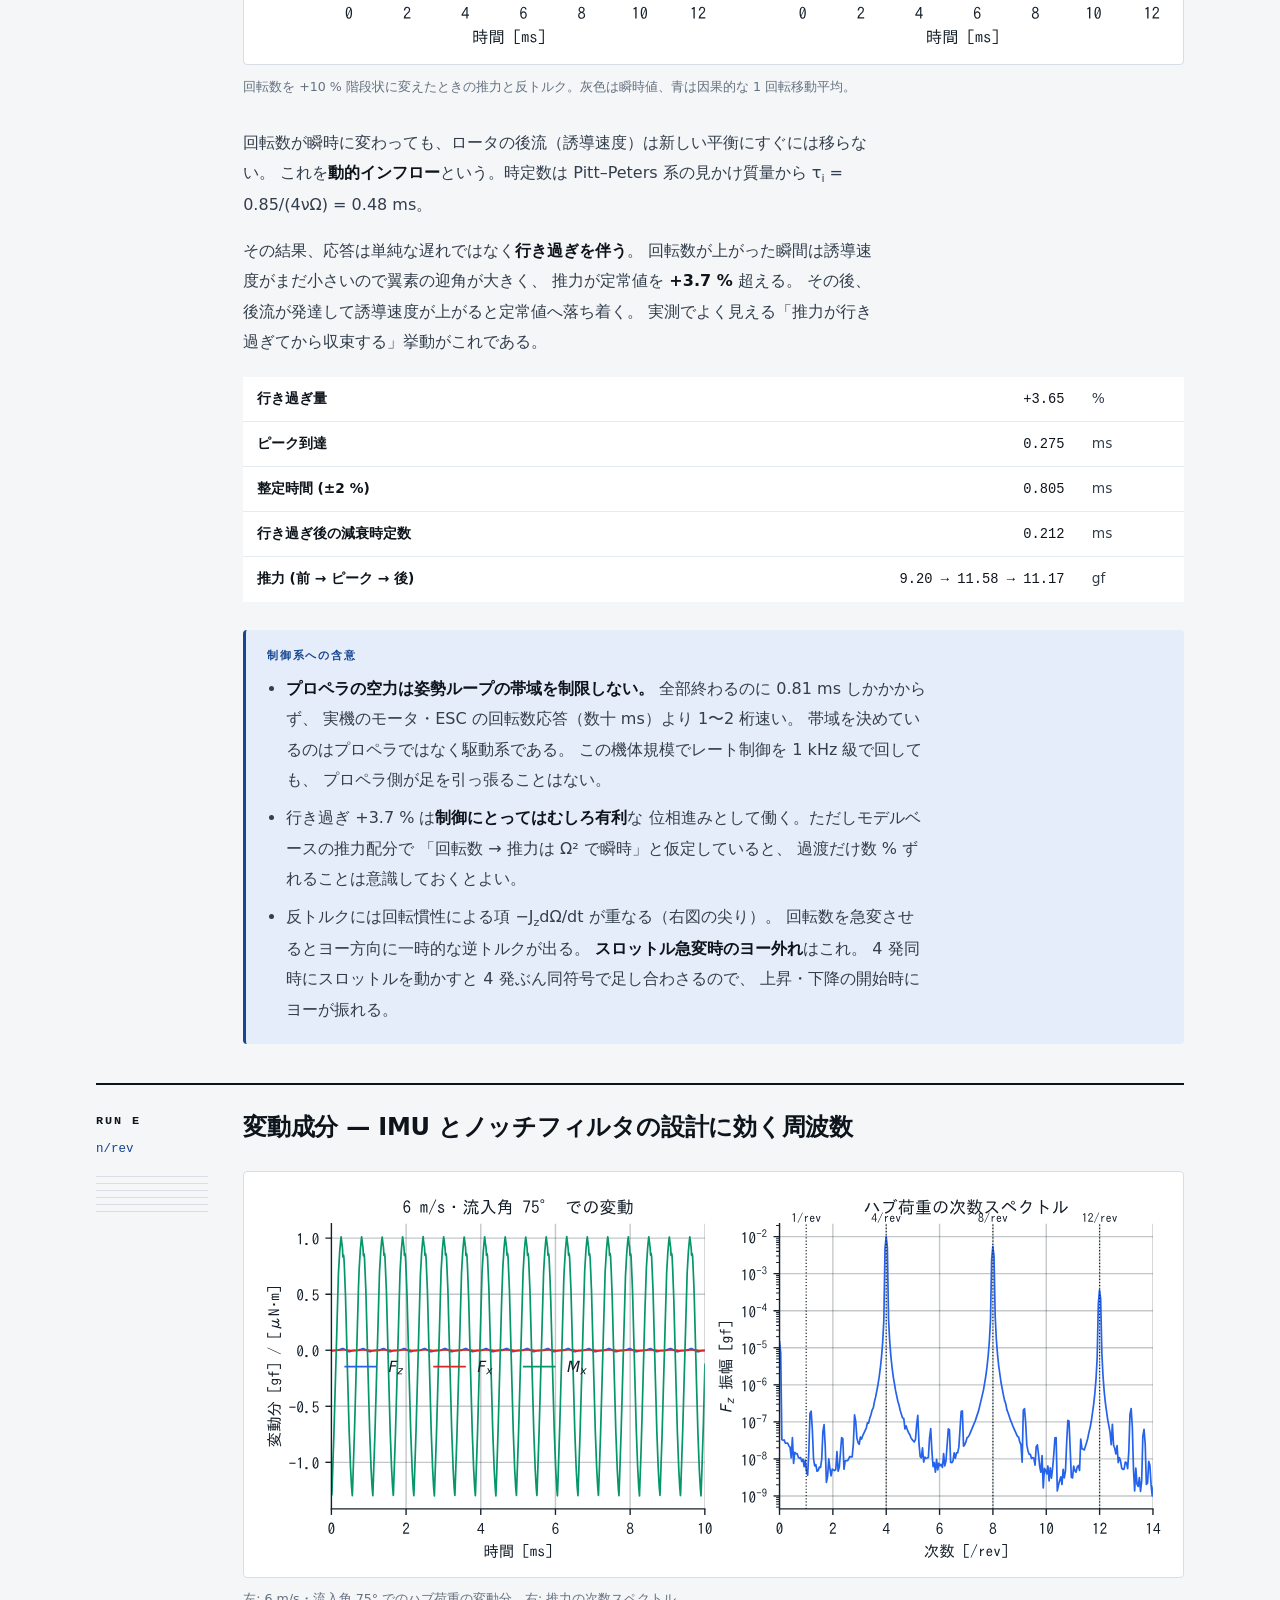
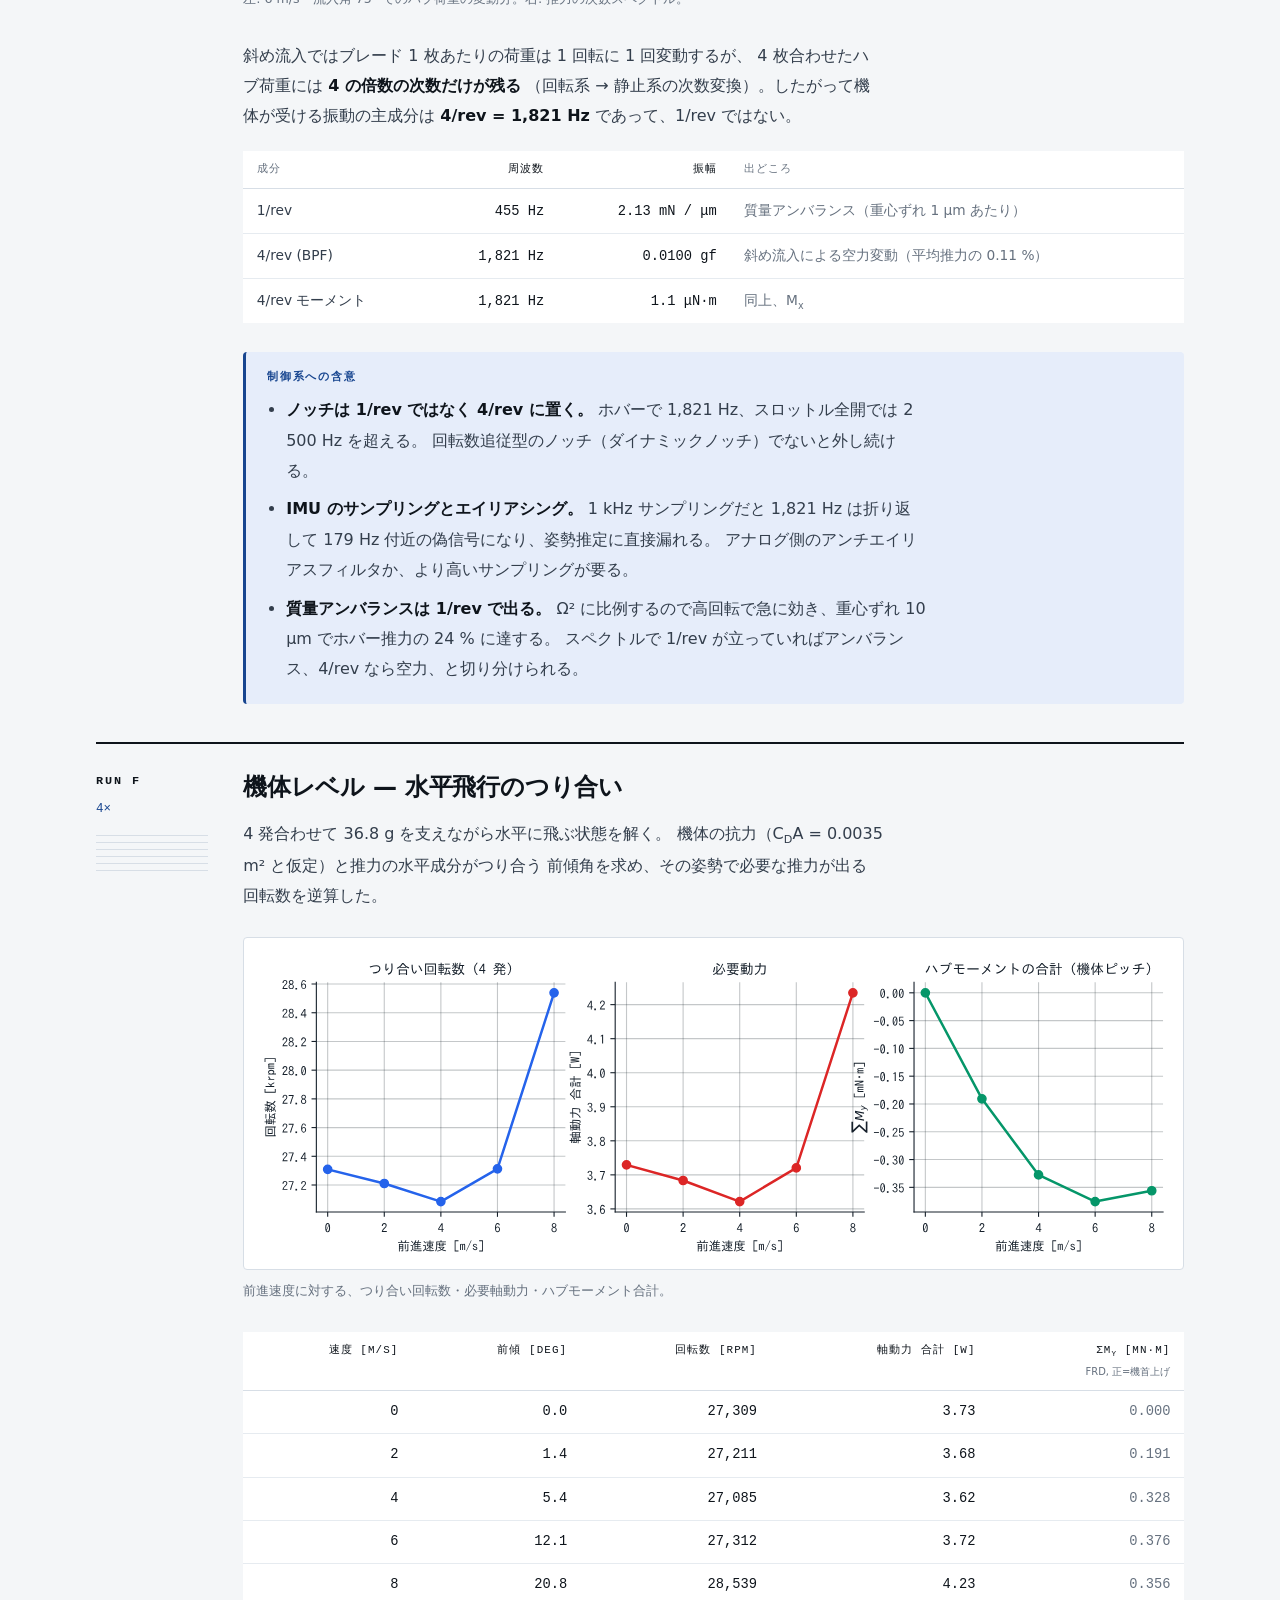
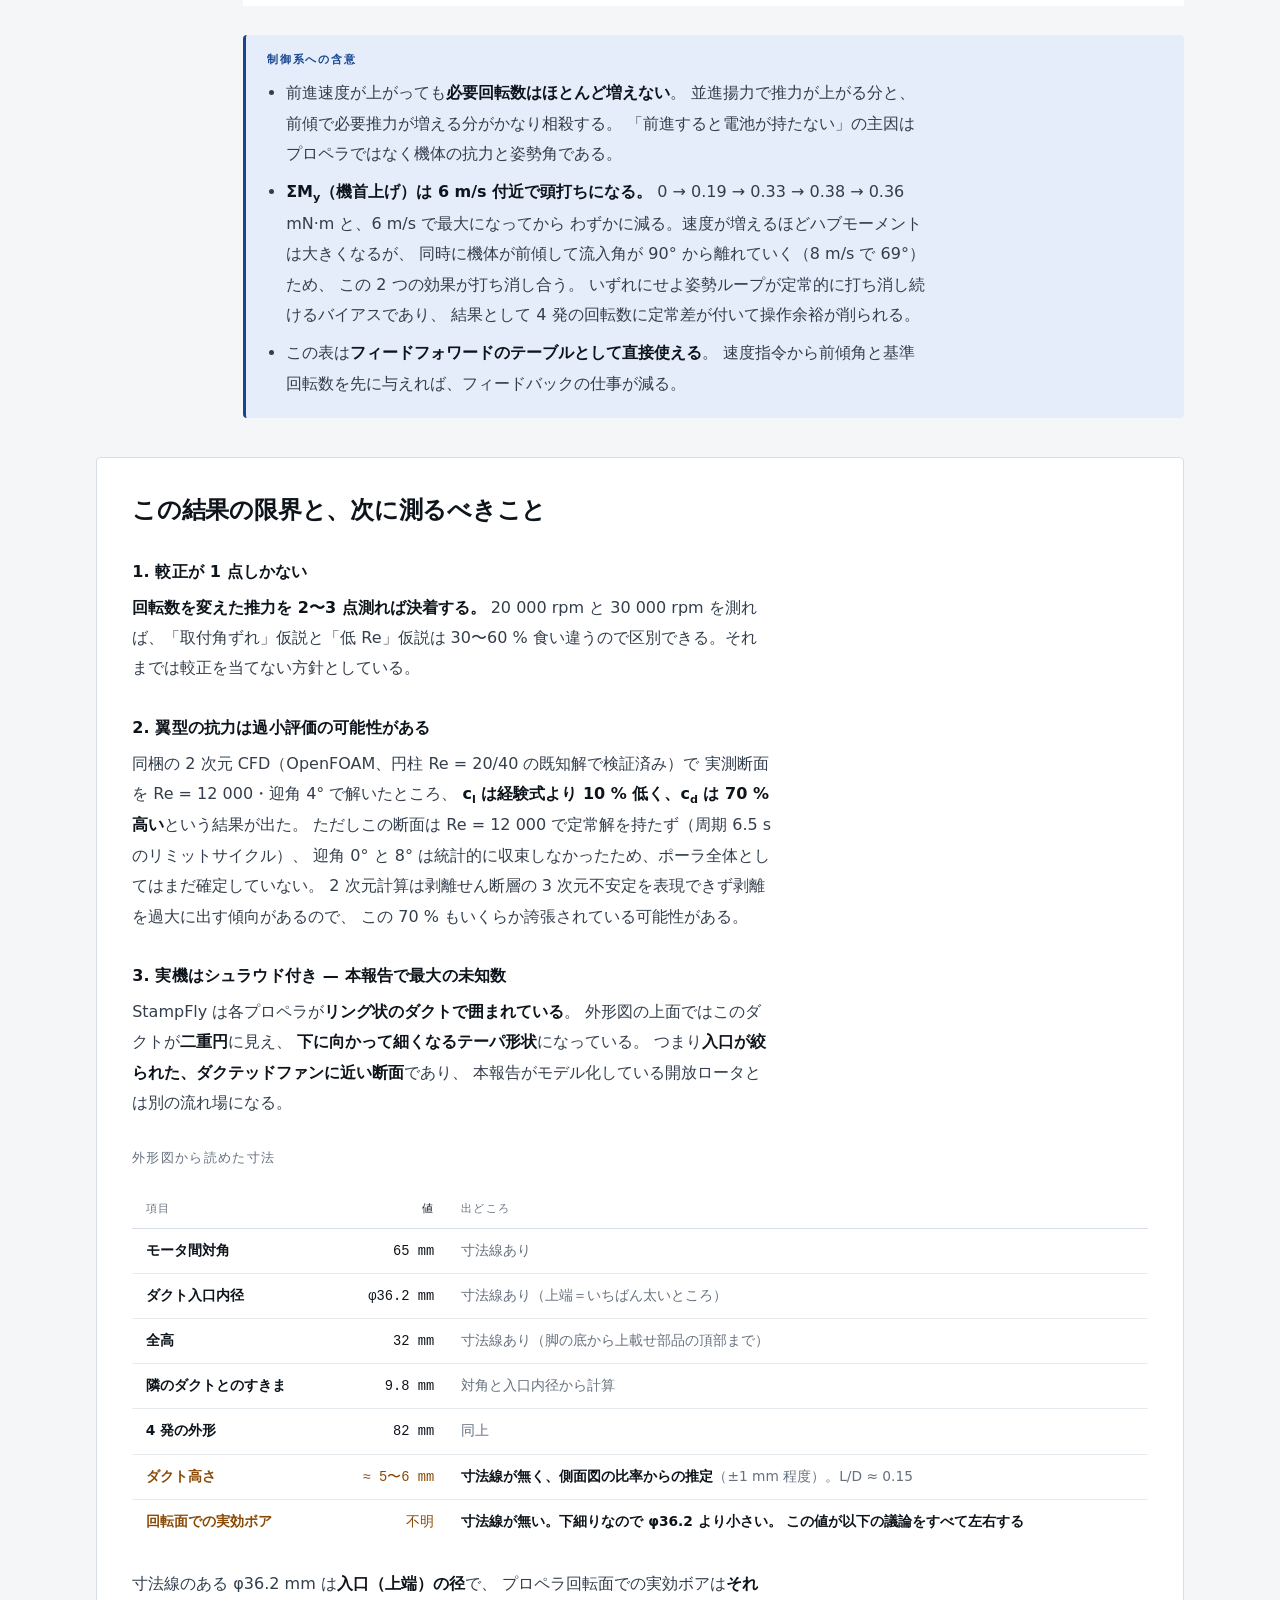
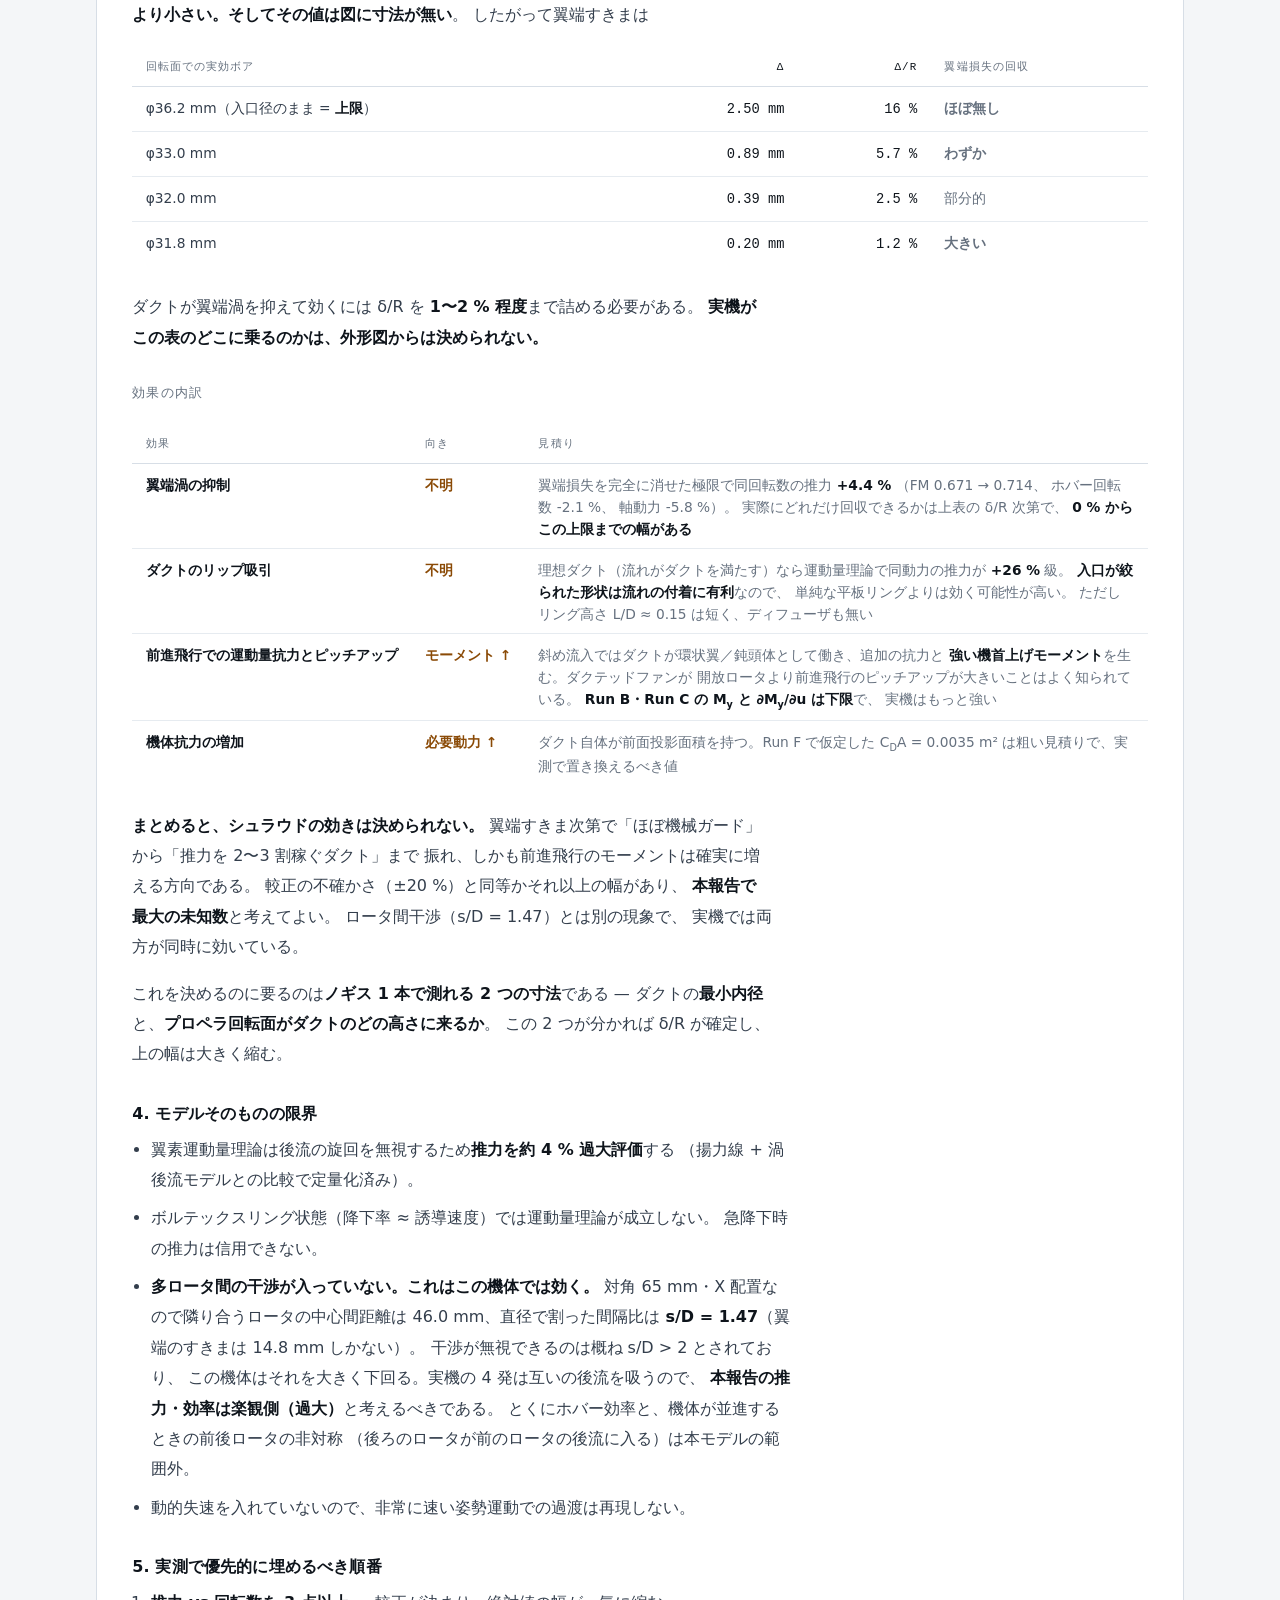
==== commit 672deeee: "ダクトがテーパ形状と判明したため、シュラウドの評価を再訂正 ダクトは上面図で二重円に見え、下に向かって細くなるテーパ形状との指摘。 これは前回の評価の前提を崩す。  前回は φ36.2 をストレートな" ====
--- a/docs/report/index.html
+++ b/docs/report/index.html
@@ -590,99 +590,105 @@
     2 次元計算は剥離せん断層の 3 次元不安定を表現できず剥離を過大に出す傾向があるので、
     この 70 % もいくらか誇張されている可能性がある。
   </p>
-  <h3>3. 実機はシュラウド付き — ここが一番大きい差</h3>
-  <p>
-    StampFly は各プロペラが<strong>薄い筒状のリングでガードされている</strong>。
-    これは<strong>シュラウド（覆い付き）ロータ</strong>であって、
-    本報告がモデル化している<strong>開放ロータとは別の流れ場</strong>になる。
-    本パッケージはシュラウドを扱えないので、以下は「どちら向きに、どれくらい
-    ずれうるか」の見積りである。
-  </p>
-  <p>
-    <strong>ただし外形図から翼端すきまを読むと、このリングは
-    「ダクト」としてはほとんど働かない。</strong>
-    リング内径 φ36.2 mm に対しプロペラ直径は
-    31.21 mm なので、片側の翼端すきまは
-    <strong>δ = 2.50 mm、翼半径の
-    16 %</strong> ある。
-    ダクトが翼端渦を抑えて推力を稼ぐには δ/R を <strong>1 % 程度</strong>まで
-    詰める必要があり、5 % を超えると効果はほぼ消える。
-    16 % は<strong>桁で外れている</strong>。
-    （図の φ36.2 が外径なら肉厚ぶんすきまは狭くなるが、
-    肉厚 1.5 mm と見ても δ/R = 6 % で、結論は変わらない。）
+  <h3>3. 実機はシュラウド付き — 本報告で最大の未知数</h3>
+  <p>
+    StampFly は各プロペラが<strong>リング状のダクトで囲まれている</strong>。
+    外形図の上面ではこのダクトが<strong>二重円</strong>に見え、
+    <strong>下に向かって細くなるテーパ形状</strong>になっている。
+    つまり<strong>入口が絞られた、ダクテッドファンに近い断面</strong>であり、
+    本報告がモデル化している開放ロータとは別の流れ場になる。
   </p>
   <h4>外形図から読めた寸法</h4>
   <div class="table-scroll"><table class="data wide">
     <thead><tr><th>項目</th><th class="num">値</th><th>出どころ</th></tr></thead>
     <tbody>
       <tr><th>モータ間対角</th><td class="num">65 mm</td><td>寸法線あり</td></tr>
-      <tr><th>リング内径</th><td class="num">φ36.2 mm</td><td>寸法線あり</td></tr>
-      <tr><th>翼端すきま δ</th><td class="num">2.50 mm</td>
-          <td>上 2 つとプロペラ実測 φ31.21 mm から計算。<strong>δ/R = 16 %</strong></td></tr>
-      <tr><th>隣のリングとのすきま</th><td class="num">9.8 mm</td>
-          <td>同上（内径基準なので実際は肉厚ぶん狭い）</td></tr>
+      <tr><th>ダクト入口内径</th><td class="num">φ36.2 mm</td><td>寸法線あり（上端＝いちばん太いところ）</td></tr>
+      <tr><th>全高</th><td class="num">32 mm</td><td>寸法線あり（脚の底から上載せ部品の頂部まで）</td></tr>
+      <tr><th>隣のダクトとのすきま</th><td class="num">9.8 mm</td><td>対角と入口内径から計算</td></tr>
       <tr><th>4 発の外形</th><td class="num">82 mm</td><td>同上</td></tr>
-      <tr><th>全高</th><td class="num">32 mm</td><td>寸法線あり（脚の底から上載せ部品の頂部まで）</td></tr>
-      <tr><th class="est">リング高さ</th><td class="num est">≈ 5〜6 mm</td>
-          <td><strong>寸法線が無く、側面図の比率からの推定</strong>。全高 32 / 25.5 mm を
-              スケールにして読んだ値で ±1 mm 程度の不確かさがある。
-              <strong>L/D ≈ 0.15</strong></td></tr>
+      <tr><th class="est">ダクト高さ</th><td class="num est">≈ 5〜6 mm</td>
+          <td><strong>寸法線が無く、側面図の比率からの推定</strong>（±1 mm 程度）。L/D ≈ 0.15</td></tr>
+      <tr><th class="est">回転面での実効ボア</th><td class="num est">不明</td>
+          <td><strong>寸法線が無い。下細りなので φ36.2 より小さい。
+              この値が以下の議論をすべて左右する</strong></td></tr>
     </tbody>
   </table></div>
   <p>
-    リング高さだけは寸法が振られていないので比例読みになるが、
-    <strong>4〜7 mm のどこであっても L/D = 0.11〜0.19</strong> で、
-    ダクトとして効き始める目安の <strong>L/D ≳ 0.5</strong> には遠く届かない。
-    翼端すきま δ/R = 16 % と合わせて、
-    <strong>結論はリング高さの読みに依存しない</strong>。
-  </p>
+    寸法線のある φ36.2 mm は<strong>入口（上端）の径</strong>で、
+    プロペラ回転面での実効ボアは<strong>それより小さい。そしてその値は図に寸法が無い</strong>。
+    したがって翼端すきまは
+  </p>
+  <div class="table-scroll"><table class="data wide">
+    <thead><tr><th>回転面での実効ボア</th><th class="num">δ</th><th class="num">δ/R</th><th>翼端損失の回収</th></tr></thead>
+    <tbody>
+      <tr><td>φ36.2 mm（入口径のまま = <strong>上限</strong>）</td>
+          <td class="num">2.50 mm</td>
+          <td class="num">16 %</td>
+          <td class="muted-cell">ほぼ無し</td></tr>
+      <tr><td>φ33.0 mm</td><td class="num">0.89 mm</td><td class="num">5.7 %</td>
+          <td class="muted-cell">わずか</td></tr>
+      <tr><td>φ32.0 mm</td><td class="num">0.39 mm</td><td class="num">2.5 %</td>
+          <td>部分的</td></tr>
+      <tr><td>φ31.8 mm</td><td class="num">0.20 mm</td><td class="num">1.2 %</td>
+          <td class="good">大きい</td></tr>
+    </tbody>
+  </table></div>
+  <p>
+    ダクトが翼端渦を抑えて効くには δ/R を <strong>1〜2 % 程度</strong>まで詰める必要がある。
+    <strong>実機がこの表のどこに乗るのかは、外形図からは決められない。</strong>
+  </p>
+
   <h4>効果の内訳</h4>
   <div class="table-scroll"><table class="data wide">
     <thead><tr><th>効果</th><th>向き</th><th>見積り</th></tr></thead>
     <tbody>
       <tr>
-        <th>翼端渦の抑制</th><td class="muted-cell">ほぼ無し</td>
-        <td>翼端損失を完全に消せた極限なら同回転数で推力
-            +4.4 %（FM 0.671 →
-            0.714、ホバー回転数 -2.1 %、
-            軸動力 -5.8 %）だが、
-            <strong>δ/R = 16 % ではこれをほぼ回収できない</strong>。
-            上限として置いておく値</td>
+        <th>翼端渦の抑制</th><td class="unknown-cell">不明</td>
+        <td>翼端損失を完全に消せた極限で同回転数の推力
+            <strong>+4.4 %</strong>
+            （FM 0.671 → 0.714、
+            ホバー回転数 -2.1 %、
+            軸動力 -5.8 %）。
+            実際にどれだけ回収できるかは上表の δ/R 次第で、
+            <strong>0 % からこの上限までの幅がある</strong></td>
       </tr>
       <tr>
-        <th>ダクトのリップ吸引</th><td class="muted-cell">ほぼ無し</td>
-        <td>理想ダクトなら運動量理論で同動力で最大
-            +26 % だが、これは
-            <strong>丸みのある入口リップ・十分な長さ・小さい翼端すきま</strong>が
-            そろって初めて出る。薄く鋭いリングで、しかもすきまが翼半径の
-            16 % では流れがダクトを満たさない</td>
+        <th>ダクトのリップ吸引</th><td class="unknown-cell">不明</td>
+        <td>理想ダクト（流れがダクトを満たす）なら運動量理論で同動力の推力が
+            <strong>+26 %</strong> 級。
+            <strong>入口が絞られた形状は流れの付着に有利</strong>なので、
+            単純な平板リングよりは効く可能性が高い。
+            ただしリング高さ L/D ≈ 0.15 は短く、ディフューザも無い</td>
       </tr>
       <tr>
         <th>前進飛行での運動量抗力とピッチアップ</th><td class="bad">モーメント ↑</td>
-        <td><strong>ここが要注意。</strong> 斜め流入ではシュラウドが
-            環状翼／鈍頭体として働き、追加の抗力と<strong>強い機首上げモーメント</strong>を
-            生む。ダクテッドファンが開放ロータより前進飛行のピッチアップが
-            大きいことはよく知られている。
-            したがって <strong>Run B・Run C の M<sub>y</sub> と
-            ∂M<sub>y</sub>/∂u は下限</strong>と考えるべきで、実機はもっと強い</td>
+        <td>斜め流入ではダクトが環状翼／鈍頭体として働き、追加の抗力と
+            <strong>強い機首上げモーメント</strong>を生む。ダクテッドファンが
+            開放ロータより前進飛行のピッチアップが大きいことはよく知られている。
+            <strong>Run B・Run C の M<sub>y</sub> と ∂M<sub>y</sub>/∂u は下限</strong>で、
+            実機はもっと強い</td>
       </tr>
       <tr>
         <th>機体抗力の増加</th><td class="bad">必要動力 ↑</td>
-        <td>リング自体が前面投影面積を持つ。Run F で仮定した
-            C<sub>D</sub>A = 0.0035 m² はこれを含んだつもりの
-            粗い見積りだが、実測で置き換えるべき値</td>
+        <td>ダクト自体が前面投影面積を持つ。Run F で仮定した
+            C<sub>D</sub>A = 0.0035 m² は粗い見積りで、実測で置き換えるべき値</td>
       </tr>
     </tbody>
   </table></div>
   <p>
-    <strong>まとめると、このリングは推力を稼ぐダクトではなく機械的なガードである。</strong>
-    翼端すきまが大きすぎて空力的な利得はほとんど無く、
-    残るのは<strong>前進飛行での抗力とピッチアップ、それに機体抗力の増加</strong>という
-    マイナス側だけになる。したがって
-    <strong>本報告はホバー性能で保守的にはならず、前進飛行のモーメントでは楽観的</strong>、
-    つまり<strong>どちらの側でも実機の方が厳しい</strong>と読むべきである。
-    ロータ間干渉（s/D = 1.47）とは<strong>別の現象</strong>で、
+    <strong>まとめると、シュラウドの効きは決められない。</strong>
+    翼端すきま次第で「ほぼ機械ガード」から「推力を 2〜3 割稼ぐダクト」まで
+    振れ、しかも前進飛行のモーメントは確実に増える方向である。
+    較正の不確かさ（±20 %）と同等かそれ以上の幅があり、
+    <strong>本報告で最大の未知数</strong>と考えてよい。
+    ロータ間干渉（s/D = 1.47）とは別の現象で、
     実機では両方が同時に効いている。
+  </p>
+  <p>
+    これを決めるのに要るのは<strong>ノギス 1 本で測れる 2 つの寸法</strong>である
+    — ダクトの<strong>最小内径</strong>と、<strong>プロペラ回転面がダクトのどの高さに来るか</strong>。
+    この 2 つが分かれば δ/R が確定し、上の幅は大きく縮む。
   </p>
 
   <h3>4. モデルそのものの限界</h3>
--- a/docs/report/style.css
+++ b/docs/report/style.css
@@ -317,3 +317,4 @@
      text-transform: uppercase; color: var(--muted); font-weight: 500;
      margin: 1.8rem 0 0.5rem; }
 table.data .est { color: var(--warn); }
+table.data td.unknown-cell { color: var(--warn); font-weight: 700; white-space: nowrap; }
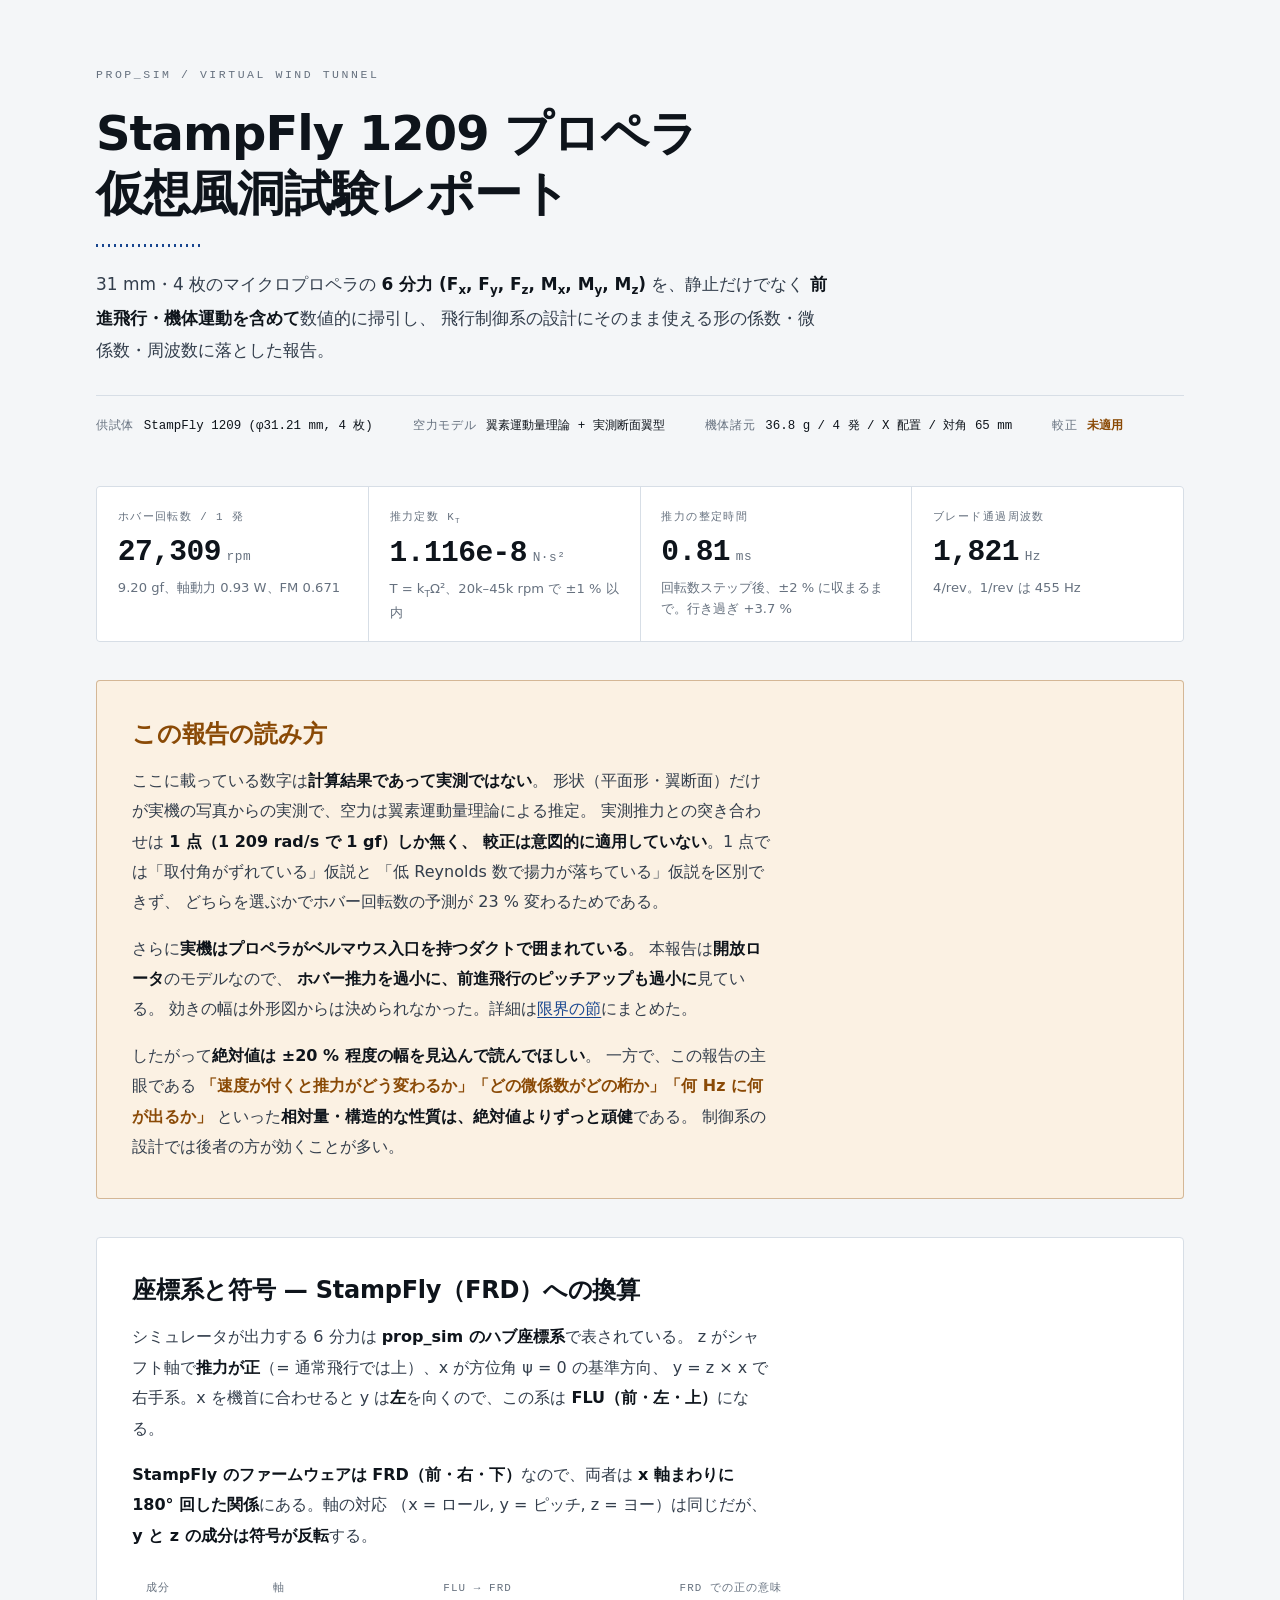
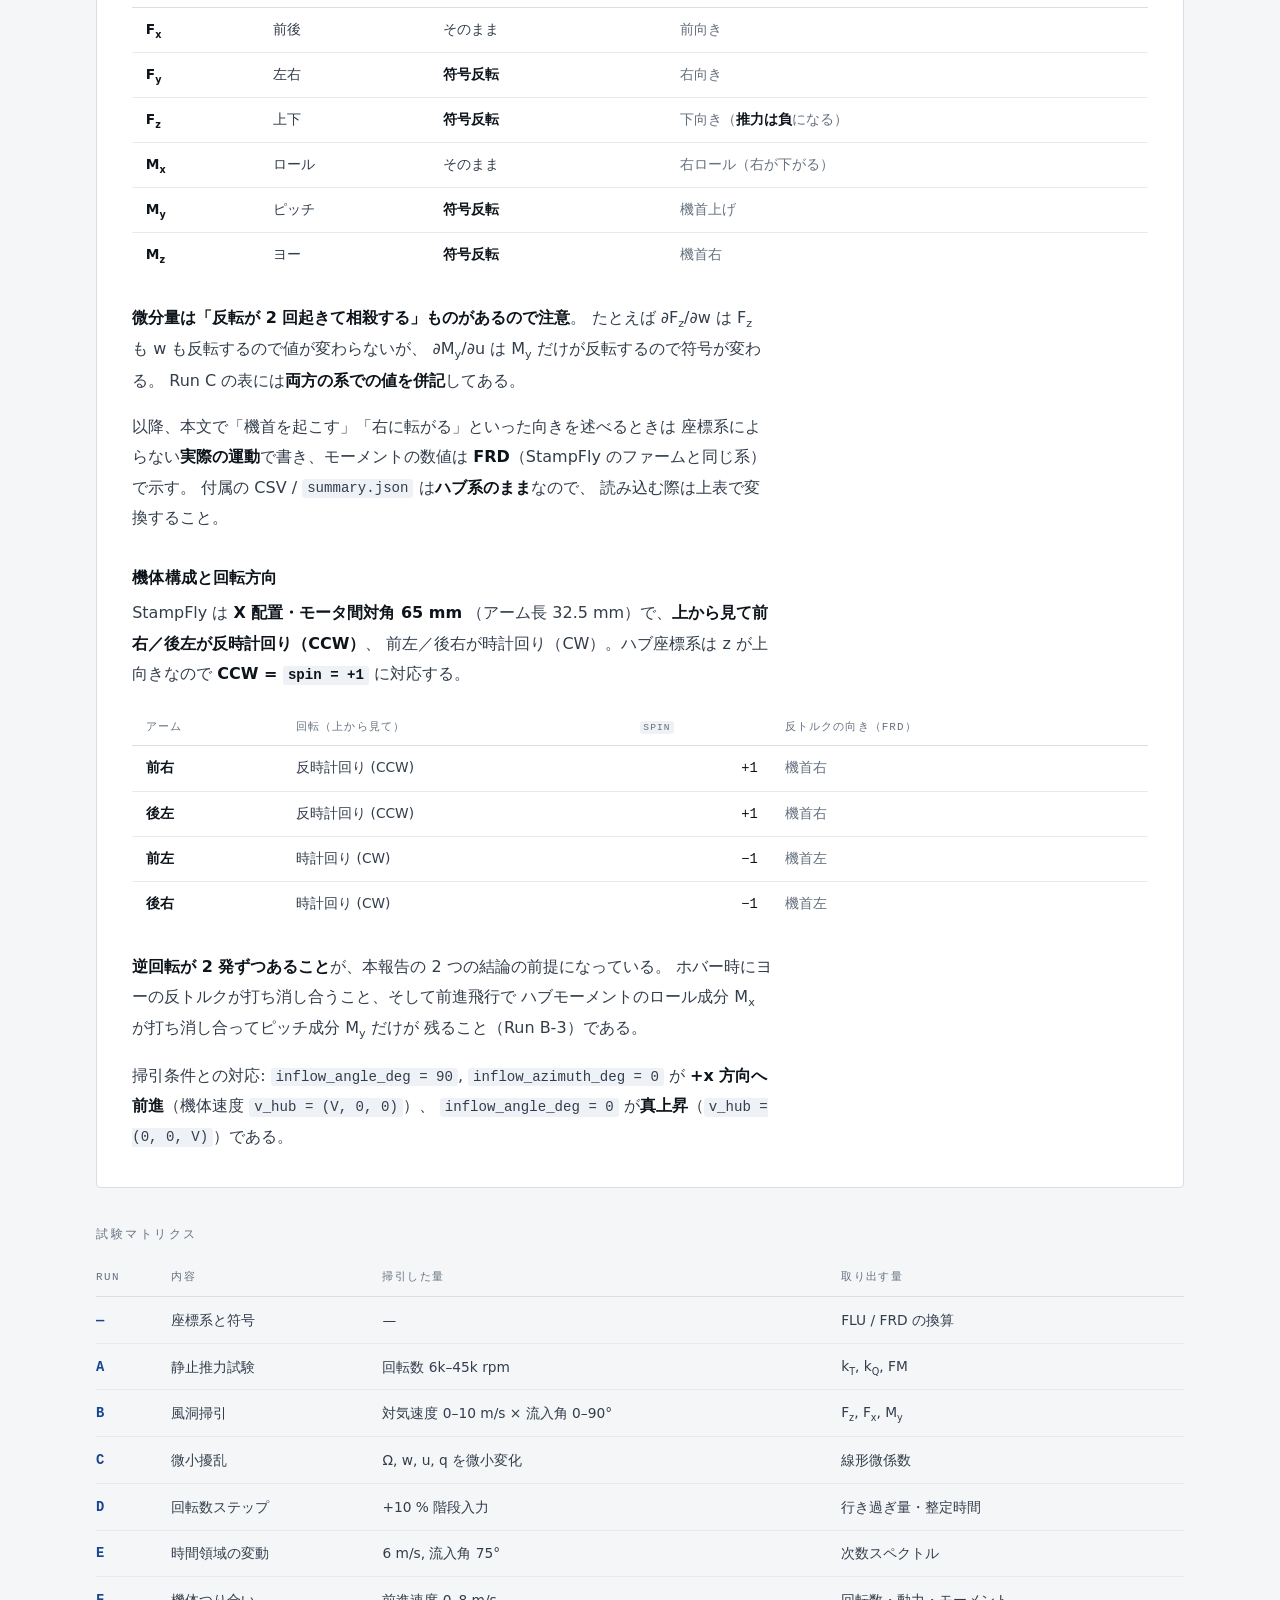
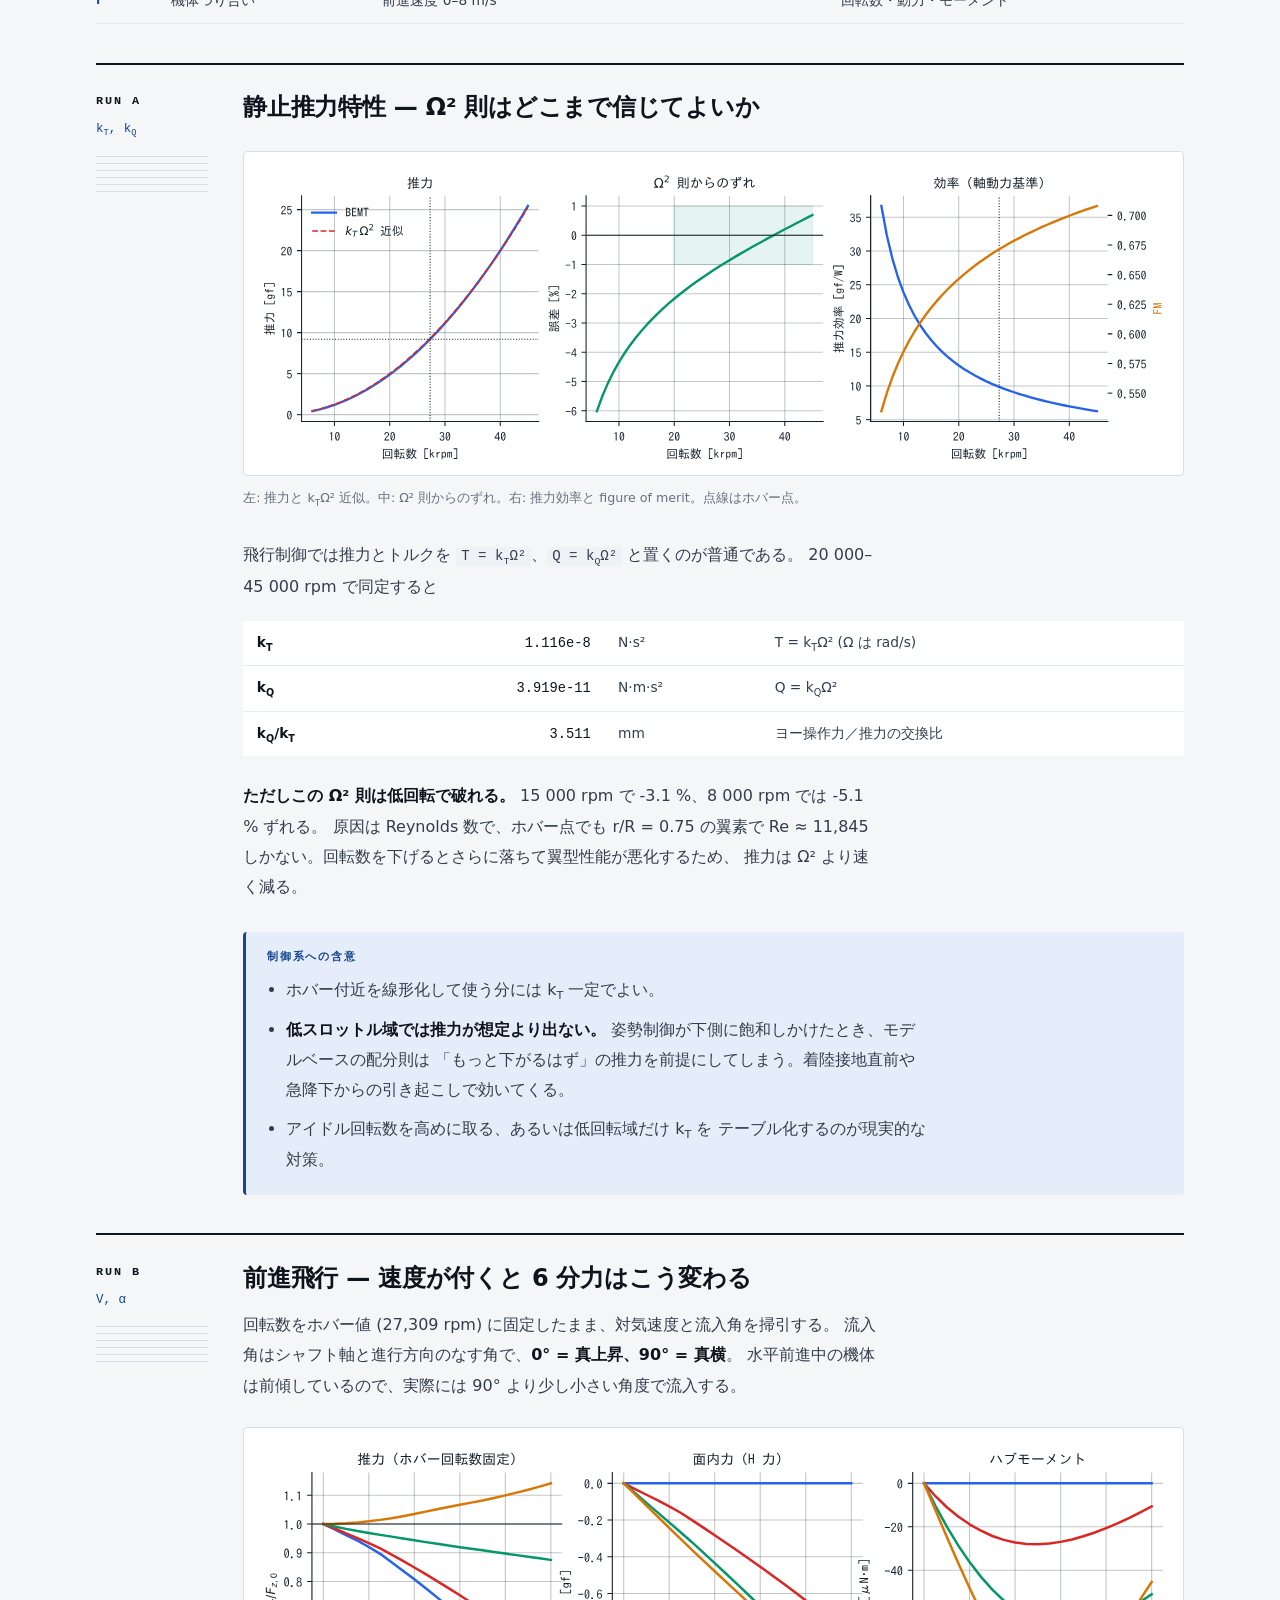
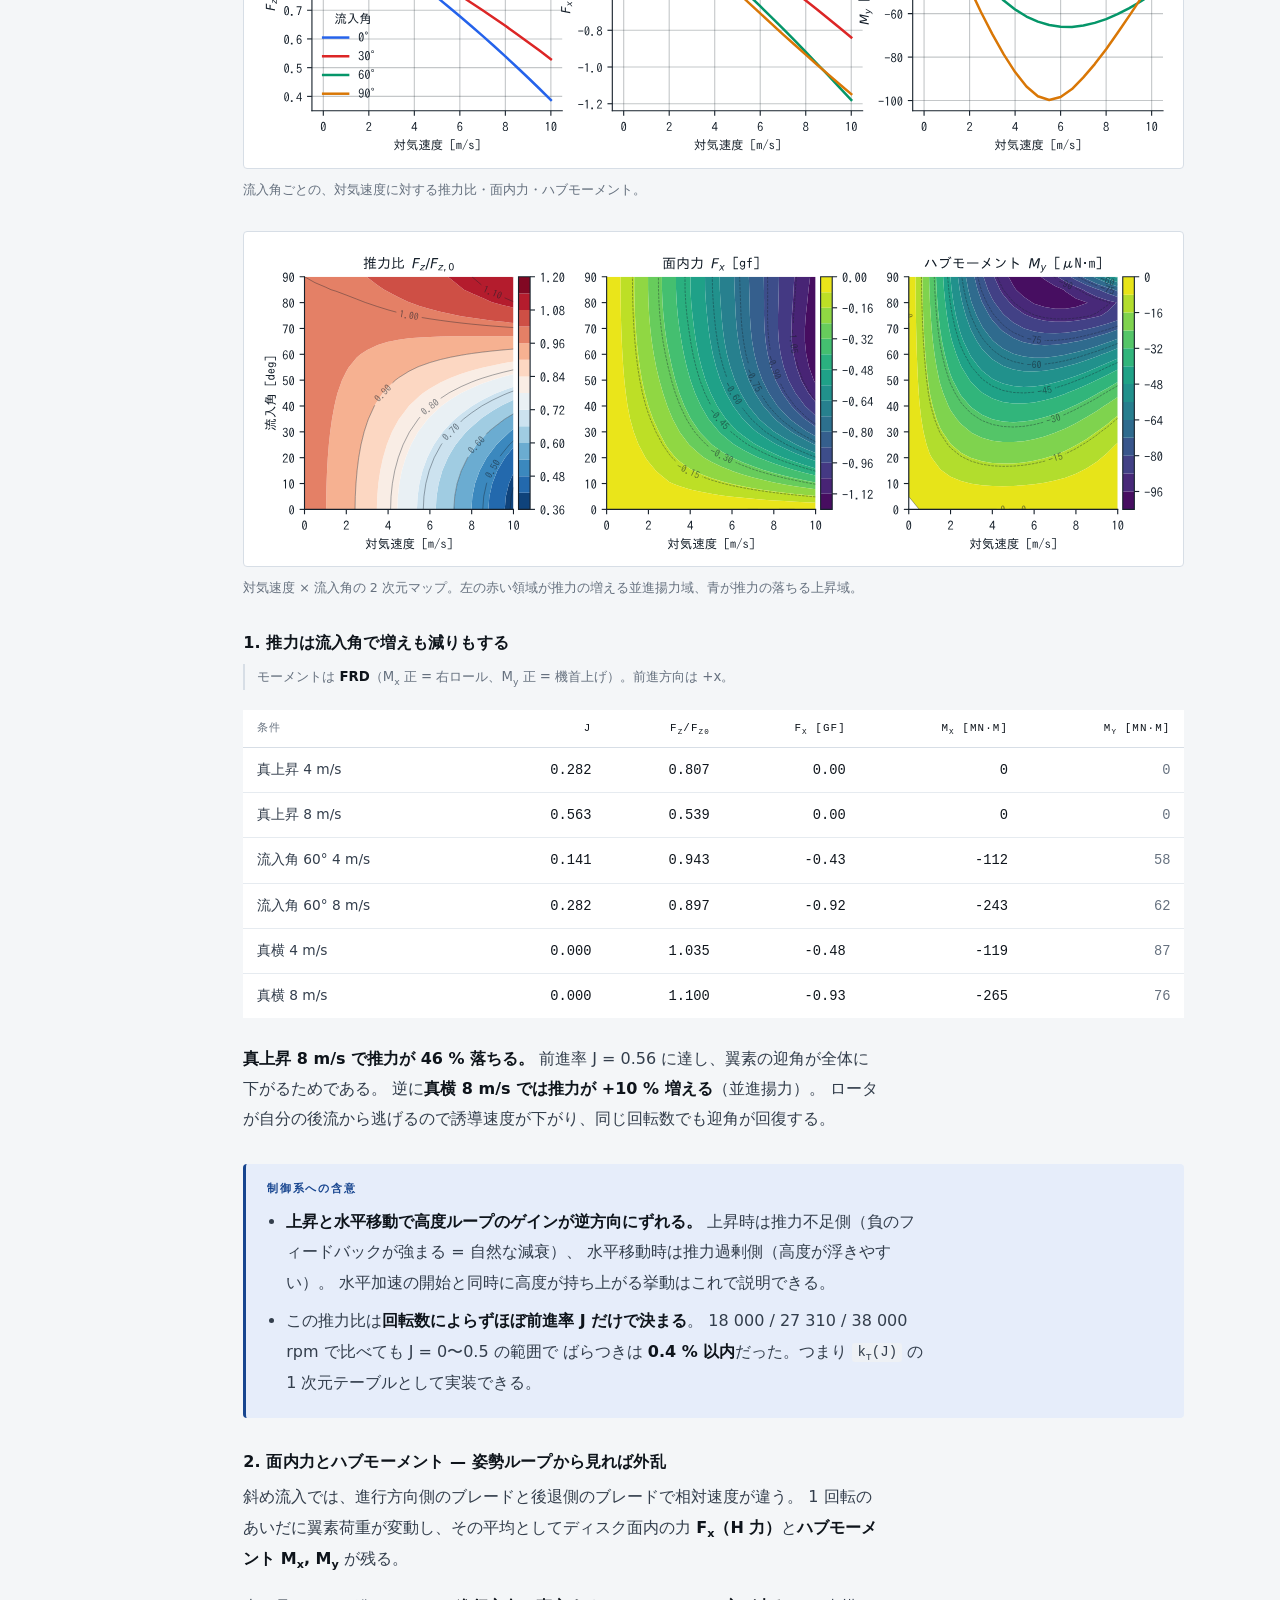
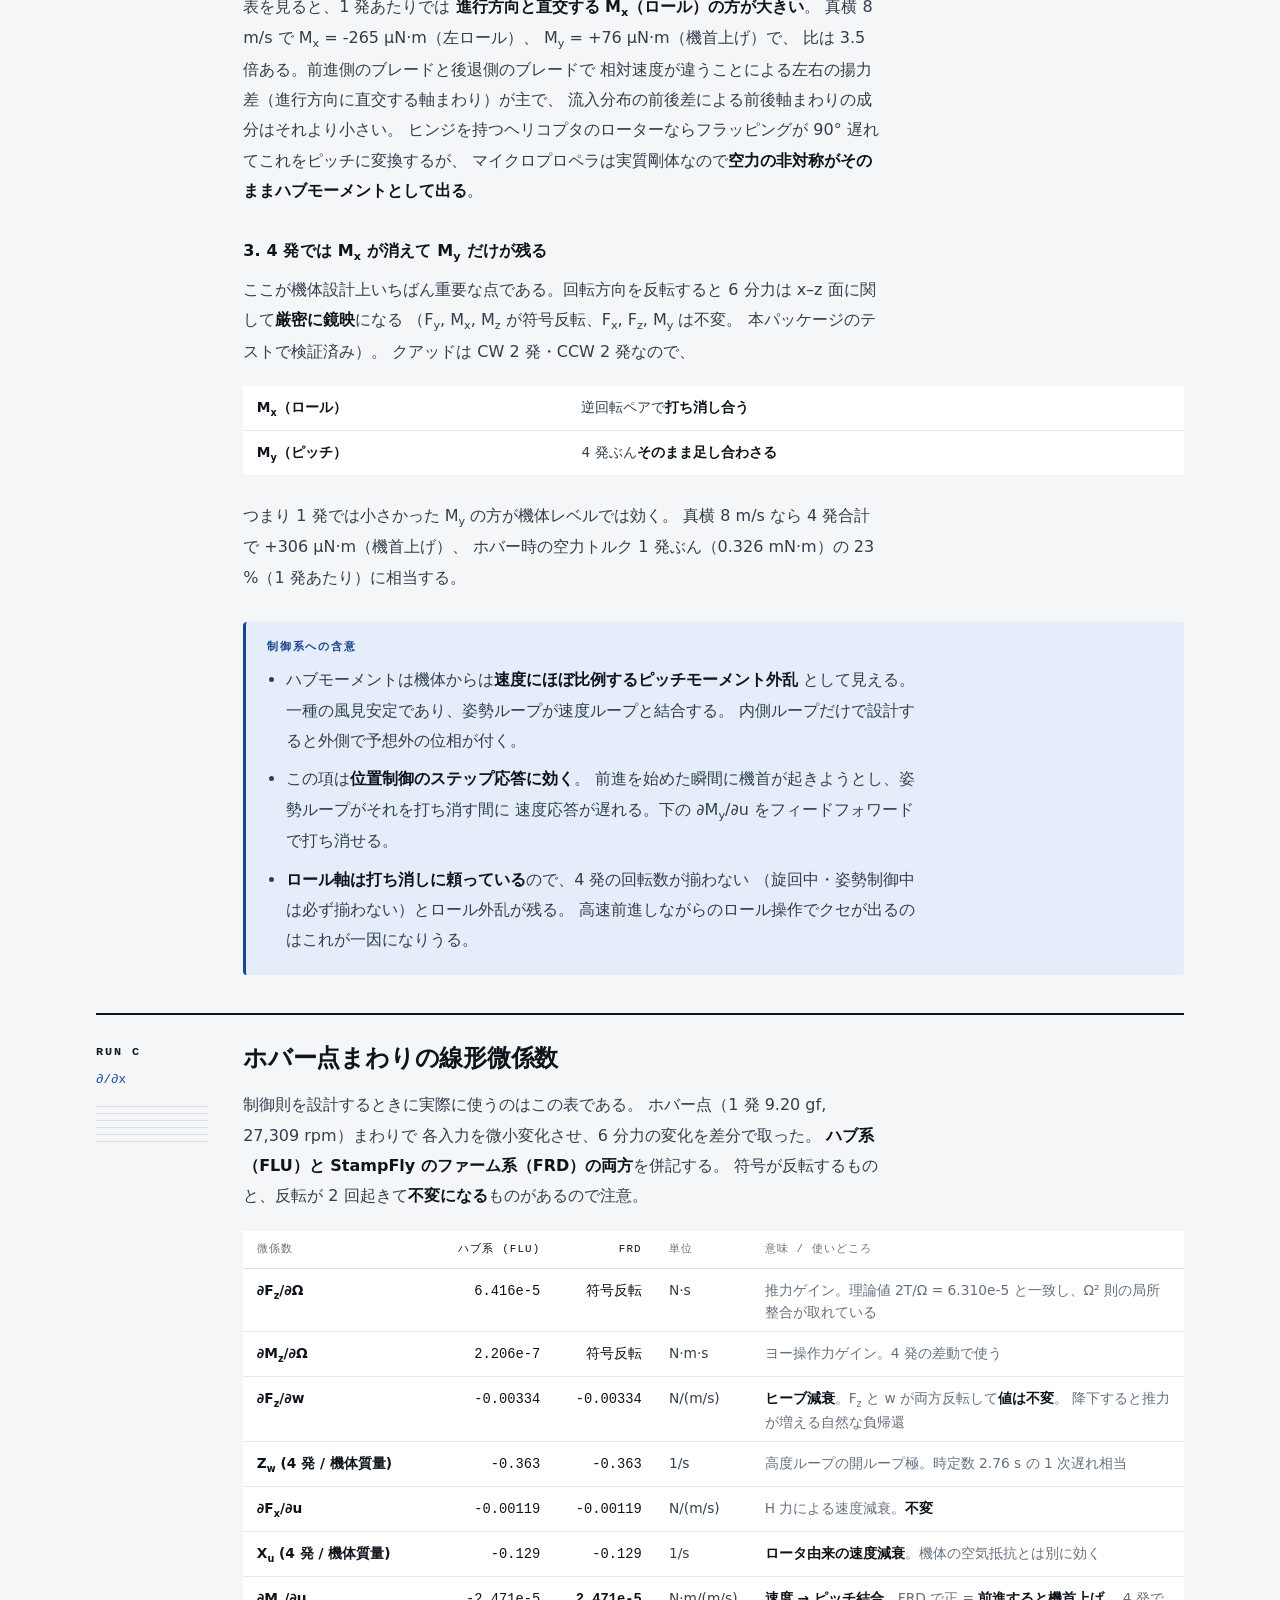
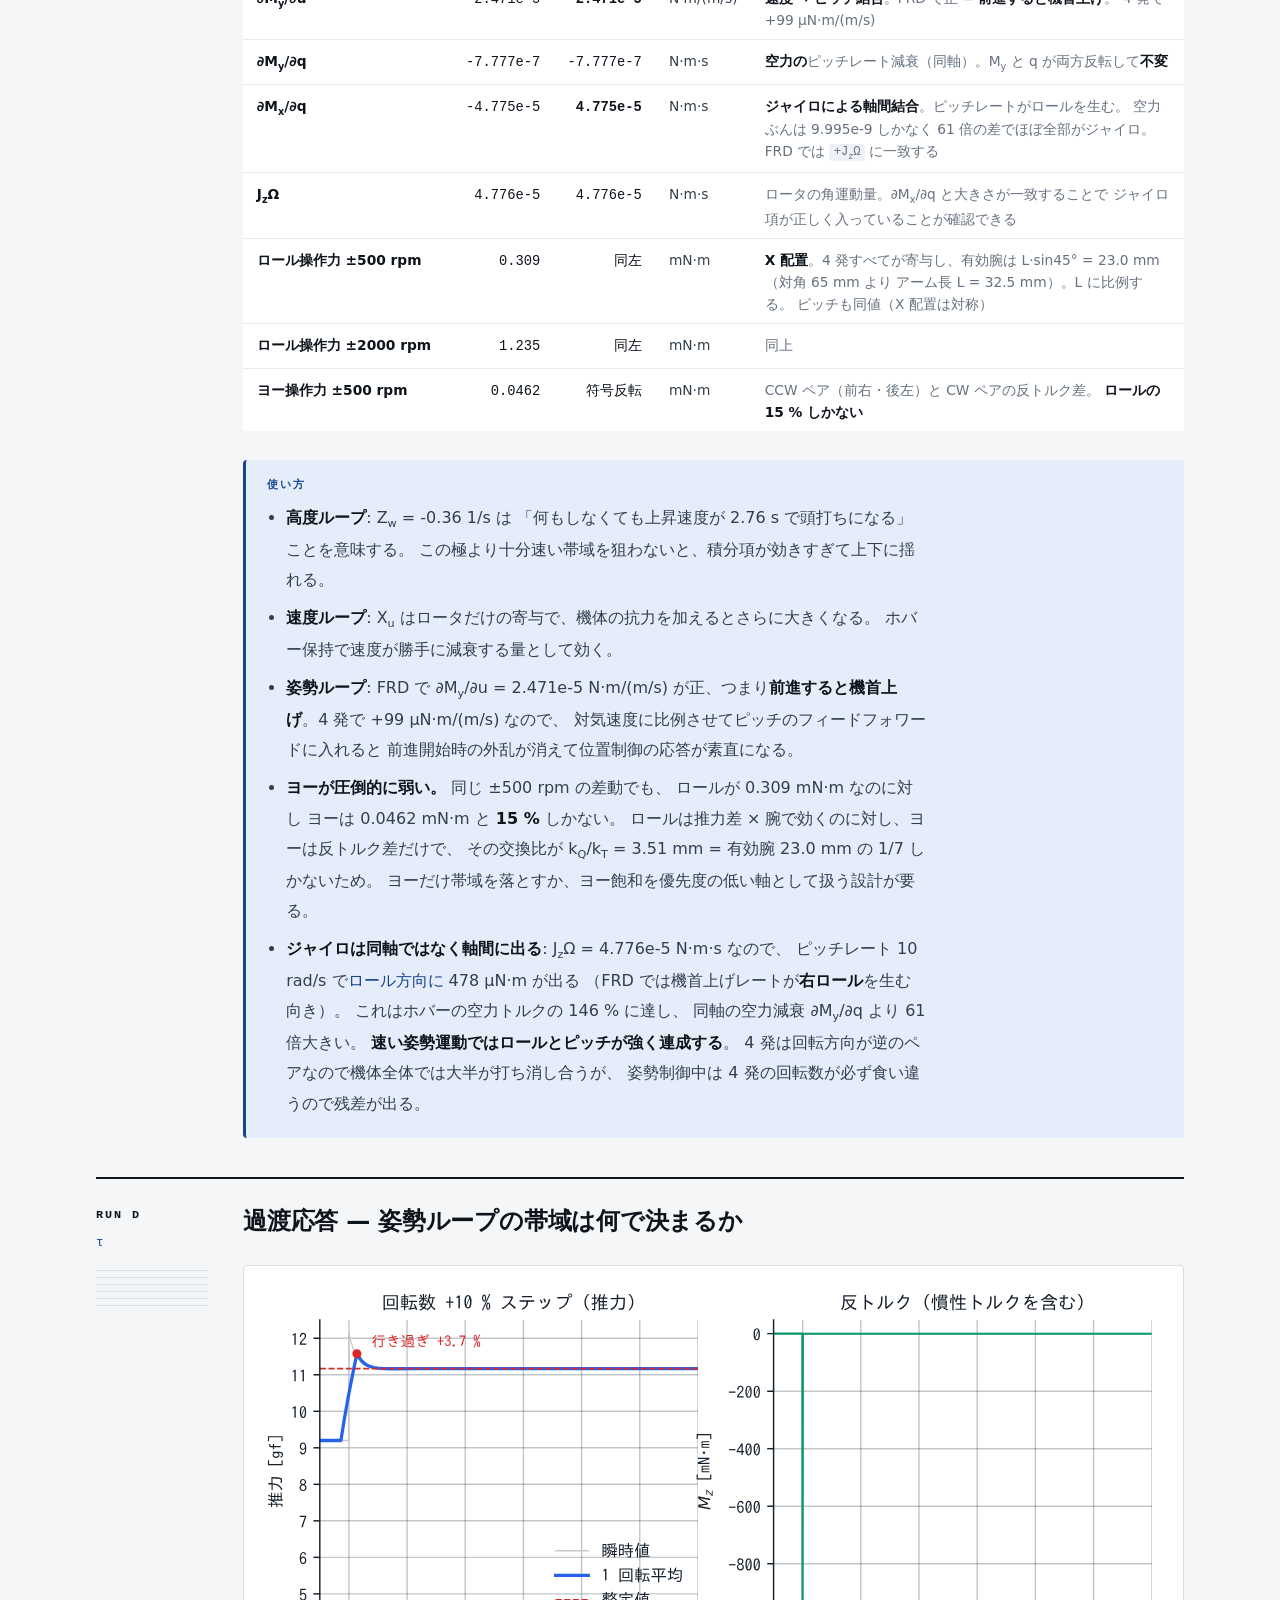
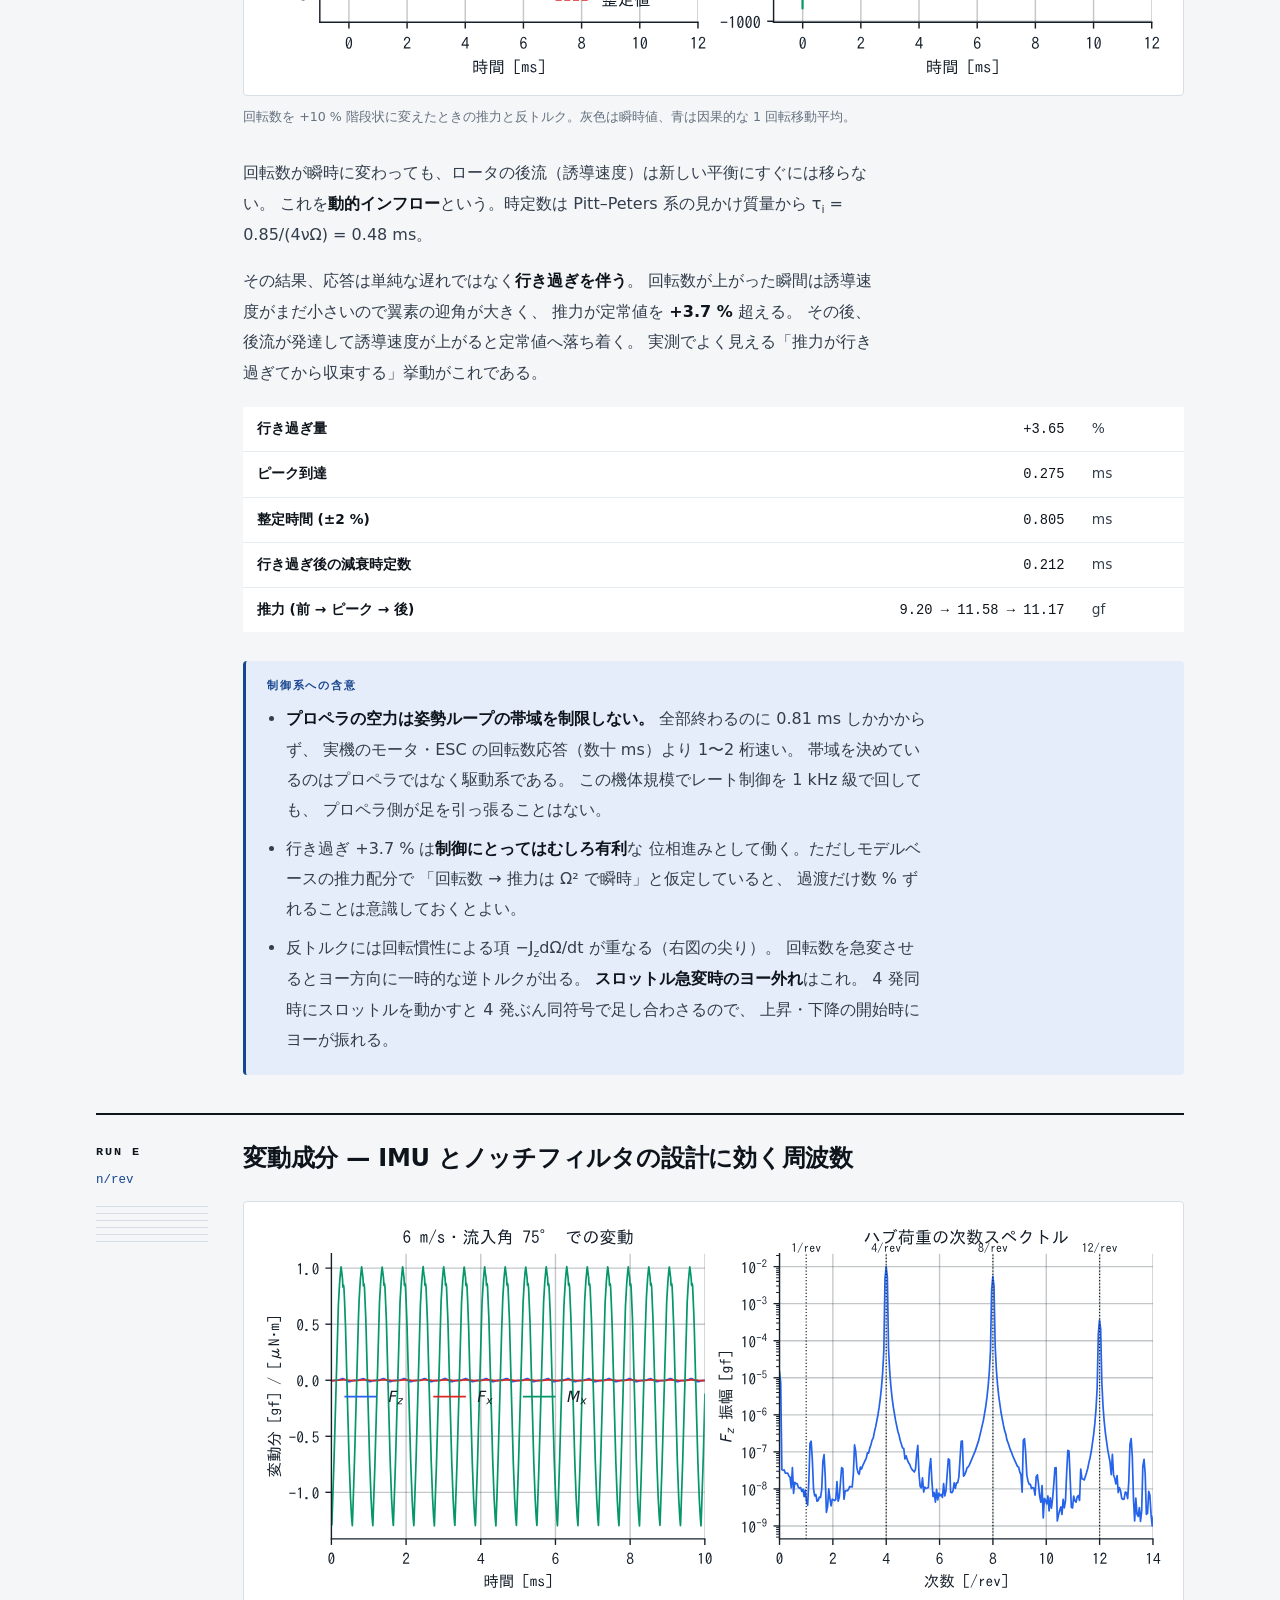
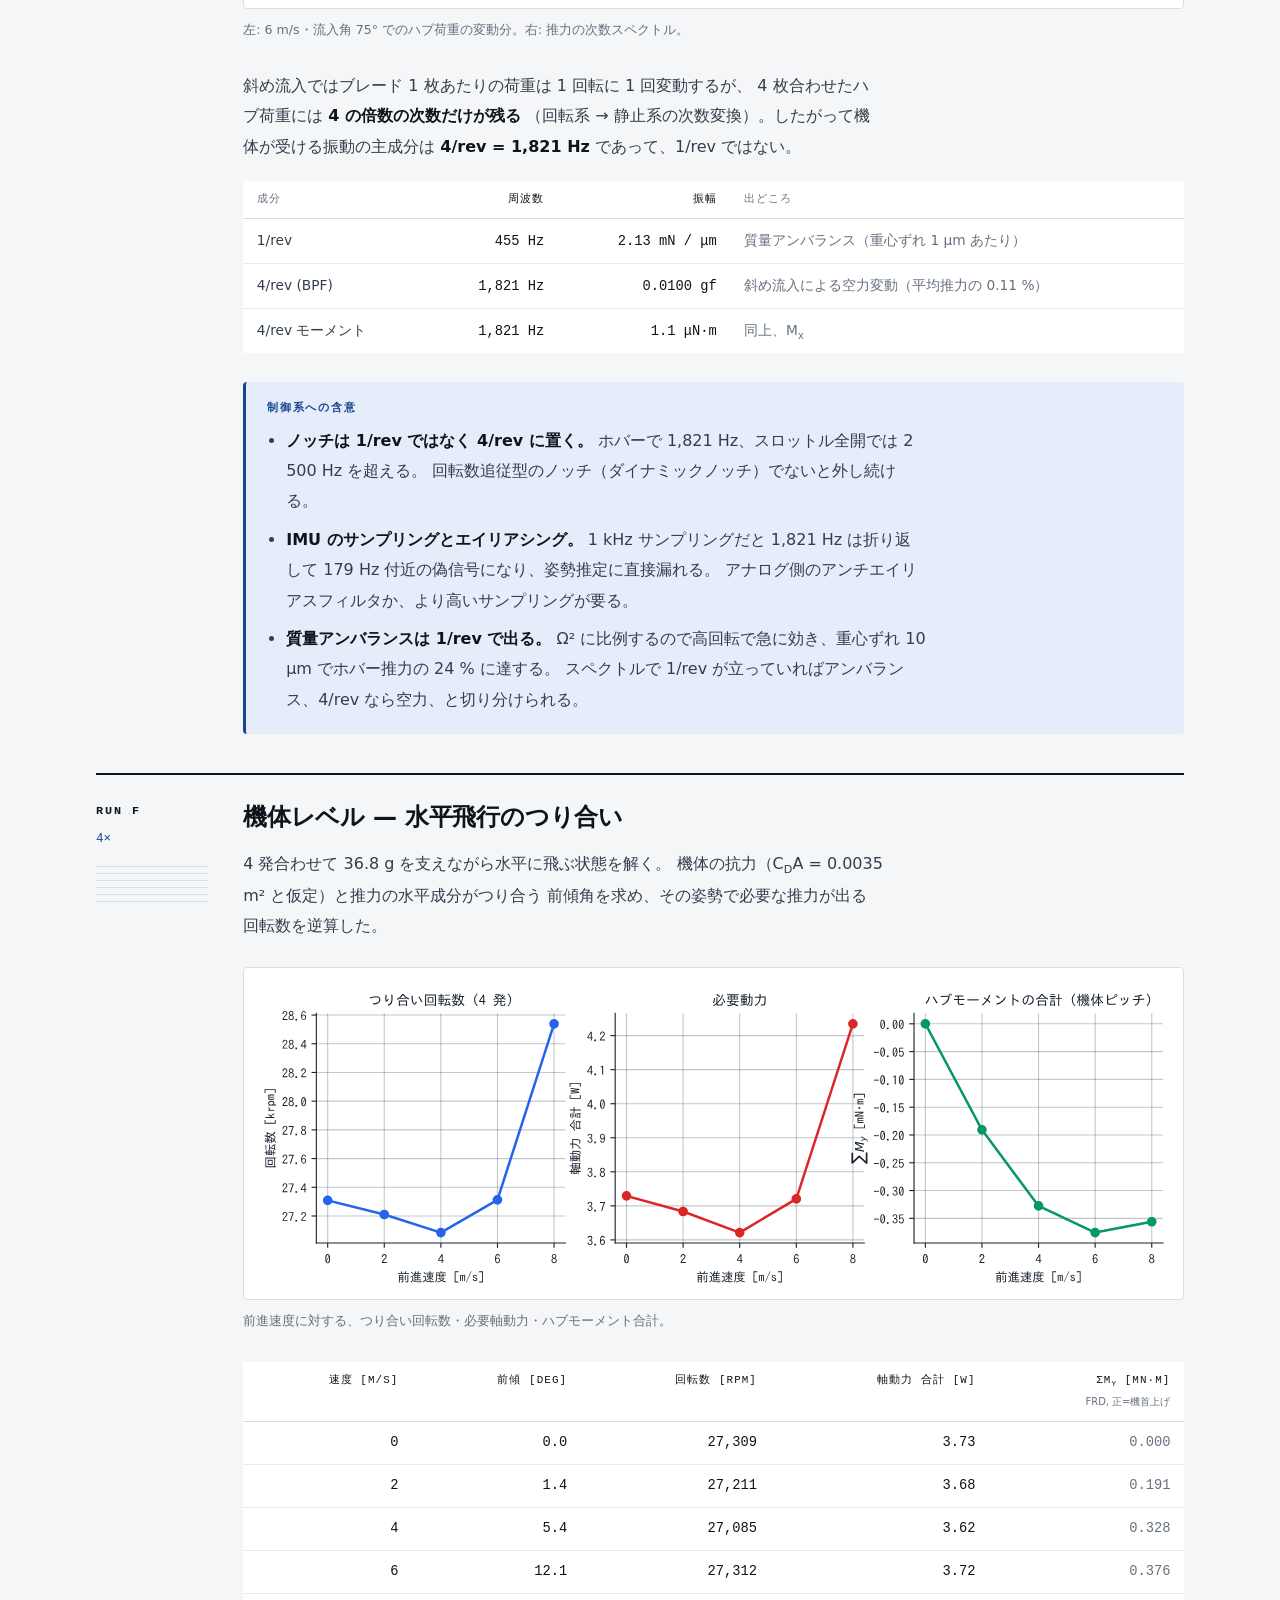
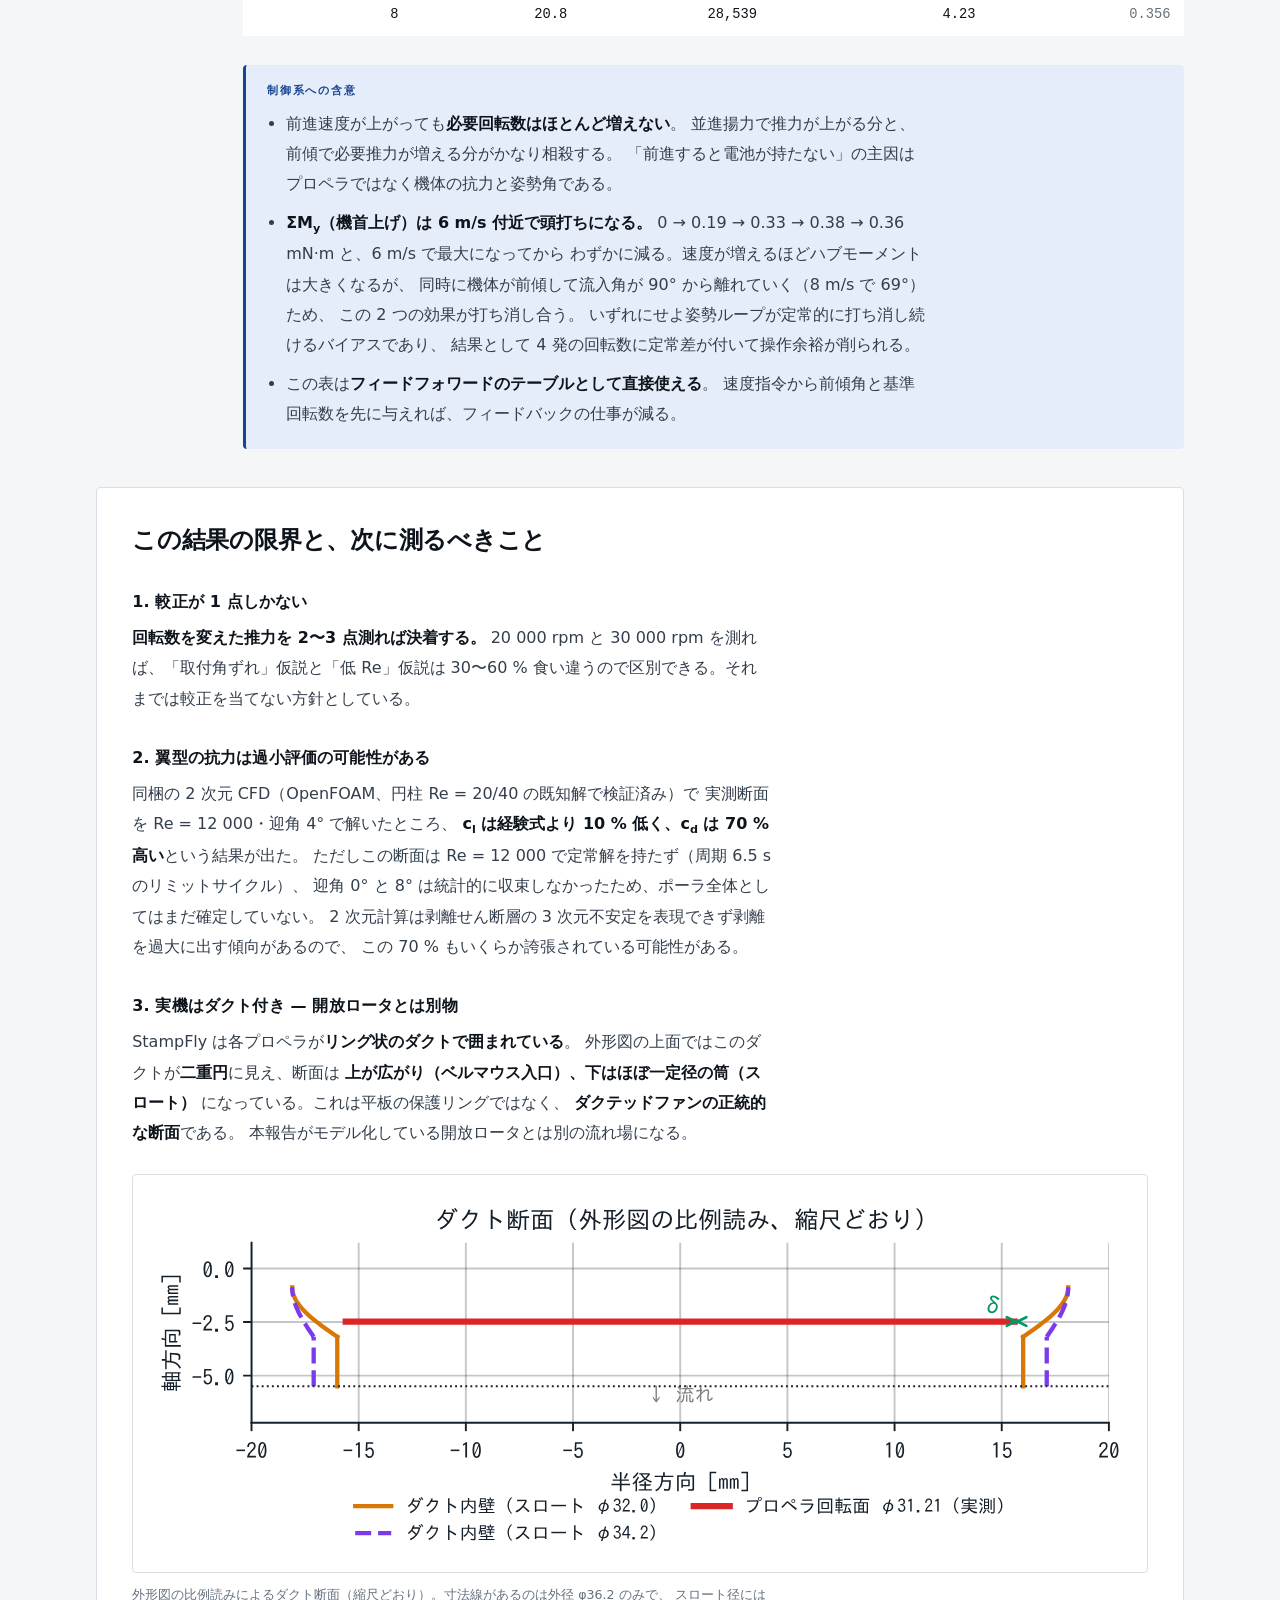
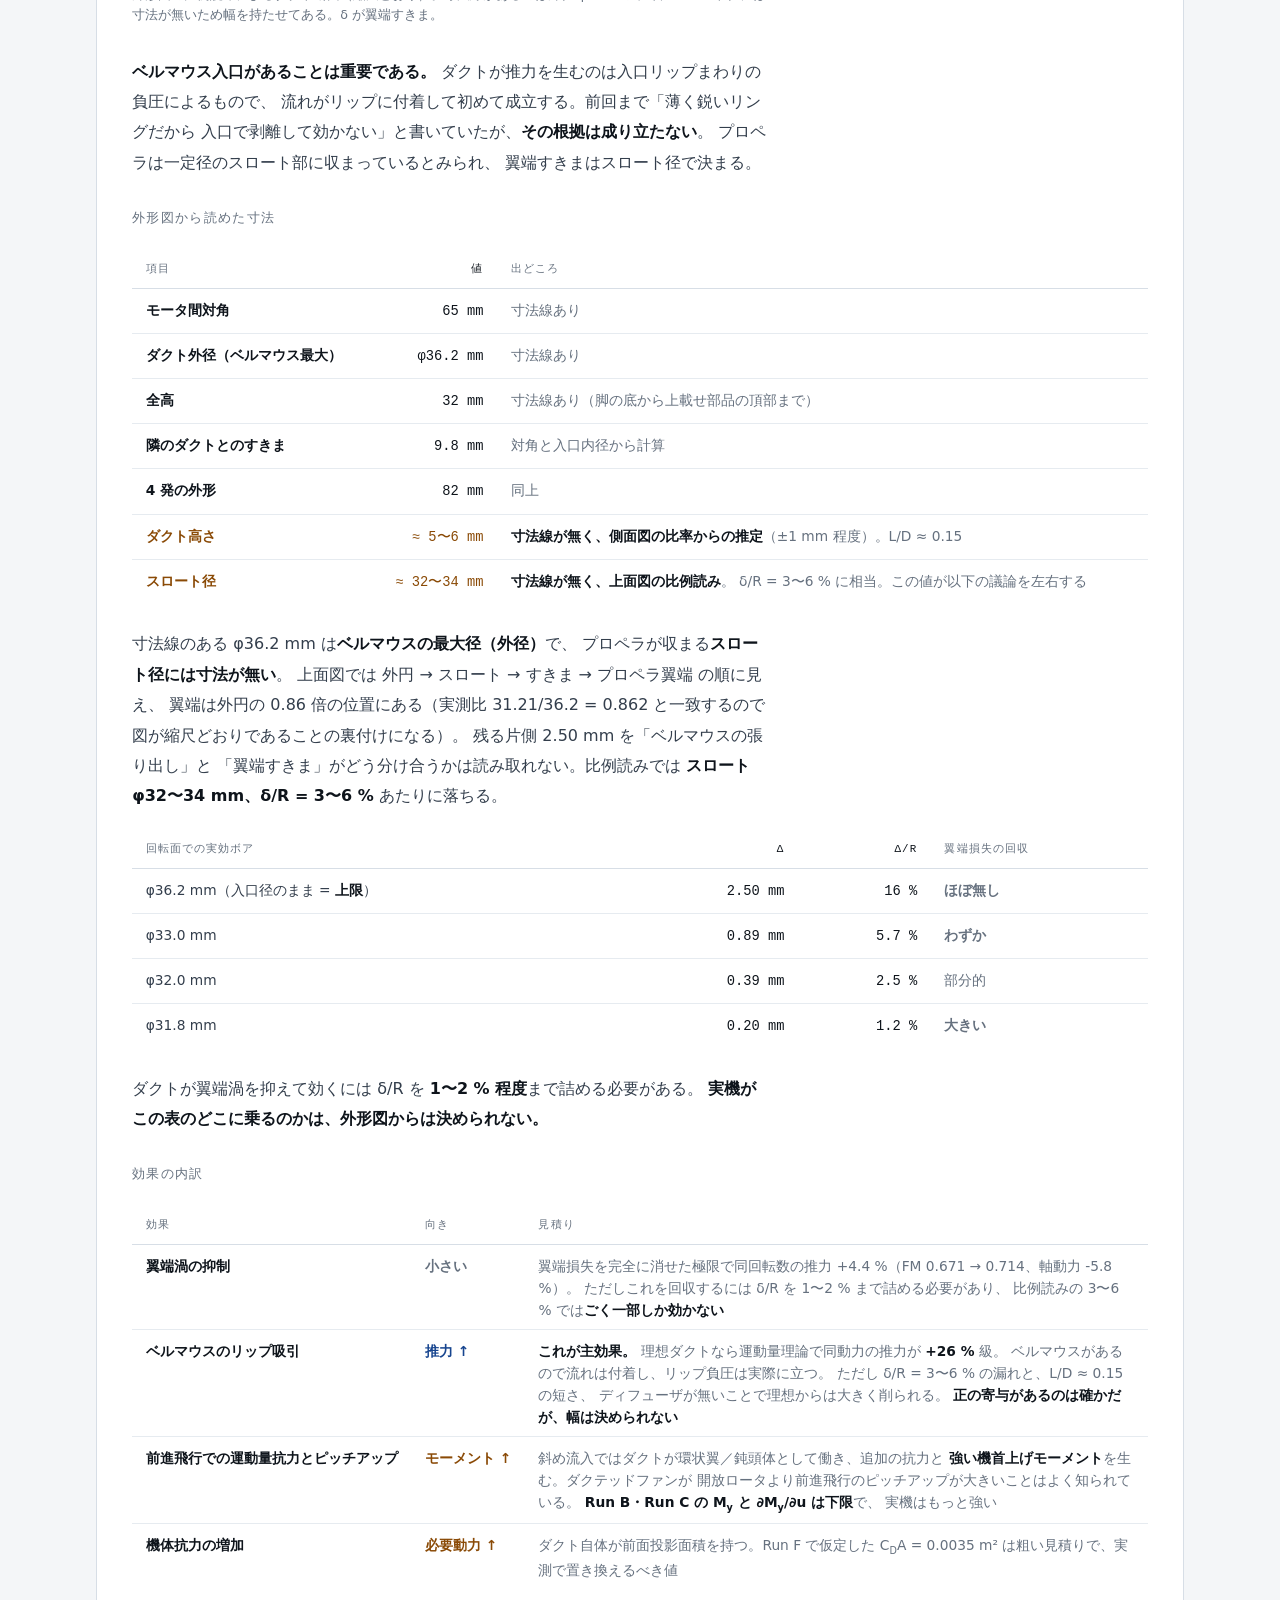
==== commit 112b03f6: "ダクト断面 (ベルマウス入口 + ストレートスロート) を反映し、評価を再々訂正 外形図の読み方について 3 点の指摘を受けて修正した。   1. φ36.2 の引出線は最外円 = ベルマウスの最大径" ====
--- a/docs/report/index.html
+++ b/docs/report/index.html
@@ -63,9 +63,10 @@
     どちらを選ぶかでホバー回転数の予測が 23 % 変わるためである。
   </p>
   <p>
-    さらに<strong>実機はプロペラが薄い筒状のリングでガードされており</strong>、
-    本報告がモデル化している開放ロータとは別の流れ場になる。
-    影響の向きと大きさは<a href="#limits">限界の節</a>にまとめた。
+    さらに<strong>実機はプロペラがベルマウス入口を持つダクトで囲まれている</strong>。
+    本報告は<strong>開放ロータ</strong>のモデルなので、
+    <strong>ホバー推力を過小に、前進飛行のピッチアップも過小に</strong>見ている。
+    効きの幅は外形図からは決められなかった。詳細は<a href="#limits">限界の節</a>にまとめた。
   </p>
   <p>
     したがって<strong>絶対値は ±20 % 程度の幅を見込んで読んでほしい</strong>。
@@ -590,34 +591,53 @@
     2 次元計算は剥離せん断層の 3 次元不安定を表現できず剥離を過大に出す傾向があるので、
     この 70 % もいくらか誇張されている可能性がある。
   </p>
-  <h3>3. 実機はシュラウド付き — 本報告で最大の未知数</h3>
+  <h3>3. 実機はダクト付き — 開放ロータとは別物</h3>
   <p>
     StampFly は各プロペラが<strong>リング状のダクトで囲まれている</strong>。
-    外形図の上面ではこのダクトが<strong>二重円</strong>に見え、
-    <strong>下に向かって細くなるテーパ形状</strong>になっている。
-    つまり<strong>入口が絞られた、ダクテッドファンに近い断面</strong>であり、
+    外形図の上面ではこのダクトが<strong>二重円</strong>に見え、断面は
+    <strong>上が広がり（ベルマウス入口）、下はほぼ一定径の筒（スロート）</strong>
+    になっている。これは平板の保護リングではなく、
+    <strong>ダクテッドファンの正統的な断面</strong>である。
     本報告がモデル化している開放ロータとは別の流れ場になる。
+  </p>
+  <figure>
+    <div class="fig-box"><img src="assets/duct.svg" alt="" loading="lazy"></div>
+    <figcaption>外形図の比例読みによるダクト断面（縮尺どおり）。寸法線があるのは外径 φ36.2 のみで、
+      スロート径には寸法が無いため幅を持たせてある。δ が翼端すきま。</figcaption>
+  </figure>
+  <p>
+    <strong>ベルマウス入口があることは重要である。</strong>
+    ダクトが推力を生むのは入口リップまわりの負圧によるもので、
+    流れがリップに付着して初めて成立する。前回まで「薄く鋭いリングだから
+    入口で剥離して効かない」と書いていたが、<strong>その根拠は成り立たない</strong>。
+    プロペラは一定径のスロート部に収まっているとみられ、
+    翼端すきまはスロート径で決まる。
   </p>
   <h4>外形図から読めた寸法</h4>
   <div class="table-scroll"><table class="data wide">
     <thead><tr><th>項目</th><th class="num">値</th><th>出どころ</th></tr></thead>
     <tbody>
       <tr><th>モータ間対角</th><td class="num">65 mm</td><td>寸法線あり</td></tr>
-      <tr><th>ダクト入口内径</th><td class="num">φ36.2 mm</td><td>寸法線あり（上端＝いちばん太いところ）</td></tr>
+      <tr><th>ダクト外径（ベルマウス最大）</th><td class="num">φ36.2 mm</td><td>寸法線あり</td></tr>
       <tr><th>全高</th><td class="num">32 mm</td><td>寸法線あり（脚の底から上載せ部品の頂部まで）</td></tr>
       <tr><th>隣のダクトとのすきま</th><td class="num">9.8 mm</td><td>対角と入口内径から計算</td></tr>
       <tr><th>4 発の外形</th><td class="num">82 mm</td><td>同上</td></tr>
       <tr><th class="est">ダクト高さ</th><td class="num est">≈ 5〜6 mm</td>
           <td><strong>寸法線が無く、側面図の比率からの推定</strong>（±1 mm 程度）。L/D ≈ 0.15</td></tr>
-      <tr><th class="est">回転面での実効ボア</th><td class="num est">不明</td>
-          <td><strong>寸法線が無い。下細りなので φ36.2 より小さい。
-              この値が以下の議論をすべて左右する</strong></td></tr>
+      <tr><th class="est">スロート径</th><td class="num est">≈ 32〜34 mm</td>
+          <td><strong>寸法線が無く、上面図の比例読み</strong>。
+              δ/R = 3〜6 % に相当。この値が以下の議論を左右する</td></tr>
     </tbody>
   </table></div>
   <p>
-    寸法線のある φ36.2 mm は<strong>入口（上端）の径</strong>で、
-    プロペラ回転面での実効ボアは<strong>それより小さい。そしてその値は図に寸法が無い</strong>。
-    したがって翼端すきまは
+    寸法線のある φ36.2 mm は<strong>ベルマウスの最大径（外径）</strong>で、
+    プロペラが収まる<strong>スロート径には寸法が無い</strong>。
+    上面図では 外円 → スロート → すきま → プロペラ翼端 の順に見え、
+    翼端は外円の 0.86 倍の位置にある（実測比 31.21/36.2 = 0.862 と一致するので
+    図が縮尺どおりであることの裏付けになる）。
+    残る片側 2.50 mm を「ベルマウスの張り出し」と
+    「翼端すきま」がどう分け合うかは読み取れない。比例読みでは
+    <strong>スロート φ32〜34 mm、δ/R = 3〜6 %</strong> あたりに落ちる。
   </p>
   <div class="table-scroll"><table class="data wide">
     <thead><tr><th>回転面での実効ボア</th><th class="num">δ</th><th class="num">δ/R</th><th>翼端損失の回収</th></tr></thead>
@@ -644,22 +664,21 @@
     <thead><tr><th>効果</th><th>向き</th><th>見積り</th></tr></thead>
     <tbody>
       <tr>
-        <th>翼端渦の抑制</th><td class="unknown-cell">不明</td>
+        <th>翼端渦の抑制</th><td class="muted-cell">小さい</td>
         <td>翼端損失を完全に消せた極限で同回転数の推力
-            <strong>+4.4 %</strong>
-            （FM 0.671 → 0.714、
-            ホバー回転数 -2.1 %、
-            軸動力 -5.8 %）。
-            実際にどれだけ回収できるかは上表の δ/R 次第で、
-            <strong>0 % からこの上限までの幅がある</strong></td>
+            +4.4 %（FM 0.671 →
+            0.714、軸動力 -5.8 %）。
+            ただしこれを回収するには δ/R を 1〜2 % まで詰める必要があり、
+            比例読みの 3〜6 % では<strong>ごく一部しか効かない</strong></td>
       </tr>
       <tr>
-        <th>ダクトのリップ吸引</th><td class="unknown-cell">不明</td>
-        <td>理想ダクト（流れがダクトを満たす）なら運動量理論で同動力の推力が
+        <th>ベルマウスのリップ吸引</th><td class="good">推力 ↑</td>
+        <td><strong>これが主効果。</strong> 理想ダクトなら運動量理論で同動力の推力が
             <strong>+26 %</strong> 級。
-            <strong>入口が絞られた形状は流れの付着に有利</strong>なので、
-            単純な平板リングよりは効く可能性が高い。
-            ただしリング高さ L/D ≈ 0.15 は短く、ディフューザも無い</td>
+            ベルマウスがあるので流れは付着し、リップ負圧は実際に立つ。
+            ただし δ/R = 3〜6 % の漏れと、L/D ≈ 0.15 の短さ、
+            ディフューザが無いことで理想からは大きく削られる。
+            <strong>正の寄与があるのは確かだが、幅は決められない</strong></td>
       </tr>
       <tr>
         <th>前進飛行での運動量抗力とピッチアップ</th><td class="bad">モーメント ↑</td>
@@ -677,18 +696,21 @@
     </tbody>
   </table></div>
   <p>
-    <strong>まとめると、シュラウドの効きは決められない。</strong>
-    翼端すきま次第で「ほぼ機械ガード」から「推力を 2〜3 割稼ぐダクト」まで
-    振れ、しかも前進飛行のモーメントは確実に増える方向である。
-    較正の不確かさ（±20 %）と同等かそれ以上の幅があり、
-    <strong>本報告で最大の未知数</strong>と考えてよい。
+    <strong>まとめると、これは「ガード」ではなく実際に働くダクトである。</strong>
+    ベルマウス入口がある以上リップ吸引は立つので<strong>ホバー推力には正の寄与がある</strong>。
+    ただし δ/R = 3〜6 % の翼端漏れと L/D ≈ 0.15 の短さで理想からは大きく削られ、
+    <strong>幅は数 % から十数 % のどこか</strong>としか言えない。
+    前進飛行のモーメントは確実に増える方向である。
+    いずれにせよ<strong>本報告（開放ロータ）はホバー推力を過小、
+    前進飛行のピッチアップを過小に見ている</strong>ことになる。
     ロータ間干渉（s/D = 1.47）とは別の現象で、
     実機では両方が同時に効いている。
   </p>
   <p>
-    これを決めるのに要るのは<strong>ノギス 1 本で測れる 2 つの寸法</strong>である
-    — ダクトの<strong>最小内径</strong>と、<strong>プロペラ回転面がダクトのどの高さに来るか</strong>。
-    この 2 つが分かれば δ/R が確定し、上の幅は大きく縮む。
+    数値を詰めるならスロート径の実測が要るが、<strong>ダクト付きの機体で
+    静止推力を測れば、その 1 点に全部まとめて入ってくる</strong>。
+    較正（下記）を実施すればダクトの寄与も一緒に吸収されるので、
+    実用上はそちらが近道である。
   </p>
 
   <h3>4. モデルそのものの限界</h3>
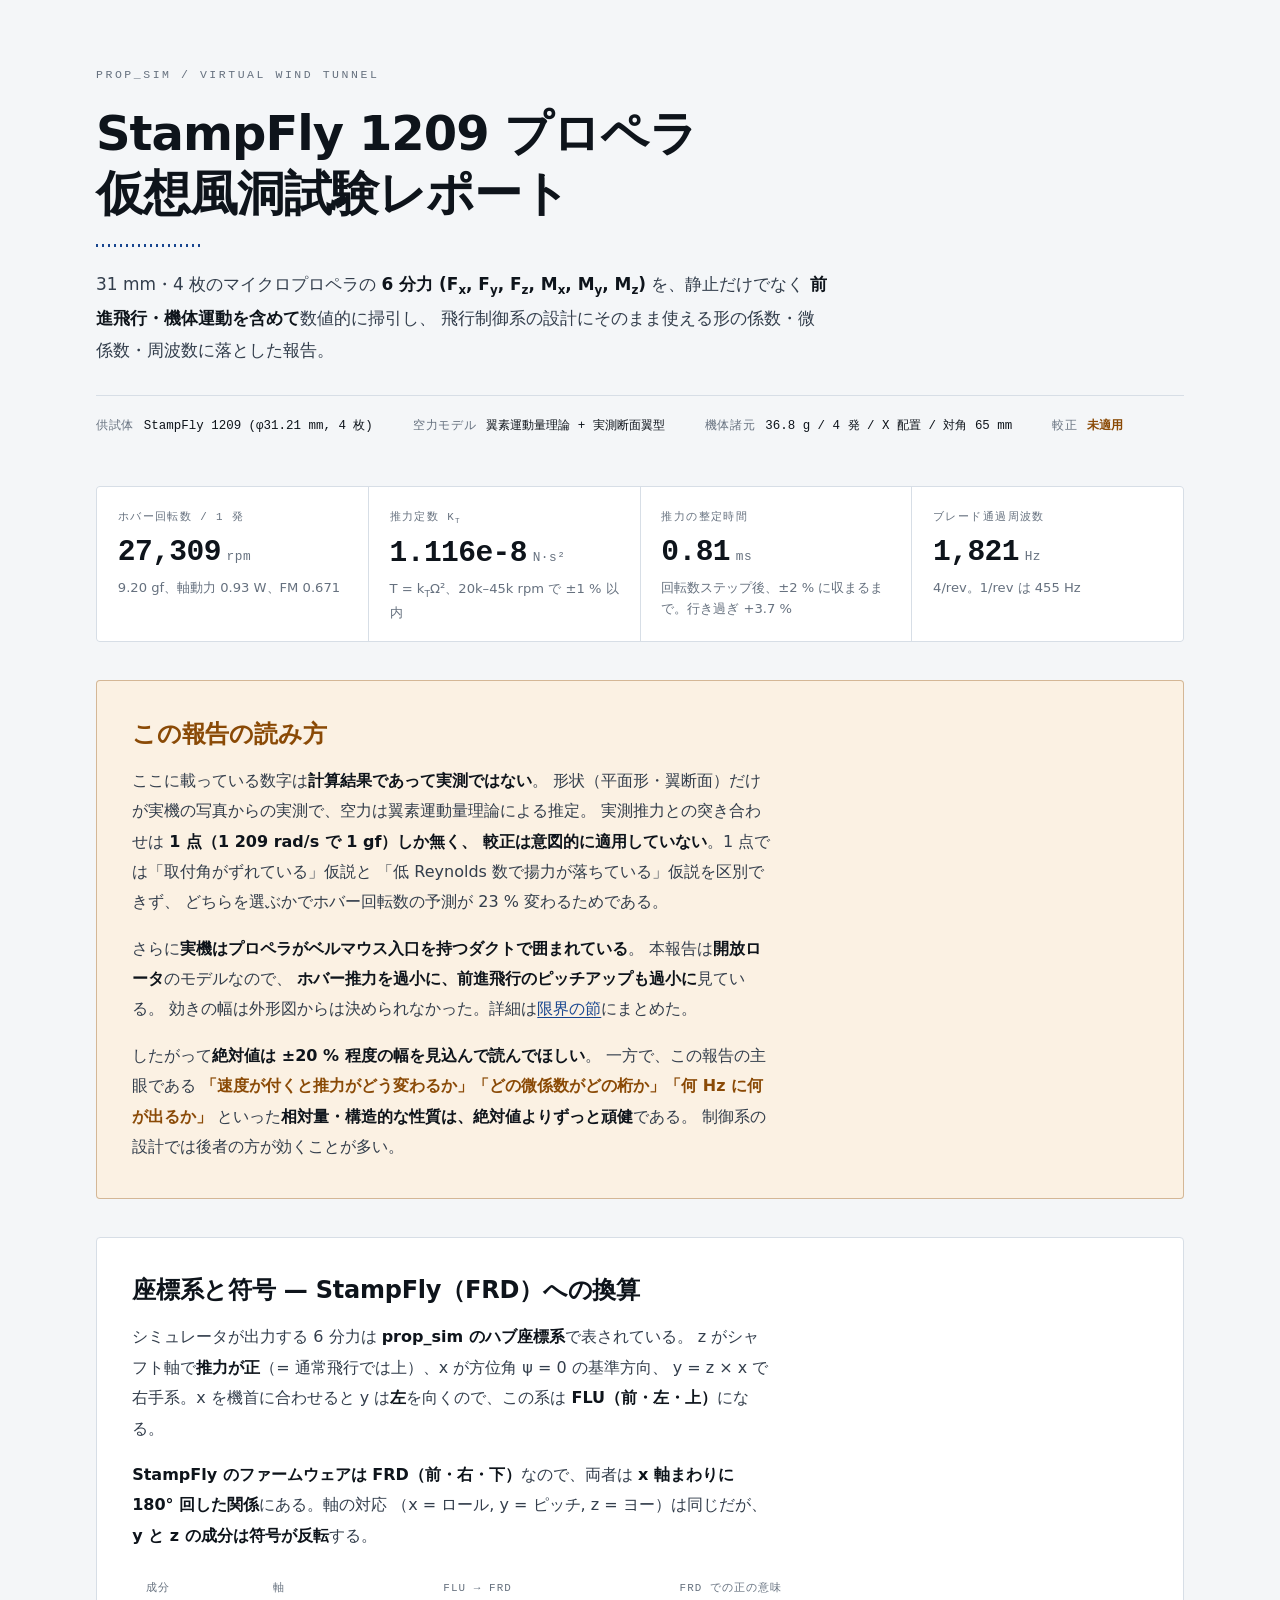
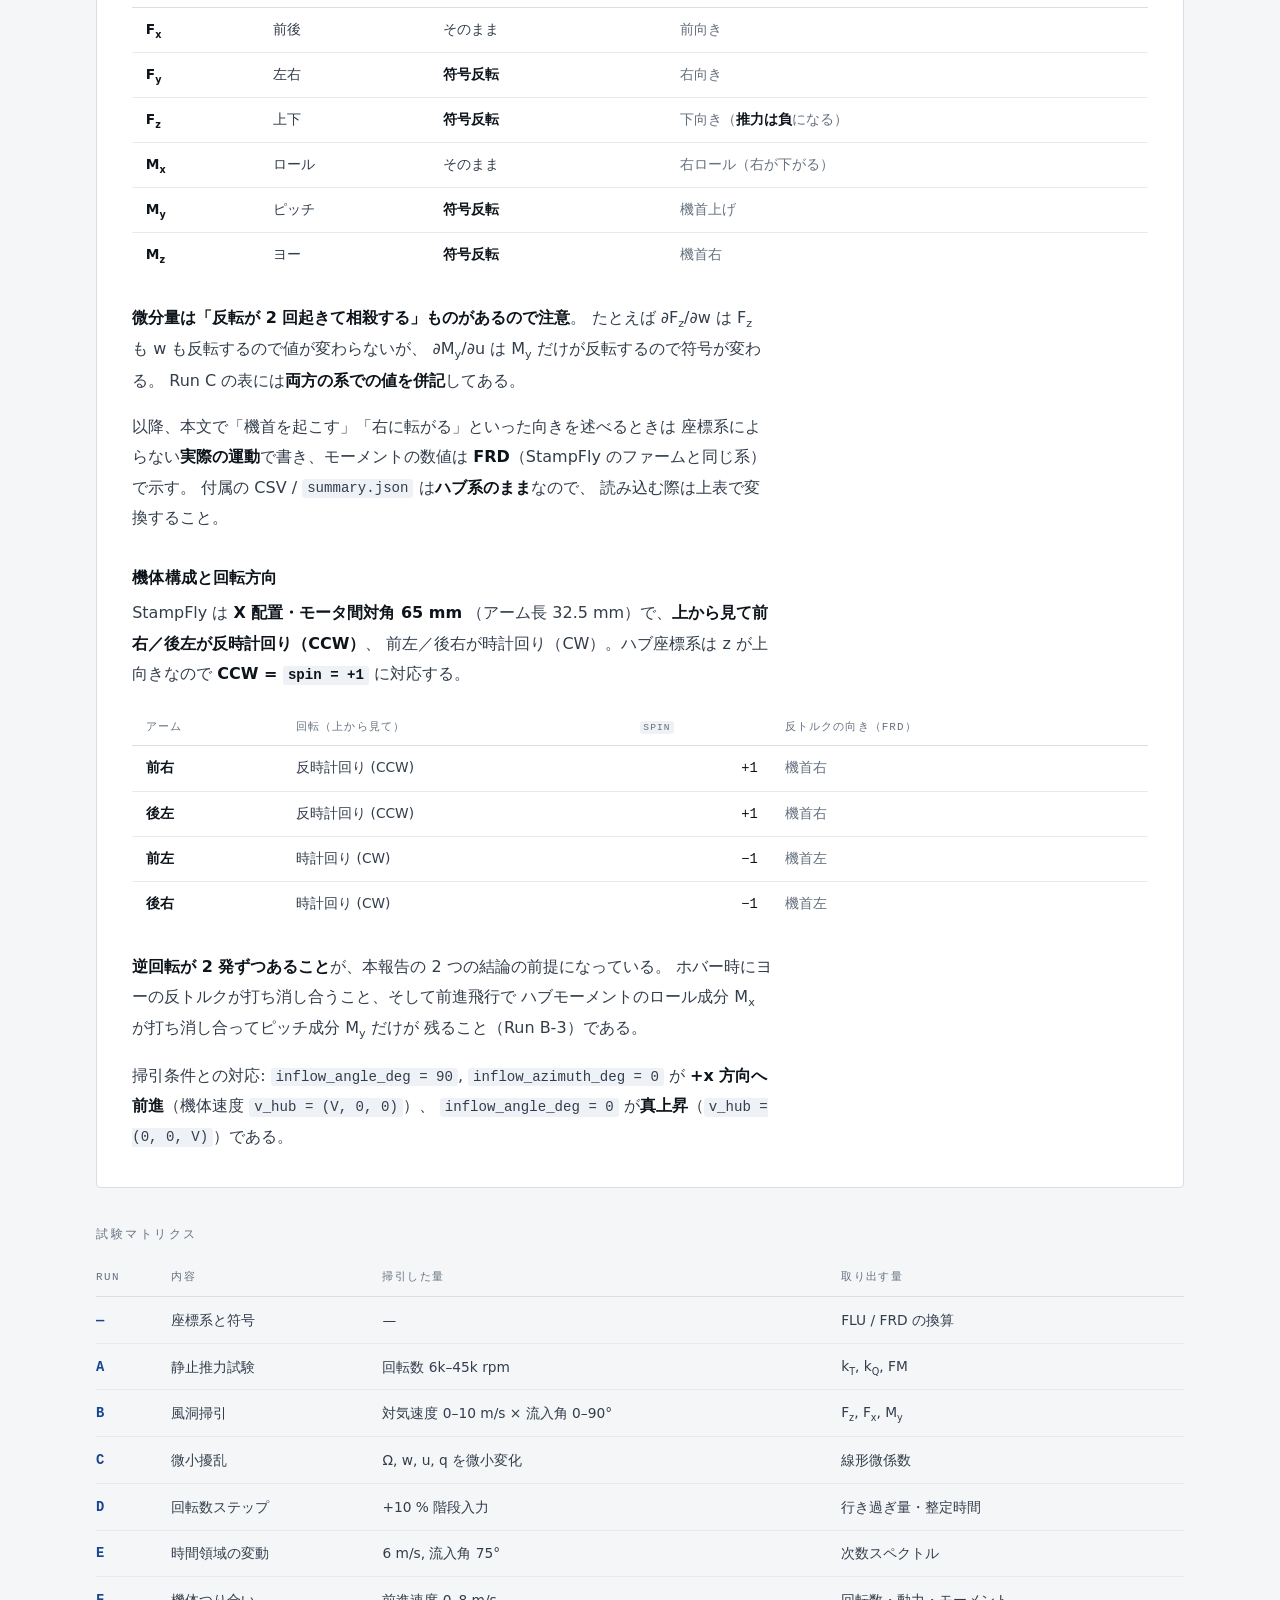
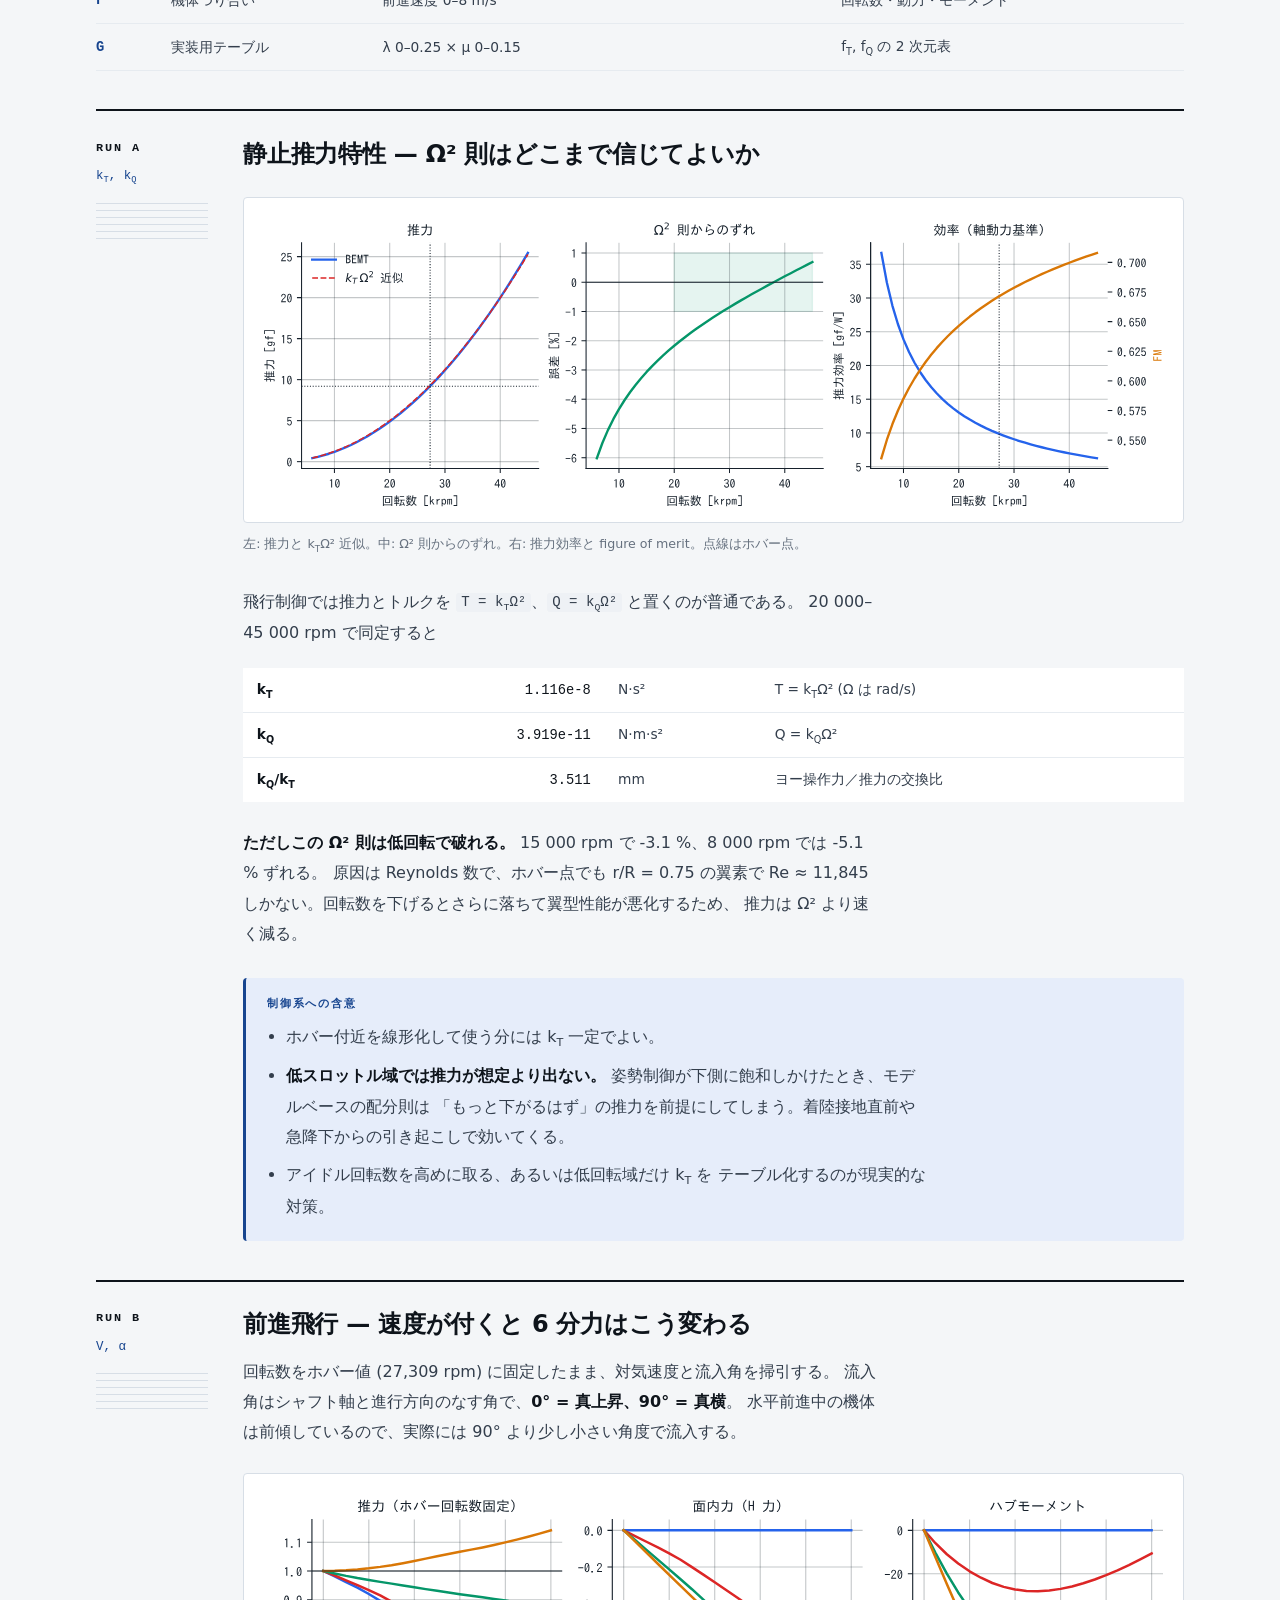
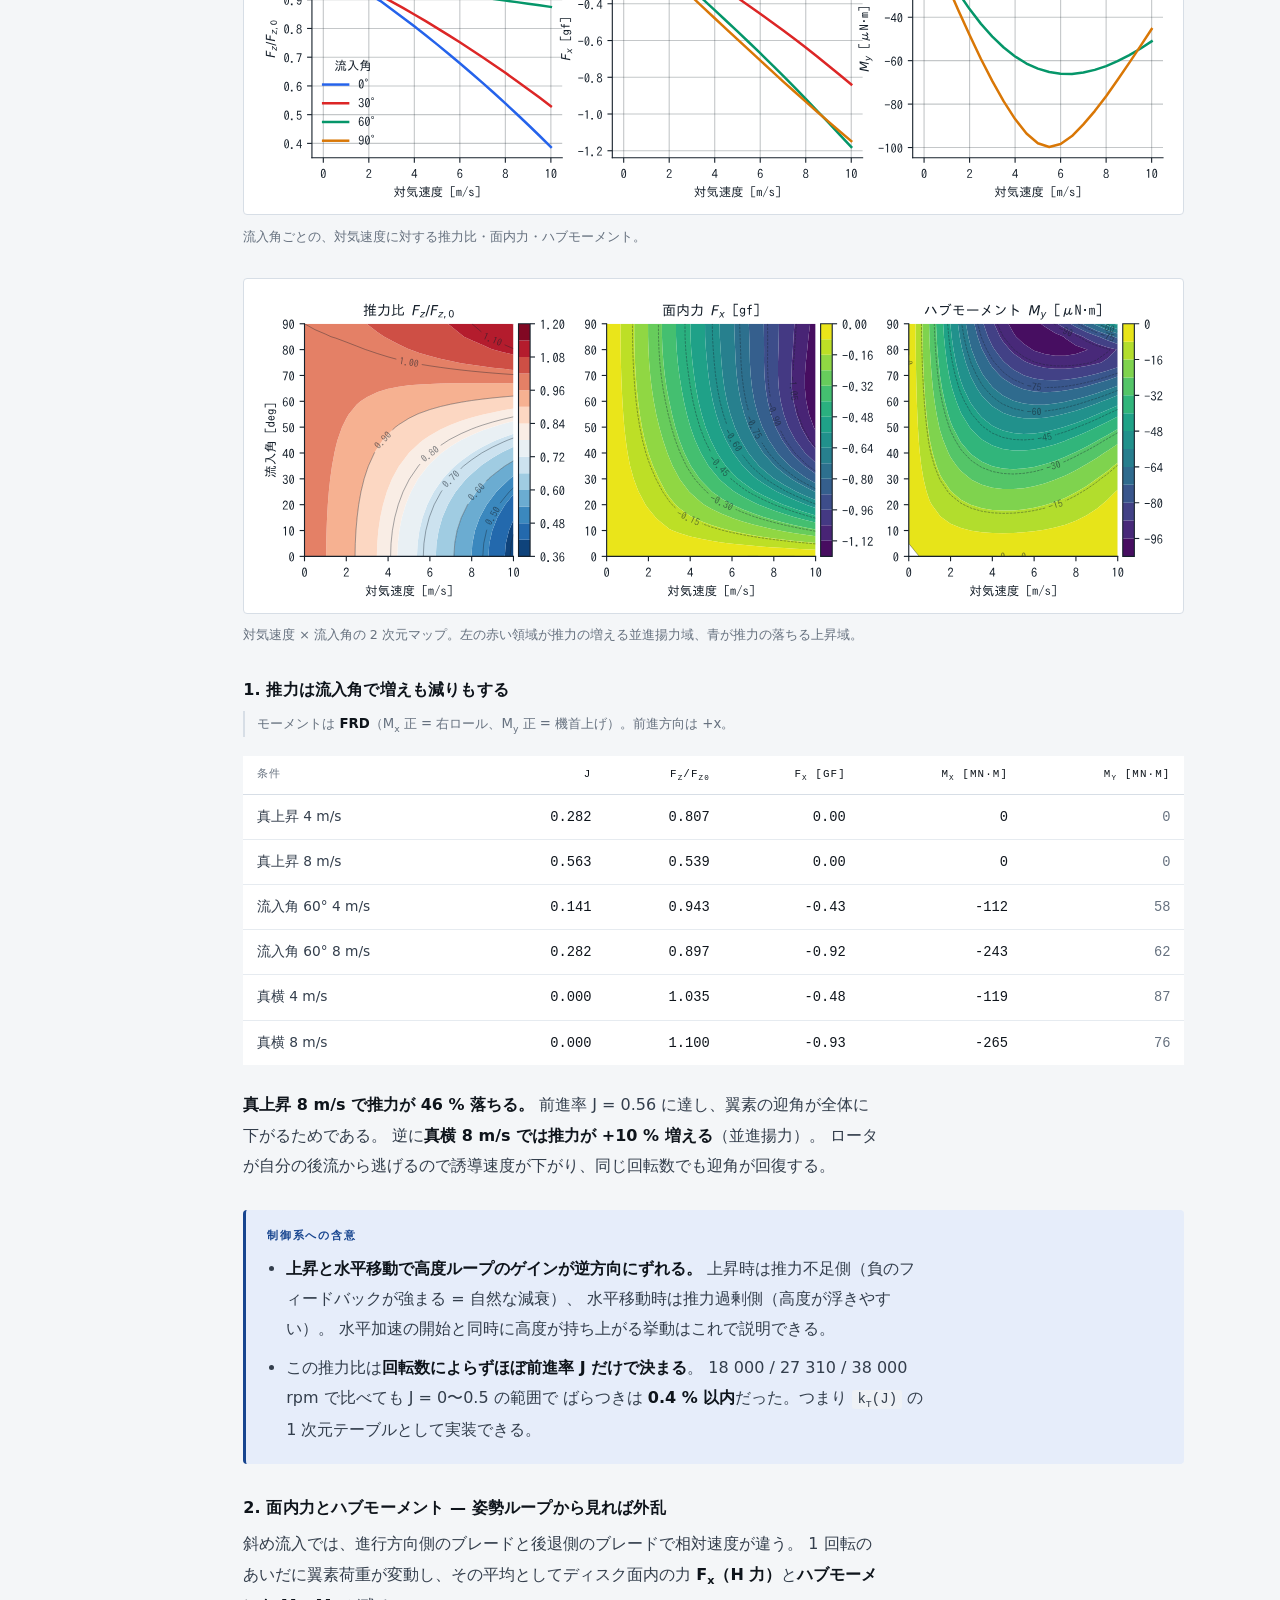
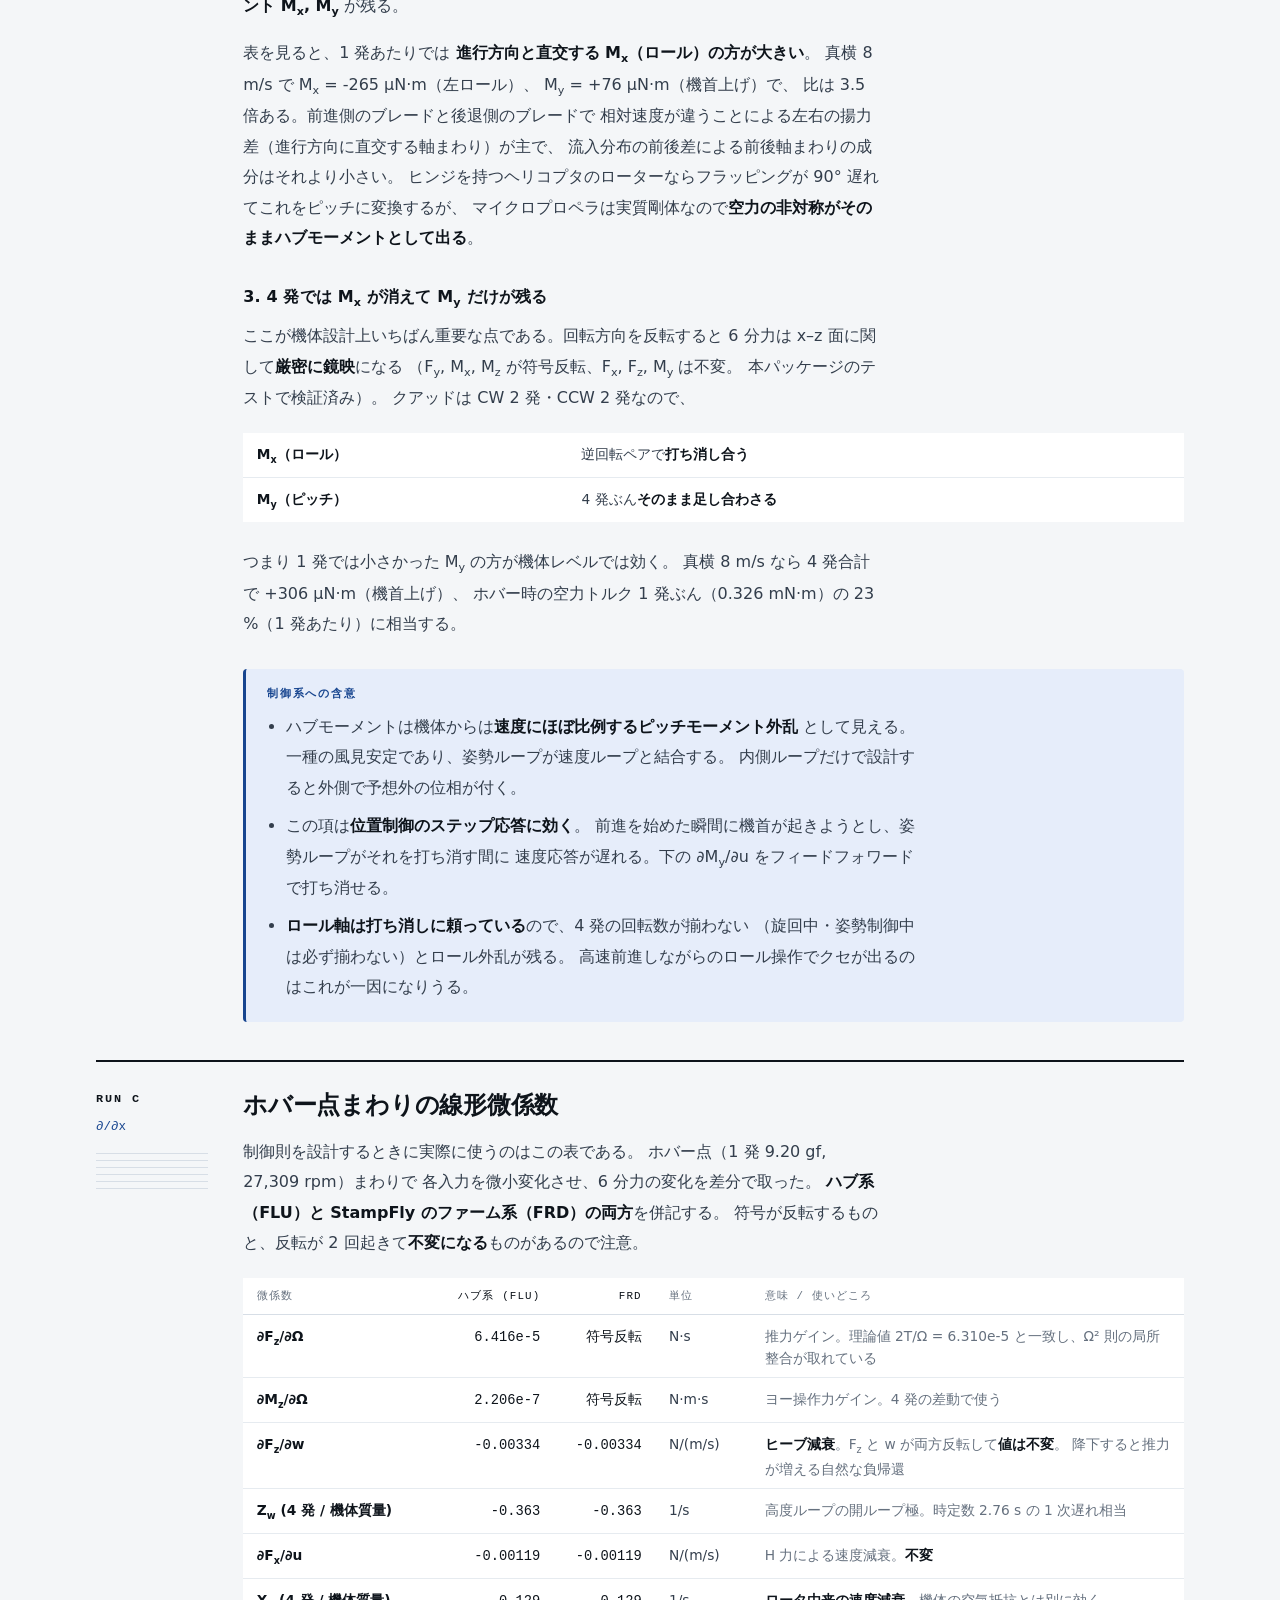
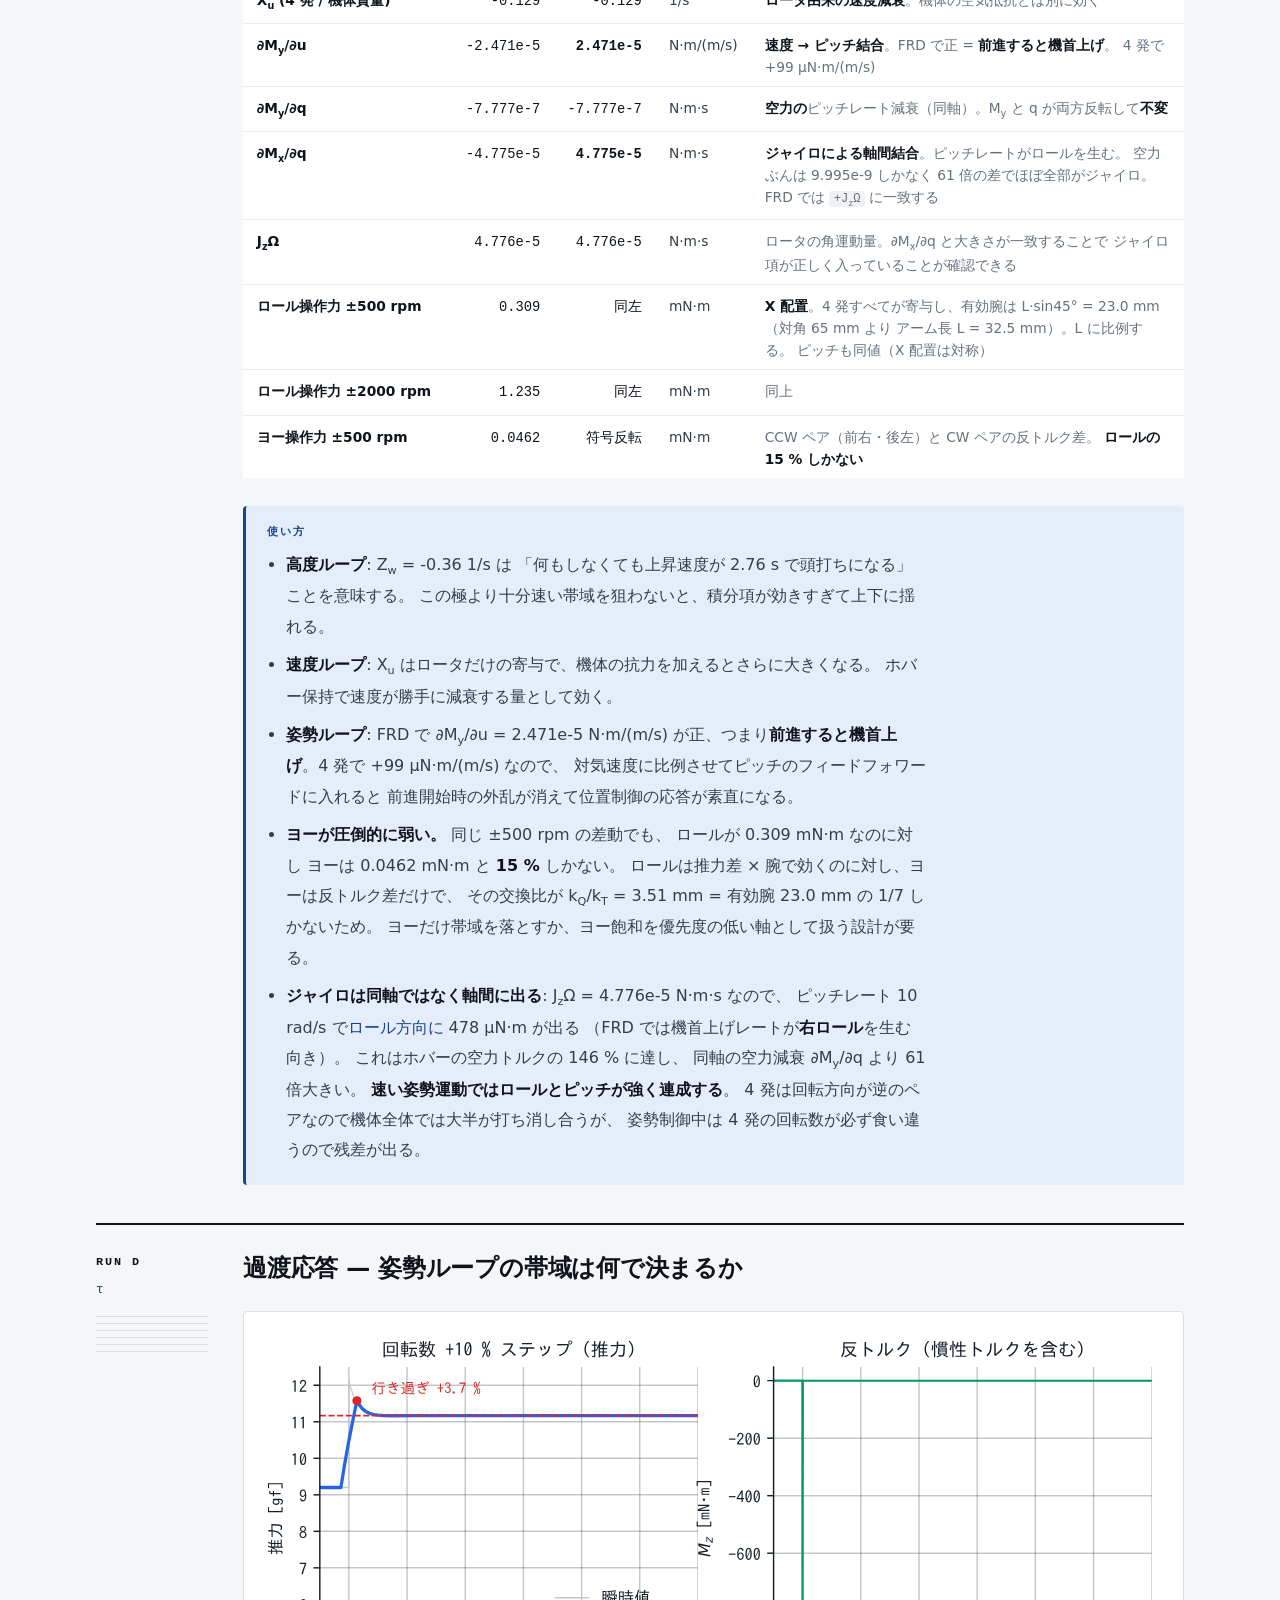
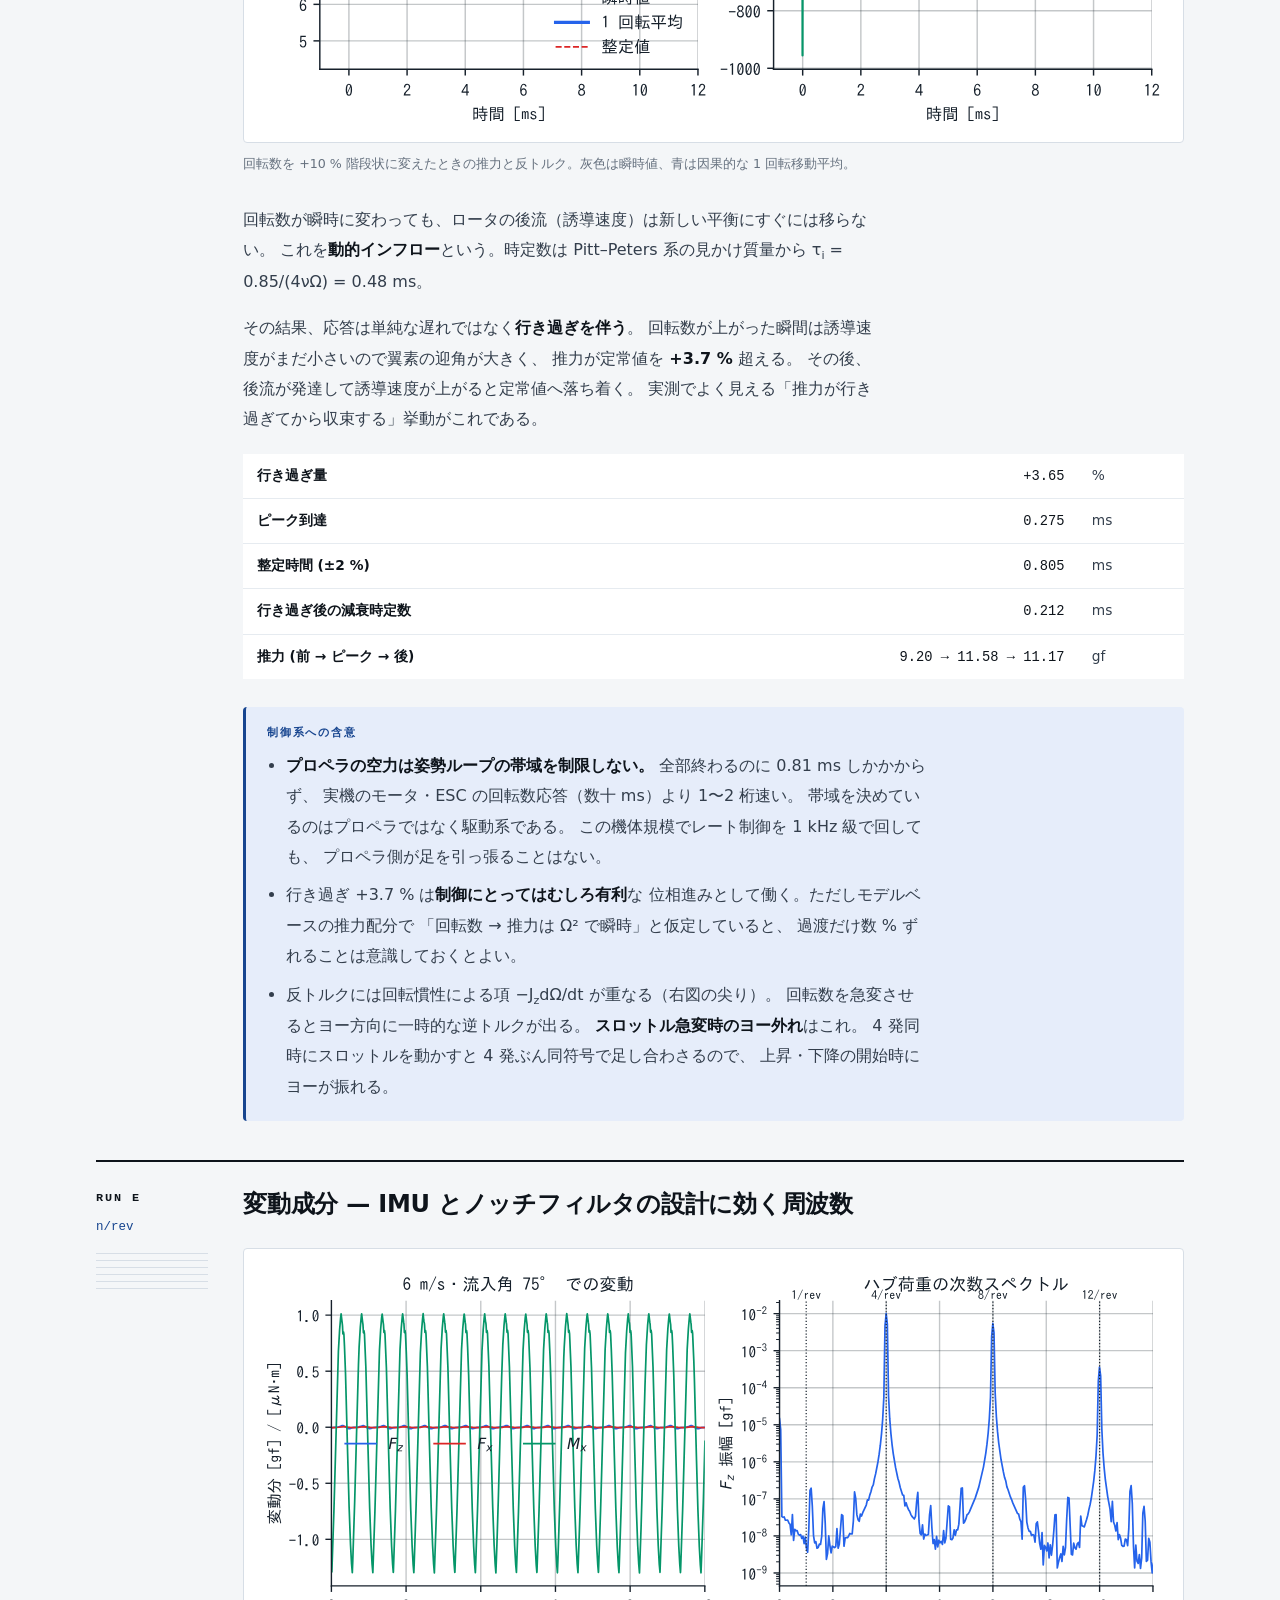
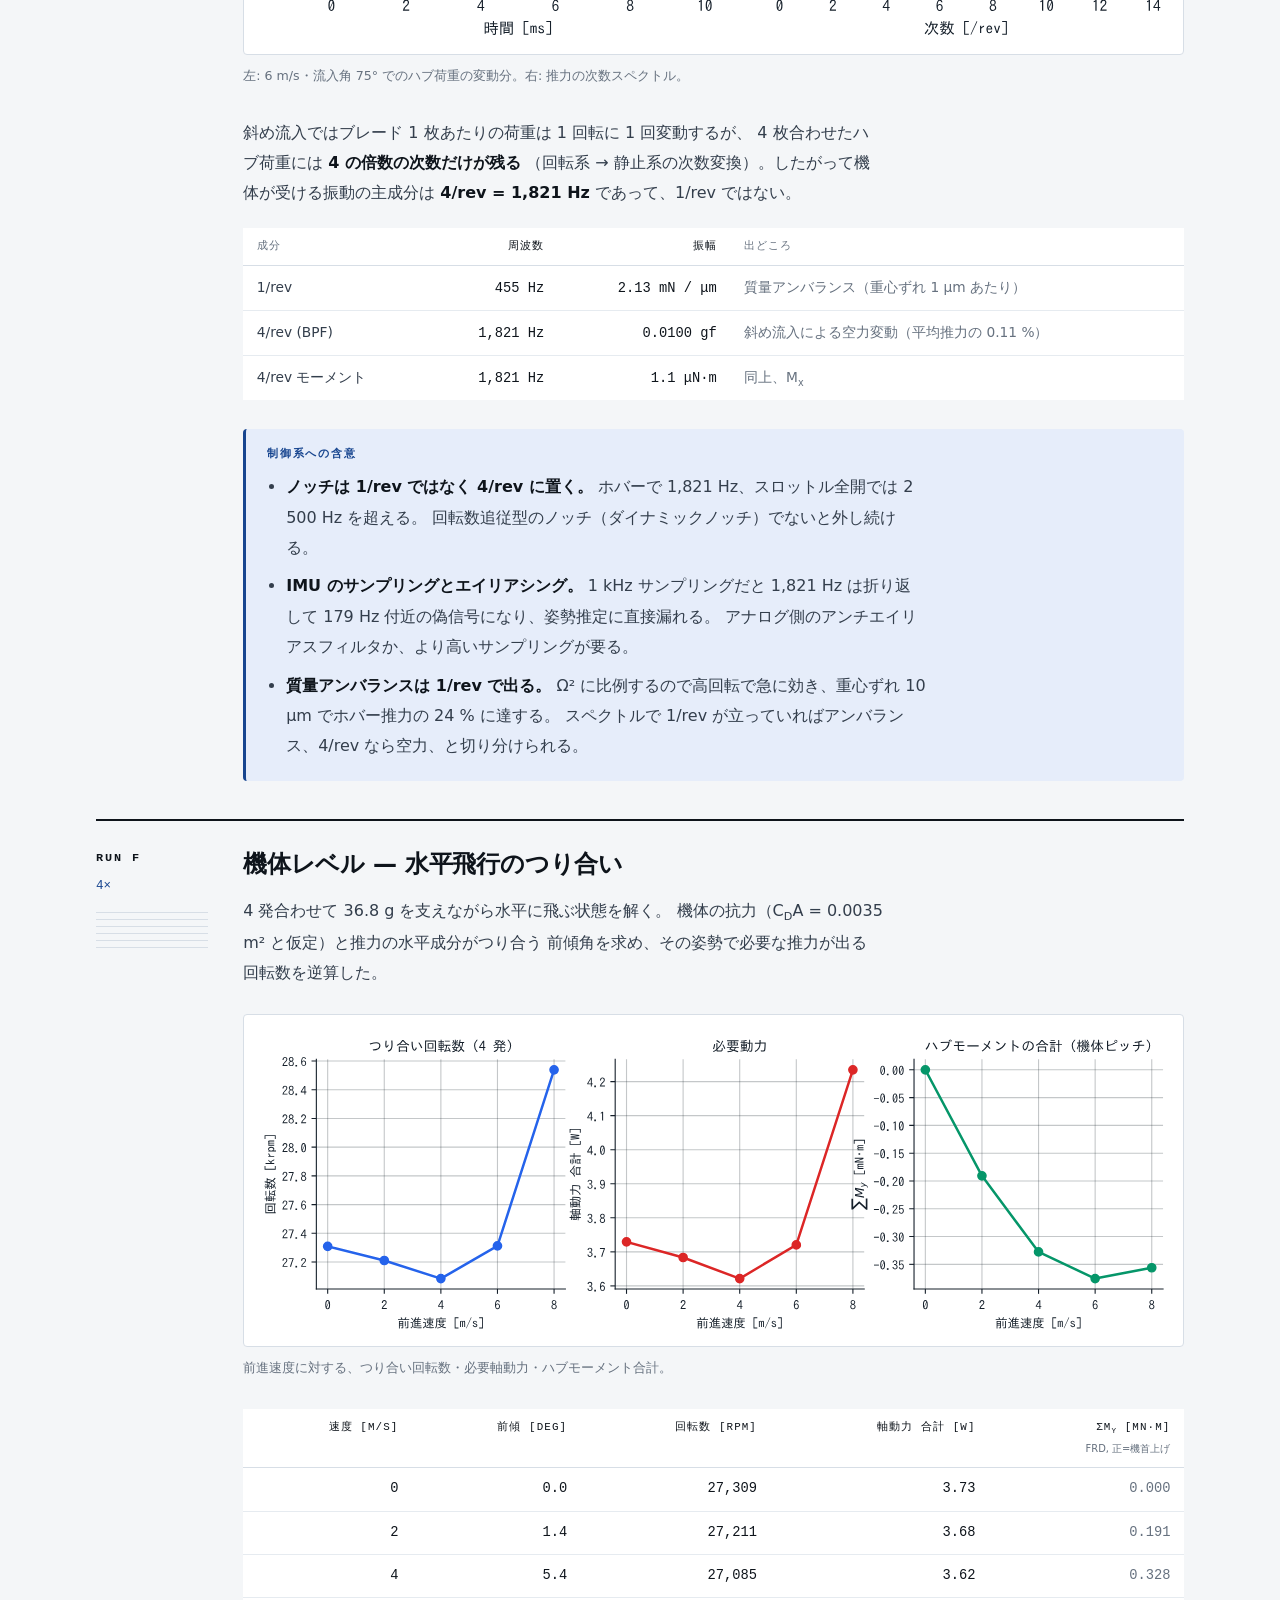
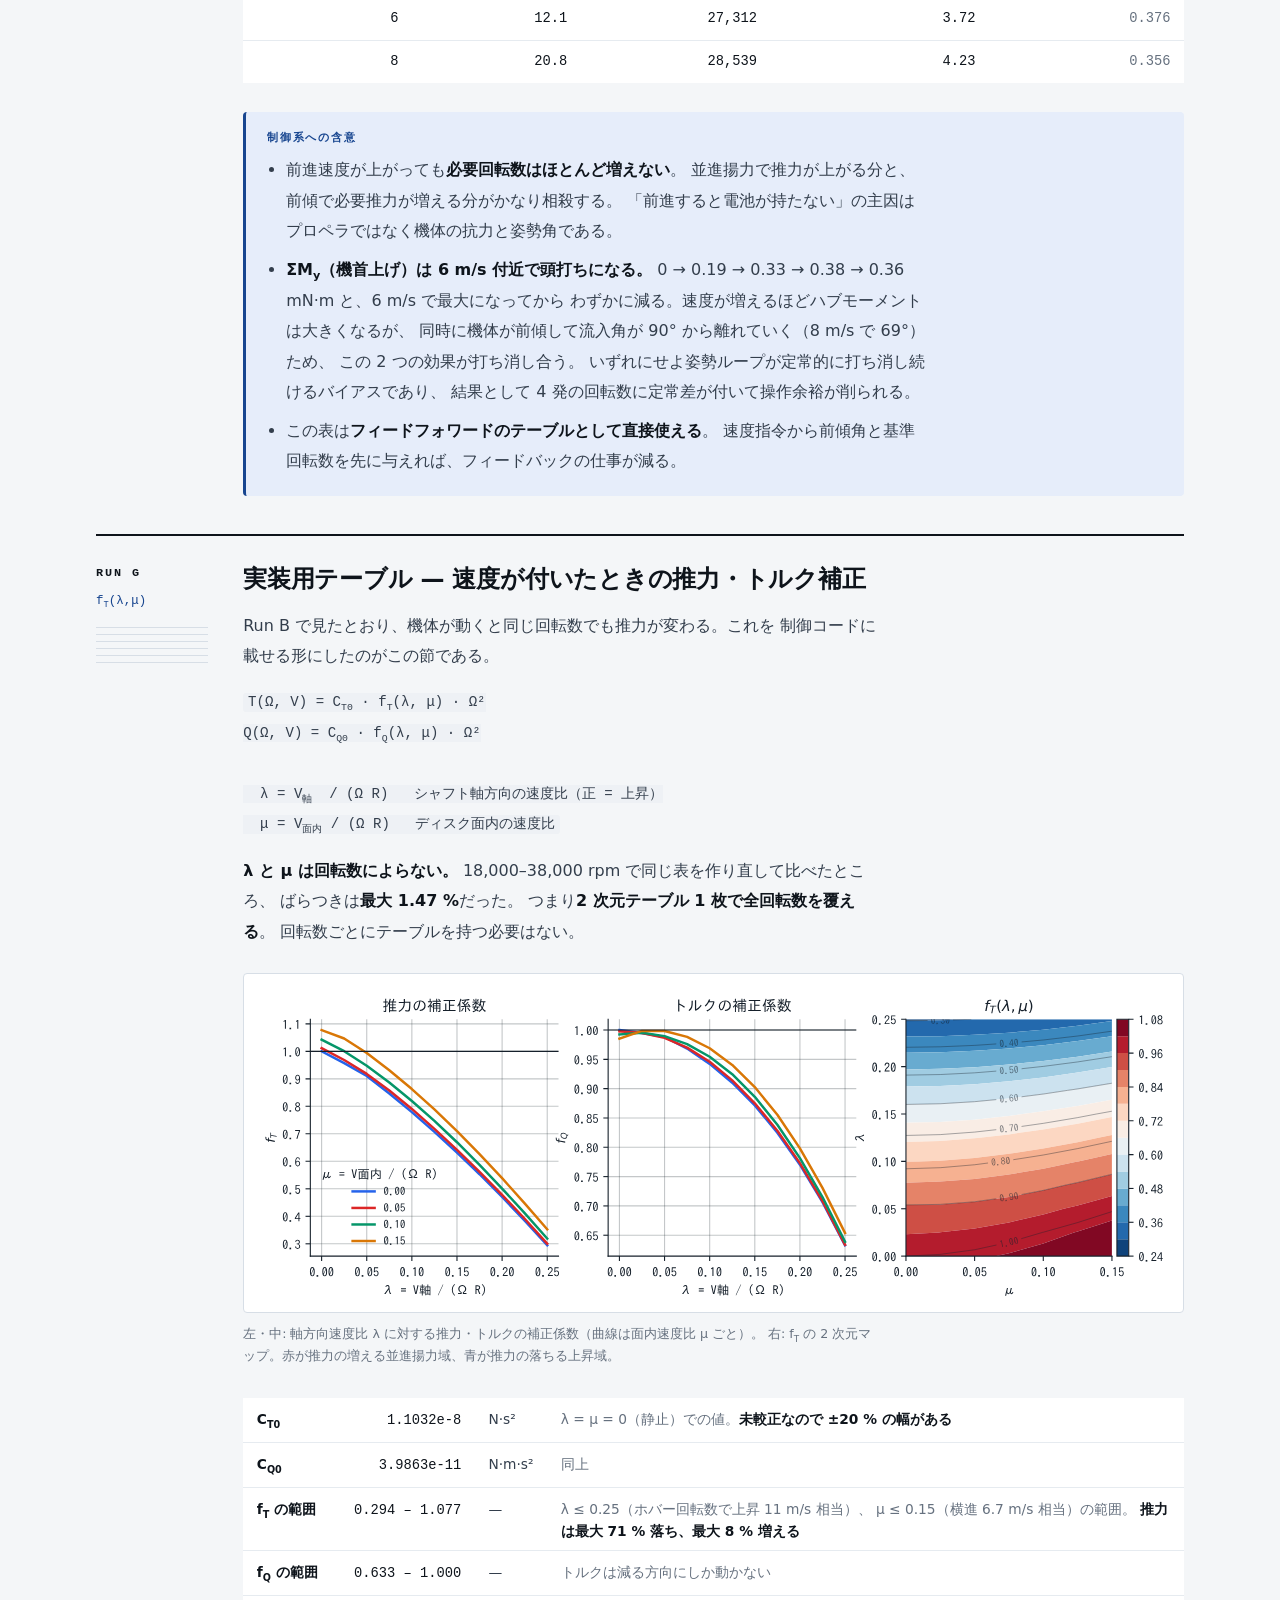
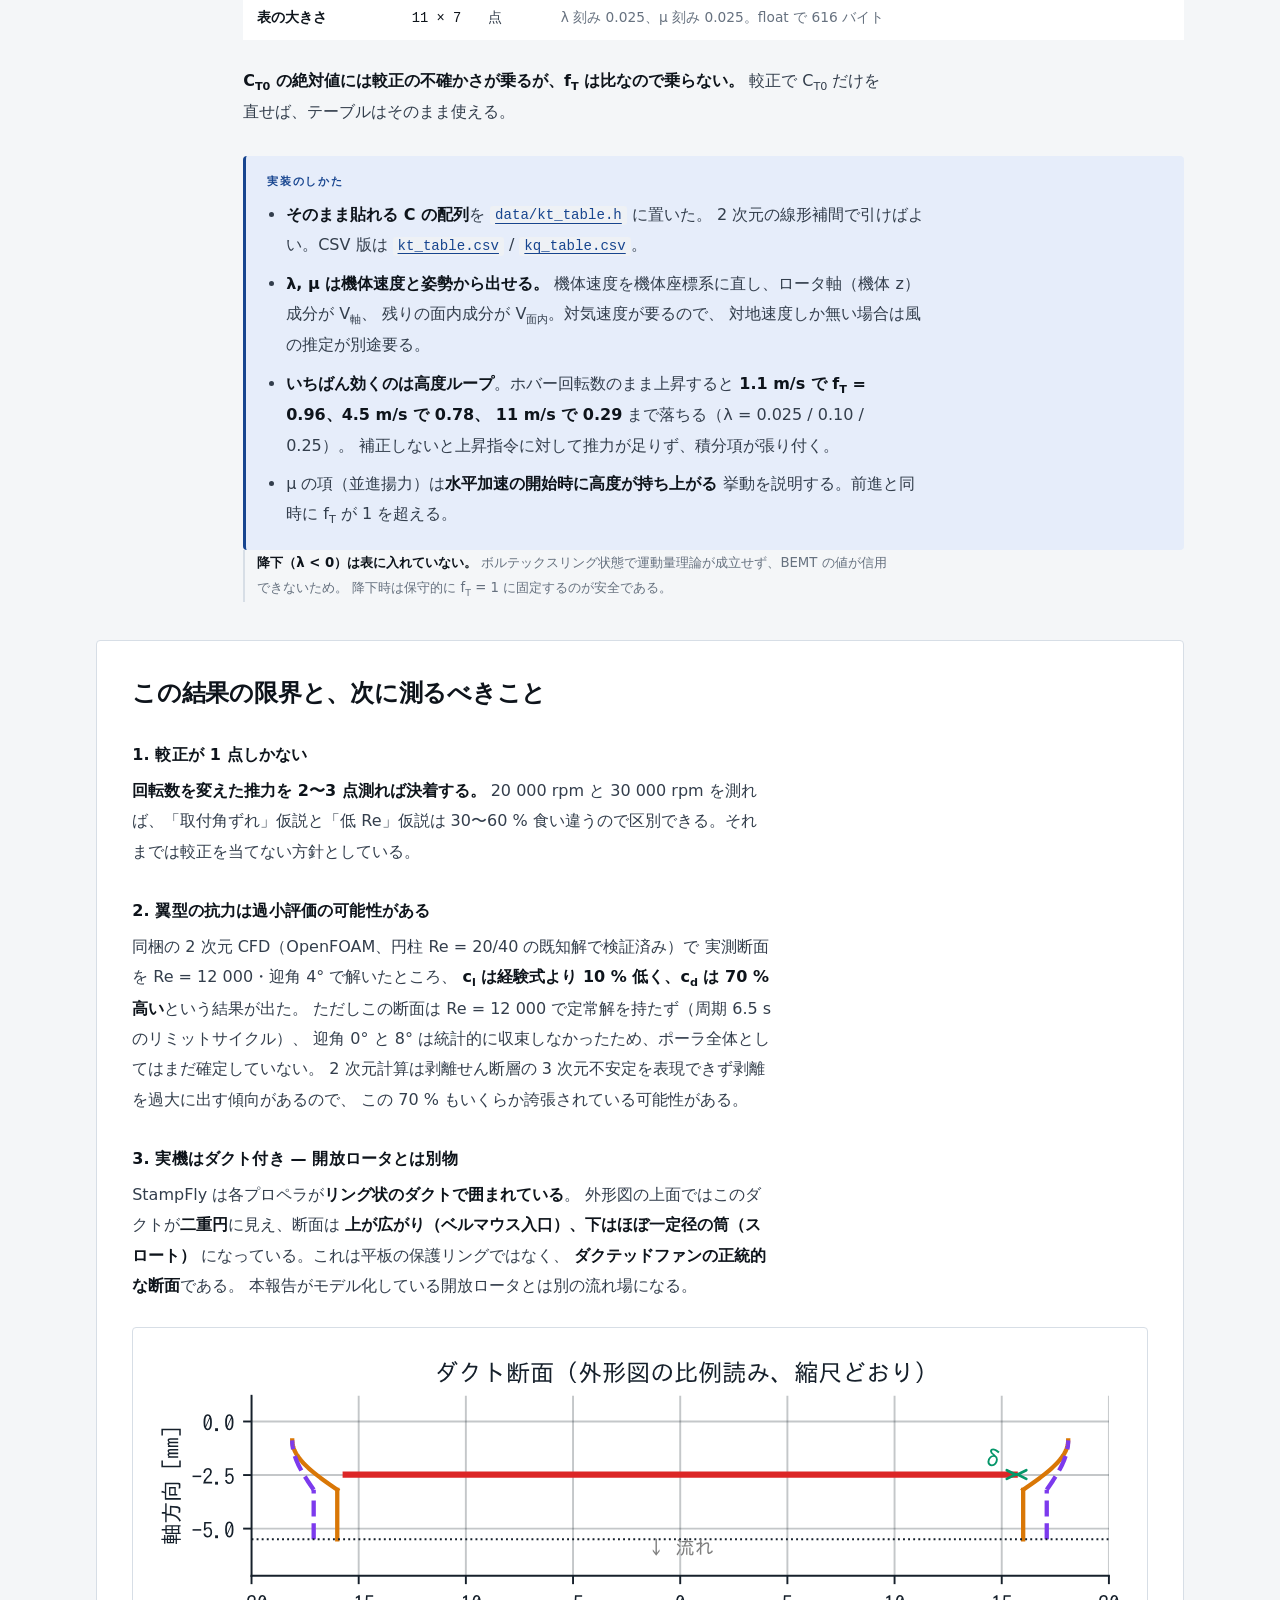
==== commit 4067ea70: "制御実装むけの推力・トルク補正テーブル (Run G) を追加 T = CT0 * f_T(lambda, mu) * omega^2 の形で、機体が動いたときの補正を 2 次元テーブルにした。lam" ====
--- a/docs/report/index.html
+++ b/docs/report/index.html
@@ -157,6 +157,7 @@
       <tr><td><a href="#run-d">D</a></td><td>回転数ステップ</td><td>+10 % 階段入力</td><td>行き過ぎ量・整定時間</td></tr>
       <tr><td><a href="#run-e">E</a></td><td>時間領域の変動</td><td>6 m/s, 流入角 75°</td><td>次数スペクトル</td></tr>
       <tr><td><a href="#run-f">F</a></td><td>機体つり合い</td><td>前進速度 0–8 m/s</td><td>回転数・動力・モーメント</td></tr>
+      <tr><td><a href="#run-g">G</a></td><td>実装用テーブル</td><td>λ 0–0.25 × μ 0–0.15</td><td>f<sub>T</sub>, f<sub>Q</sub> の 2 次元表</td></tr>
     </tbody>
   </table>
 </nav>
@@ -569,6 +570,79 @@
           速度指令から前傾角と基準回転数を先に与えれば、フィードバックの仕事が減る。</li>
       </ul>
     </div>
+  </div>
+</section>
+
+<!-- ================================================================= RUN G -->
+<section class="run" id="run-g">
+  <div class="rail"><span class="run-id">Run G</span><span class="sym">f<sub>T</sub>(λ,μ)</span></div>
+  <div class="body">
+    <h2>実装用テーブル — 速度が付いたときの推力・トルク補正</h2>
+    <p>
+      Run B で見たとおり、機体が動くと同じ回転数でも推力が変わる。これを
+      制御コードに載せる形にしたのがこの節である。
+    </p>
+    <pre><code>T(Ω, V) = C<sub>T0</sub> · f<sub>T</sub>(λ, μ) · Ω²
+Q(Ω, V) = C<sub>Q0</sub> · f<sub>Q</sub>(λ, μ) · Ω²
+
+  λ = V<sub>軸</sub>  / (Ω R)   シャフト軸方向の速度比（正 = 上昇）
+  μ = V<sub>面内</sub> / (Ω R)   ディスク面内の速度比</code></pre>
+    <p>
+      <strong>λ と μ は回転数によらない。</strong>
+      18,000–38,000 rpm で同じ表を作り直して比べたところ、
+      ばらつきは<strong>最大 1.47 %</strong>だった。
+      つまり<strong>2 次元テーブル 1 枚で全回転数を覆える</strong>。
+      回転数ごとにテーブルを持つ必要はない。
+    </p>
+    <figure>
+      <div class="fig-box"><img src="assets/kt_table.svg" alt="" loading="lazy"></div>
+      <figcaption>左・中: 軸方向速度比 λ に対する推力・トルクの補正係数（曲線は面内速度比 μ ごと）。
+        右: f<sub>T</sub> の 2 次元マップ。赤が推力の増える並進揚力域、青が推力の落ちる上昇域。</figcaption>
+    </figure>
+    <div class="table-scroll"><table class="data wide">
+      <tbody>
+        <tr><th>C<sub>T0</sub></th><td class="num">1.1032e-8</td><td>N·s²</td>
+            <td>λ = μ = 0（静止）での値。<strong>未較正なので ±20 % の幅がある</strong></td></tr>
+        <tr><th>C<sub>Q0</sub></th><td class="num">3.9863e-11</td><td>N·m·s²</td><td>同上</td></tr>
+        <tr><th>f<sub>T</sub> の範囲</th><td class="num">0.294 – 1.077</td><td>—</td>
+            <td>λ ≤ 0.25（ホバー回転数で上昇 11 m/s 相当）、
+                μ ≤ 0.15（横進 6.7 m/s 相当）の範囲。
+                <strong>推力は最大 71 % 落ち、最大 8 % 増える</strong></td></tr>
+        <tr><th>f<sub>Q</sub> の範囲</th><td class="num">0.633 – 1.000</td><td>—</td>
+            <td>トルクは減る方向にしか動かない</td></tr>
+        <tr><th>表の大きさ</th><td class="num">11 × 7</td><td>点</td>
+            <td>λ 刻み 0.025、μ 刻み 0.025。float で 616 バイト</td></tr>
+      </tbody>
+    </table></div>
+    <p>
+      <strong>C<sub>T0</sub> の絶対値には較正の不確かさが乗るが、f<sub>T</sub> は比なので乗らない。</strong>
+      較正で C<sub>T0</sub> だけを直せば、テーブルはそのまま使える。
+    </p>
+    <div class="implication">
+      <h3>実装のしかた</h3>
+      <ul>
+        <li><strong>そのまま貼れる C の配列</strong>を
+          <a href="data/kt_table.h"><code>data/kt_table.h</code></a> に置いた。
+          2 次元の線形補間で引けばよい。CSV 版は
+          <a href="data/kt_table.csv"><code>kt_table.csv</code></a> /
+          <a href="data/kq_table.csv"><code>kq_table.csv</code></a>。</li>
+        <li><strong>λ, μ は機体速度と姿勢から出せる。</strong>
+          機体速度を機体座標系に直し、ロータ軸（機体 z）成分が V<sub>軸</sub>、
+          残りの面内成分が V<sub>面内</sub>。対気速度が要るので、
+          対地速度しか無い場合は風の推定が別途要る。</li>
+        <li><strong>いちばん効くのは高度ループ</strong>。ホバー回転数のまま上昇すると
+          <strong>1.1 m/s で f<sub>T</sub> = 0.96、4.5 m/s で 0.78、
+          11 m/s で 0.29</strong> まで落ちる（λ = 0.025 / 0.10 / 0.25）。
+          補正しないと上昇指令に対して推力が足りず、積分項が張り付く。</li>
+        <li>μ の項（並進揚力）は<strong>水平加速の開始時に高度が持ち上がる</strong>
+          挙動を説明する。前進と同時に f<sub>T</sub> が 1 を超える。</li>
+      </ul>
+    </div>
+    <p class="note">
+      <strong>降下（λ &lt; 0）は表に入れていない。</strong>
+      ボルテックスリング状態で運動量理論が成立せず、BEMT の値が信用できないため。
+      降下時は保守的に f<sub>T</sub> = 1 に固定するのが安全である。
+    </p>
   </div>
 </section>
 
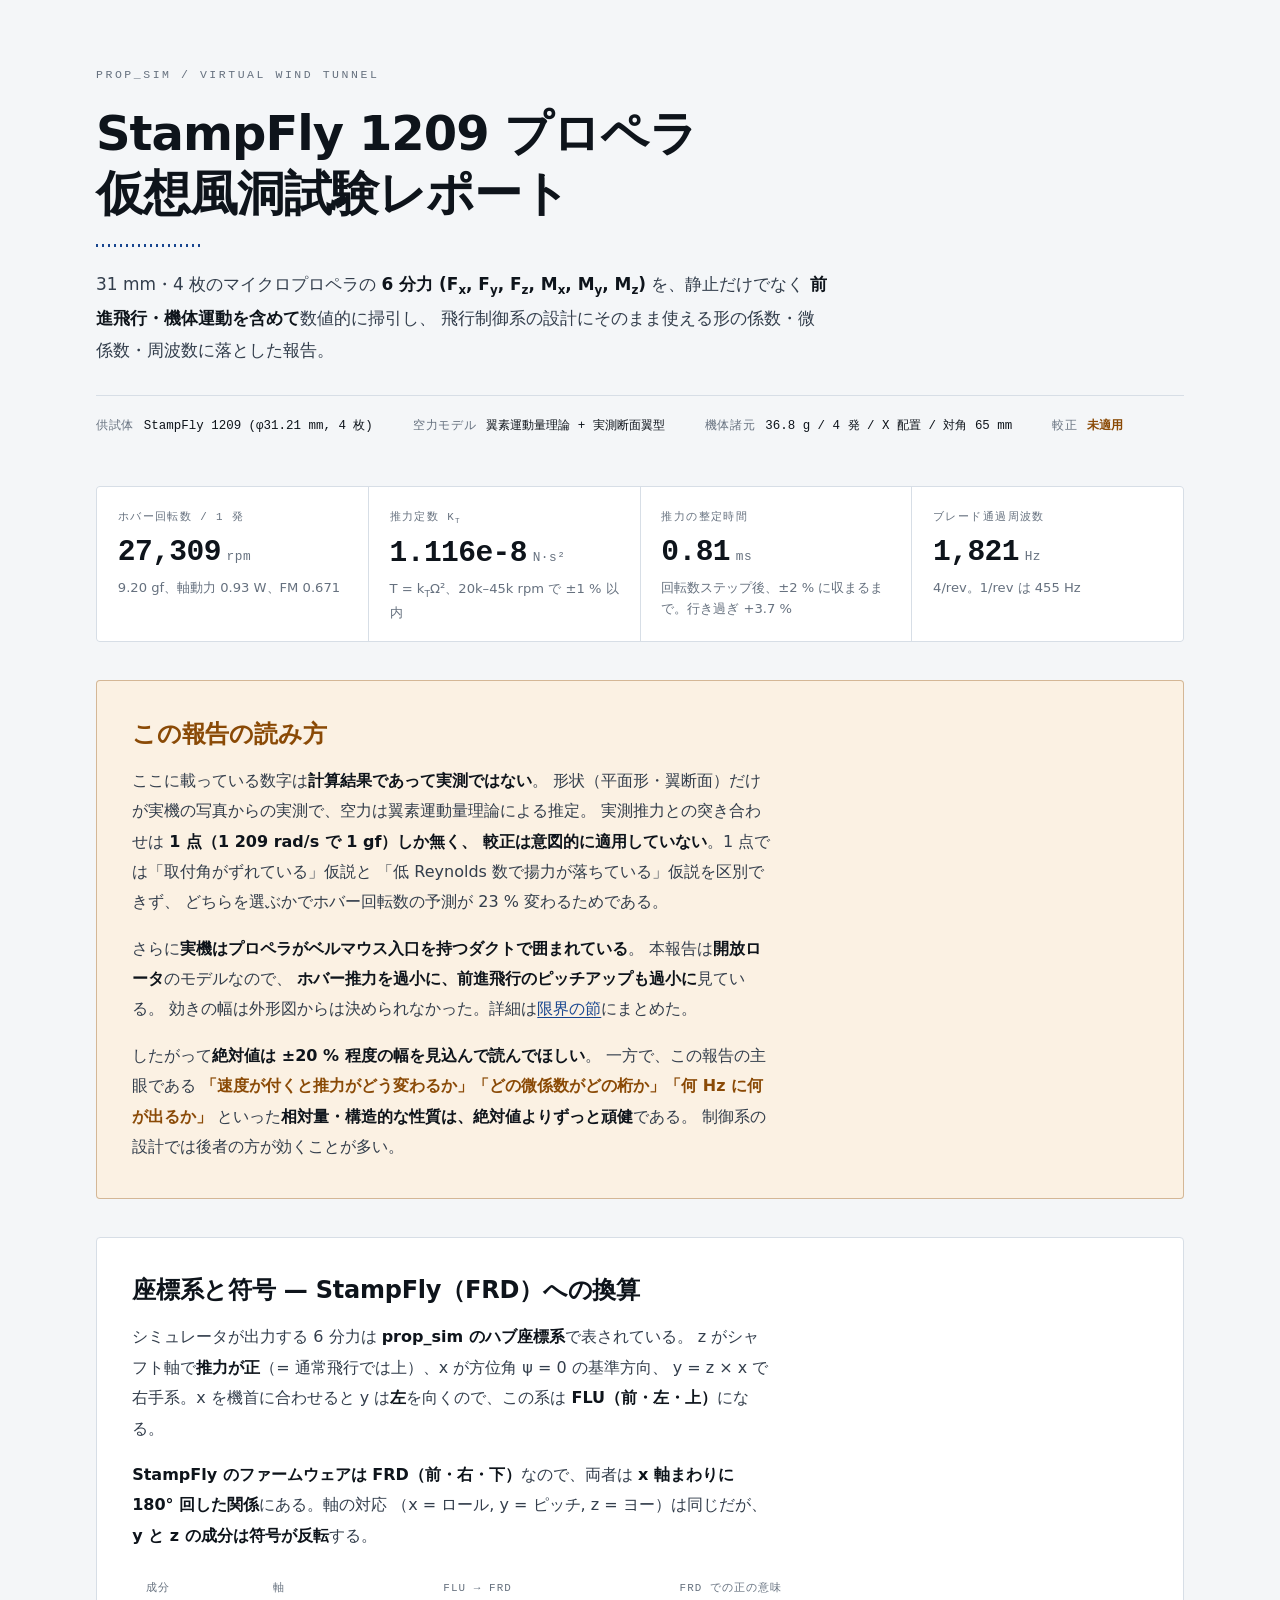
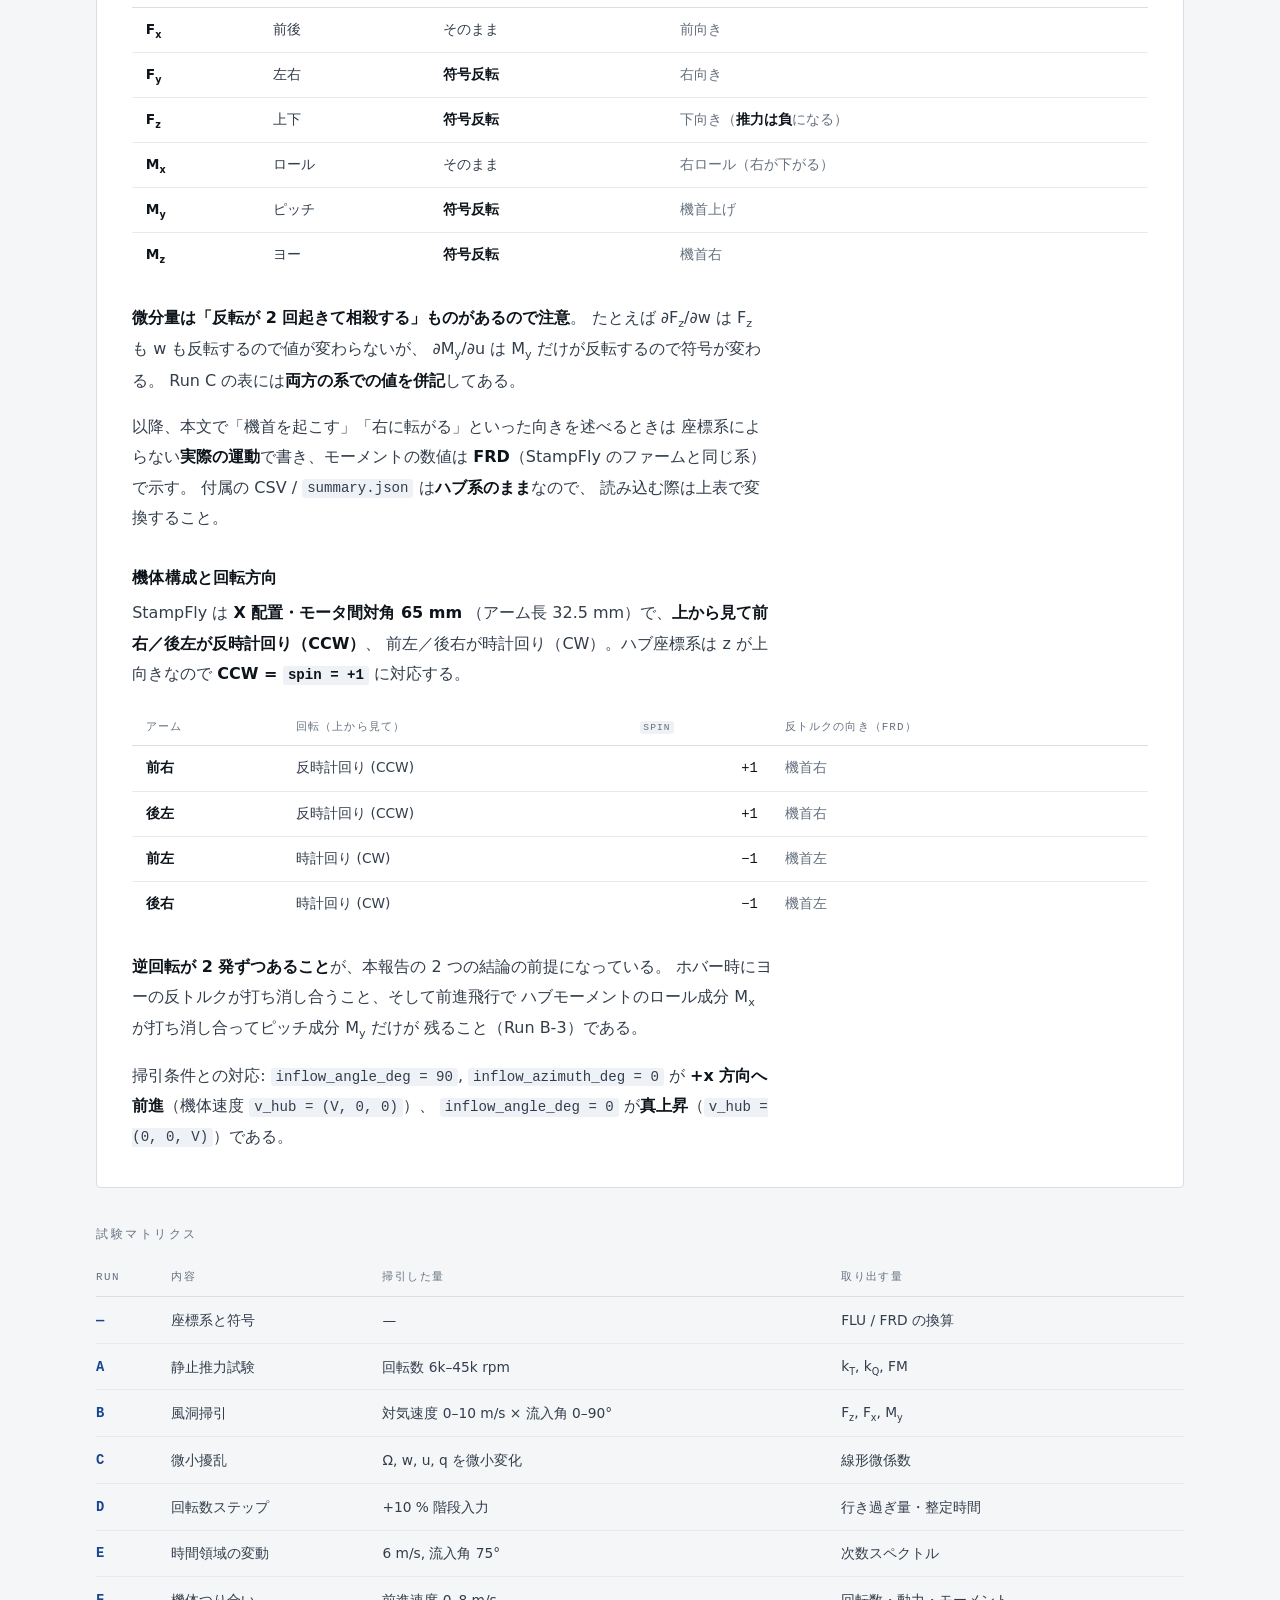
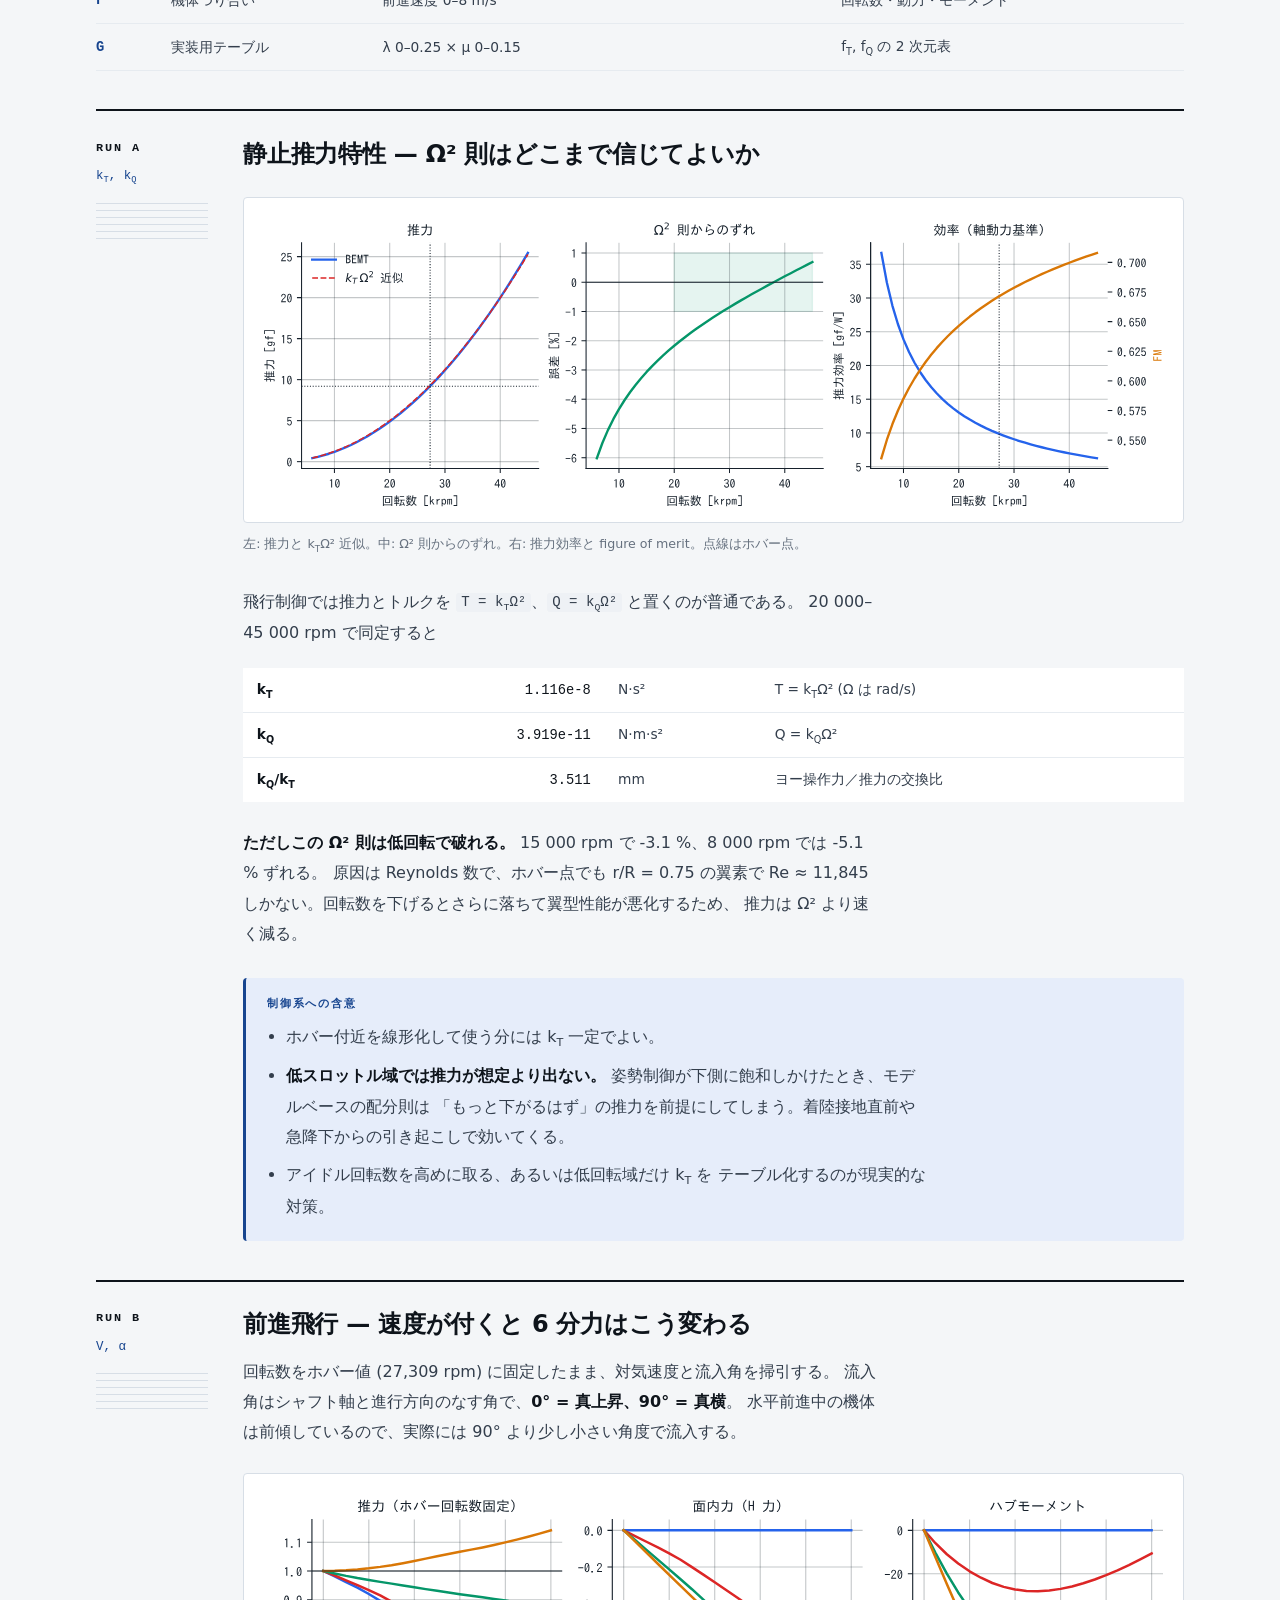
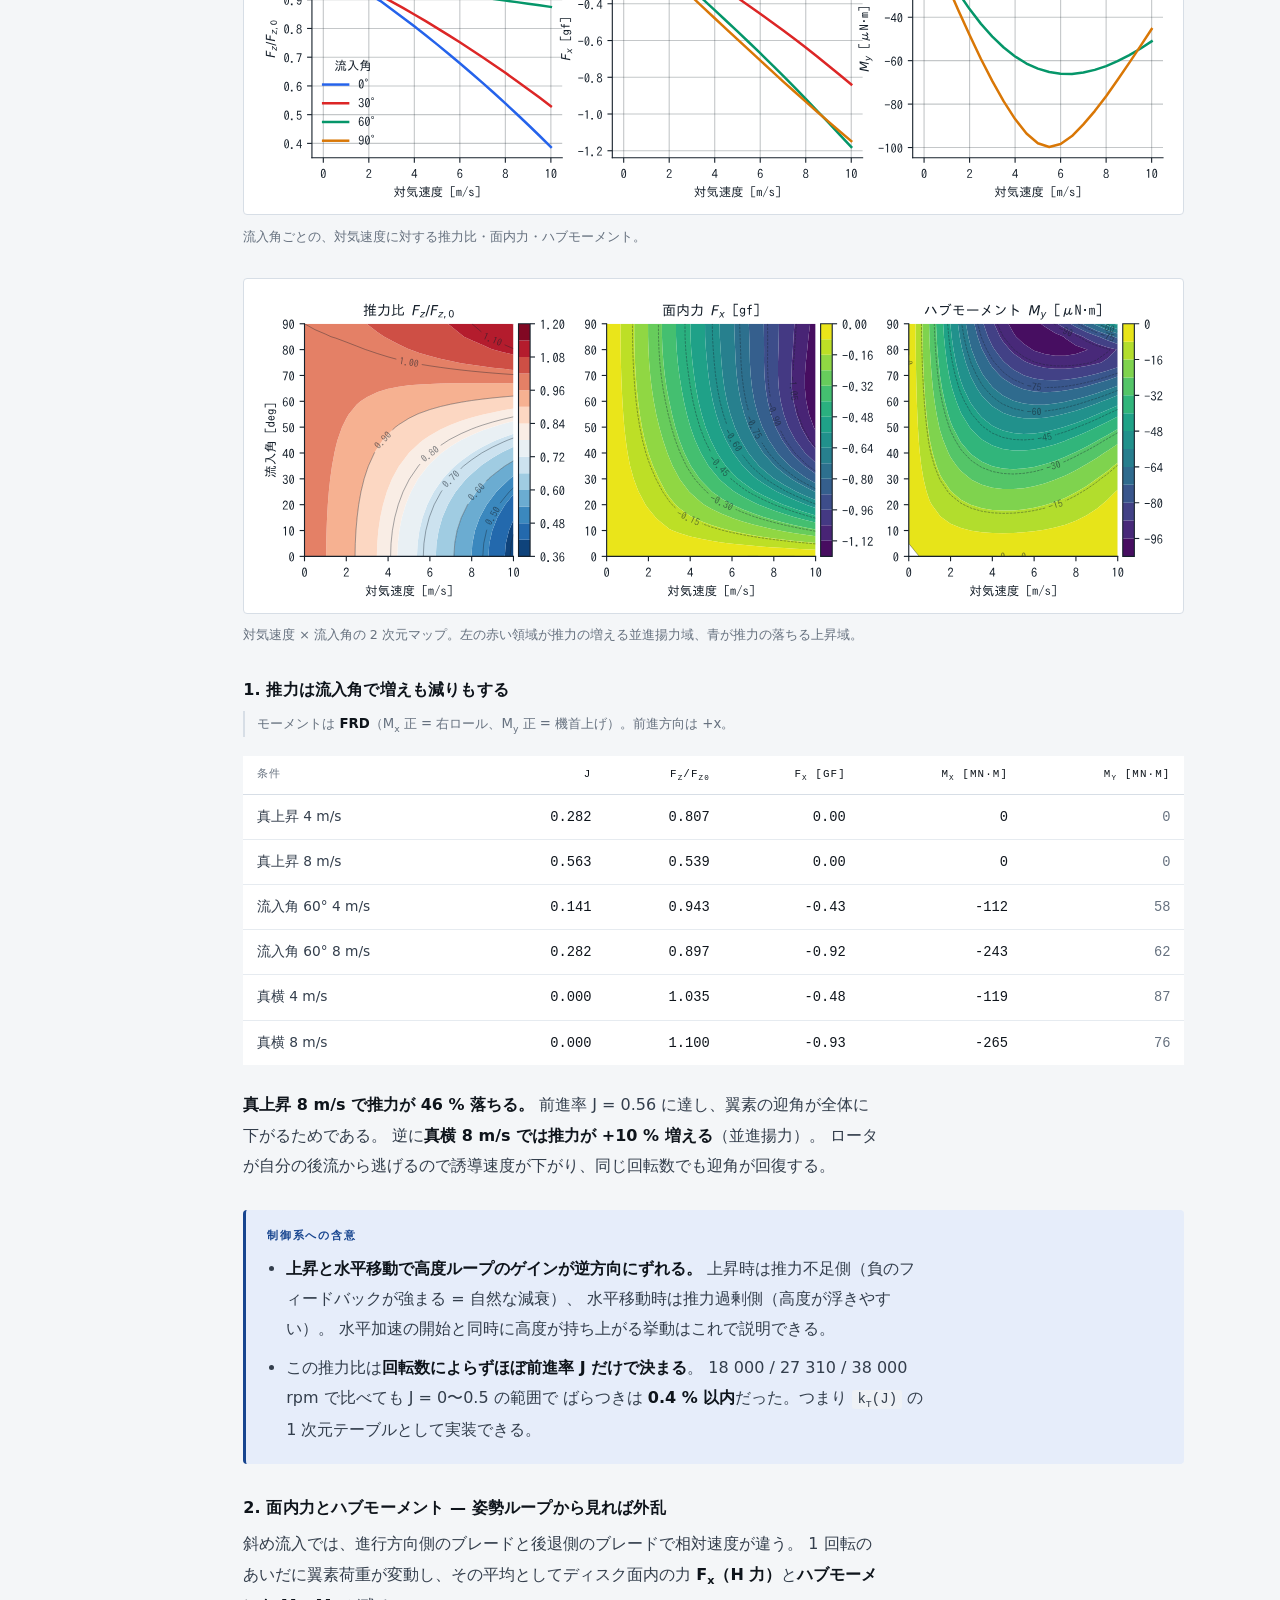
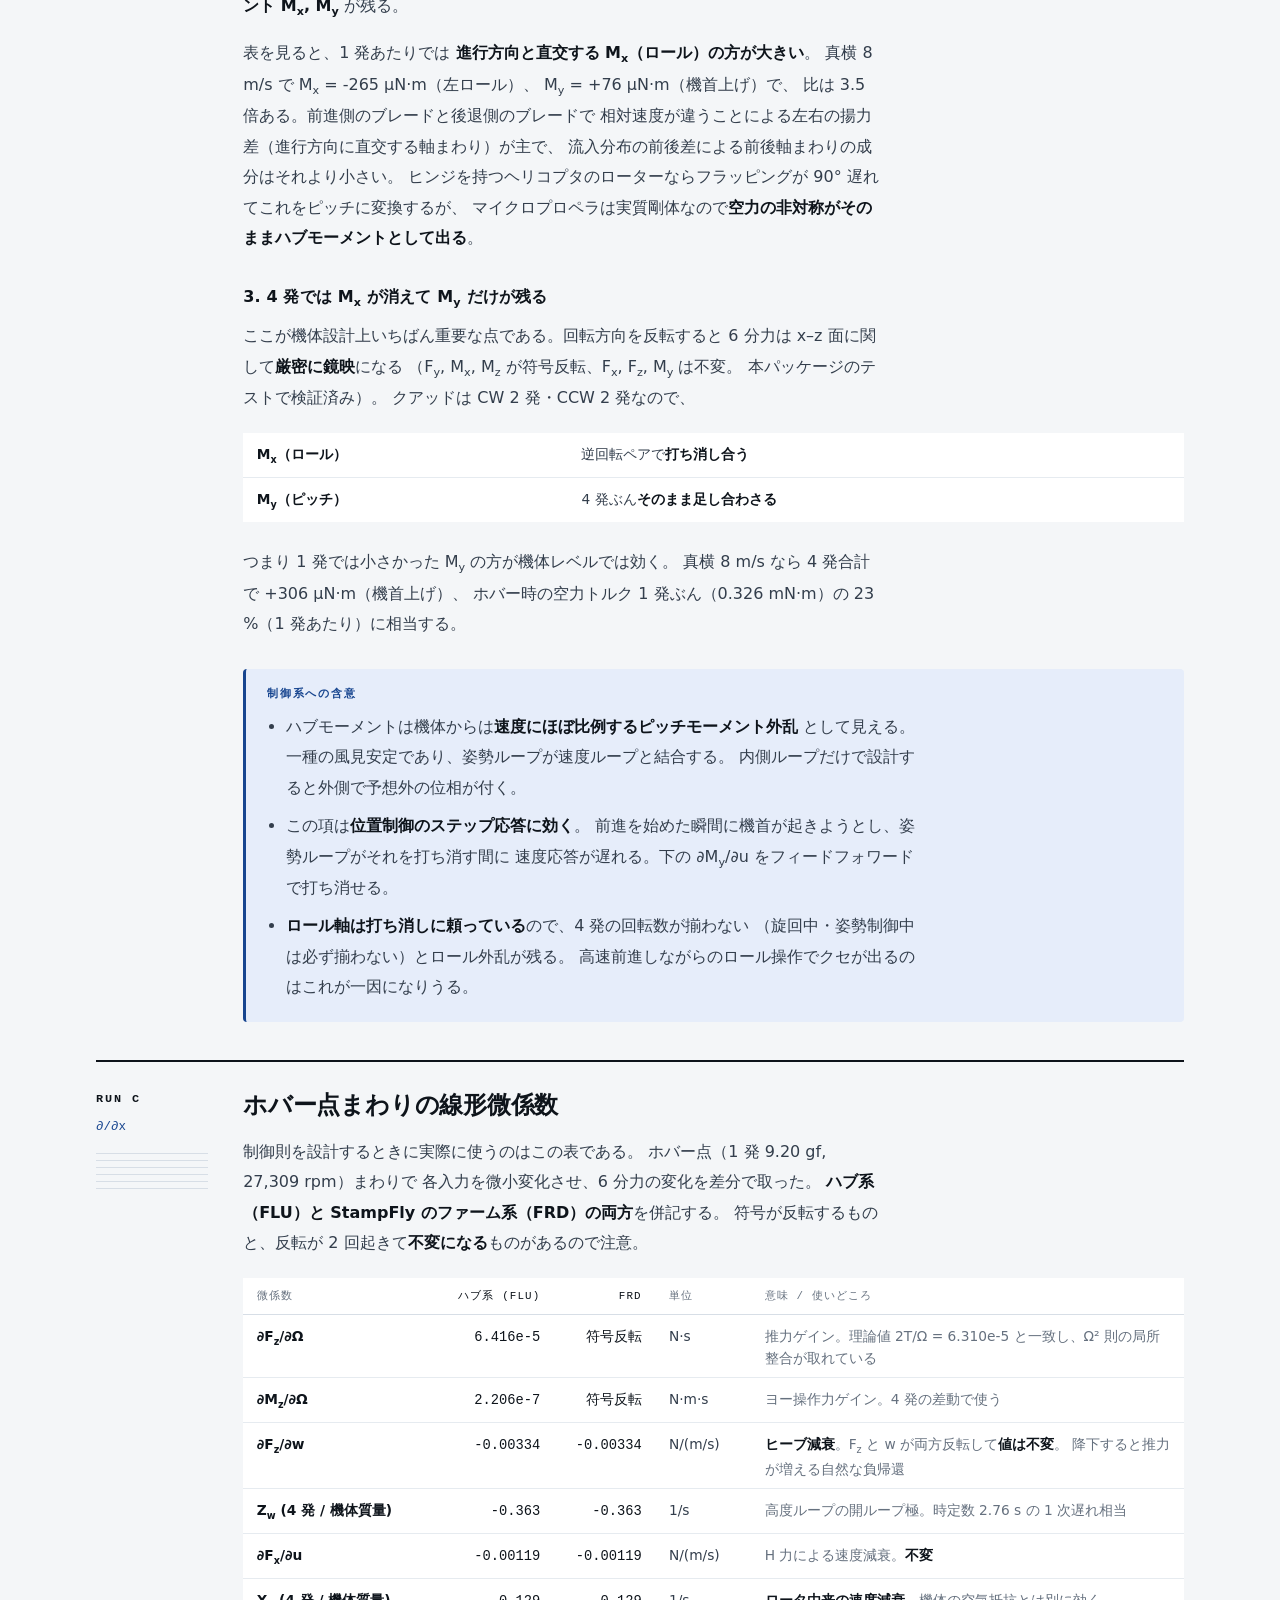
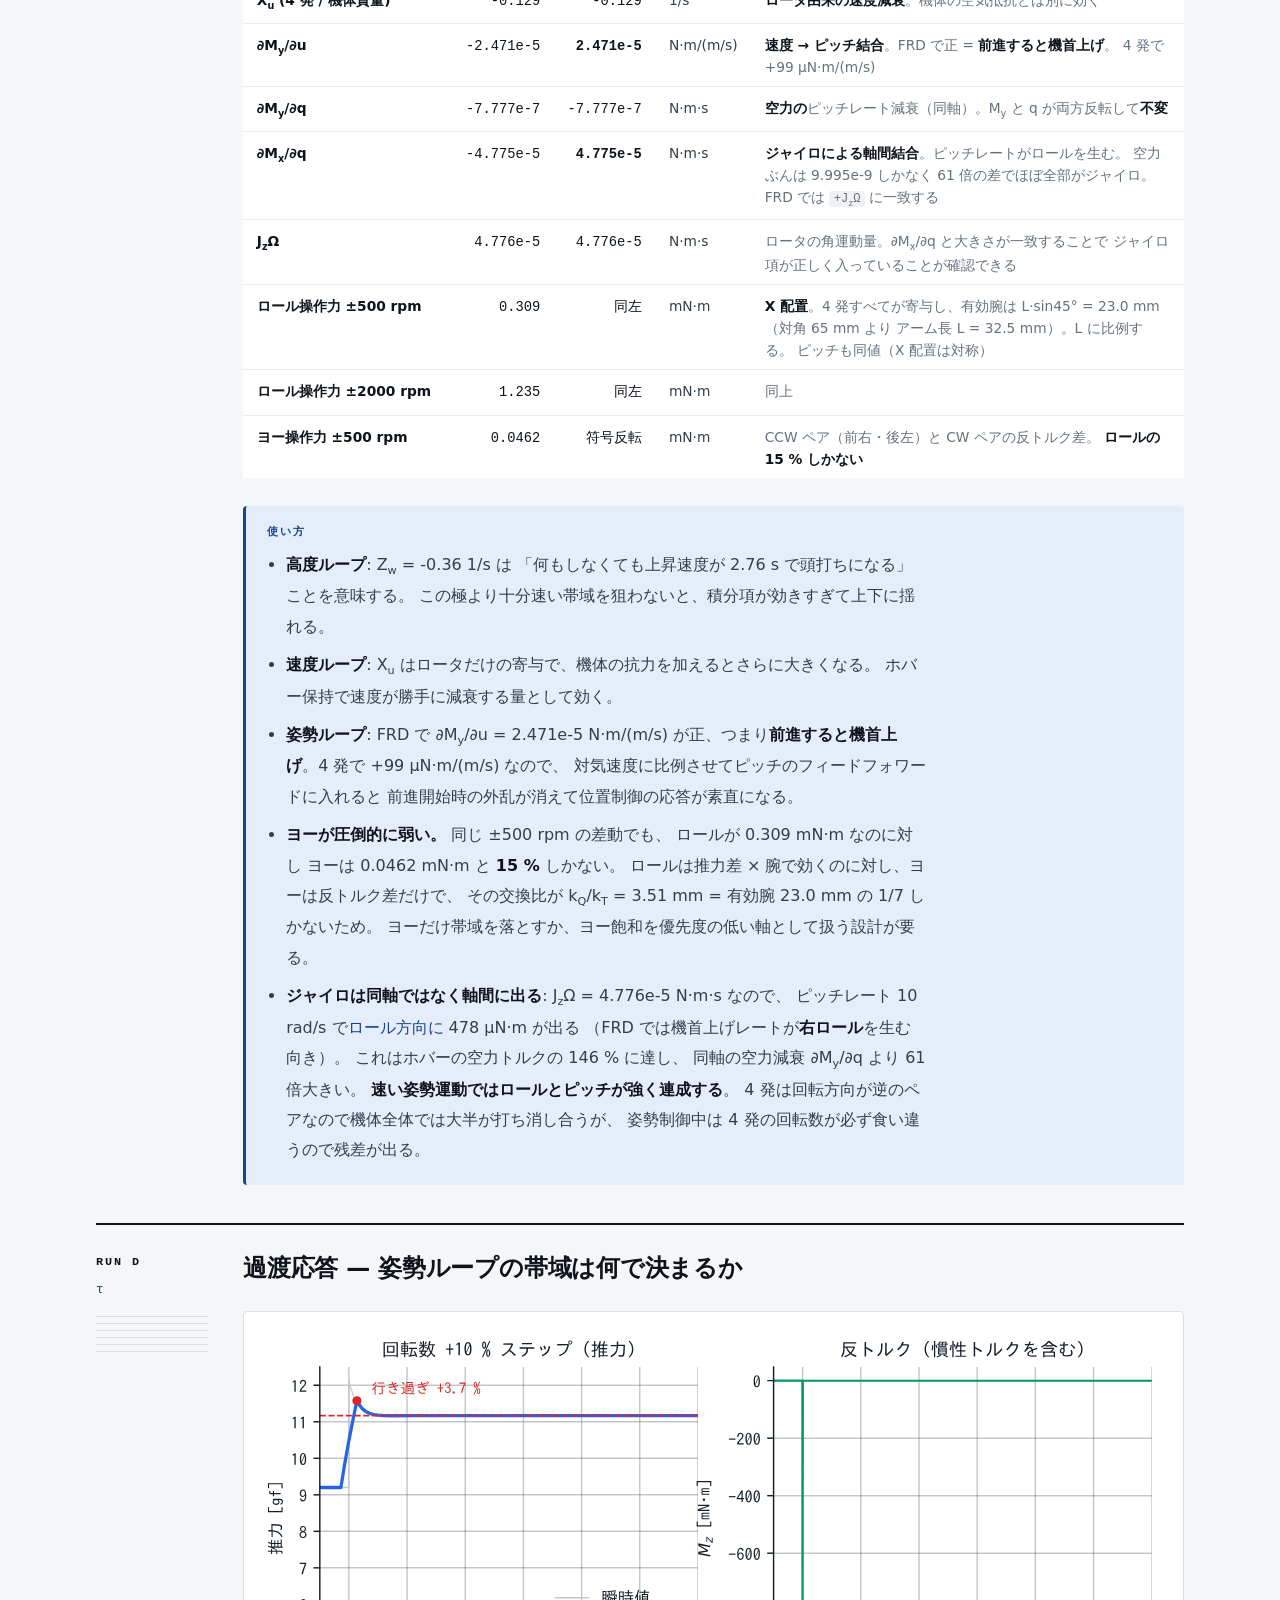
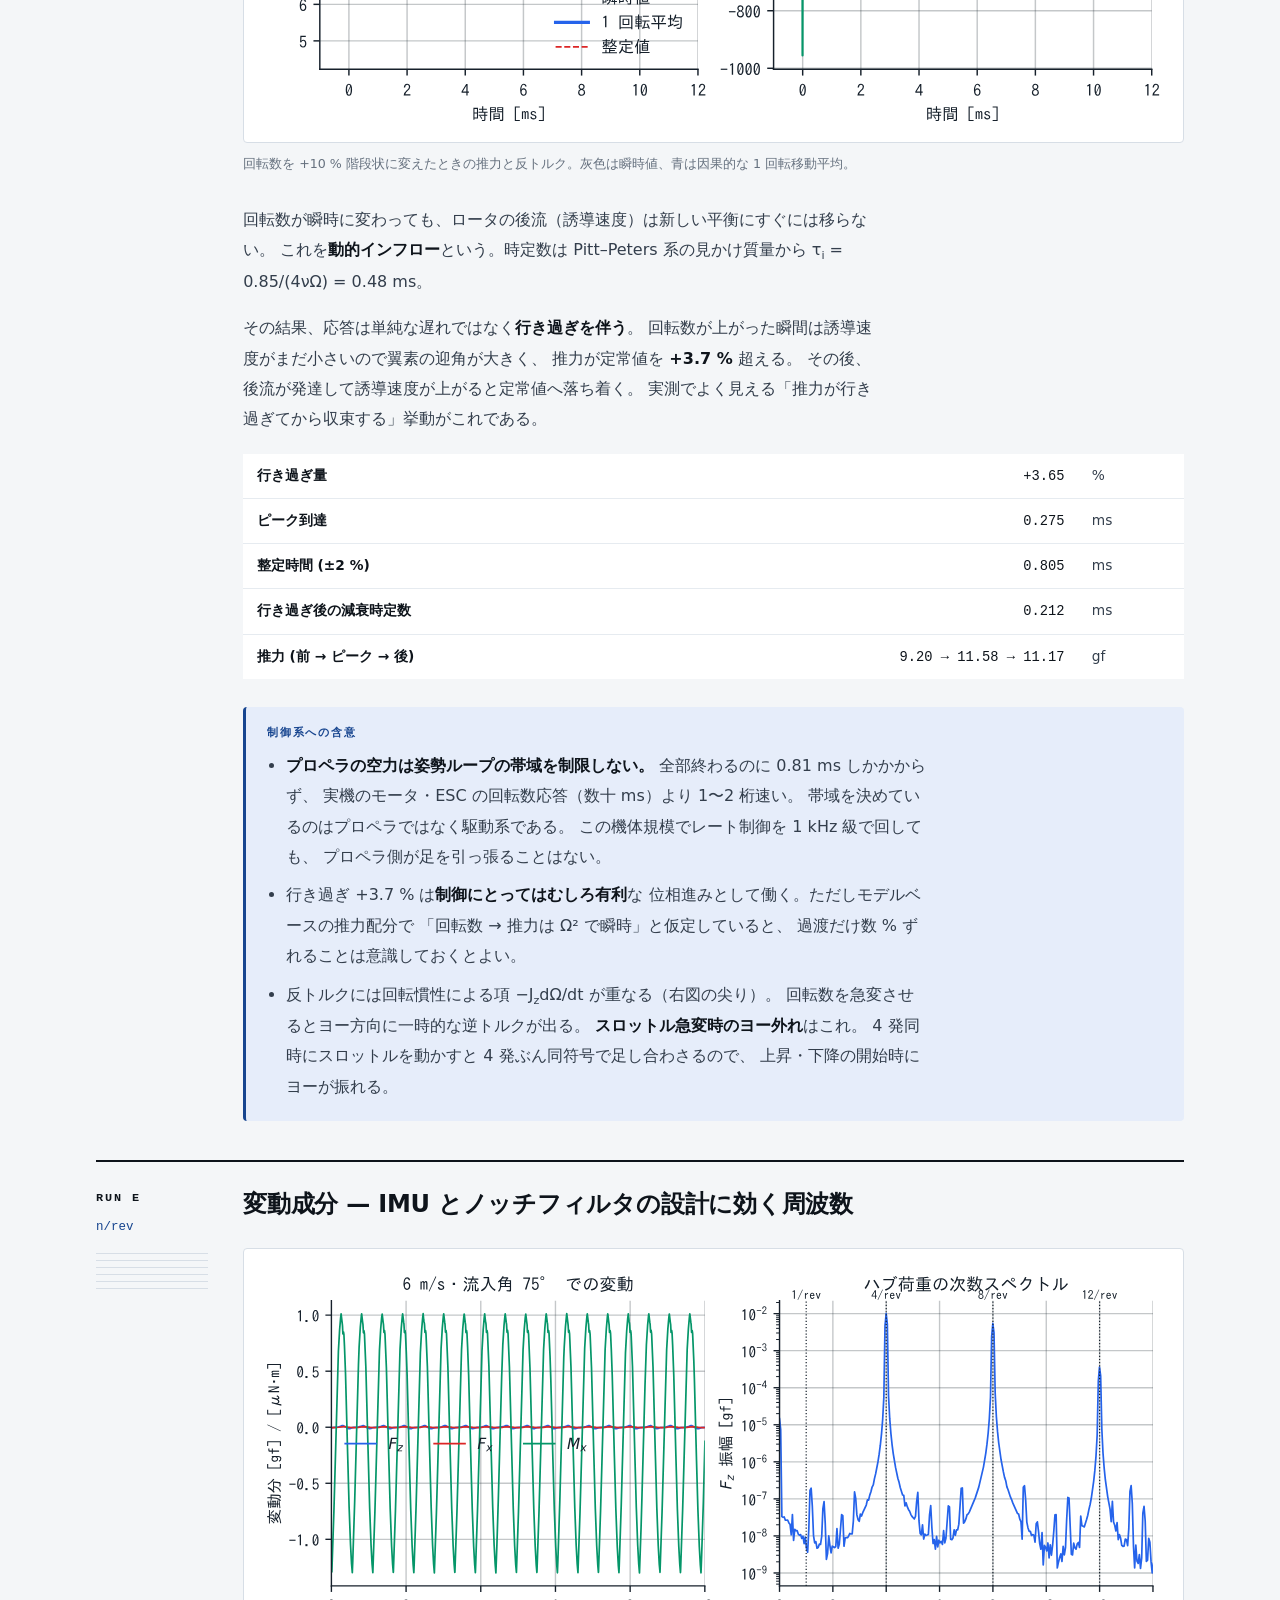
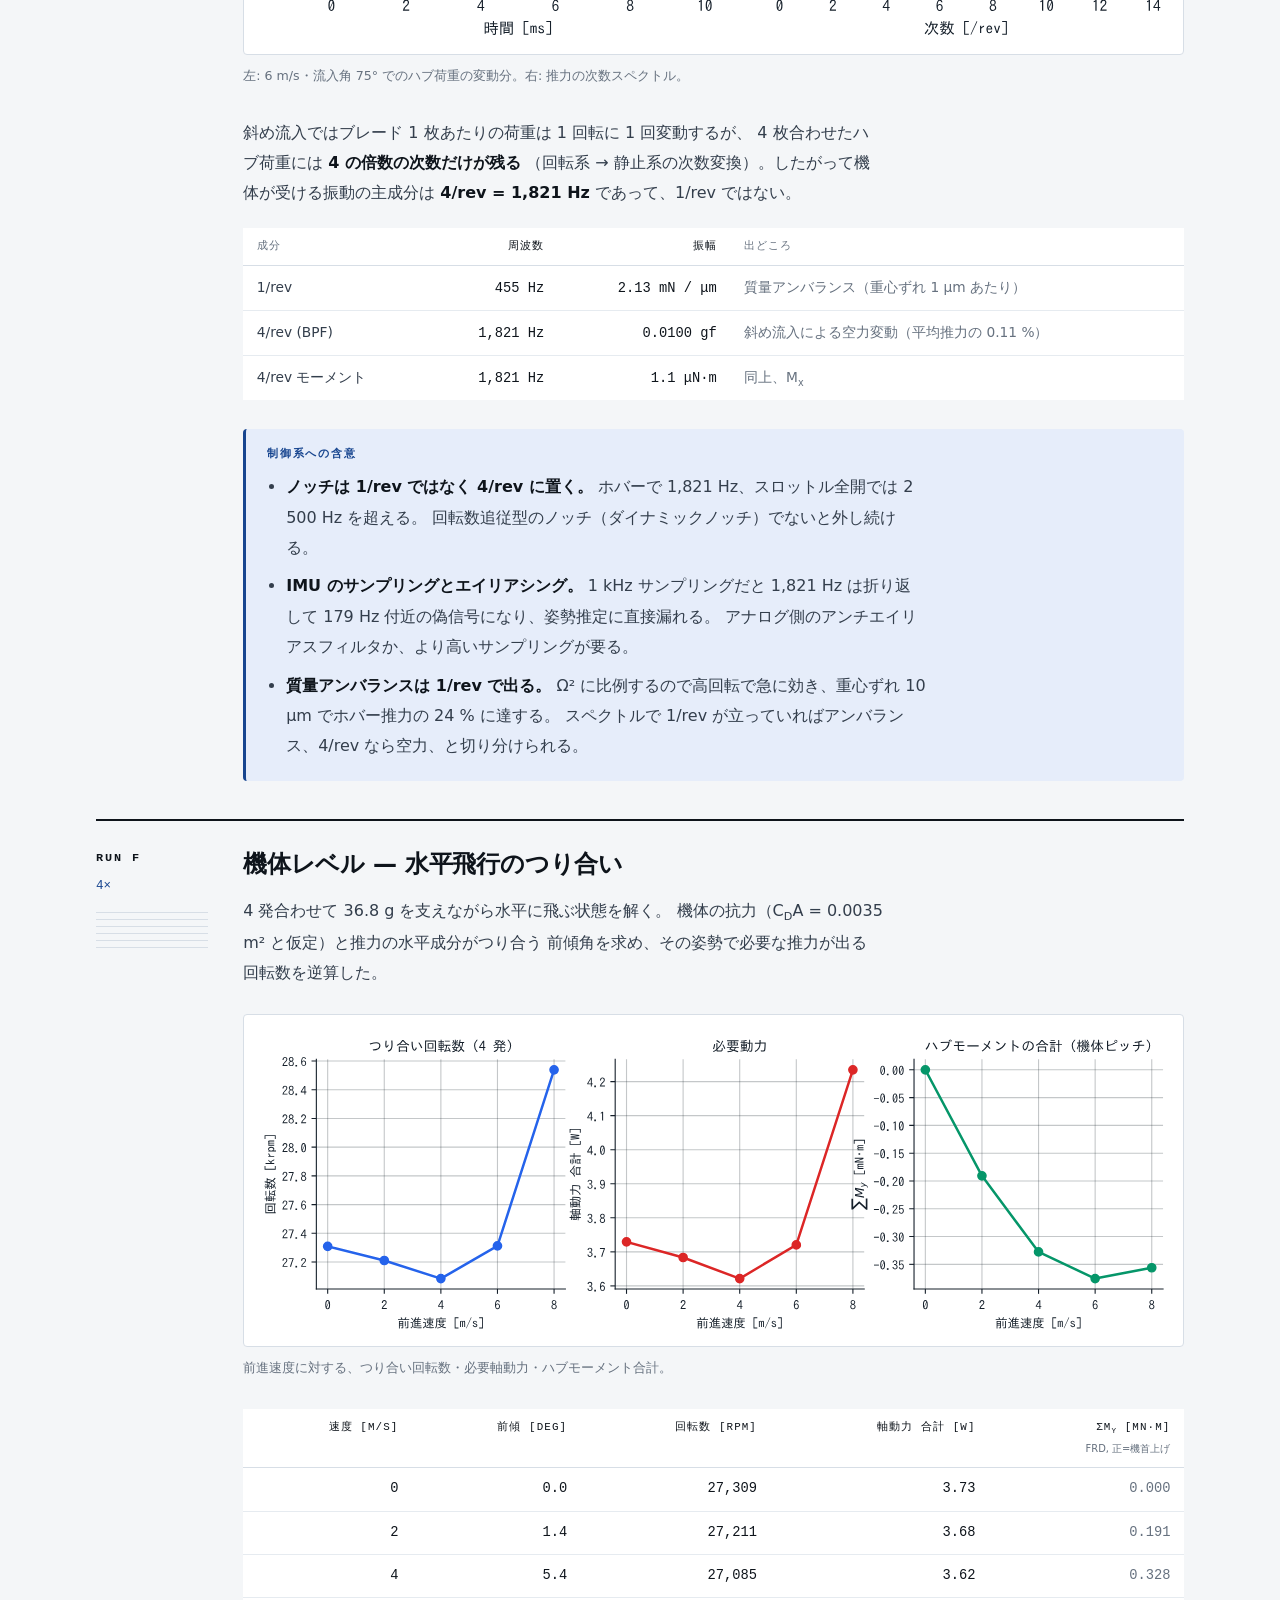
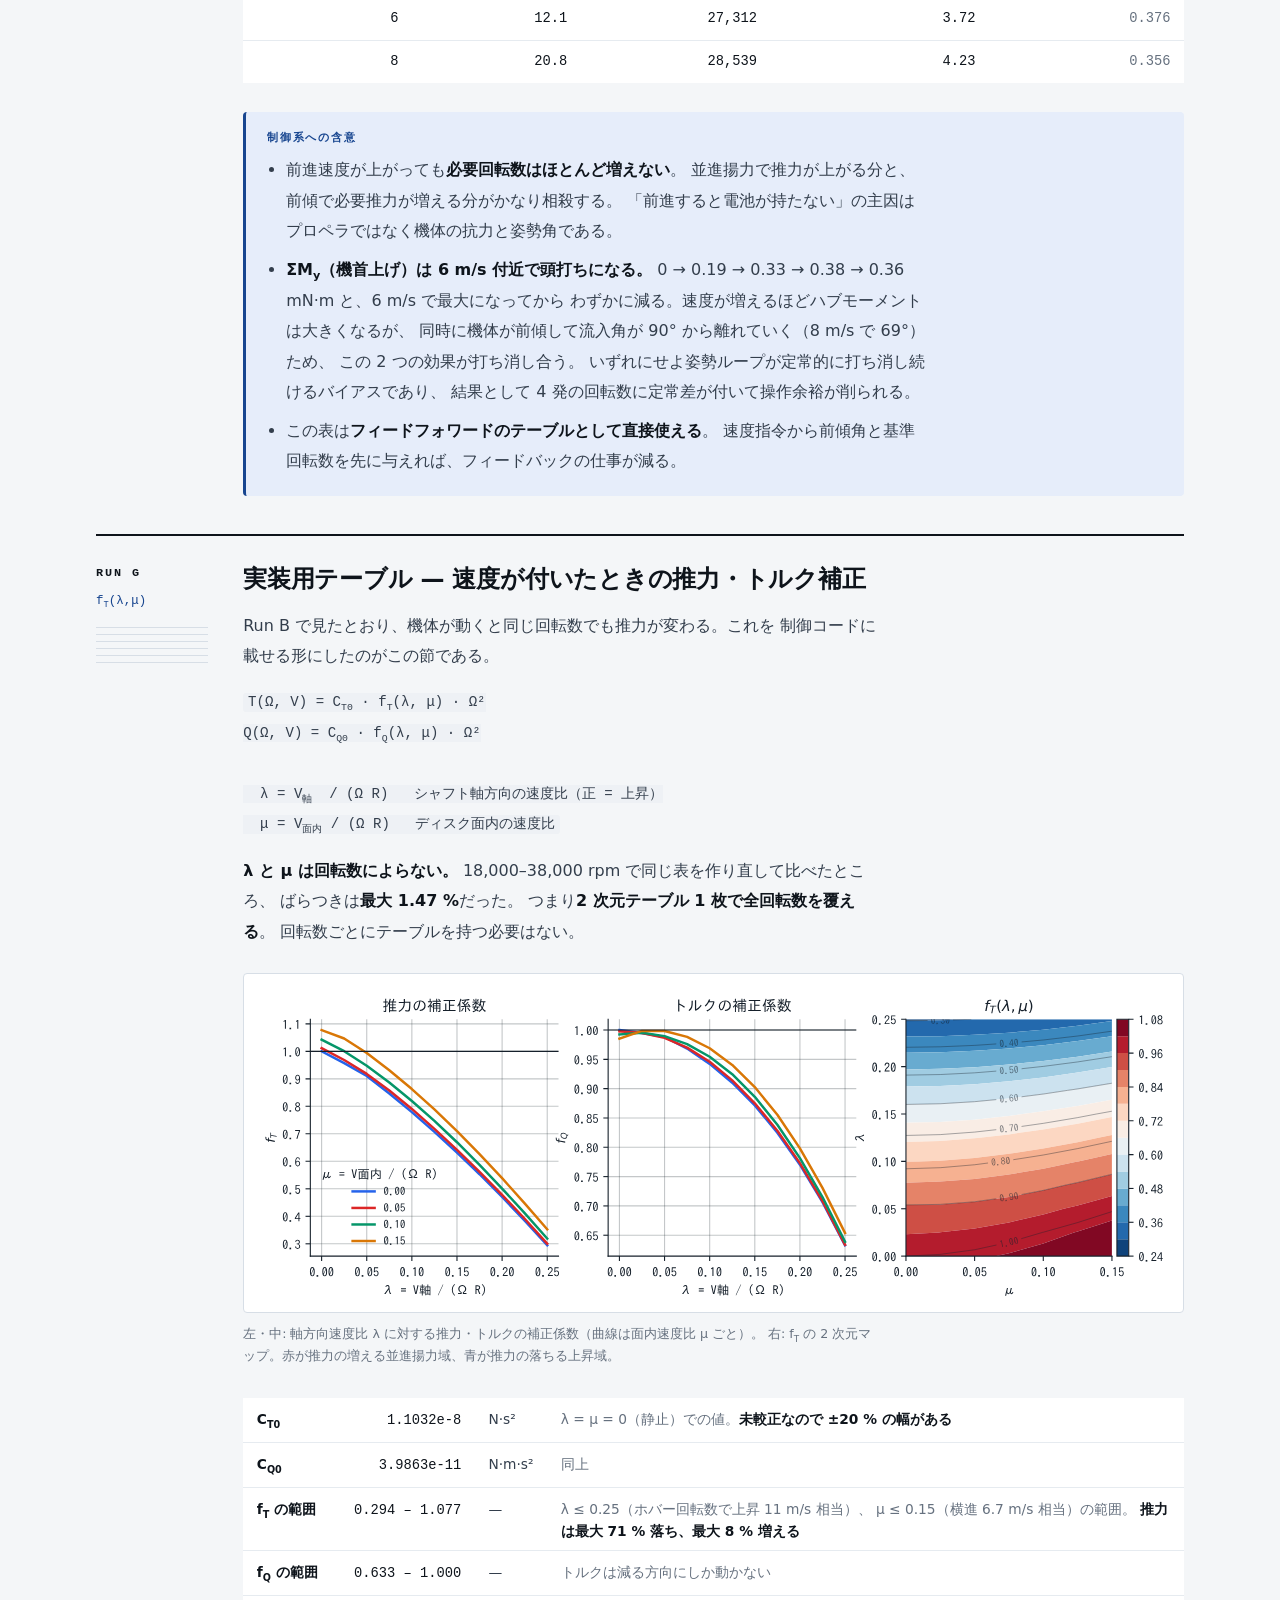
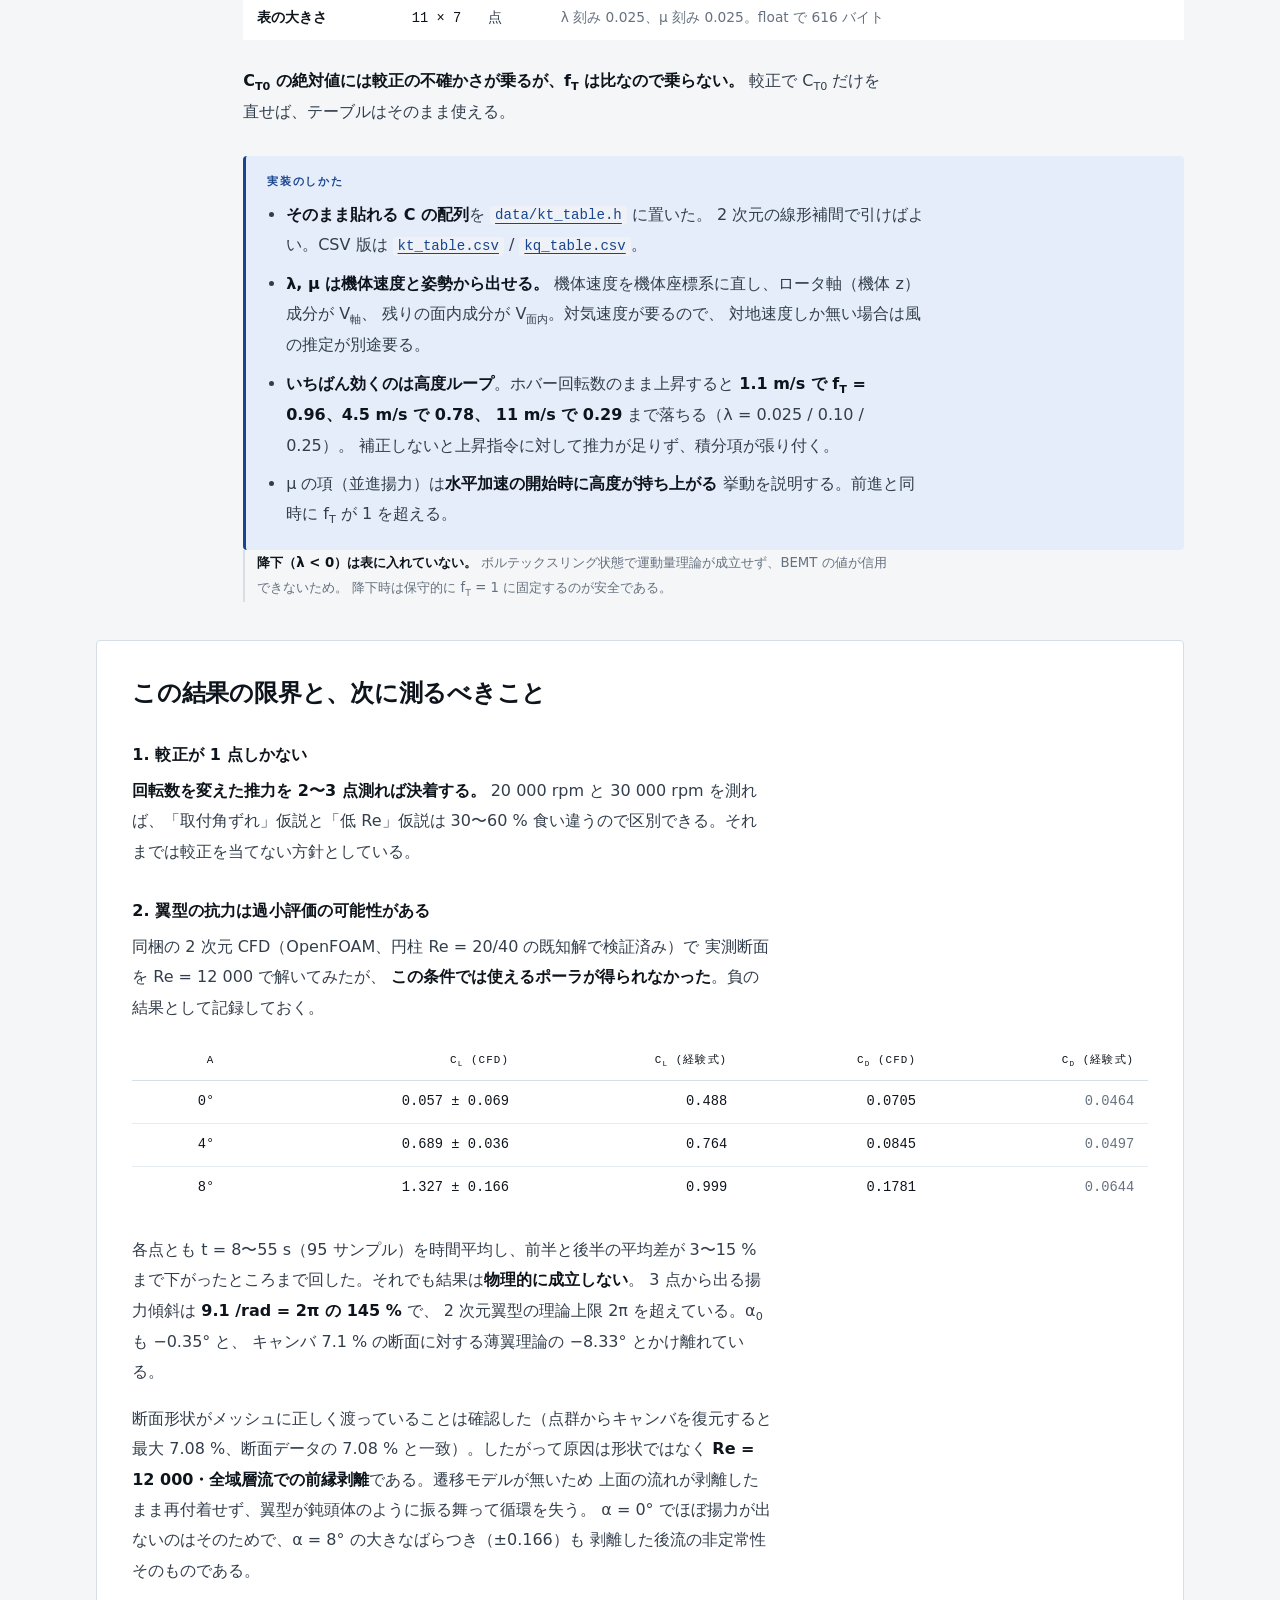
==== commit a03b1a13: "SNS カード画像とランディングページを追加、CFD の負の結果を記録 カード (docs/social/)   1280x640 の OG 画像を生成する build_card.py を追加。プロペ" ====
--- a/docs/report/index.html
+++ b/docs/report/index.html
@@ -8,6 +8,10 @@
 <meta property="og:title" content="StampFly 1209 プロペラ 仮想風洞試験レポート">
 <meta property="og:description" content="31 mm 4 枚マイクロプロペラの 6 分力を静止・前進飛行・機体運動について数値掃引し、飛行制御系の設計に使える係数・微係数・周波数にまとめた報告。">
 <meta property="og:type" content="article">
+<meta property="og:image" content="https://kouhei1970.github.io/prop_sim/social/og-card.png">
+<meta property="og:url" content="https://kouhei1970.github.io/prop_sim/report/">
+<meta name="twitter:card" content="summary_large_image">
+<meta name="twitter:image" content="https://kouhei1970.github.io/prop_sim/social/og-card.png">
 <link rel="stylesheet" href="style.css">
 </head>
 <body>
@@ -658,12 +662,41 @@
   <h3>2. 翼型の抗力は過小評価の可能性がある</h3>
   <p>
     同梱の 2 次元 CFD（OpenFOAM、円柱 Re = 20/40 の既知解で検証済み）で
-    実測断面を Re = 12 000・迎角 4° で解いたところ、
-    <strong>c<sub>l</sub> は経験式より 10 % 低く、c<sub>d</sub> は 70 % 高い</strong>という結果が出た。
-    ただしこの断面は Re = 12 000 で定常解を持たず（周期 6.5 s のリミットサイクル）、
-    迎角 0° と 8° は統計的に収束しなかったため、ポーラ全体としてはまだ確定していない。
-    2 次元計算は剥離せん断層の 3 次元不安定を表現できず剥離を過大に出す傾向があるので、
-    この 70 % もいくらか誇張されている可能性がある。
+    実測断面を Re = 12 000 で解いてみたが、
+    <strong>この条件では使えるポーラが得られなかった</strong>。負の結果として記録しておく。
+  </p>
+  <div class="table-scroll"><table class="data wide">
+    <thead><tr><th class="num">α</th><th class="num">c<sub>l</sub> (CFD)</th><th class="num">c<sub>l</sub> (経験式)</th><th class="num">c<sub>d</sub> (CFD)</th><th class="num">c<sub>d</sub> (経験式)</th></tr></thead>
+    <tbody>
+      <tr><td class="num">0°</td><td class="num">0.057 ± 0.069</td><td class="num">0.488</td>
+          <td class="num">0.0705</td><td class="num">0.0464</td></tr>
+      <tr><td class="num">4°</td><td class="num">0.689 ± 0.036</td><td class="num">0.764</td>
+          <td class="num">0.0845</td><td class="num">0.0497</td></tr>
+      <tr><td class="num">8°</td><td class="num">1.327 ± 0.166</td><td class="num">0.999</td>
+          <td class="num">0.1781</td><td class="num">0.0644</td></tr>
+    </tbody>
+  </table></div>
+  <p>
+    各点とも t = 8〜55 s（95 サンプル）を時間平均し、前半と後半の平均差が
+    3〜15 % まで下がったところまで回した。それでも結果は<strong>物理的に成立しない</strong>。
+    3 点から出る揚力傾斜は <strong>9.1 /rad = 2π の 145 %</strong> で、
+    2 次元翼型の理論上限 2π を超えている。α<sub>0</sub> も −0.35° と、
+    キャンバ 7.1 % の断面に対する薄翼理論の −8.33° とかけ離れている。
+  </p>
+  <p>
+    断面形状がメッシュに正しく渡っていることは確認した（点群からキャンバを復元すると
+    最大 7.08 %、断面データの 7.08 % と一致）。したがって原因は形状ではなく
+    <strong>Re = 12 000・全域層流での前縁剥離</strong>である。遷移モデルが無いため
+    上面の流れが剥離したまま再付着せず、翼型が鈍頭体のように振る舞って循環を失う。
+    α = 0° でほぼ揚力が出ないのはそのためで、α = 8° の大きなばらつき（±0.166）も
+    剥離した後流の非定常性そのものである。
+  </p>
+  <p>
+    <strong>したがって CFD ポーラは採用せず、経験式のままにしてある。</strong>
+    ここを詰めるには遷移モデル（γ–Re<sub>θ</sub> や e<sup>N</sup>）を入れるか、
+    スパン方向周期の 3 次元 LES が要る。どちらも現在の設定の外側である。
+    円柱の検証（Cd 誤差 1 % 以内）が通っていることからも、
+    <strong>格子・ソルバ・荷重積分ではなく、乱流遷移のモデル化が足りない</strong>と切り分けられる。
   </p>
   <h3>3. 実機はダクト付き — 開放ロータとは別物</h3>
   <p>
